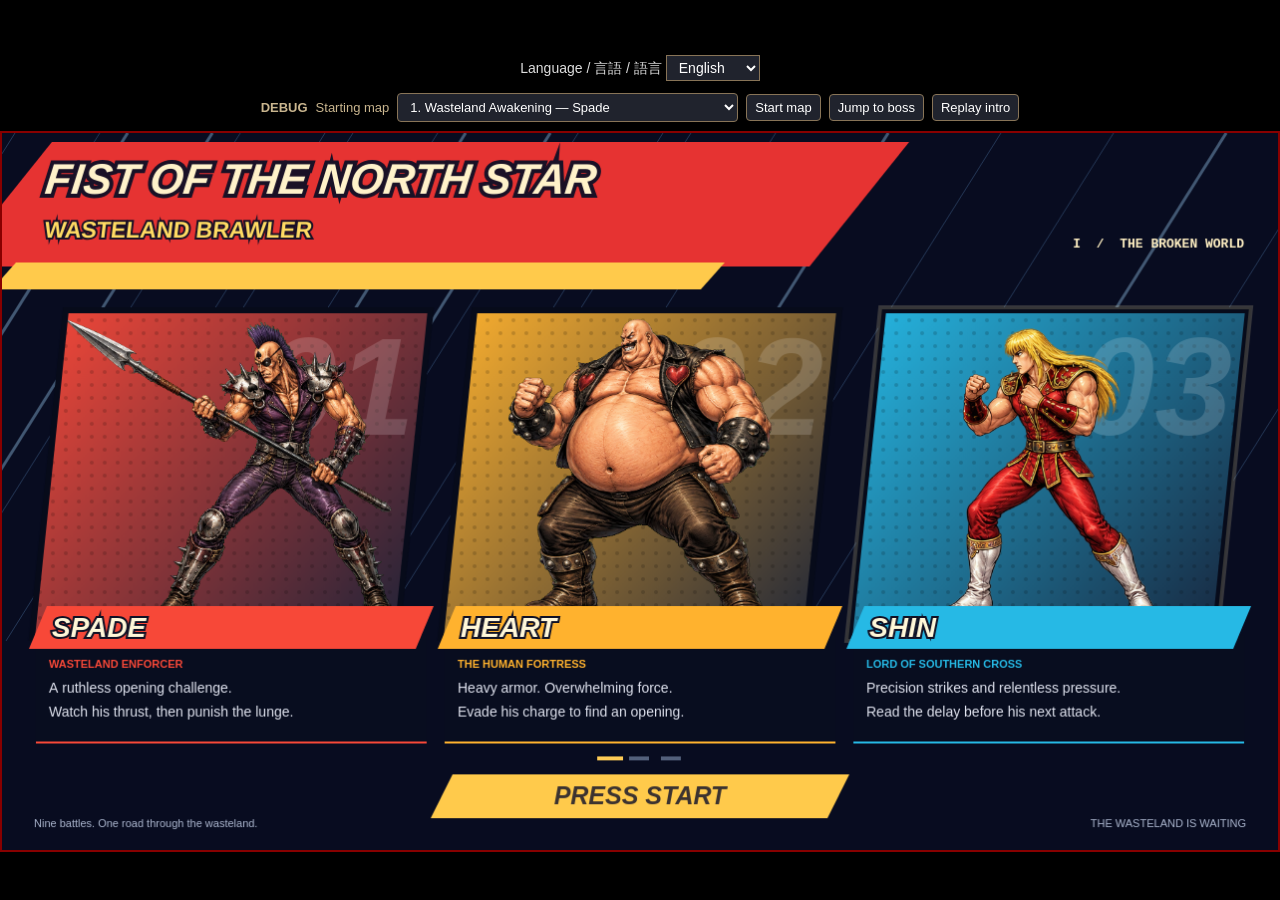
==== index.html @ 825f34eb "Publish private arcade game with illustrated prologue" ====
<!DOCTYPE html>
<html lang="en">
<head>
<meta charset="UTF-8">
<title>北斗の拳 — Fist of the North Star: Wasteland Brawler</title>
<style>
  * { margin: 0; padding: 0; box-sizing: border-box; }
  body {
    background: #000;
    display: flex;
    flex-direction: column;
    align-items: center;
    justify-content: center;
    min-height: 100vh;
    font-family: 'Courier New', monospace;
    overflow: hidden;
  }
  #gameCanvas { border: 2px solid #880000; display: block; width: min(100vw, calc((100vh - 125px) * 16 / 9), 1280px); height: auto; }
  #debugBar { display:flex; flex-wrap:wrap; justify-content:center; gap:8px; align-items:center; color:#c9b58e; font:13px sans-serif; padding:5px 10px 9px; }
  #debugBar select, #debugBar button { background:#20232d; color:#fff; border:1px solid #887457; border-radius:4px; padding:5px 8px; font:inherit; }
  #debugBar button { cursor:pointer; }
  #hint { color: #444; font-size: 10px; margin-top: 5px; letter-spacing: 1px; text-align: center; }
</style>
</head>
<body>
<label id="languagePicker" style="color:#ddd;font:14px sans-serif;padding:7px">Language / 言語 / 語言
<select id="languageSelect" aria-label="Language / 言語 / 語言" style="font:inherit;background:#20232d;color:#fff;border:1px solid #887457;padding:3px 8px">
<option value="en">English</option><option value="ja">日本語</option><option value="zh-Hant">繁體中文</option></select></label>
<div id="debugBar" aria-label="Debug options"><strong>DEBUG</strong><label for="debugMap">Starting map</label><select id="debugMap"></select><button id="debugStart" type="button">Start map</button><button id="debugBoss" type="button">Jump to boss</button><button id="debugIntro" type="button">Replay intro</button></div>
<canvas id="gameCanvas" width="1280" height="720"></canvas>
<div id="hint">
  P1: WASD/↑↓←→ Move · Z Punch · X Kick · C Jump · C→X Jump Kick · X+Z Special 1 · C+X+Z Special 2
  &nbsp;|&nbsp; One keyboard + up to 2 controllers · 2 player slots · P2 keyboard: IJKL / U O P · Controller: ×Punch ○Kick □Jump · T: settings at title
</div>
<script>
// Sprite manifest inlined — no external file loading needed
window.SPRITE_MANIFEST = {"generated":true,"sprites":{"ken_idle":{"sheet":"assets/sprites/ken-v2/actions.png","regions":[[0,0,338,316],[338,0,338,316],[676,0,338,316],[1014,0,338,316],[1352,0,338,316],[1690,0,338,316],[2028,0,338,316],[2366,0,338,316]],"anchors":[169.0,507.0,845.0,1183.0,1521.0,1859.0,2197.0,2535.0],"scale":0.7583333333333333,"dw":256,"dh":182},"ken_walk":{"sheet":"assets/sprites/ken-walk-v4/actions.png","regions":[[0,0,237,259],[237,0,237,259],[474,0,237,259],[711,0,237,259],[948,0,237,259],[1185,0,237,259],[0,259,237,259],[237,259,237,259],[474,259,237,259],[711,259,237,259],[948,259,237,259],[1185,259,237,259]],"anchors":[118.5,355.5,592.5,829.5,1066.5,1303.5,118.5,355.5,592.5,829.5,1066.5,1303.5],"scale":0.7583333333333333,"dw":180,"dh":182},"ken_punch":{"sheet":"assets/sprites/ken-v2/actions.png","regions":[[0,632,338,316],[338,632,338,316],[676,632,338,316],[1014,632,338,316],[1352,632,338,316],[1690,632,338,316],[2028,632,338,316],[2366,632,338,316]],"anchors":[169.0,507.0,845.0,1183.0,1521.0,1859.0,2197.0,2535.0],"scale":0.7583333333333333,"dw":256,"dh":182},"ken_kick":{"sheet":"assets/sprites/ken-v2/actions.png","regions":[[0,948,338,316],[338,948,338,316],[676,948,338,316],[1352,948,338,316],[1352,948,338,316],[1690,948,338,316],[2028,948,338,316],[2366,948,338,316]],"anchors":[169.0,507.0,845.0,1521.0,1521.0,1859.0,2197.0,2535.0],"scale":0.7583333333333333,"dw":256,"dh":182},"ken_special":{"sheet":"assets/sprites/ken-v2/actions.png","regions":[[0,1580,338,316],[338,1580,338,316],[676,1580,338,316],[1014,1580,338,316],[1352,1580,338,316],[1690,1580,338,316],[2028,1580,338,316],[2366,1580,338,316]],"anchors":[169.0,507.0,845.0,1183.0,1521.0,1859.0,2197.0,2535.0],"scale":0.7583333333333333,"dw":256,"dh":182},"ken_jump":{"sheet":"assets/sprites/ken-v2/actions.png","regions":[[0,1264,338,316],[338,1264,338,316],[676,1264,338,316],[1014,1264,338,316],[1352,1264,338,316],[1690,1264,338,316],[2028,1264,338,316],[2366,1264,338,316]],"anchors":[169.0,507.0,845.0,1183.0,1521.0,1859.0,2197.0,2535.0],"scale":0.7583333333333333,"dw":256,"dh":182},"rei_idle":{"sheet":"assets/sprites/rei-v3/actions.png","regions":[[0,0,398,257],[398,0,398,257],[0,0,398,257],[398,0,398,257]],"anchors":[199.0,597.0,199.0,597.0],"scale":0.7333333333333333,"dw":292,"dh":176},"rei_walk":{"sheet":"assets/sprites/rei-v4/actions.png","regions":[[0,0,399,263],[399,0,399,263],[798,0,399,263],[1197,0,399,263],[1596,0,399,263],[1995,0,399,263],[0,263,399,263],[399,263,399,263],[798,263,399,263],[1197,263,399,263],[1596,263,399,263],[1995,263,399,263]],"anchors":[199.5,598.5,997.5,1396.5,1795.5,2194.5,199.5,598.5,997.5,1396.5,1795.5,2194.5],"scale":0.7333333333333333,"dw":293,"dh":176},"rei_punch":{"sheet":"assets/sprites/rei-v3/actions.png","regions":[[0,0,398,257],[0,771,398,257],[398,771,398,257],[398,771,398,257],[796,771,398,257],[0,0,398,257]],"anchors":[199.0,199.0,597.0,597.0,995.0,199.0],"scale":0.7333333333333333,"dw":292,"dh":176},"rei_kick":{"sheet":"assets/sprites/rei-v3/actions.png","regions":[[0,0,398,257],[1194,771,398,257],[0,1028,398,257],[0,1028,398,257],[398,1028,398,257],[0,0,398,257]],"anchors":[199.0,1393.0,199.0,199.0,597.0,199.0],"scale":0.7333333333333333,"dw":292,"dh":176},"rei_special":{"sheet":"assets/sprites/rei-v3/actions.png","regions":[[398,1285,398,257],[398,1285,398,257],[796,1285,398,257],[796,1285,398,257],[1194,1285,398,257],[0,0,398,257]],"anchors":[597.0,597.0,995.0,995.0,1393.0,199.0],"scale":0.7333333333333333,"dw":292,"dh":176},"rei_jump":{"sheet":"assets/sprites/rei-v3/actions.png","regions":[[0,514,398,257],[398,514,398,257],[796,514,398,257],[796,514,398,257],[1194,514,398,257],[0,514,398,257]],"anchors":[199.0,597.0,995.0,995.0,1393.0,199.0],"scale":0.7333333333333333,"dw":292,"dh":176},"toki_idle":{"sheet":"assets/sprites/toki-v3/actions.png","regions":[[0,0,511,263],[511,0,511,263],[0,0,511,263],[511,0,511,263]],"anchors":[255.5,766.5,255.5,766.5],"scale":0.7333333333333333,"dw":375,"dh":176},"toki_walk":{"sheet":"assets/sprites/toki-v4/actions.png","regions":[[0,0,450,260],[450,0,450,260],[900,0,450,260],[1350,0,450,260],[1800,0,450,260],[2250,0,450,260],[0,260,450,260],[450,260,450,260],[900,260,450,260],[1350,260,450,260],[1800,260,450,260],[2250,260,450,260]],"anchors":[225.0,675.0,1125.0,1575.0,2025.0,2475.0,225.0,675.0,1125.0,1575.0,2025.0,2475.0],"scale":0.7333333333333333,"dw":330,"dh":176},"toki_punch":{"sheet":"assets/sprites/toki-v3/actions.png","regions":[[0,0,511,263],[0,789,511,263],[511,789,511,263],[511,789,511,263],[1022,789,511,263],[0,0,511,263]],"anchors":[255.5,255.5,766.5,766.5,1277.5,255.5],"scale":0.7333333333333333,"dw":375,"dh":176},"toki_kick":{"sheet":"assets/sprites/toki-v3/actions.png","regions":[[0,0,511,263],[1533,789,511,263],[0,1052,511,263],[0,1052,511,263],[511,1052,511,263],[0,0,511,263]],"anchors":[255.5,1788.5,255.5,255.5,766.5,255.5],"scale":0.7333333333333333,"dw":375,"dh":176},"toki_special":{"sheet":"assets/sprites/toki-v3/actions.png","regions":[[511,1315,511,263],[511,1315,511,263],[1022,1315,511,263],[1022,1315,511,263],[1533,1315,511,263],[0,0,511,263]],"anchors":[766.5,766.5,1277.5,1277.5,1788.5,255.5],"scale":0.7333333333333333,"dw":375,"dh":176},"toki_jump":{"sheet":"assets/sprites/toki-v3/actions.png","regions":[[0,526,511,263],[511,526,511,263],[1022,526,511,263],[1022,526,511,263],[1533,526,511,263],[0,526,511,263]],"anchors":[255.5,766.5,1277.5,1277.5,1788.5,255.5],"scale":0.7333333333333333,"dw":375,"dh":176},"enemy_idle":{"path":"assets/sprites/enemy_idle.png","dw":99,"dh":144},"enemy_walk":{"path":"assets/sprites/enemy_walk.png","dw":99,"dh":144},"enemy_attack":{"path":"assets/sprites/enemy_attack.png","dw":99,"dh":144},"spade_idle":{"path":"assets/sprites/boss_spade_idle.png","dw":147,"dh":218},"spade_attack":{"path":"assets/sprites/boss_spade_attack.png","dw":147,"dh":218},"heart_idle":{"path":"assets/sprites/boss_heart_idle.png","dw":186,"dh":259},"heart_attack":{"path":"assets/sprites/boss_heart_attack.png","dw":186,"dh":259},"bg_wasteland":{"path":"assets/sprites/bg_wasteland.png","dw":2560,"dh":720},"bg_village":{"path":"assets/sprites/bg_village.png","dw":2560,"dh":720},"toki_stunned":{"sheet":"assets/sprites/toki-v2/toki-actions.png","regions":[[760,275,380,275]],"anchors":[950.0],"scale":0.7333333333333333,"dw":279,"dh":176},"rei_stunned":{"sheet":"assets/sprites/rei-v2/rei-actions.png","regions":[[816,271,408,271]],"anchors":[1020.0],"scale":0.7333333333333333,"dw":299,"dh":176},"rei_jumpkick":{"sheet":"assets/sprites/rei-v3/actions.png","regions":[[398,514,398,257],[796,1028,398,257],[1194,1028,398,257],[1194,1028,398,257],[0,1285,398,257],[1194,514,398,257]],"anchors":[597.0,995.0,1393.0,1393.0,199.0,1393.0],"scale":0.7333333333333333,"dw":292,"dh":176},"ken_jumpkick":{"sheet":"assets/sprites/ken_S2.png","regions":[[337,48,178,263],[338,427,149,225],[541,390,206,168],[778,401,241,230],[775,25,201,247],[1273,156,181,174]],"anchors":[430,420,620,870,865,1360],"scale":0.7109375,"dw":122,"dh":182},"toki_jumpkick":{"sheet":"assets/sprites/toki-v3/actions.png","regions":[[511,526,511,263],[1022,1052,511,263],[1533,1052,511,263],[1533,1052,511,263],[0,1315,511,263],[1533,526,511,263]],"anchors":[766.5,1277.5,1788.5,1788.5,255.5,1788.5],"scale":0.7333333333333333,"dw":375,"dh":176},"ken_stunned":{"sheet":"assets/sprites/ken-v2/actions.png","regions":[[0,1896,338,316],[338,1896,338,316],[676,1896,338,316]],"anchors":[169.0,507.0,845.0],"scale":0.7583333333333333,"dw":256,"dh":182},"ken_knockdown":{"sheet":"assets/sprites/ken-v2/actions.png","regions":[[1014,1896,338,316],[1352,1896,338,316]],"anchors":[1183.0,1521.0],"scale":0.7583333333333333,"dw":256,"dh":182},"ken_getup":{"sheet":"assets/sprites/ken-v2/actions.png","regions":[[1690,1896,338,316],[2028,1896,338,316],[2366,1896,338,316]],"anchors":[1859.0,2197.0,2535.0],"scale":0.7583333333333333,"dw":256,"dh":182},"ken_landing":{"sheet":"assets/sprites/ken-v2/actions.png","regions":[[2028,1264,338,316],[2366,1264,338,316],[0,0,338,316]],"anchors":[2197.0,2535.0,169.0],"scale":0.7583333333333333,"dw":256,"dh":182},"ken_punch_high":{"sheet":"assets/sprites/ken-v3/actions.png","regions":[[0,258,408,258],[408,258,408,258],[816,258,408,258],[1224,258,408,258],[1632,258,408,258],[2040,258,408,258]],"anchors":[204.0,612.0,1020.0,1428.0,1836.0,2244.0],"scale":0.7583333333333333,"dw":309,"dh":182},"ken_punch_low":{"sheet":"assets/sprites/ken-v3/actions.png","regions":[[0,516,408,258],[408,516,408,258],[816,516,408,258],[1224,516,408,258],[1632,516,408,258],[2040,516,408,258]],"anchors":[204.0,612.0,1020.0,1428.0,1836.0,2244.0],"scale":0.7583333333333333,"dw":309,"dh":182},"ken_kick_high":{"sheet":"assets/sprites/ken-v3/actions.png","regions":[[0,774,408,258],[408,774,408,258],[816,774,408,258],[1224,774,408,258],[1632,774,408,258],[2040,774,408,258]],"anchors":[204.0,612.0,1020.0,1428.0,1836.0,2244.0],"scale":0.7583333333333333,"dw":309,"dh":182},"ken_kick_low":{"sheet":"assets/sprites/ken-v3/actions.png","regions":[[0,1032,408,258],[408,1032,408,258],[816,1032,408,258],[1224,1032,408,258],[1632,1032,408,258],[2040,1032,408,258]],"anchors":[204.0,612.0,1020.0,1428.0,1836.0,2244.0],"scale":0.7583333333333333,"dw":309,"dh":182},"rei_punch_high":{"sheet":"assets/sprites/rei-v4/actions.png","regions":[[0,526,399,263],[399,526,399,263],[798,526,399,263],[1197,526,399,263],[1596,526,399,263],[1995,526,399,263]],"anchors":[199.5,598.5,997.5,1396.5,1795.5,2194.5],"scale":0.7333333333333333,"dw":293,"dh":176},"rei_punch_low":{"sheet":"assets/sprites/rei-v4/actions.png","regions":[[0,789,399,263],[399,789,399,263],[798,789,399,263],[1197,789,399,263],[1596,789,399,263],[1995,789,399,263]],"anchors":[199.5,598.5,997.5,1396.5,1795.5,2194.5],"scale":0.7333333333333333,"dw":293,"dh":176},"rei_kick_high":{"sheet":"assets/sprites/rei-v4/actions.png","regions":[[0,1052,399,263],[399,1052,399,263],[798,1052,399,263],[1197,1052,399,263],[1596,1052,399,263],[1995,1052,399,263]],"anchors":[199.5,598.5,997.5,1396.5,1795.5,2194.5],"scale":0.7333333333333333,"dw":293,"dh":176},"rei_kick_low":{"sheet":"assets/sprites/rei-v4/actions.png","regions":[[0,1315,399,263],[399,1315,399,263],[798,1315,399,263],[1197,1315,399,263],[1596,1315,399,263],[1995,1315,399,263]],"anchors":[199.5,598.5,997.5,1396.5,1795.5,2194.5],"scale":0.7333333333333333,"dw":293,"dh":176},"toki_punch_high":{"sheet":"assets/sprites/toki-v4/actions.png","regions":[[0,520,450,260],[450,520,450,260],[900,520,450,260],[1350,520,450,260],[1800,520,450,260],[2250,520,450,260]],"anchors":[225.0,675.0,1125.0,1575.0,2025.0,2475.0],"scale":0.7333333333333333,"dw":330,"dh":176},"toki_punch_low":{"sheet":"assets/sprites/toki-v4/actions.png","regions":[[0,780,450,260],[450,780,450,260],[900,780,450,260],[1350,780,450,260],[1800,780,450,260],[2250,780,450,260]],"anchors":[225.0,675.0,1125.0,1575.0,2025.0,2475.0],"scale":0.7333333333333333,"dw":330,"dh":176},"toki_kick_high":{"sheet":"assets/sprites/toki-v4/actions.png","regions":[[0,1040,450,260],[450,1040,450,260],[900,1040,450,260],[1350,1040,450,260],[1800,1040,450,260],[2250,1040,450,260]],"anchors":[225.0,675.0,1125.0,1575.0,2025.0,2475.0],"scale":0.7333333333333333,"dw":330,"dh":176},"toki_kick_low":{"sheet":"assets/sprites/toki-v4/actions.png","regions":[[0,1300,450,260],[450,1300,450,260],[900,1300,450,260],[1350,1300,450,260],[1800,1300,450,260],[2250,1300,450,260]],"anchors":[225.0,675.0,1125.0,1575.0,2025.0,2475.0],"scale":0.7333333333333333,"dw":330,"dh":176}}};
</script>
<script src="assets/characters/manifest.js?v=boss-portraits-2"></script>
<script src="music.js"></script>
<script src="i18n.js"></script>
<script src="i18n-story.js?v=illustrated-intro-2"></script>
<script src="campaign.js"></script>
<script src="opening.js?v=illustrated-intro-2"></script>
<script src="fighter-select.js?v=ken-portrait-3"></script>
<script>
// ════════════════════════════════════════════════════════════════════
//  FIST OF THE NORTH STAR — WASTELAND BRAWLER  (2-Player + Joypad)
// ════════════════════════════════════════════════════════════════════
const canvas = document.getElementById('gameCanvas');
const ctx    = canvas.getContext('2d');
GAME_I18N.install(ctx);
GAME_I18N.setLanguage(GAME_I18N.language);
const languageSelect=document.getElementById('languageSelect');
languageSelect.value=GAME_I18N.language;
languageSelect.addEventListener('change',()=>{GAME_I18N.setLanguage(languageSelect.value);languageSelect.blur();});
const W = 1280, H = 720;
const GROUND_Y = 590;
const LANE_BACK = 519, LANE_FRONT = 645;
function fighterDepthScale(y) {
  return 1.008 + .252 * Math.max(0,Math.min(1,(y-LANE_BACK)/(LANE_FRONT-LANE_BACK)));
}
const LEVEL_W  = 5120;

// ─── SPRITE SYSTEM ──────────────────────────────────────────────────
// Loads the inline manifest. Kenshiro uses ken_S1.png and ken_S2.png.
const SPR       = {};          // name → { img, dw, dh }
const CHARACTER_IMAGES = {};
for (const [key, info] of Object.entries(window.CHARACTER_ART || {})) {
  const img = new Image();
  CHARACTER_IMAGES[key] = {...info, img};
  img.src = info.path;
}

// Six authored poses: guard, two strides, windup, impact, and hit reaction.
// Attack selection follows the live combat window, never a looping attack GIF.
function characterArtPose(r) {
  if (['stunned','knockdown','dying','getup'].includes(r.state)) return 5;
  if (r.attack) {
    const a=r.attack, t=a.elapsed, active=a.active||4;
    if(t<a.startup) return t<a.startup*.25?0:3;
    if(t<a.startup+active) return 4;
    return (t-a.startup-active)<a.recovery*.35?3:0;
  }
  return ['walk','approach'].includes(r.state)?[1,0,2,0][Math.floor(r.fr/8)%4]:0;
}
function tryDrawCharacterArt(r) {
  const key=(r.name || r.type || '').toLowerCase().replaceAll(' ','-');
  const s=CHARACTER_IMAGES[key];
  if(!s || !s.img.complete || !s.img.naturalWidth) return false;
  if(r.invincible>0 && Math.floor(r.invincible/5)%2) return true;
  const pose=characterArtPose(r), scale=s.height/(s.cellH-8);
  ctx.save();ctx.scale(r.dir<0?-1:1,1);
  // Subtle continuous breathing adds life between hand-drawn poses.
  if(!r.attack && ['idle','intro'].includes(r.state)) ctx.scale(1,1+Math.sin(r.fr*.075)*.004);
  ctx.drawImage(s.img,(pose%3)*s.cellW,Math.floor(pose/3)*s.cellH,s.cellW,s.cellH,
    -s.cellW*scale/2,-(s.cellH-4)*scale,s.cellW*scale,s.cellH*scale);
  ctx.restore();return true;
}
function drawStoryArt(key,x,y,height,dir=1) {
  const s=CHARACTER_IMAGES[key];
  if(!s && SPR[key+'_idle']) {
    const old=SPR[key+'_idle'],scale=height/old.dh;
    ctx.save();ctx.translate(x,y);ctx.scale(scale,scale);
    const drawn=tryDrawSpr(key+'_idle',0,0,dir,0,0);
    ctx.restore();return drawn;
  }
  if(!s || !s.img.complete || !s.img.naturalWidth) return false;
  const scale=height/s.cellH;
  ctx.save();ctx.translate(x,y);ctx.scale(dir,1);
  ctx.drawImage(s.img,0,0,s.cellW,s.cellH,-s.cellW*scale/2,-height,s.cellW*scale,height);
  ctx.restore();return true;
}
let   sprReady  = false;       // true once load attempt is complete
let   sprCount  = 0, sprDone = 0;

// These illustrated sheets have uneven pose spacing, not a regular grid.
// Bounds exclude captions; anchors keep feet steady without stretching poses.
const KEN_REGIONS = {
  ken_idle: [[90,56,150,256],[315,56,154,256],[540,56,163,256],[776,56,157,256],[1000,56,174,256]],
  ken_walk: [[85,389,154,260],[307,389,159,260],[548,389,157,260],[779,389,155,260],[997,389,163,260]],
  ken_punch: [[85,732,161,246],[315,732,174,246],[545,732,219,246],[769,732,249,246],[1027,732,183,246],[1271,732,156,246]],
  ken_jump: [[68,135,161,193],[337,48,178,263],[580,25,133,207],[775,25,201,247],[1056,80,167,248],[1273,156,181,174]],
  ken_kick: [[67,461,159,200],[338,427,149,225],[541,390,206,168],[778,401,241,230],[1074,426,144,230],[1272,491,167,170]],
  ken_special: [[50,729,161,268],[275,733,193,264],[512,720,214,277],[761,719,256,278],[1053,719,188,278],[1305,731,182,266]],
};

const KEN_ANCHORS = {
  ken_idle: [165,390,620,850,1080],
  ken_walk: [165,390,620,850,1080],
  ken_punch: [165,390,620,880,1110,1350],
  ken_jump: [150,430,645,865,1140,1360],
  ken_kick: [150,420,620,870,1140,1360],
  ken_special: [130,365,620,890,1140,1390],
};
function prepareSheetFrames(img, regions, anchors) {
  return regions.map(([x, y, w, h], index) => {
    const frame = document.createElement('canvas');
    frame.width = w; frame.height = h;
    frame.anchorX = anchors[index] - x;
    const c = frame.getContext('2d');
    c.drawImage(img, x, y, w, h, 0, 0, w, h);
    // PNG sheets already contain transparency; retain their original alpha.
    return frame;
  });
}

async function loadSprites() {
  // Manifest is inlined in the HTML — always available immediately
  const manifest = window.SPRITE_MANIFEST;
  if (!manifest) { sprReady = true; return; }

  const entries = Object.entries(manifest.sprites || {});
  // Selection uses the original detailed portrait, independently of gameplay art.
  entries.push(['ken_portrait', {
    sheet:'assets/sprites/ken_S1.png', regions:KEN_REGIONS.ken_idle,
    anchors:KEN_ANCHORS.ken_idle, scale:182/256,
  }]);
  if (entries.length === 0) { sprReady = true; return; }

  // Count total images (multi-frame sprites have several)
  entries.forEach(([, info]) => {
    sprCount += Array.isArray(info.frames) ? info.frames.length : 1;
  });

  await Promise.all(entries.map(([name, info]) => new Promise(async res => {
    const dw = info.dw || null, dh = info.dh || null;
    if (Array.isArray(info.frames)) {
      // Animated sprite — load every frame image
      const imgs = await Promise.all(info.frames.map(p => new Promise(r => {
        const img = new Image();
        img.onload  = () => { sprDone++; r(img); };
        img.onerror = () => { sprDone++; r(null); };
        img.src = p;
      })));
      const valid = imgs.filter(Boolean);
      if (valid.length) SPR[name] = { frames: valid, dw, dh };
    } else if (info.sheet) {
      // Sprite sheet — single image, frames sliced at render time
      const img = new Image();
      img.onload  = () => {
        if (info.regions) {
          SPR[name] = { poses: prepareSheetFrames(img, info.regions, info.anchors), scale: info.scale, dh };
        } else if (KEN_REGIONS[name]) {
          try {
            SPR[name] = { poses: prepareSheetFrames(img, KEN_REGIONS[name], KEN_ANCHORS[name]), scale: 182/256 };
          } catch (error) { console.warn('Sprite processing unavailable:', name, error); }
        } else SPR[name] = { sheetImg: img, frameW: info.frameW, sy: info.sy,
                      frameH: info.frameH, cols: info.cols, dw, dh };
        sprDone++; res();
      };
      img.onerror = () => { sprDone++; res(); };
      img.src = info.sheet;
      return;
    } else {
      // Single image (background, or old-format sprite)
      const path = typeof info === 'string' ? info : info.path;
      const img  = new Image();
      img.onload  = () => { SPR[name] = { img, dw, dh }; sprDone++; res(); };
      img.onerror = () => { sprDone++; res(); };
      img.src = path;
      return; // res() called inside callbacks
    }
    res();
  })));

  sprReady = true;
  console.log(`Sprites loaded: ${Object.keys(SPR).length} / ${sprCount} (${sprDone} images)`);
}

// ── Per-state animation timing (game runs at 60fps) ─────────────────
const ANIM_STEP = 20;   // legacy default (3fps) — used by intro/title
// How many game frames each animation frame is held (per action state)
const ANIM_STEPS = {
  idle:    18,  // ~3.3fps — slow breathing cycle
  walk:     6,  // 10fps — complete authored stride cycle
  punch:    3,  // ~20fps  — snap punch through 6 frames in 18 ticks
  kick:     3,  // ~20fps  — kick through 6 frames in 18 ticks
  jumpkick: 3,
  special:  8,  // ~7.5fps — power-up continuous
  jump:     8,  // ~7.5fps — jump arc
  attack:   4,  // ~15fps  — enemy/boss attack
  approach: 10,
  stunned:  10,
  dying:    10,
};
function aStep(state) { return ANIM_STEPS[state] || ANIM_STEPS[state.replace(/_(high|low)$/,'')] || ANIM_STEP; }
// af() kept for scenes (intro/title) that still want global 3fps quantising
function af(fr) { return Math.floor(fr / ANIM_STEP) * ANIM_STEP; }

// Draw a sprite centred on (sx, bottom=sy), flipped when dir<0
// Falls back to calling fallbackFn if sprite not ready
function drawSpr(key, sx, sy, dir, invincible, fallbackFn, ...fbArgs) {
  if (invincible > 0 && Math.floor(invincible/5) % 2 === 1) return;
  const s = SPR[key];
  if (s && s.img && s.img.complete && s.img.naturalWidth > 0) {
    const dw = s.dw || 64, dh = s.dh || 96;
    ctx.save();
    ctx.translate(sx, sy);
    if (dir < 0) ctx.scale(-1, 1);
    ctx.drawImage(s.img, -dw/2, -dh, dw, dh);
    ctx.restore();
    return;
  }
  // canvas fallback
  fallbackFn(sx, sy, dir, ...fbArgs);
}

// Map state string → sprite key suffix
function stateKey(state) {
  if (state === 'jumpkick') return 'jumpkick';
  if (state === 'walk')    return 'walk';
  if (state === 'punch')   return 'punch';
  if (state === 'kick')    return 'kick';
  if (state === 'special') return 'special';
  if (state === 'jump')    return 'jump';
  if (state === 'attack')  return 'attack';   // boss / enemy attack state
  if (state === 'approach')return 'walk';     // enemy approaching = walking pose
  if (state === 'stunned') return 'idle';
  if (state === 'dying')   return 'idle';
  return 'idle';
}

// Try to draw a sprite; fr = raw p.fr counter, step = ticks-per-frame.
// Returns true if sprite handled rendering (draw or flicker-skip).
// Returns false when no sprite loaded → caller does canvas fallback.
function tryDrawSpr(key, sx, y, dir, invincible, fr, step) {
  const s = SPR[key];
  if (!s) return false;

  if (s.poses) {
    if (invincible > 0 && Math.floor(invincible / 5) % 2 === 1) return true;
    const count = s.poses.length;
    const tick = Math.floor(Math.max(0, fr || 0) / (step || ANIM_STEP));
    const once = /_(punch|kick|jumpkick|jump|special|stunned|knockdown|getup|landing|punch_high|punch_low|kick_high|kick_low)$/.test(key);
    // Idle returns through its poses instead of snapping from the last to first.
    const idleTick=key==='ken_idle'?Math.floor(Math.max(0,fr||0)/12)%(count*2-2):0;
    const pose = s.poses[key==='ken_idle'?(idleTick<count?idleTick:count*2-2-idleTick):once ? Math.min(tick, count-1) : tick % count];
    ctx.save(); ctx.translate(sx, y);
    if (dir < 0) ctx.scale(-1, 1);
    if (key.endsWith('_idle')) ctx.scale(1,1+Math.sin((fr||0)*.075)*.004);
    ctx.drawImage(pose, -(pose.anchorX ?? pose.width/2)*s.scale, -pose.height*s.scale,
                  pose.width*s.scale, pose.height*s.scale);
    ctx.restore();
    return true;
  }

  // Sprite sheet — slice frame at render time
  if (s.sheetImg) {
    if (!s.sheetImg.complete || !s.sheetImg.naturalWidth) return false;
    if (invincible > 0 && Math.floor(invincible / 5) % 2 === 1) return true;
    const st = step || ANIM_STEP;
    const frameIdx = Math.floor((fr || 0) / st) % s.cols;
    const dw = s.dw || 64, dh = s.dh || 96;
    ctx.save();
    ctx.translate(sx, y);
    if (dir < 0) ctx.scale(-1, 1);
    ctx.drawImage(s.sheetImg, frameIdx * s.frameW, s.sy, s.frameW, s.frameH, -dw / 2, -dh, dw, dh);
    ctx.restore();
    return true;
  }

  // Pick the right image (animated vs single)
  let img;
  if (s.frames && s.frames.length > 0) {
    const st = step || ANIM_STEP;
    const frameIdx = Math.floor((fr || 0) / st) % s.frames.length;
    img = s.frames[frameIdx];
  } else {
    img = s.img;
  }
  if (!img || !img.complete || !img.naturalWidth) return false;

  // Invincibility flicker — skip draw but report "handled"
  if (invincible > 0 && Math.floor(invincible / 5) % 2 === 1) return true;

  const dw = s.dw || 64, dh = s.dh || 96;
  ctx.save();
  ctx.translate(sx, y);
  if (dir < 0) ctx.scale(-1, 1);
  ctx.drawImage(img, -dw / 2, -dh, dw, dh);
  ctx.restore();
  return true;
}

// Loading progress bar (shown before game starts if sprites are loading)
function drawLoadingBar() {
  if (sprReady || sprCount === 0) return;
  const pct = sprCount > 0 ? sprDone / sprCount : 0;
  ctx.fillStyle = 'rgba(0,0,0,0.7)';
  ctx.fillRect(W/2-155, H-32, 310, 18);
  ctx.fillStyle = '#4488ff';
  ctx.fillRect(W/2-153, H-30, 306*pct, 14);
  ctx.fillStyle = '#aaa'; ctx.font = '10px Courier New'; ctx.textAlign = 'center';
  ctx.fillText(`Loading sprites… ${sprDone}/${sprCount}`, W/2, H-19);
  ctx.textAlign = 'left';
}

// ─── WEB AUDIO ──────────────────────────────────────────────────────
let audioCtx = null;
function audio() {
  if (!audioCtx) audioCtx = new (window.AudioContext || window.webkitAudioContext)();
  return audioCtx;
}
function beep(freq, dur, vol = 0.2, type = 'sawtooth', freqEnd) {
  try {
    const a = audio(), o = a.createOscillator(), g = a.createGain();
    o.type = type; o.frequency.setValueAtTime(freq, a.currentTime);
    if (freqEnd) o.frequency.exponentialRampToValueAtTime(freqEnd, a.currentTime + dur);
    g.gain.setValueAtTime(vol, a.currentTime);
    g.gain.exponentialRampToValueAtTime(0.001, a.currentTime + dur);
    o.connect(g); g.connect(a.destination);
    o.start(); o.stop(a.currentTime + dur);
  } catch(e) {}
}
function sndHit()     { beep(180, 0.08, 0.22, 'sawtooth', 55); }
function sndHitHard() { beep(90,  0.15, 0.35, 'sawtooth', 28); }
function sndDeath()   { beep(260, 0.35, 0.20, 'sawtooth', 30); }
function sndSpecialKen() {
  for (let i = 0; i < 9; i++) setTimeout(() => beep(280+i*90, 0.09, 0.14, 'square'), i*42);
}
function sndSpecialRei() {
  beep(600, 0.4, 0.2, 'sine', 200);
  setTimeout(() => beep(800, 0.25, 0.12, 'triangle', 400), 100);
}
function sndJoin()        { beep(440, 0.1, 0.2, 'square'); setTimeout(() => beep(660, 0.15, 0.2, 'square'), 120); }
function sndSpecialToki() { beep(900, 0.6, 0.15, 'sine', 400); setTimeout(() => beep(700, 0.4, 0.1, 'sine', 300), 200); }
function sndCursor()      { beep(500, 0.05, 0.1, 'square'); }
function sndConfirm()     { beep(440,0.08,0.15,'square'); setTimeout(()=>beep(660,0.1,0.15,'square'),90); setTimeout(()=>beep(880,0.15,0.18,'square'),180); }

// ─── KEYBOARD INPUT ─────────────────────────────────────────────────
const keys = {}, jp = {};
window.addEventListener('keydown', e => {
  if(e.target?.id==='languageSelect'||e.target?.id?.startsWith('debug'))return;
  if (!keys[e.code]) jp[e.code] = true;
  keys[e.code] = true;
  if (['Space','ArrowLeft','ArrowRight','ArrowUp','ArrowDown',
       'BracketLeft','Quote','Semicolon','Escape'].includes(e.code)) e.preventDefault();
});
window.addEventListener('keyup',   e => { keys[e.code] = false; });
const held  = (...c) => c.some(k => keys[k]);
const press = (...c) => c.some(k => jp[k]);
function clearKeys() { for (let k in jp) delete jp[k]; }

// ─── GAMEPAD SUPPORT ────────────────────────────────────────────────
// We store previous button states to detect "just pressed"
const gpPrev = [[], []];   // gpPrev[player][buttonIndex] = bool
const INPUT_SETTINGS = {
  joystick: true,
  deadzone: 0.28,
  invertY: false,
  p1Pad: -1,
  p2Pad: -1,
};
const SETTINGS_ITEMS = ['joystick','deadzone','invertY','p1Pad','p2Pad'];
let settingsCursor = 0;

// Connected controller slots are independent of sparse browser hardware indices.
function connectedPads() {
 return Array.from(navigator.getGamepads?navigator.getGamepads():[]).filter(p=>p?.connected).slice(0,2);
}
function playerPad(player) {
 if (JOIN.enabled) { const source=JOIN.sources[player]; return source?.type==='pad'?connectedPads().findIndex(p=>p.index===source.id):-1; }
 const choice=player===0?INPUT_SETTINGS.p1Pad:INPUT_SETTINGS.p2Pad;
 if(choice>=0)return choice===2?-1:choice;
 const other=player===0?INPUT_SETTINGS.p2Pad:INPUT_SETTINGS.p1Pad;
 const count=connectedPads().length;
 if(other>=0&&other<2)return count>1?1-other:-1;
 if(count===1&&GS.mode==='2p')return player===1?0:-1;
 return player<count?player:-1;
}
// A keyboard control bank or physical controller belongs to its first joining slot.
const JOIN={enabled:false,sources:[null,null],selecting:[false,false]};
function beginJoining() {
 JOIN.enabled=true;JOIN.sources=[null,null];JOIN.selecting=[false,false];
 GS.mode='1p';resetCS();
}
function pollJoins(midgame=false) {
 const candidates=[{type:'keyboard',id:0,pressed:press('KeyZ','KeyX')},
 {type:'keyboard',id:1,pressed:press('KeyU','KeyO')},
 ...connectedPads().map((p,i)=>({type:'pad',id:p.index,pressed:gpJustPressed(i,0)||gpJustPressed(i,1)}))];
 for(const source of candidates) {
  if(!source.pressed||JOIN.sources.some(s=>s&&s.type===source.type&&s.id===source.id))continue;
  const pi=JOIN.sources.indexOf(null);if(pi<0)break;
  JOIN.sources[pi]={type:source.type,id:source.id};
  CS.confirmed[pi]=false;CS.readyTimer=0;CS.inputDelay[pi]=14;
  CS.cursors[pi]=CHAR_DEFS.findIndex((c,i)=>!JOIN.sources.some((s,j)=>s&&j!==pi&&(midgame?PLAYERS[j].charIdx:CS.cursors[j])===i));
  if(midgame){JOIN.selecting[pi]=true;PLAYERS[pi].inactive=true;}
  else GS.mode=JOIN.sources[1]?'2p':'1p';
  sndJoin();
 }
}
function selectJoinedPlayer(pi,midgame=false) {
 if(CS.inputDelay[pi]>0){CS.inputDelay[pi]--;return;}
 const inp=getInput(pi);
 const available=i=>!JOIN.sources.some((s,j)=>s&&j!==pi&&(midgame?PLAYERS[j].charIdx:CS.cursors[j])===i);
 if(inp.left||inp.right){
  const dir=inp.right?1:-1;
  do {CS.cursors[pi]=(CS.cursors[pi]+dir+CHAR_DEFS.length)%CHAR_DEFS.length;} while(!available(CS.cursors[pi]));
  CS.inputDelay[pi]=14;sndCursor();
 }
 if((inp.punchP||inp.kickP)&&available(CS.cursors[pi])) {
  const p=PLAYERS[pi],cd=CHAR_DEFS[CS.cursors[pi]];
  p.charIdx=CS.cursors[pi];p.name=cd.name;p.clr=cd.hudClr;CS.confirmed[pi]=true;
  if(midgame){const other=PLAYERS[1-pi];resetPlayer(p,clmp(other.x+60,cam.x+30,Math.min(cam.x+W-30,GS.arena?.right||LEVEL_W)));p.y=other.y;p.hp=p.maxHp;p.lives=3;p.score=0;p.special=0;p.inactive=false;JOIN.selecting[pi]=false;GS.mode='2p';}
  sndConfirm();
 }
}
function changePadSetting(item,dir) {
 INPUT_SETTINGS[item]=((INPUT_SETTINGS[item]+1+dir+4)%4)-1;
 const other=item==='p1Pad'?'p2Pad':'p1Pad';
 if(INPUT_SETTINGS[item]>=0&&INPUT_SETTINGS[item]<2&&INPUT_SETTINGS[other]===INPUT_SETTINGS[item])INPUT_SETTINGS[other]=2;
}
function gpJustPressed(gpIdx, btnIdx) {
  if (!INPUT_SETTINGS.joystick) return false;
  const gps = navigator.getGamepads ? navigator.getGamepads() : [];
  const gp  = connectedPads()[gpIdx];
  if (!gp || !gp.connected) return false;
  const now  = gp.buttons[btnIdx]?.pressed || false;
  const prev = gpPrev[gp.index]?.[btnIdx] || false;
  return now && !prev;
}
function gpHeld(gpIdx, btnIdx) {
  if (!INPUT_SETTINGS.joystick) return false;
  const gps = navigator.getGamepads ? navigator.getGamepads() : [];
  const gp  = connectedPads()[gpIdx];
  return gp?.connected && gp.buttons[btnIdx]?.pressed;
}
function gpAxis(gpIdx, axisIdx) {
  if (!INPUT_SETTINGS.joystick) return 0;
  const gps = navigator.getGamepads ? navigator.getGamepads() : [];
  const gp  = connectedPads()[gpIdx];
  if (!gp?.connected) return 0;
  return gp.axes[axisIdx] || 0;
}
function updateGpPrev() {
 const gps=navigator.getGamepads?navigator.getGamepads():[];
 for(let i=0;i<gpPrev.length;i++)if(!gps[i]?.connected)gpPrev[i]=[];
 for(const gp of connectedPads())gpPrev[gp.index]=gp.buttons.map(b=>b.pressed);
}
function anyGamepad() {
  if (!INPUT_SETTINGS.joystick) return false;
  const gps = navigator.getGamepads ? navigator.getGamepads() : [];
  return Array.from(gps).some(g => g?.connected);
}

// Detect gamepad connect/disconnect
let gpConnected = [false, false];
window.addEventListener('gamepadconnected',    e => { gpConnected[e.gamepad.index] = true;  sndJoin(); });
window.addEventListener('gamepaddisconnected', e => { gpConnected[e.gamepad.index] = false; });

// ─── ABSTRACT INPUT PER PLAYER ──────────────────────────────────────
// Controls:
//   Jump              — C (P1) / P (P2) / Gamepad □ (btn2)
//   Punch             — Z (P1) / U (P2) / Gamepad × (btn0)
//   Kick              — X (P1) / O (P2) / Gamepad ○ (btn1)
//   Jump Kick         — Jump then Kick while airborne
//   Special 1 (40%)   — Kick + Punch simultaneously
//   Special 2 (80%)   — Jump + Kick + Punch simultaneously
function getInput(pIdx) {
  const source=JOIN.enabled?JOIN.sources[pIdx]:null;
  const keyboard=JOIN.enabled?(source?.type==='keyboard'?source.id:-1):pIdx;
  const keyPress=(...codes)=>keyboard>=0&&press(...codes);
  const keyHeld=(...codes)=>keyboard>=0&&held(...codes);
  const DZ = INPUT_SETTINGS.deadzone;
  const pad = playerPad(pIdx);
  const ax  = gpAxis(pad, 0), rawAy = gpAxis(pad, 1);
  const ay  = INPUT_SETTINGS.invertY ? -rawAy : rawAy;
  const dpL = gpHeld(pad, 14), dpR = gpHeld(pad, 15);
  const dpU = gpHeld(pad, 12), dpD = gpHeld(pad, 13);

  const gpLeft  = ax < -DZ || dpL;
  const gpRight = ax >  DZ || dpR;
  const gpUp    = ay < -DZ || dpU;
  const gpDown  = ay >  DZ || dpD;

  // Raw "just pressed" and "held" per button
  let punchP, kickP, jumpP, punchH, kickH, jumpH;

  if (keyboard === 0) {
    punchP = keyPress('KeyZ') || gpJustPressed(pad,0);
    kickP  = keyPress('KeyX') || gpJustPressed(pad,1);
    jumpP  = keyPress('KeyC') || gpJustPressed(pad,2);
    punchH = keyHeld('KeyZ')  || gpHeld(pad,0);
    kickH  = keyHeld('KeyX')  || gpHeld(pad,1);
    jumpH  = keyHeld('KeyC')  || gpHeld(pad,2);
  } else {
    punchP = keyPress('KeyU')        || gpJustPressed(pad,0);
    kickP  = keyPress('KeyO')        || gpJustPressed(pad,1);
    jumpP  = keyPress('KeyP')        || gpJustPressed(pad,2);
    punchH = keyHeld('KeyU')         || gpHeld(pad,0);
    kickH  = keyHeld('KeyO')         || gpHeld(pad,1);
    jumpH  = keyHeld('KeyP')         || gpHeld(pad,2);
  }

  // ── Combo detection (priority: sp2 > sp1 > individual) ──────────
  // Special 2: all three — Jump held/pressed AND Punch+Kick overlap
  const sp2 = (jumpH || jumpP) &&
              ((punchP && kickH) || (kickP && punchH) || (punchP && kickP));
  // Special 1: Kick+Punch only (no jump intent)
  const sp1 = !sp2 &&
              ((punchP && kickH) || (kickP && punchH) || (punchP && kickP));

  // Suppress individual events consumed by a combo
  const rawPunchP = sp1||sp2 ? false : punchP;
  const rawKickP  = sp1||sp2 ? false : kickP;
  const rawJumpP  = sp2       ? false : jumpP;

  return {
    left: (keyboard===0?keyHeld('ArrowLeft','KeyA'):keyHeld('KeyJ')) || gpLeft,
    right:(keyboard===0?keyHeld('ArrowRight','KeyD'):keyHeld('KeyL'))|| gpRight,
    up:   (keyboard===0?keyHeld('ArrowUp','KeyW'):keyHeld('KeyI')) || gpUp,
    down: (keyboard===0?keyHeld('ArrowDown','KeyS'):keyHeld('KeyK')) || gpDown,
    punchP: rawPunchP,
    kickP:  rawKickP,
    jumpP:  rawJumpP,
    special1P: sp1,
    special2P: sp2,
  };
}

// ─── MATH UTILS ────────────────────────────────────────────────────
const rnd  = (a, b) => a + Math.random() * (b - a);
const rndI = (a, b) => Math.floor(rnd(a, b + 1));
const clmp = (v, lo, hi) => Math.max(lo, Math.min(hi, v));
const lerp = (a, b, t)   => a + (b - a) * t;

// ─── SCREEN FX ─────────────────────────────────────────────────────
let shakeAmt = 0, flashClr = null, flashA = 0;
const addShake = a  => { shakeAmt = Math.max(shakeAmt, a); };
const addFlash = (c, a) => { flashClr = c; flashA = a; };
function updateFX() { shakeAmt *= 0.74; flashA *= 0.80; }

// ─── PARTICLES ─────────────────────────────────────────────────────
const PARTS = [];
function spawnParts(x, y, clr, n = 8, sp = 5) {
  for (let i = 0; i < n; i++) {
    const a = rnd(0, Math.PI*2), s = rnd(1, sp);
    PARTS.push({ x, y, vx: Math.cos(a)*s, vy: Math.sin(a)*s - 2,
                 life: rndI(18,32), maxLife: 32, clr, r: rnd(2, 4.5) });
  }
}
function spawnBlood(x, y) { spawnParts(x, y-25, '#c00', 14, 6); spawnParts(x, y-10, '#f44', 6, 3); }
function spawnFeather(x, y) { spawnParts(x, y-30, '#88ccff', 12, 7); spawnParts(x, y-15, '#fff', 6, 4); }
function updateParts() {
  for (let i = PARTS.length - 1; i >= 0; i--) {
    const p = PARTS[i];
    p.x += p.vx; p.y += p.vy; p.vy += 0.28; p.life--;
    if (p.life <= 0) PARTS.splice(i, 1);
  }
}
function drawParts(camX) {
  PARTS.forEach(p => {
    ctx.save(); ctx.globalAlpha = p.life / p.maxLife;
    ctx.fillStyle = p.clr;
    ctx.beginPath(); ctx.arc(p.x - camX, p.y, p.r, 0, Math.PI*2); ctx.fill();
    ctx.restore();
  });
}

// ─── FLOATING TEXT ─────────────────────────────────────────────────
const FTEXTS = [];
function spawnTxt(x, y, txt, clr = '#fff', size = 16) {
  FTEXTS.push({ x, y, txt, clr, size, life: 55, vy: -1.4 });
}
function updateFTexts() {
  for (let i = FTEXTS.length - 1; i >= 0; i--) {
    const t = FTEXTS[i]; t.y += t.vy; t.life--;
    if (t.life <= 0) FTEXTS.splice(i, 1);
  }
}
function drawFTexts(camX) {
  FTEXTS.forEach(t => {
    ctx.save(); ctx.globalAlpha = Math.min(1, t.life / 20);
    ctx.font = `bold ${t.size}px Courier New`;
    ctx.strokeStyle = '#000'; ctx.lineWidth = 3;
    ctx.strokeText(t.txt, t.x - camX, t.y);
    ctx.fillStyle = t.clr; ctx.fillText(t.txt, t.x - camX, t.y);
    ctx.restore();
  });
}

// ─── CAMERA ─────────────────────────────────────────────────────────
const cam = { x: 0, tx: 0, maxX: LEVEL_W - W };

function updateCam(players, advLimit) {
  const active = players.filter(p => !p.inactive);
  let midX = active.length > 0 ? active.reduce((s, p) => s + p.x, 0) / active.length : W/2;
  // Don't let players drift too far apart (clamp spread to ~480px)
  if (active.length === 2) {
    const spread = Math.abs(active[0].x - active[1].x);
    if (spread > 480) {
      // nudge midpoint toward screen center (handled by player movement limit below)
    }
    midX = (active[0].x + active[1].x) / 2;
  }
  const minCam=GS.arena?.left||0;
  cam.tx = clmp(midX - W * 0.5, minCam, Math.max(minCam,Math.min(cam.maxX, advLimit - W)));
  cam.x  = lerp(cam.x, cam.tx, 0.11);
}

// ════════════════════════════════════════════════════════════════════
//  CHARACTER DRAWING
// ════════════════════════════════════════════════════════════════════

// ── Kenshiro (P1) ───────────────────────────────────────────────────
// ════════════════════════════════════════════════════════════════════
//  CHARACTER DRAWING — Multi-frame animated canvas sprites
//  fr = quantised animation counter (steps of ANIM_STEP=20 at 3fps)
//  aF = Math.floor(fr/20) % numFrames  →  discrete frame index
// ════════════════════════════════════════════════════════════════════

// ── Shared helpers ───────────────────────────────────────────────────
function _shadow(rx,ry){ ctx.fillStyle='rgba(0,0,0,0.32)'; ctx.beginPath(); ctx.ellipse(0,0,rx,ry,0,0,Math.PI*2); ctx.fill(); }

function _kenHead(by, angry) {
  // Face
  ctx.fillStyle='#c09060'; ctx.beginPath(); ctx.ellipse(0,-68+by,13,15,0,0,Math.PI*2); ctx.fill();
  // Hair block
  ctx.fillStyle='#111'; ctx.fillRect(-13,-83+by,26,18);
  // Spiky hair tufts
  [[-11,-83],[-5,-87],[2,-86],[9,-82]].forEach(([hx,hy])=>{
    ctx.beginPath(); ctx.moveTo(hx,hy+by); ctx.lineTo(hx+3,hy-8+by); ctx.lineTo(hx+7,hy+by); ctx.fill();
  });
  // Whites of eyes
  ctx.fillStyle='#fff'; ctx.fillRect(-8,-74+by,6,4); ctx.fillRect(2,-74+by,6,4);
  // Pupils — angry = narrow
  ctx.fillStyle='#111';
  if(angry){ ctx.fillRect(-6,-73+by,2,3); ctx.fillRect(4,-73+by,2,3); }
  else      { ctx.fillRect(-6,-73+by,4,3); ctx.fillRect(2,-73+by,4,3); }
  // Two vertical scars
  ctx.strokeStyle='#7a3020'; ctx.lineWidth=1.5;
  ctx.beginPath(); ctx.moveTo(-4,-78+by); ctx.lineTo(-2,-70+by); ctx.stroke();
  ctx.beginPath(); ctx.moveTo(3,-78+by); ctx.lineTo(5,-70+by); ctx.stroke();
  // Mouth — grit teeth when angry
  if(angry){ ctx.strokeStyle='#6a3010'; ctx.lineWidth=1.5; ctx.beginPath(); ctx.moveTo(-4,-62+by); ctx.lineTo(4,-62+by); ctx.stroke(); }
}

function _kenTorso(by) {
  ctx.fillStyle='#1a3a8f'; ctx.fillRect(-15,-56+by,30,33);
  ctx.fillStyle='#122870'; ctx.fillRect(-15,-56+by,7,33); ctx.fillRect(8,-56+by,7,33);
  ctx.fillStyle='#0d1f5e'; // torn jacket edges
  ctx.beginPath(); ctx.moveTo(-15,-24+by); ctx.lineTo(-9,-30+by); ctx.lineTo(-5,-24+by); ctx.fill();
  ctx.beginPath(); ctx.moveTo(15,-32+by); ctx.lineTo(11,-37+by); ctx.lineTo(6,-32+by); ctx.fill();
  // Big Dipper 7 stars
  ctx.fillStyle='#ffffffdd';
  [[-5,-48],[1,-46],[5,-42],[-1,-39],[1,-34],[5,-31],[8,-27]].forEach(([sx2,sy2])=>{
    ctx.beginPath(); ctx.arc(sx2,sy2+by,2.2,0,Math.PI*2); ctx.fill();
  });
  // Belt
  ctx.fillStyle='#8B5A00'; ctx.fillRect(-15,-24+by,30,6);
}

function _kenLeg(tx,ty,angle,len){ ctx.save(); ctx.translate(tx,ty); ctx.rotate(angle); ctx.fillStyle='#1e3d9a'; ctx.fillRect(-5,0,10,len); ctx.fillStyle='#111'; ctx.fillRect(-6,len-1,13,6); ctx.restore(); }

// ── Kenshiro ─────────────────────────────────────────────────────────
function drawKen(sx, y, dir, state, fr, invincible) {
  const SKIN='#c09060', DENIM='#1e3d9a', BOOT='#111', HAIR='#111';
  const step = aStep(state);
  const poseState=SPR['ken_'+state]?state:stateKey(state);
  if (tryDrawSpr('ken_' + poseState, sx, y, dir, invincible, fr, step)) return;
  if (invincible > 0 && Math.floor(invincible/5) % 2 === 1) return;
  ctx.save(); ctx.translate(sx, y);
  if (dir < 0) ctx.scale(-1, 1);

  const aF = Math.floor(fr / step);  // frame index with per-state timing
  _shadow(22, 6);

  if (state === 'idle') {
    // 6 frames guard-stance breathing cycle
    const f = aF % 6;
    const bobs  = [0,-1,-2,-3,-2,-1];
    const lA    = [0.05,0.07,0.08,0.05,-0.02,0][f];
    const rA    = [-0.05,-0.07,-0.08,-0.05,0.02,0][f];
    const by = -1.5+Math.cos(fr*.065)*1.5;
    _kenLeg(-7,-24,lA,26); _kenLeg(7,-24,rA,26);
    _kenTorso(by);
    const lArmY = [-53,-54,-55,-56,-55,-54][f];
    const rArmX = [14,13,13,12,13,14][f];
    ctx.fillStyle=SKIN; ctx.fillRect(-25,lArmY+by,11,9); ctx.fillRect(rArmX,-53+by,11,9);
    ctx.fillStyle='#9a7040'; ctx.fillRect(-27,lArmY+by-2,10,11); ctx.fillRect(rArmX+1,-55+by,10,11);
    _kenHead(by, false);

  } else if (state === 'walk') {
    // 6 frames full stride cycle
    const f = aF % 6;
    const phase=fr/(step*5)*Math.PI*2;
    const la=Math.cos(phase)*.43,ra=-la;
    const by=-(Math.sin(phase*2)**2)*2;
    _kenLeg(-7,-24,la,26); _kenLeg(7,-24,ra,26);
    _kenTorso(by);
    const aa = [-la*0.45,0,la*0.3,-la*0.45,0,la*0.3][f];
    ctx.save(); ctx.translate(-14,-52+by); ctx.rotate(-aa); ctx.fillStyle=SKIN; ctx.fillRect(-4,0,11,9); ctx.restore();
    ctx.save(); ctx.translate(14,-52+by);  ctx.rotate( aa); ctx.fillStyle=SKIN; ctx.fillRect(-7,0,11,9); ctx.restore();
    _kenHead(by, false);

  } else if (state === 'punch') {
    // 6 frames: guard → windup → half-extend → full-impact → follow-through → retract
    const f = aF % 6;
    const bys=[0,0,-2,-3,-2,-1][f];
    _kenLeg(-8,-24,-0.1,26); _kenLeg(8,-24,0.1,26);
    _kenTorso(bys);
    ctx.fillStyle=SKIN;
    if(f===0){
      ctx.fillRect(-24,-53+bys,11,9); ctx.fillRect(13,-53+bys,11,9);
      ctx.fillStyle='#9a7040'; ctx.fillRect(-27,-55+bys,10,11); ctx.fillRect(14,-55+bys,10,11);
    } else if(f===1){
      ctx.fillRect(-22,-54+bys,11,9); ctx.fillRect(-3,-51+bys,9,9);
      ctx.fillStyle='#9a7040'; ctx.fillRect(-25,-56+bys,10,11); ctx.fillRect(-5,-53+bys,10,11);
    } else if(f===2){
      ctx.fillRect(-24,-53+bys,11,9); ctx.fillRect(13,-52+bys,20,9);
      ctx.fillStyle='#9a7040'; ctx.fillRect(-27,-55+bys,10,11); ctx.fillRect(30,-54+bys,11,12);
      ctx.fillStyle='rgba(200,150,80,0.3)'; ctx.fillRect(13,-54+bys,22,12);
    } else if(f===3){
      ctx.fillRect(-24,-53+bys,11,9); ctx.fillRect(13,-52+bys,36,9);
      ctx.fillStyle='#9a7040'; ctx.fillRect(-27,-55+bys,10,11); ctx.fillRect(47,-56+bys,13,13);
      ctx.fillStyle='rgba(200,150,80,0.4)'; ctx.fillRect(13,-54+bys,38,12);
      ctx.fillStyle='rgba(255,230,80,0.85)'; ctx.beginPath(); ctx.arc(58,-52+bys,13,0,Math.PI*2); ctx.fill();
      ctx.fillStyle='rgba(255,255,255,0.95)'; ctx.beginPath(); ctx.arc(58,-52+bys,6,0,Math.PI*2); ctx.fill();
      ctx.strokeStyle='#ffcc00'; ctx.lineWidth=2;
      for(let i=0;i<8;i++){ const a=i/8*Math.PI*2; ctx.beginPath(); ctx.moveTo(58+Math.cos(a)*8,-52+bys+Math.sin(a)*8); ctx.lineTo(58+Math.cos(a)*18,-52+bys+Math.sin(a)*18); ctx.stroke(); }
    } else if(f===4){
      ctx.fillRect(-24,-53+bys,11,9); ctx.fillRect(13,-52+bys,30,9);
      ctx.fillStyle='#9a7040'; ctx.fillRect(-27,-55+bys,10,11); ctx.fillRect(40,-55+bys,12,12);
    } else {
      ctx.fillRect(-24,-53+bys,11,9); ctx.fillRect(13,-52+bys,16,9);
      ctx.fillStyle='#9a7040'; ctx.fillRect(-27,-55+bys,10,11); ctx.fillRect(26,-55+bys,11,11);
    }
    _kenHead(bys, f>=2);

  } else if (state === 'kick') {
    // 6 frames jump kick: crouch-ready → lift-off → knee-chamber → full-extend → retract → land
    const f = aF % 6;
    if(f===0){
      _kenLeg(-7,-20,-0.15,22); _kenLeg(7,-20,0.2,22);
      _kenTorso(-2);
      ctx.fillStyle=SKIN; ctx.fillRect(-24,-50,11,9); ctx.fillRect(13,-50,11,9);
      _kenHead(-2,true);
    } else if(f===1){
      _kenLeg(-7,-22,-0.05,24); _kenLeg(7,-22,0.05,24);
      _kenTorso(-4);
      ctx.fillStyle=SKIN; ctx.fillRect(-26,-54,11,9); ctx.fillRect(13,-54,11,9);
      _kenHead(-4,true);
    } else if(f===2){
      _kenLeg(-7,-24,-0.08,26);
      ctx.save(); ctx.translate(8,-26); ctx.rotate(-0.75);
      ctx.fillStyle=DENIM; ctx.fillRect(-5,0,10,20); ctx.fillStyle=BOOT; ctx.fillRect(-6,19,13,6); ctx.restore();
      _kenTorso(-5);
      ctx.fillStyle=SKIN; ctx.fillRect(-28,-56,11,9); ctx.fillRect(14,-52,11,9);
      _kenHead(-5,true);
    } else if(f===3){
      _kenLeg(-7,-26,-0.08,26);
      ctx.save(); ctx.translate(8,-30); ctx.rotate(-1.42);
      ctx.fillStyle=DENIM; ctx.fillRect(-5,0,10,32); ctx.fillStyle=BOOT; ctx.fillRect(-6,31,13,7); ctx.restore();
      _kenTorso(-6);
      ctx.fillStyle=SKIN; ctx.fillRect(-30,-59,11,9); ctx.fillRect(14,-52,11,9);
      ctx.fillStyle='rgba(255,210,50,0.65)'; ctx.beginPath(); ctx.arc(30,-54,16,0,Math.PI*2); ctx.fill();
      ctx.fillStyle='rgba(255,255,200,0.85)'; ctx.beginPath(); ctx.arc(30,-54,8,0,Math.PI*2); ctx.fill();
      ctx.strokeStyle='#ffaa00'; ctx.lineWidth=2;
      for(let i=0;i<6;i++){ const a=i/6*Math.PI*2; ctx.beginPath(); ctx.moveTo(30+Math.cos(a)*9,-54+Math.sin(a)*9); ctx.lineTo(30+Math.cos(a)*20,-54+Math.sin(a)*20); ctx.stroke(); }
      _kenHead(-6,true);
    } else if(f===4){
      ctx.save(); ctx.translate(8,-26); ctx.rotate(-0.7);
      ctx.fillStyle=DENIM; ctx.fillRect(-5,0,10,24); ctx.fillStyle=BOOT; ctx.fillRect(-6,23,13,6); ctx.restore();
      _kenLeg(-7,-24,-0.06,26);
      _kenTorso(-3);
      ctx.fillStyle=SKIN; ctx.fillRect(-26,-55,11,9); ctx.fillRect(13,-52,11,9);
      _kenHead(-3,true);
    } else {
      _kenLeg(-8,-22,-0.12,24); _kenLeg(8,-22,0.12,24);
      _kenTorso(-1);
      ctx.fillStyle=SKIN; ctx.fillRect(-24,-52,11,9); ctx.fillRect(13,-52,11,9);
      _kenHead(-1,false);
    }

  } else if (state === 'special') {
    // 6 frames JACKET BLOW-OFF: tense → rips → bursting → bare chest+stars → arms-spread energy → power stance
    const f = aF % 6;
    const by=[0,-2,-4,-5,-4,-2][f];
    _kenLeg(-10,-26,[-0.12,-0.15,-0.18,-0.2,-0.18,-0.12][f],28);
    _kenLeg( 10,-26,[ 0.12, 0.15, 0.18, 0.2, 0.18, 0.12][f],28);
    if(f<=2){
      _kenTorso(by);
      if(f>=1){
        ctx.strokeStyle='rgba(255,200,100,'+(f*0.35)+')'; ctx.lineWidth=1.5;
        ctx.beginPath(); ctx.moveTo(-8,-52+by); ctx.lineTo(-4,-38+by); ctx.stroke();
        ctx.beginPath(); ctx.moveTo(5,-50+by); ctx.lineTo(2,-35+by); ctx.stroke();
      }
      if(f===2){
        ctx.fillStyle='rgba(30,60,150,0.7)';
        ctx.fillRect(-20,-60+by,8,6); ctx.fillRect(16,-55+by,7,5);
        ctx.strokeStyle='rgba(255,180,50,0.6)'; ctx.lineWidth=2;
        ctx.beginPath(); ctx.moveTo(-12,-54+by); ctx.lineTo(-18,-62+by); ctx.stroke();
        ctx.beginPath(); ctx.moveTo(10,-52+by); ctx.lineTo(18,-60+by); ctx.stroke();
      }
    } else {
      ctx.fillStyle=SKIN;
      ctx.beginPath(); ctx.moveTo(-17,-58+by); ctx.lineTo(17,-58+by); ctx.lineTo(16,-22+by); ctx.lineTo(-16,-22+by); ctx.closePath(); ctx.fill();
      ctx.fillStyle='#b07848';
      ctx.beginPath(); ctx.arc(-7,-44+by,8,0.2,Math.PI-0.2); ctx.fill();
      ctx.beginPath(); ctx.arc( 7,-44+by,8,0.2,Math.PI-0.2); ctx.fill();
      const sg=f===4?0.9:0.7;
      ctx.fillStyle='rgba(255,240,100,'+sg+')';
      [[-5,-54],[1,-52],[5,-48],[-1,-45],[1,-40],[5,-37],[8,-33]].forEach(([sx2,sy2])=>{
        ctx.beginPath(); ctx.arc(sx2,sy2+by,3,0,Math.PI*2); ctx.fill();
        ctx.strokeStyle='rgba(255,200,50,0.5)'; ctx.lineWidth=1.5;
        ctx.beginPath(); ctx.arc(sx2,sy2+by,5,0,Math.PI*2); ctx.stroke();
      });
      ctx.fillStyle='#8B5A00'; ctx.fillRect(-16,-24+by,32,6);
    }
    if(f===4){
      ctx.fillStyle=SKIN; ctx.fillRect(-36,-55+by,13,9); ctx.fillRect(23,-55+by,13,9);
      ctx.fillStyle='rgba(100,180,255,0.7)'; ctx.beginPath(); ctx.arc(-36,-52+by,8,0,Math.PI*2); ctx.fill();
      ctx.beginPath(); ctx.arc(30,-52+by,8,0,Math.PI*2); ctx.fill();
      ctx.strokeStyle='rgba(150,220,255,0.8)'; ctx.lineWidth=2;
      ctx.beginPath(); ctx.moveTo(-28,-62+by); ctx.lineTo(-36,-54+by); ctx.lineTo(-30,-50+by); ctx.stroke();
      ctx.beginPath(); ctx.moveTo(28,-62+by); ctx.lineTo(36,-54+by); ctx.lineTo(30,-50+by); ctx.stroke();
      ctx.fillStyle='rgba(100,150,255,0.12)'; ctx.beginPath(); ctx.arc(0,-40+by,36,0,Math.PI*2); ctx.fill();
    } else if(f===5){
      ctx.fillStyle=SKIN; ctx.fillRect(-26,-55+by,12,9); ctx.fillRect(14,-55+by,12,9);
      ctx.fillStyle='#9a7040'; ctx.fillRect(-28,-57+by,11,12); ctx.fillRect(14,-57+by,11,12);
    } else if(f<3){
      ctx.fillStyle=SKIN; ctx.fillRect(-24,-53+by,11,9); ctx.fillRect(13,-53+by,11,9);
    }
    _kenHead(by, f>=2);

  } else if (state === 'jump') {
    // 6 frames: crouch → push-off → ascend-tuck → peak → descend → land-absorb
    const f = aF % 6;
    const by = [0,-4,-8,-12,-8,-3][f];
    const lA = [-0.15,-0.5,-0.6,-0.55,-0.3,-0.15][f];
    const rA = [ 0.15, 0.4, 0.5, 0.45, 0.25, 0.12][f];
    ctx.save(); ctx.translate(-7,-20+by); ctx.rotate(lA);
    ctx.fillStyle=DENIM; ctx.fillRect(-5,0,10,22); ctx.fillStyle=BOOT; ctx.fillRect(-6,21,13,5); ctx.restore();
    ctx.save(); ctx.translate(7,-20+by); ctx.rotate(rA);
    ctx.fillStyle=DENIM; ctx.fillRect(-5,0,10,22); ctx.fillStyle=BOOT; ctx.fillRect(-6,21,13,5); ctx.restore();
    _kenTorso(by);
    const armX=[14,18,22,24,20,14][f];
    ctx.fillStyle=SKIN; ctx.fillRect(-armX-11,-53+by,11,9); ctx.fillRect(armX,-53+by,11,9);
    _kenHead(by, f>=1&&f<=4);

  } else {
    _kenLeg(-7,-24,0,26); _kenLeg(7,-24,0,26);
    _kenTorso(0);
    ctx.fillStyle=SKIN; ctx.fillRect(-24,-53,11,9); ctx.fillRect(13,-53,11,9);
    _kenHead(0,false);
  }
  ctx.restore();
}

// ── Rei (P2) — Nanto Suichōken ──────────────────────────────────────
function _reiHead(by, expr) {
  ctx.fillStyle='#c8b890'; ctx.beginPath(); ctx.ellipse(0,-66+by,12,14,0,0,Math.PI*2); ctx.fill();
  // Long flowing blue hair
  ctx.fillStyle='#1a3ab8';
  ctx.fillRect(-11,-80+by,22,17);
  // Hair flowing behind dramatically
  ctx.beginPath();
  ctx.moveTo(-11,-76+by); ctx.quadraticCurveTo(-26,-64+by,-24,-48+by);
  ctx.lineTo(-17,-48+by); ctx.quadraticCurveTo(-19,-64+by,-8,-75+by); ctx.fill();
  // Front bang
  ctx.beginPath(); ctx.moveTo(-11,-80+by); ctx.lineTo(-15,-88+by); ctx.lineTo(-4,-80+by); ctx.fill();
  // Side locks
  ctx.beginPath(); ctx.moveTo(9,-80+by); ctx.lineTo(13,-87+by); ctx.lineTo(11,-80+by); ctx.fill();
  // Eyes
  ctx.fillStyle='#fff'; ctx.fillRect(-6,-71+by,5,3); ctx.fillRect(1,-71+by,5,3);
  ctx.fillStyle='#224'; ctx.fillRect(-5,-70+by,3,3); ctx.fillRect(2,-70+by,3,3);
  if(expr==='fierce'){ ctx.strokeStyle='#334'; ctx.lineWidth=1.5; ctx.beginPath(); ctx.moveTo(-6,-74+by); ctx.lineTo(-2,-73+by); ctx.stroke(); ctx.beginPath(); ctx.moveTo(1,-74+by); ctx.lineTo(5,-73+by); ctx.stroke(); }
  ctx.strokeStyle='#8a6a50'; ctx.lineWidth=1;
  ctx.beginPath(); ctx.moveTo(-3,-61+by); ctx.lineTo(3,-61+by); ctx.stroke();
}

function _reiTorso(by) {
  ctx.fillStyle='#e8f0ff'; ctx.fillRect(-13,-54+by,26,32);
  ctx.fillStyle='#5577cc'; ctx.fillRect(-13,-54+by,5,32); ctx.fillRect(8,-54+by,5,32);
  ctx.fillRect(-13,-54+by,26,4); // top trim
  // Nanto 6-star bird emblem on chest
  ctx.fillStyle='#6688ff';
  for(let i=0;i<6;i++){ const a=i/6*Math.PI*2-Math.PI/2; ctx.beginPath(); ctx.arc(Math.cos(a)*7,(-42+by)+Math.sin(a)*7,2,0,Math.PI*2); ctx.fill(); }
  ctx.beginPath(); ctx.arc(0,-42+by,2.5,0,Math.PI*2); ctx.fill();
  // Sash belt
  ctx.fillStyle='#3355aa'; ctx.fillRect(-13,-24+by,26,6);
}

function drawRei(sx, y, dir, state, fr, invincible) {
  const poseState = SPR['rei_'+state] ? state : stateKey(state);
  if (tryDrawSpr('rei_' + poseState, sx, y, dir, invincible, fr, aStep(state))) return;
  if (invincible > 0 && Math.floor(invincible/5) % 2 === 1) return;
  ctx.save(); ctx.translate(sx, y);
  if (dir < 0) ctx.scale(-1, 1);

  const aF = Math.floor(fr / aStep(state));
  _shadow(20, 5);

  function reiLeg(tx,ty,angle,len){
    ctx.save(); ctx.translate(tx,ty); ctx.rotate(angle);
    ctx.fillStyle='#dde8ff'; ctx.fillRect(-4,0,9,len);
    ctx.fillStyle='#6677aa'; ctx.fillRect(-5,len-1,11,5); ctx.restore();
  }

  if (state === 'idle') {
    const f=aF%2, by=f===0?0:-2;
    // Elegant crane stance — weight on back foot
    reiLeg(-6,-22,f===0?0.12:0.06,24); reiLeg(6,-22,f===0?-0.12:-0.06,24);
    _reiTorso(by);
    ctx.fillStyle='#c8b890'; ctx.fillRect(-22,-50+by,11,8); ctx.fillRect(11,-50+by,11,8);
    _reiHead(by,'calm');

  } else if (state === 'walk') {
    const f=aF%4;
    const la=[0.4,0.08,-0.4,-0.08][f], ra=[-0.4,-0.08,0.4,0.08][f];
    const by=[0,-2,0,-2][f];
    reiLeg(-6,-22,la,24); reiLeg(6,-22,ra,24);
    _reiTorso(by);
    // Graceful arm movement — one arm extended forward, crane-style
    const aa=[-la*0.4,0,la*0.4,0][f];
    ctx.save(); ctx.translate(-13,-50+by); ctx.rotate(-aa); ctx.fillStyle='#c8b890'; ctx.fillRect(-4,0,10,8); ctx.restore();
    ctx.save(); ctx.translate(13,-50+by);  ctx.rotate( aa); ctx.fillStyle='#c8b890'; ctx.fillRect(-6,0,10,8); ctx.restore();
    _reiHead(by,'calm');

  } else if (state === 'punch') {
    // Nanto Suichōken SLASH — fingertip strikes, not fists
    const f=aF%3;
    const by=[0,-3,-2][f];
    reiLeg(-6,-22,0.1,24); reiLeg(6,-22,-0.1,24);
    _reiTorso(by);
    ctx.fillStyle='#c8b890';
    if(f===0){
      // COIL — both arms drawn in, body twisting
      ctx.fillRect(-20,-52+by,10,8); ctx.fillRect(-2,-50+by,9,8);
    } else if(f===1){
      // SLASH FORWARD — right arm extending in blade strike
      ctx.fillRect(-22,-52+by,10,8);
      ctx.fillRect(11,-49+by,30,8); // arm extended
      // Finger blade tips (Nanto)
      ctx.fillStyle='#aaccff';
      for(let i=0;i<4;i++) ctx.fillRect(39+i*3,-53+by,2,10);
      ctx.fillStyle='rgba(150,200,255,0.5)'; ctx.fillRect(11,-54+by,32,14);
    } else {
      // FULL SLASH — arm fully extended, energy slash effect
      ctx.fillRect(-22,-52+by,10,8);
      ctx.fillRect(11,-49+by,36,8);
      ctx.fillStyle='#88ccff';
      for(let i=0;i<4;i++) ctx.fillRect(45+i*3,-54+by,2,12);
      // Slash energy arc
      ctx.strokeStyle='rgba(100,180,255,0.8)'; ctx.lineWidth=3;
      ctx.beginPath(); ctx.arc(50,-47+by,15,-0.6,0.6); ctx.stroke();
      ctx.strokeStyle='rgba(200,230,255,0.6)'; ctx.lineWidth=1.5;
      ctx.beginPath(); ctx.arc(50,-47+by,20,-0.5,0.5); ctx.stroke();
    }
    _reiHead(by,'fierce');

  } else if (state === 'kick') {
    const f=aF%3;
    reiLeg(-6,-22,-0.08,24);
    if(f===0){
      // Crane kick CHAMBER — knee high, elegant
      ctx.save(); ctx.translate(6,-24); ctx.rotate(-0.7);
      ctx.fillStyle='#dde8ff'; ctx.fillRect(-4,0,9,18); ctx.fillStyle='#6677aa'; ctx.fillRect(-5,17,11,5); ctx.restore();
      _reiTorso(0);
      ctx.fillStyle='#c8b890'; ctx.fillRect(-22,-50,10,8); ctx.fillRect(11,-50,10,8);
      _reiHead(0,'fierce');
    } else if(f===1){
      // CRANE KICK — straight leg full extension, very high
      ctx.save(); ctx.translate(6,-26); ctx.rotate(-1.45);
      ctx.fillStyle='#dde8ff'; ctx.fillRect(-4,0,9,30); ctx.fillStyle='#6677aa'; ctx.fillRect(-5,29,11,6); ctx.restore();
      _reiTorso(-5);
      // Arms spread wide for balance
      ctx.fillStyle='#c8b890'; ctx.fillRect(-28,-52,10,8); ctx.fillRect(14,-52,10,8);
      // Energy burst at kick point
      ctx.fillStyle='rgba(100,180,255,0.6)'; ctx.beginPath(); ctx.arc(26,-56,14,0,Math.PI*2); ctx.fill();
      ctx.strokeStyle='#88ccff'; ctx.lineWidth=2;
      for(let i=0;i<6;i++){ const a=i/6*Math.PI*2; ctx.beginPath(); ctx.moveTo(26+Math.cos(a)*7,-56+Math.sin(a)*7); ctx.lineTo(26+Math.cos(a)*18,-56+Math.sin(a)*18); ctx.stroke(); }
      _reiHead(-5,'fierce');
    } else {
      ctx.save(); ctx.translate(6,-22); ctx.rotate(-0.2);
      ctx.fillStyle='#dde8ff'; ctx.fillRect(-4,0,9,22); ctx.fillStyle='#6677aa'; ctx.fillRect(-5,21,11,5); ctx.restore();
      _reiTorso(-1);
      ctx.fillStyle='#c8b890'; ctx.fillRect(-22,-50,10,8); ctx.fillRect(11,-50,10,8);
      _reiHead(-1,'calm');
    }

  } else if (state === 'special') {
    // SUICHŌ ZAN — Nanto Haja Ken storm, 4 frames
    const f=aF%4;
    const by=[0,-5,-3,-6][f];
    reiLeg(-8,-24,-0.2,26); reiLeg(8,-24,0.2,26);
    _reiTorso(by);
    // Rapid slash arms — different angles each frame
    ctx.fillStyle='#c8b890';
    const slashFrames=[
      {lx:-22,ly:-53,lw:10,rx:11,ry:-49,rw:32},
      {lx:11,ly:-53,lw:28,rx:-22,ry:-49,rw:10},
      {lx:-26,ly:-57,lw:10,rx:11,ry:-50,rw:24},
      {lx:11,ly:-57,lw:24,rx:-26,ry:-50,rw:10},
    ][f];
    ctx.fillRect(slashFrames.lx,slashFrames.ly+by,slashFrames.lw,8);
    ctx.fillRect(slashFrames.rx,slashFrames.ry+by,slashFrames.rw,8);
    // Finger blades
    ctx.fillStyle='#aaddff';
    for(let i=0;i<4;i++){
      ctx.fillRect(slashFrames.rx+slashFrames.rw+i*3-2,slashFrames.ry+by-4,2,11);
    }
    // Cross-slash energy lines
    ctx.strokeStyle=`rgba(100,200,255,${0.5+f*0.1})`; ctx.lineWidth=2.5;
    ctx.beginPath(); ctx.moveTo(-30,-65+by); ctx.lineTo(40,-40+by); ctx.stroke();
    ctx.beginPath(); ctx.moveTo(-20,-40+by); ctx.lineTo(50,-68+by); ctx.stroke();
    if(f%2===0){
      ctx.fillStyle='#88ddff'; ctx.font='bold 11px "Arial Black",sans-serif';
      ctx.fillText('NANTO!',10,-72+by);
    }
    _reiHead(by,'fierce');

  } else if (state === 'jump') {
    const f=aF%2, by=f===0?-11:-5;
    ctx.save(); ctx.translate(-6,-20+by); ctx.rotate(-0.5);
    ctx.fillStyle='#dde8ff'; ctx.fillRect(-4,0,9,18); ctx.fillStyle='#6677aa'; ctx.fillRect(-5,17,11,5); ctx.restore();
    ctx.save(); ctx.translate(6,-20+by); ctx.rotate(0.35);
    ctx.fillStyle='#dde8ff'; ctx.fillRect(-4,0,9,18); ctx.fillStyle='#6677aa'; ctx.fillRect(-5,17,11,5); ctx.restore();
    _reiTorso(by);
    ctx.fillStyle='#c8b890'; ctx.fillRect(-22,-50+by,10,8); ctx.fillRect(11,-50+by,10,8);
    _reiHead(by,'calm');

  } else {
    reiLeg(-6,-22,0,24); reiLeg(6,-22,0,24);
    _reiTorso(0);
    ctx.fillStyle='#c8b890'; ctx.fillRect(-22,-50,10,8); ctx.fillRect(11,-50,10,8);
    _reiHead(0,'calm');
  }
  ctx.restore();
}

// ── Toki (P1/P2 selectable) — Hokuto Shinken · gentle fist ─────────
function _tokiHead(by, expr) {
  ctx.fillStyle='#d4c0a0'; ctx.beginPath(); ctx.ellipse(0,-68+by,12,14,0,0,Math.PI*2); ctx.fill();
  ctx.fillStyle='#111';
  ctx.fillRect(-11,-81+by,22,15);
  // Ponytail
  ctx.beginPath();
  ctx.moveTo(-11,-77+by); ctx.quadraticCurveTo(-25,-66+by,-23,-46+by);
  ctx.lineTo(-16,-46+by); ctx.quadraticCurveTo(-18,-66+by,-8,-76+by); ctx.fill();
  ctx.beginPath(); ctx.moveTo(9,-81+by); ctx.lineTo(12,-88+by); ctx.lineTo(10,-81+by); ctx.fill();
  ctx.fillStyle='#fff'; ctx.fillRect(-6,-73+by,5,3); ctx.fillRect(1,-73+by,5,3);
  ctx.fillStyle='#445'; ctx.fillRect(-5,-72+by,3,3); ctx.fillRect(2,-72+by,3,3);
  if(expr==='serene'){
    ctx.strokeStyle='#8a6a50'; ctx.lineWidth=1;
    ctx.beginPath(); ctx.arc(0,-63+by,4,0.2,Math.PI-0.2); ctx.stroke();
  } else {
    ctx.strokeStyle='#6a4a30'; ctx.lineWidth=1.5;
    ctx.beginPath(); ctx.moveTo(-5,-63+by); ctx.quadraticCurveTo(0,-60+by,5,-63+by); ctx.stroke();
  }
}

function _tokiRobe(by) {
  // Wide flowing robe
  ctx.fillStyle='#eef4ff';
  ctx.beginPath();
  ctx.moveTo(-20,-58+by); ctx.lineTo(-17,-60+by); ctx.lineTo(17,-60+by); ctx.lineTo(20,-58+by);
  ctx.lineTo(18,-22+by); ctx.lineTo(-18,-22+by); ctx.closePath(); ctx.fill();
  // Lapel folds
  ctx.fillStyle='#ccddf0';
  ctx.beginPath(); ctx.moveTo(0,-60+by); ctx.lineTo(8,-57+by); ctx.lineTo(5,-24+by); ctx.lineTo(0,-24+by); ctx.fill();
  ctx.beginPath(); ctx.moveTo(0,-60+by); ctx.lineTo(-8,-57+by); ctx.lineTo(-5,-24+by); ctx.lineTo(0,-24+by); ctx.fill();
  // Inner robe details
  ctx.fillStyle='#b8c8e8'; ctx.fillRect(-17,-24+by,34,4); // hem
  ctx.fillStyle='#d4c040'; ctx.fillRect(-18,-26+by,36,5); // gold sash
  // Faint Hokuto stars on robe
  ctx.fillStyle='rgba(160,180,220,0.5)';
  [[-4,-48],[2,-46],[6,-42],[-1,-40],[1,-36]].forEach(([sx2,sy2])=>{
    ctx.beginPath(); ctx.arc(sx2,sy2+by,1.8,0,Math.PI*2); ctx.fill();
  });
}

function drawToki(sx, y, dir, state, fr, invincible) {
  const poseState = SPR['toki_'+state] ? state : stateKey(state);
  if (tryDrawSpr('toki_' + poseState, sx, y, dir, invincible, fr, aStep(state))) return;
  if (invincible > 0 && Math.floor(invincible/5) % 2 === 1) return;
  ctx.save(); ctx.translate(sx, y);
  if (dir < 0) ctx.scale(-1, 1);

  const aF = Math.floor(fr / aStep(state));
  _shadow(21, 6);

  function tokiLeg(tx,ty,angle,len){
    ctx.save(); ctx.translate(tx,ty); ctx.rotate(angle);
    ctx.fillStyle='#ddeeff'; ctx.fillRect(-6,0,12,len);
    ctx.fillStyle='#c8a870'; ctx.fillRect(-5,len-1,11,5); ctx.restore();
  }

  if (state === 'idle') {
    const f=aF%2, by=f===0?0:-2;
    tokiLeg(-8,-24,f===0?0.06:-0.06,26); tokiLeg(8,-24,f===0?-0.06:0.06,26);
    _tokiRobe(by);
    // Gentle hands resting at sides, slight glow
    ctx.fillStyle='#d0c0a0'; ctx.fillRect(-23,-52+by,11,9); ctx.fillRect(12,-52+by,11,9);
    if(f===1){ ctx.fillStyle='rgba(160,210,255,0.25)'; ctx.beginPath(); ctx.arc(-17,-49+by,7,0,Math.PI*2); ctx.fill(); ctx.beginPath(); ctx.arc(17,-49+by,7,0,Math.PI*2); ctx.fill(); }
    _tokiHead(by,'serene');

  } else if (state === 'walk') {
    const f=aF%4;
    const la=[0.38,0.07,-0.38,-0.07][f], ra=[-0.38,-0.07,0.38,0.07][f];
    const by=[0,-2,0,-2][f];
    tokiLeg(-8,-24,la,26); tokiLeg(8,-24,ra,26);
    _tokiRobe(by);
    // Flowing robe arms — wide sleeves wave gently
    const sleeveY=[-52,-50,-52,-50][f];
    ctx.save(); ctx.translate(-16,sleeveY+by); ctx.rotate(-la*0.4);
    ctx.fillStyle='#ddeeff'; ctx.fillRect(-5,0,14,10); ctx.restore();
    ctx.save(); ctx.translate(16,sleeveY+by); ctx.rotate(la*0.4);
    ctx.fillStyle='#ddeeff'; ctx.fillRect(-9,0,14,10); ctx.restore();
    _tokiHead(by,'serene');

  } else if (state === 'punch') {
    // Hokuto PRESSURE POINT strike — precise finger jab
    const f=aF%3;
    const by=[0,-3,-2][f];
    tokiLeg(-8,-24,-0.08,26); tokiLeg(8,-24,0.08,26);
    _tokiRobe(by);
    ctx.fillStyle='#d0c0a0';
    if(f===0){
      // Preparation — both hands raised at chest, focus
      ctx.fillRect(-18,-56+by,11,9); ctx.fillRect(7,-56+by,11,9);
      ctx.fillStyle='rgba(180,220,255,0.4)'; ctx.beginPath(); ctx.arc(0,-52+by,14,0,Math.PI*2); ctx.fill();
    } else if(f===1){
      // EXTEND — right arm shooting out in precise jab
      ctx.fillRect(-22,-53+by,11,9);
      ctx.fillRect(11,-52+by,28,9);
      ctx.fillStyle='#aaccff'; ctx.fillRect(37,-55+by,5,13); // glowing fingertip
      ctx.fillStyle='rgba(160,210,255,0.5)'; ctx.fillRect(11,-56+by,30,15);
    } else {
      // FULL REACH — finger at vital point, energy burst
      ctx.fillRect(-22,-53+by,11,9);
      ctx.fillRect(11,-52+by,34,9);
      ctx.fillStyle='#aaccff'; ctx.fillRect(43,-55+by,6,13);
      // Pressure point explosion
      ctx.fillStyle='rgba(180,230,255,0.7)'; ctx.beginPath(); ctx.arc(52,-50+by,13,0,Math.PI*2); ctx.fill();
      ctx.fillStyle='rgba(255,255,255,0.9)'; ctx.beginPath(); ctx.arc(52,-50+by,6,0,Math.PI*2); ctx.fill();
      ctx.strokeStyle='#aaccff'; ctx.lineWidth=2;
      for(let i=0;i<8;i++){ const a=i/8*Math.PI*2; ctx.beginPath(); ctx.moveTo(52+Math.cos(a)*7,-50+by+Math.sin(a)*7); ctx.lineTo(52+Math.cos(a)*16,-50+by+Math.sin(a)*16); ctx.stroke(); }
      // Small text "TOKI" pressure point style
      ctx.fillStyle='#cceeff'; ctx.font='9px sans-serif'; ctx.fillText('経穴',46,-36+by);
    }
    _tokiHead(by, f>0?'focus':'serene');

  } else if (state === 'kick') {
    // Even Toki kicks — robe splits, powerful sweep
    const f=aF%3;
    tokiLeg(-8,-24,-0.06,26);
    if(f===0){
      ctx.save(); ctx.translate(8,-26); ctx.rotate(-0.6);
      ctx.fillStyle='#ddeeff'; ctx.fillRect(-5,0,11,20); ctx.fillStyle='#c8a870'; ctx.fillRect(-5,19,12,5); ctx.restore();
      _tokiRobe(0);
      ctx.fillStyle='#d0c0a0'; ctx.fillRect(-22,-52,11,9); ctx.fillRect(11,-52,11,9);
      _tokiHead(0,'serene');
    } else if(f===1){
      ctx.save(); ctx.translate(8,-28); ctx.rotate(-1.3);
      ctx.fillStyle='#ddeeff'; ctx.fillRect(-5,0,11,30); ctx.fillStyle='#c8a870'; ctx.fillRect(-5,29,12,6); ctx.restore();
      _tokiRobe(-4);
      ctx.fillStyle='#d0c0a0'; ctx.fillRect(-26,-56,11,9); ctx.fillRect(11,-52,11,9);
      // Gentle energy at kick
      ctx.fillStyle='rgba(160,220,255,0.55)'; ctx.beginPath(); ctx.arc(24,-52,13,0,Math.PI*2); ctx.fill();
      ctx.strokeStyle='#aaddff'; ctx.lineWidth=1.5;
      for(let i=0;i<5;i++){ const a=i/5*Math.PI*2; ctx.beginPath(); ctx.moveTo(24+Math.cos(a)*6,-52+Math.sin(a)*6); ctx.lineTo(24+Math.cos(a)*16,-52+Math.sin(a)*16); ctx.stroke(); }
      _tokiHead(-4,'focus');
    } else {
      ctx.save(); ctx.translate(8,-24); ctx.rotate(-0.2);
      ctx.fillStyle='#ddeeff'; ctx.fillRect(-5,0,11,24); ctx.fillStyle='#c8a870'; ctx.fillRect(-5,23,12,5); ctx.restore();
      _tokiRobe(-1);
      ctx.fillStyle='#d0c0a0'; ctx.fillRect(-22,-52,11,9); ctx.fillRect(11,-52,11,9);
      _tokiHead(-1,'serene');
    }

  } else if (state === 'special') {
    // MUSOU TENSEI / Sōkō Mōko — 4 frames of ethereal energy
    const f=aF%4;
    const by=[0,-4,-2,-5][f];
    tokiLeg(-10,-26,-0.18,28); tokiLeg(10,-26,0.18,28);
    _tokiRobe(by);
    // Arms spread wide, glowing
    ctx.fillStyle='#d0c0a0';
    const spread=[12,16,20,18][f];
    ctx.fillRect(-12-spread,-54+by,14,9); ctx.fillRect(spread-2,-54+by,14,9);
    // Glowing hands
    ctx.fillStyle=`rgba(160,220,255,${0.6+f*0.1})`;
    ctx.beginPath(); ctx.arc(-15-spread,-50+by,8,0,Math.PI*2); ctx.fill();
    ctx.beginPath(); ctx.arc(spread+7,-50+by,8,0,Math.PI*2); ctx.fill();
    // Central aura pulse
    const auraR=[24,28,30,26][f];
    ctx.fillStyle=`rgba(180,230,255,${0.15+f*0.05})`; ctx.beginPath(); ctx.arc(0,-42+by,auraR,0,Math.PI*2); ctx.fill();
    ctx.strokeStyle=`rgba(160,220,255,0.5)`; ctx.lineWidth=2;
    ctx.beginPath(); ctx.arc(0,-42+by,auraR+4,0,Math.PI*2); ctx.stroke();
    // Energy rings
    for(let r=10;r<=auraR;r+=8){
      ctx.strokeStyle=`rgba(200,230,255,${0.2+(r/auraR)*0.3})`; ctx.lineWidth=1;
      ctx.beginPath(); ctx.arc(0,-42+by,r,0,Math.PI*2); ctx.stroke();
    }
    if(f===0||f===2){
      ctx.fillStyle='#ddeeff'; ctx.font='bold 10px sans-serif';
      ctx.fillText('\u5317\u6597',-12,-72+by);
    }
    _tokiHead(by,'serene');

  } else if (state === 'jump') {
    const f=aF%2, by=f===0?-11:-5;
    ctx.save(); ctx.translate(-8,-20+by); ctx.rotate(-0.48);
    ctx.fillStyle='#ddeeff'; ctx.fillRect(-5,0,11,20); ctx.fillStyle='#c8a870'; ctx.fillRect(-5,19,12,5); ctx.restore();
    ctx.save(); ctx.translate(8,-20+by); ctx.rotate(0.35);
    ctx.fillStyle='#ddeeff'; ctx.fillRect(-5,0,11,20); ctx.fillStyle='#c8a870'; ctx.fillRect(-5,19,12,5); ctx.restore();
    _tokiRobe(by);
    ctx.fillStyle='#d0c0a0'; ctx.fillRect(-22,-52+by,11,9); ctx.fillRect(11,-52+by,11,9);
    _tokiHead(by,'serene');

  } else {
    tokiLeg(-8,-24,0,26); tokiLeg(8,-24,0,26);
    _tokiRobe(0);
    ctx.fillStyle='#d0c0a0'; ctx.fillRect(-22,-52,11,9); ctx.fillRect(11,-52,11,9);
    _tokiHead(0,'serene');
  }
  ctx.restore();
}

// ── CHAR_DEFS — metadata + draw dispatch ────────────────────────────
const CHAR_DEFS = [
  {
    id:0, name:'KENSHIRO', shortName:'Ken', style:'Hokuto Shinken',
    // Special 1 — Kick + Punch (40% meter)
    sp1Name:'HYAKURETSU KEN!', sp1Clr:'#ffaa00', sp1Cost:40,
    sp1Snd: sndSpecialKen, sp1Range:80, sp1Dmg:14, sp1Dur:60,
    // Special 2 — Jump + Kick + Punch (80% meter)
    sp2Name:'ATATATAT!!!', sp2Clr:'#ff0', sp2Cost:80,
    sp2Snd: sndSpecialKen, sp2Range:108, sp2Dmg:20, sp2Dur:110,
    flashClr:'#ffaa00', partFn:spawnBlood,
    punchClr:'#fff', kickClr:'#ffaa00',
    drawFn:drawKen,
    desc:['K+P: Hyakuretsu Ken (40%)','J+K+P: ATATATAT (80%)'],
    hudClr:'#4488ff',
  },
  {
    id:1, name:'REI', shortName:'Rei', style:'Nanto Suichōken',
    sp1Name:'SUICHŌ ZAN!', sp1Clr:'#88ccff', sp1Cost:40,
    sp1Snd: sndSpecialRei, sp1Range:115, sp1Dmg:16, sp1Dur:55,
    sp2Name:'NANTO HAJA KEN!!', sp2Clr:'#88ffff', sp2Cost:80,
    sp2Snd: sndSpecialRei, sp2Range:140, sp2Dmg:22, sp2Dur:100,
    flashClr:'#88ddff', partFn:spawnFeather,
    punchClr:'#88ccff', kickClr:'#44ffcc',
    drawFn:drawRei,
    desc:['K+P: Suichō Slash (40%)','J+K+P: Haja Ken Storm (80%)'],
    hudClr:'#44ddbb',
  },
  {
    id:2, name:'TOKI', shortName:'Toki', style:'Hokuto Gentle Fist',
    sp1Name:'MŌSHO PRESSURE!', sp1Clr:'#ccffff', sp1Cost:40,
    sp1Snd: sndSpecialToki, sp1Range:125, sp1Dmg:12, sp1Dur:65,
    sp2Name:'SŌKŌ MŌKO HA!!', sp2Clr:'#ffffff', sp2Cost:80,
    sp2Snd: sndSpecialToki, sp2Range:155, sp2Dmg:18, sp2Dur:120,
    flashClr:'#aaddff',
    partFn:(x,y)=>{ spawnParts(x,y-30,'#aaccff',12,7); spawnParts(x,y-15,'#fff',6,4); },
    punchClr:'#aaccff', kickClr:'#ffffff',
    drawFn:drawToki,
    desc:['K+P: Mōshō Pressure (40%)','J+K+P: Sōkō Mōko Burst (80%)'],
    hudClr:'#aaccff',
  },
];

// ── CHAR SELECT STATE ────────────────────────────────────────────────
const CS = {
  cursors:   [0, 0],      // hovering index per player
  confirmed: [false, false],
  inputDelay:[0, 0],
  readyTimer: 0,          // counts up after both confirm
};

function resetCS() {
  CS.cursors   = [0, 0];
  CS.confirmed = [false, false];
  CS.inputDelay= [0, 0];
  CS.readyTimer= 0;
}

// ── Generic Enemy ───────────────────────────────────────────────────
function drawEnemy(sx, y, dir, state, fr, def, hp, maxHp, proceduralOnly=false) {
  const eKey = 'enemy_' + stateKey(state);
  if (!proceduralOnly && tryDrawSpr(eKey, sx, y, dir, 0, fr)) return;
  if (!proceduralOnly && eKey !== 'enemy_idle' && tryDrawSpr('enemy_idle', sx, y, dir, 0, fr)) return;
  ctx.save();
  ctx.translate(sx, y);
  if (dir < 0) ctx.scale(-1, 1);

  const aF = Math.floor(fr / aStep(state));
  const sc  = def.scale || 1;
  ctx.scale(sc, sc);
  if (state === 'stunned') {
    // Stunned: reeling/wobbling back
    const wobble = [0.18,-0.18,0.12,-0.12][aF%4];
    ctx.rotate(wobble);
    ctx.translate(0, [-2,2,-1,1][aF%4]);
  }

  ctx.fillStyle = 'rgba(0,0,0,0.25)';
  ctx.beginPath(); ctx.ellipse(0, 0, 16, 4, 0, 0, Math.PI*2); ctx.fill();

  function eLeg(tx,ty,ang,len){
    ctx.save(); ctx.translate(tx,ty); ctx.rotate(ang);
    ctx.fillStyle=def.legClr; ctx.fillRect(-5,0,10,len);
    ctx.fillStyle='#222'; ctx.fillRect(-6,len-1,13,5); ctx.restore();
  }

  if (state === 'walk') {
    // 4-frame walk — clear stride
    const f=aF%4;
    const la=[0.38,0.07,-0.38,-0.07][f], ra=[-0.38,-0.07,0.38,0.07][f];
    const by=[0,-2,0,-2][f];
    eLeg(-7,-20,la,22); eLeg(7,-20,ra,22);
    ctx.fillStyle=def.torsoClr; ctx.fillRect(-13,-50,26,32);
    if(def.stripe){ ctx.fillStyle=def.stripe; ctx.fillRect(-13,-50,5,32); ctx.fillRect(8,-50,5,32); }
    // Arms swing with stride
    const aa=[-la*0.4,0,la*0.4,0][f];
    ctx.fillStyle=def.skinClr;
    ctx.save(); ctx.translate(-13,-48+by); ctx.rotate(-aa); ctx.fillRect(-4,0,10,9); ctx.restore();
    ctx.save(); ctx.translate(13,-48+by);  ctx.rotate( aa); ctx.fillRect(-6,0,10,9); ctx.restore();
    // Head
    ctx.fillStyle=def.skinClr; ctx.beginPath(); ctx.ellipse(0,-62+by,12,13,0,0,Math.PI*2); ctx.fill();
    ctx.fillStyle=def.hairClr;
    if(def.mohawk){ ctx.fillRect(-3,-75+by,6,14); } else { ctx.fillRect(-11,-74+by,22,14); }
    ctx.fillStyle='#c00'; ctx.fillRect(-5,-65+by,3,2); ctx.fillRect(2,-65+by,3,2);

  } else if (state === 'attack') {
    // 3-frame attack: RAISE fist, SWING forward, RECOVER
    const f=aF%3;
    eLeg(-7,-20,-0.15,22); eLeg(7,-20,0.15,22);
    ctx.fillStyle=def.torsoClr; ctx.fillRect(-13,-50,26,32);
    if(def.stripe){ ctx.fillStyle=def.stripe; ctx.fillRect(-13,-50,5,32); ctx.fillRect(8,-50,5,32); }
    ctx.fillStyle=def.skinClr;
    if(f===0){
      // RAISING fist — arm cocked way back, body leaning
      ctx.fillRect(-18,-52,10,9);    // left arm forward for balance
      ctx.fillRect(-4,-56,10,9);     // right arm coiling up
      ctx.fillStyle='#666'; ctx.fillRect(-6,-58,10,9); // knuckle guard
    } else if(f===1){
      // SWINGING — right arm lunging forward aggressively
      ctx.fillRect(-22,-48,10,9);
      ctx.fillRect(13,-47,26,10);    // arm lunging
      ctx.fillStyle='#666'; ctx.fillRect(36,-50,11,13); // fist
      // aggression flash
      ctx.fillStyle='rgba(255,100,50,0.5)'; ctx.beginPath(); ctx.arc(46,-46,10,0,Math.PI*2); ctx.fill();
    } else {
      // RECOVER — arm pulling back
      ctx.fillRect(-20,-48,10,9); ctx.fillRect(8,-48,18,9);
    }
    // Head
    ctx.fillStyle=def.skinClr; ctx.beginPath(); ctx.ellipse(0,-62,12,13,0,0,Math.PI*2); ctx.fill();
    ctx.fillStyle=def.hairClr;
    if(def.mohawk){ ctx.fillRect(-3,-75,6,14); } else { ctx.fillRect(-11,-74,22,14); }
    ctx.fillStyle='#c00'; ctx.fillRect(-5,-65,3,2); ctx.fillRect(2,-65,3,2);
    // Angry brow line
    ctx.strokeStyle='#800'; ctx.lineWidth=2;
    ctx.beginPath(); ctx.moveTo(-6,-68); ctx.lineTo(-2,-66); ctx.stroke();
    ctx.beginPath(); ctx.moveTo(2,-68); ctx.lineTo(6,-66); ctx.stroke();

  } else {
    // idle / approach — 2 frame menacing stance
    const f=aF%2, by=f===0?0:-1;
    eLeg(-7,-20,f===0?0.05:-0.05,22); eLeg(7,-20,f===0?-0.05:0.05,22);
    ctx.fillStyle=def.torsoClr; ctx.fillRect(-13,-50,26,32);
    if(def.stripe){ ctx.fillStyle=def.stripe; ctx.fillRect(-13,-50,5,32); ctx.fillRect(8,-50,5,32); }
    ctx.fillStyle=def.skinClr;
    ctx.fillRect(-22,-49+by,11,9); ctx.fillRect(11,-49+by,11,9); // arms at sides
    // Head
    ctx.fillStyle=def.skinClr; ctx.beginPath(); ctx.ellipse(0,-62+by,12,13,0,0,Math.PI*2); ctx.fill();
    ctx.fillStyle=def.hairClr;
    if(def.mohawk){ ctx.fillRect(-3,-75+by,6,14); } else { ctx.fillRect(-11,-74+by,22,14); }
    ctx.fillStyle='#c00'; ctx.fillRect(-5,-65+by,3,2); ctx.fillRect(2,-65+by,3,2);
  }

  if (hp < maxHp) {
    ctx.fillStyle='#500'; ctx.fillRect(-16,-84,32,5);
    ctx.fillStyle='#f22'; ctx.fillRect(-16,-84,32*(hp/maxHp),5);
    ctx.strokeStyle='#300'; ctx.lineWidth=0.5;
    ctx.strokeRect(-16,-84,32,5);
  }
  ctx.restore();
}

// ── Spade Boss — Colonel Jagi (armored rival with shotgun arm) ───────
function drawSpade(sx, y, dir, state, fr) {
  const sKey = 'spade_' + stateKey(state);
  if (tryDrawSpr(sKey, sx, y, dir, 0, fr)) return;
  if (sKey !== 'spade_idle' && tryDrawSpr('spade_idle', sx, y, dir, 0, fr)) return;
  ctx.save(); ctx.translate(sx, y);
  if (dir < 0) ctx.scale(-1,1);

  const aF = Math.floor(fr / aStep(state));
  _shadow(28, 7);

  // Legs — armored dark greaves
  function spadeLeg(tx,ty,ang,len){
    ctx.save(); ctx.translate(tx,ty); ctx.rotate(ang);
    ctx.fillStyle='#0a0a0a'; ctx.fillRect(-6,0,12,len);
    ctx.fillStyle='#2a2a2a'; ctx.fillRect(-7,len-2,15,7); ctx.restore();
  }

  if(state==='attack'){
    // 3-frame shotgun attack: RAISE arm, AIM+FIRE, RECOIL
    const f=aF%3;
    spadeLeg(-7,-24,-0.12,28); spadeLeg(7,-24,0.12,28);
    // Torso — heavy black armor
    ctx.fillStyle='#111'; ctx.fillRect(-21,-82,42,58);
    ctx.fillStyle='#8B0000'; ctx.fillRect(-21,-82,6,58); ctx.fillRect(15,-82,6,58);
    // Chest vents
    ctx.fillStyle='#555';
    for(let i=0;i<4;i++) ctx.fillRect(-12,-74+i*10,24,4);
    if(f===0){
      // RAISING shotgun arm
      ctx.fillStyle='#1a1a1a';
      ctx.save(); ctx.translate(18,-76); ctx.rotate(-0.3);
      ctx.fillRect(-5,0,12,18); ctx.restore(); // gun arm raising
      ctx.fillStyle='#333'; ctx.fillRect(-28,-76,13,14);
    } else if(f===1){
      // AIMING — gun arm extended forward
      ctx.fillStyle='#1a1a1a';
      ctx.fillRect(18,-75,38,14); // gun arm horizontal
      ctx.fillStyle='#333'; ctx.fillRect(54,-77,12,18); // barrel
      ctx.fillStyle='#2a2a2a'; ctx.fillRect(-28,-76,13,14);
      // MUZZLE FLASH
      ctx.fillStyle='rgba(255,200,50,0.9)'; ctx.beginPath(); ctx.arc(70,-70,14,0,Math.PI*2); ctx.fill();
      ctx.fillStyle='rgba(255,255,150,1)'; ctx.beginPath(); ctx.arc(70,-70,7,0,Math.PI*2); ctx.fill();
      ctx.strokeStyle='#ffcc00'; ctx.lineWidth=2.5;
      for(let i=0;i<8;i++){ const a=i/8*Math.PI*2; ctx.beginPath(); ctx.moveTo(70+Math.cos(a)*9,-70+Math.sin(a)*9); ctx.lineTo(70+Math.cos(a)*20,-70+Math.sin(a)*20); ctx.stroke(); }
      // FIRE label
      ctx.fillStyle='#ff4400'; ctx.font='bold 12px "Arial Black",sans-serif';
      ctx.fillText('BANG!',50,-52);
    } else {
      // RECOIL — arm pushed back
      ctx.fillStyle='#1a1a1a';
      ctx.fillRect(10,-74,26,14); // arm recoiled
      ctx.fillStyle='#333'; ctx.fillRect(34,-76,10,18);
      ctx.fillStyle='rgba(100,80,40,0.4)'; ctx.fillRect(34,-80,20,10); // smoke
    }
  } else {
    // IDLE — 2 frames menacing pacing
    const f=aF%2, by=f===0?0:-2;
    spadeLeg(-7,-24,f===0?0.06:-0.06,28); spadeLeg(7,-24,f===0?-0.06:0.06,28);
    ctx.fillStyle='#111'; ctx.fillRect(-21,-82+by,42,58);
    ctx.fillStyle='#8B0000'; ctx.fillRect(-21,-82+by,6,58); ctx.fillRect(15,-82+by,6,58);
    ctx.fillStyle='#555'; for(let i=0;i<4;i++) ctx.fillRect(-12,-74+by+i*10,24,4);
    // Arms — one is gun arm
    ctx.fillStyle='#1a1a1a';
    ctx.fillRect(-30,-76+by,13,14); // left arm
    ctx.fillRect(18,-76+by,13,14); // gun arm (compact)
    ctx.fillStyle='#333'; ctx.fillRect(30,-78+by,8,18); // gun barrel end
  }

  // Mask/head — ALWAYS drawn on top
  ctx.fillStyle='#555';
  const by2=(state==='idle'&&aF%2===1)?-2:0;
  ctx.beginPath(); ctx.arc(-6,-92+by2,10,Math.PI,0); ctx.fill();
  ctx.beginPath(); ctx.arc( 6,-92+by2,10,Math.PI,0); ctx.fill();
  ctx.fillRect(-4,-84+by2,8,12);
  // Mask details — eye slits
  ctx.fillStyle='#f00'; ctx.fillRect(-9,-93+by2,5,3); ctx.fillRect(4,-93+by2,5,3);
  // Helmet
  ctx.fillStyle='#111'; ctx.fillRect(-15,-110+by2,30,22);
  ctx.beginPath(); ctx.moveTo(-15,-110+by2); ctx.lineTo(-15,-114+by2); ctx.lineTo(12,-110+by2); ctx.fill();
  ctx.fillStyle='#333'; ctx.fillRect(-14,-108+by2,6,12); ctx.fillRect(8,-108+by2,6,12);
  // Scar visible below mask
  ctx.strokeStyle='#8a3020'; ctx.lineWidth=2;
  ctx.beginPath(); ctx.moveTo(5,-96+by2); ctx.lineTo(12,-82+by2); ctx.stroke();

  ctx.restore();
}

// ── Heart Boss — Raoh's general (huge sumo-sized brutish fighter) ────
function drawHeart(sx, y, dir, state, fr) {
  const hKey = 'heart_' + stateKey(state);
  if (tryDrawSpr(hKey, sx, y, dir, 0, fr)) return;
  if (hKey !== 'heart_idle' && tryDrawSpr('heart_idle', sx, y, dir, 0, fr)) return;
  ctx.save(); ctx.translate(sx, y);
  if (dir < 0) ctx.scale(-1,1);

  const aF = Math.floor(fr / aStep(state));
  _shadow(40, 10);

  if(state==='attack'){
    // 3-frame GRAB+SLAM attack
    const f=aF%3;
    // Legs — thick pillars
    ctx.fillStyle='#7B1010'; ctx.fillRect(-26,-42,22,44); ctx.fillRect(4,-42,22,44);
    ctx.fillStyle='#500'; ctx.fillRect(-28,-6,24,8); ctx.fillRect(4,-6,24,8);
    // Massive torso
    ctx.fillStyle='#c82020'; ctx.beginPath(); ctx.ellipse(0,-82,38,48,0,0,Math.PI*2); ctx.fill();
    ctx.fillStyle='#e02828'; ctx.beginPath(); ctx.ellipse(-4,-68,28,34,-0.1,0,Math.PI*2); ctx.fill();
    // Heart tattoo on chest
    const htx=0,hty=-80;
    ctx.fillStyle='#ff6060';
    ctx.beginPath(); ctx.arc(htx-8,hty,9,Math.PI,0); ctx.arc(htx+8,hty,9,Math.PI,0); ctx.lineTo(htx,hty+20); ctx.closePath(); ctx.fill();
    if(f===0){
      // REACH — arms spreading wide, telegraphing grab
      ctx.fillStyle='#a81818';
      ctx.beginPath(); ctx.ellipse(-42,-80,20,14,0.5,0,Math.PI*2); ctx.fill();
      ctx.beginPath(); ctx.ellipse( 42,-80,20,14,-0.5,0,Math.PI*2); ctx.fill();
      // Hands open, massive
      ctx.fillStyle='#d49060'; ctx.beginPath(); ctx.arc(-54,-77,12,0,Math.PI*2); ctx.fill();
      ctx.beginPath(); ctx.arc(54,-77,12,0,Math.PI*2); ctx.fill();
      ctx.fillStyle='#ffaa44'; ctx.font='bold 11px sans-serif'; ctx.fillText('GRAB!',-16,-54);
    } else if(f===1){
      // SLAM — both arms slamming DOWN
      ctx.fillStyle='#a81818';
      ctx.beginPath(); ctx.ellipse(-28,-60,20,14,1.0,0,Math.PI*2); ctx.fill();
      ctx.beginPath(); ctx.ellipse( 28,-60,20,14,-1.0,0,Math.PI*2); ctx.fill();
      ctx.fillStyle='#d49060'; ctx.beginPath(); ctx.arc(-36,-50,12,0,Math.PI*2); ctx.fill();
      ctx.beginPath(); ctx.arc(36,-50,12,0,Math.PI*2); ctx.fill();
      // SLAM SHOCKWAVE
      ctx.strokeStyle='rgba(255,100,50,0.8)'; ctx.lineWidth=3;
      for(let r=15;r<=35;r+=10){ ctx.beginPath(); ctx.arc(0,-10,r,0,Math.PI*2); ctx.stroke(); }
      ctx.fillStyle='rgba(255,80,30,0.4)'; ctx.beginPath(); ctx.arc(0,-10,14,0,Math.PI*2); ctx.fill();
    } else {
      // RECOVER — arms pulling back
      ctx.fillStyle='#a81818';
      ctx.beginPath(); ctx.ellipse(-34,-78,18,13,0.6,0,Math.PI*2); ctx.fill();
      ctx.beginPath(); ctx.ellipse( 34,-78,18,13,-0.6,0,Math.PI*2); ctx.fill();
    }
  } else {
    // IDLE — 2 frames heavy breathing jiggle
    const f=aF%2, by=f===0?0:-3, jiggle=f===0?1:-1;
    ctx.fillStyle='#7B1010'; ctx.fillRect(-26,-42,22,44); ctx.fillRect(4,-42,22,44);
    ctx.fillStyle='#500'; ctx.fillRect(-28,-6,24,8); ctx.fillRect(4,-6,24,8);
    ctx.fillStyle='#c82020';
    ctx.beginPath(); ctx.ellipse(jiggle,-82+by,38+Math.abs(jiggle),48-Math.abs(jiggle)*0.5,0,0,Math.PI*2); ctx.fill();
    ctx.fillStyle='#e02828'; ctx.beginPath(); ctx.ellipse(-4+jiggle*0.5,-68+by,28,34,-0.1,0,Math.PI*2); ctx.fill();
    // Heart tattoo
    const htx=0,hty=-80+by;
    ctx.fillStyle='#ff6060';
    ctx.beginPath(); ctx.arc(htx-8,hty,9,Math.PI,0); ctx.arc(htx+8,hty,9,Math.PI,0); ctx.lineTo(htx,hty+20); ctx.closePath(); ctx.fill();
    // Arms hanging at sides — massive
    ctx.fillStyle='#a81818';
    ctx.beginPath(); ctx.ellipse(-38,-78+by,18,13,0.55,0,Math.PI*2); ctx.fill();
    ctx.beginPath(); ctx.ellipse( 38,-78+by,18,13,-0.55,0,Math.PI*2); ctx.fill();
  }

  // Head — tiny head on huge body (always on top)
  const hby=(state==='idle'&&aF%2===1)?-3:0;
  ctx.fillStyle='#d49060'; ctx.beginPath(); ctx.ellipse(0,-122+hby,25,27,0,0,Math.PI*2); ctx.fill();
  // Puffy cheeks / fat face
  ctx.fillStyle='#e0a07890';
  ctx.beginPath(); ctx.arc(-17,-122+hby,10,0,Math.PI*2); ctx.fill();
  ctx.beginPath(); ctx.arc( 17,-122+hby,10,0,Math.PI*2); ctx.fill();
  // Eyes — tiny, mean
  ctx.fillStyle='#111'; ctx.beginPath(); ctx.arc(-8,-126+hby,4.5,0,Math.PI*2); ctx.fill(); ctx.beginPath(); ctx.arc(8,-126+hby,4.5,0,Math.PI*2); ctx.fill();
  ctx.fillStyle='#f00'; ctx.beginPath(); ctx.arc(-7,-127+hby,1.5,0,Math.PI*2); ctx.fill(); ctx.beginPath(); ctx.arc(9,-127+hby,1.5,0,Math.PI*2); ctx.fill();
  // Topknot
  ctx.fillStyle='#1a1a1a'; ctx.beginPath(); ctx.ellipse(0,-146+hby,9,13,0,0,Math.PI*2); ctx.fill();
  ctx.fillRect(-4,-144+hby,8,26);
  // Mean grin
  ctx.strokeStyle='#111'; ctx.lineWidth=2.5;
  ctx.beginPath(); ctx.arc(0,-114+hby,14,0.2,Math.PI-0.2); ctx.stroke();

  ctx.restore();
}

// ════════════════════════════════════════════════════════════════════
//  BACKGROUNDS
// ════════════════════════════════════════════════════════════════════
// Cached, half-resolution scenery gives the hard edges of arcade background art.
// Each transparent plane scrolls independently; no flattened image hides layers.
// Painted scenery uses independent panorama, road, roadside and near-debris planes.
const COMIC_ART = {};
function loadComicScenery() {
  for (const [key,file] of Object.entries({wasteland:'wasteland-comic.png',village:'settlement-comic.png',props:'wreckage-comic.png'})) {
    const img=new Image();
    img.onload=()=>{ COMIC_ART[key]=img; };
    img.onerror=()=>console.warn('Using canvas scenery until artwork is available:',file);
    img.src='assets/backgrounds/'+file;
  }
}
// Reflect alternate tiles so arbitrary painted edges join without a hard seam.
function drawComicStrip(img,sourceY,sourceH,y,height,camX,speed,period) {
  const scroll=camX*speed, first=Math.floor(scroll/period);
  for(let tile=first;tile*period-scroll<W;tile++) {
    const x=tile*period-scroll;
    ctx.save();ctx.translate(x,y);
    if(Math.abs(tile%2)===1){ctx.translate(period,0);ctx.scale(-1,1);}
    ctx.drawImage(img,0,sourceY,img.naturalWidth,sourceH,0,0,period,height);
    ctx.restore();
  }
}
const COMIC_PROP_REGIONS = [
  [14,202,536,236], [563,68,416,380], [1025,184,494,273],
  [14,634,481,316], [539,632,450,304], [1038,690,485,244],
];
function drawComicProp(index,x,bottom,width,flip=false) {
  const img=COMIC_ART.props;if(!img)return;
  const [sx,sy,sw,sh]=COMIC_PROP_REGIONS[index];
  ctx.save();ctx.translate(x,bottom);
  if(flip)ctx.scale(-1,1);
  ctx.drawImage(img,sx,sy,sw,sh,-width/2,-width*sh/sw,width,width*sh/sw);
  ctx.restore();
}
// All scenery resting on the road shares the scroll speed at its contact depth.
function groundScrollSpeed(y) {
  const laneBack=LANE_BACK-10,laneFront=LANE_FRONT+10;
  if(y<laneBack)return lerp(.22,1,clmp((y-450)/(laneBack-450),0,1));
  if(y<=laneFront)return 1;
  return lerp(1,1.25,clmp((y-laneFront)/(H-laneFront),0,1));
}
function drawComicRoadside(camX,village) {
  // Behind fighters: scenery remains outside the walkable lane.
  const period=2450,scroll=camX*groundScrollSpeed(474);
  for(let tile=Math.floor(scroll/period)-1;tile*period-scroll<W+350;tile++) {
    for(const [index,px,width] of [[0,350,275],[1,1080,118],[2,1750,205],[5,2280,155]]) {
      const x=tile*period+px-scroll;
      if(x < -350 || x>W+350)continue;
      ctx.save();
      ctx.fillStyle='rgba(28,22,20,.22)';ctx.beginPath();
      ctx.ellipse(x,469,width*.43,6,0,0,Math.PI*2);ctx.fill();
      if(village)ctx.filter='brightness(.78) saturate(.8)';
      drawComicProp(index,x,474,width,Boolean(village));
      ctx.restore();
    }
  }
}
function drawComicBackground(camX,village) {
  const img=COMIC_ART[village?'village':'wasteland'];if(!img)return false;
  ctx.save();ctx.imageSmoothingEnabled=true;ctx.imageSmoothingQuality='high';
  // Natural panorama proportions: buildings sit behind the expanded fighting ground.
  const scale=586/img.naturalHeight,period=img.naturalWidth*scale;
  drawComicStrip(img,0,img.naturalHeight,0,586,camX,.22,period);
  // Raster-style road perspective, using the actual painted gravel texture.
  // A soft upper edge blends into the distant road without a horizontal cut.
  const top=450,bottom=720,sourceTop=img.naturalHeight*.79;
  for(let y=top;y<bottom;y+=2) {
    const depth=(y-top)/(bottom-top),sy=sourceTop+depth*(img.naturalHeight-sourceTop-2);
    ctx.globalAlpha=Math.min(1,(y-top)/28);
    drawComicStrip(img,sy,2,y,2,camX,groundScrollSpeed(y),period*(.88+depth*.34));
  }
  ctx.globalAlpha=1;
  drawComicRoadside(camX,village);
  // Thin moving dust veils: transparent, low-contrast and below the characters.
  const time=performance.now()*.012;
  for(let i=0;i<5;i++) {
    const x=((i*347-camX*.48+time)%(W+440)+W+440)%(W+440)-220;
    const y=456+(i%3)*18;
    const haze=ctx.createRadialGradient(x,y,0,x,y,150);
    haze.addColorStop(0,village?'rgba(156,151,173,.045)':'rgba(237,198,142,.07)');
    haze.addColorStop(1,'rgba(180,145,100,0)');
    ctx.fillStyle=haze;ctx.fillRect(x-150,y-35,300,70);
  }
  ctx.restore();return true;
}
function drawComicForeground(camX,village) {
  if(!COMIC_ART[village?'village':'wasteland'])return false;
  ctx.save();ctx.imageSmoothingEnabled=true;
  const period=1700,scroll=camX*groundScrollSpeed(720);
  for(let tile=Math.floor(scroll/period)-1;tile*period-scroll<W+300;tile++) {
    for(const [index,px,width] of [[3,170,240],[4,880,215],[5,1400,190]]) {
      const x=tile*period+px-scroll;
      if(x < -300 || x>W+300)continue;
      drawComicProp(index,x,758,width);
    }
  }
  ctx.restore();return true;
}

const SCENERY = {};
const SCENERY_SPEED = { sky: 0.04, mountains: 0.14, skyline: 0.34, ruins: groundScrollSpeed(442), foreground: groundScrollSpeed(720) };
function sceneryRandom(seed) {
  return () => { seed = (Math.imul(seed, 1664525) + 1013904223) >>> 0; return seed / 4294967296; };
}
function buildScenery(village) {
  const width=1024, height=360, layers={};
  const palette=village ? {
    sky:['#101924','#354451','#b58c73'], haze:'#c79c78', mountain:'#59636a', ridge:'#737877',
    far:'#38484e', face:'#4c4943', side:'#292e31', light:'#8f7d61', soil:['#70634f','#342f2d']
  } : {
    sky:['#242333','#85534d','#e9ac70'], haze:'#e4b084', mountain:'#987b77', ridge:'#ba9280',
    far:'#655c60', face:'#786657', side:'#413e40', light:'#c79e71', soil:['#b28d60','#514334']
  };
  function plane(name,paint) {
    const c=document.createElement('canvas'); c.width=width; c.height=height;
    const g=c.getContext('2d'); paint(g); layers[name]=c;
  }
  function poly(g,points,color) {
    g.fillStyle=color; g.beginPath(); points.forEach(([x,y],i)=>i?g.lineTo(x,y):g.moveTo(x,y)); g.closePath(); g.fill();
  }
  plane('sky',g=>{
    const grad=g.createLinearGradient(0,0,0,210);
    palette.sky.forEach((c,i)=>grad.addColorStop(i/2,c)); g.fillStyle=grad;g.fillRect(0,0,width,height);
    g.fillStyle=village?'#e4d8b4':'#f8d398';g.beginPath();g.arc(330,86,village?16:30,0,Math.PI*2);g.fill();
    const rand=sceneryRandom(40);
    for(let i=0;i<55;i++) {
      const x=rand()*width,y=25+rand()*112,w=30+rand()*125;
      g.fillStyle=i%2?'#443b4930':'#e6b38b20';g.fillRect(x,y,w,2+rand()*5);
    }
  });
  plane('mountains',g=>{
    const rand=sceneryRandom(82);const points=[[0,207],[0,163]];
    for(let x=0;x<=width;x+=32) points.push([x,x===0||x===width?163:115+rand()*67]);
    points.push([width,207]);poly(g,points,palette.mountain);
    for(let i=2;i<points.length-2;i++) {
      const [x,y]=points[i];poly(g,[[x,y],[x+16,y+37],[x-12,y+24]],palette.ridge);
    }
    g.fillStyle=palette.haze+'40';g.fillRect(0,186,width,25);
  });
  plane('skyline',g=>{
    const rand=sceneryRandom(village?115:97);
    for(let x=12;x<width-40;x+=27+rand()*32) {
      const w=16+rand()*29,h=23+rand()*66,y=211-h;
      g.fillStyle=palette.far;g.fillRect(x,y,w,h);
      poly(g,[[x,y],[x+3,y-7],[x+w*.48,y-3],[x+w*.62,y+5],[x+w,y],[x+w,y+12],[x,y+12]],palette.far);
      g.fillStyle=palette.ridge+'50';g.fillRect(x,y+7,2,h-7);
      for(let yy=y+12;yy<201;yy+=10) for(let xx=x+5;xx<x+w-4;xx+=7) {
        g.fillStyle=rand()>.89?'#d0a06b':'#252e384d';g.fillRect(xx,yy,3,5);
      }
      if(rand()>.7){g.fillStyle=palette.far;g.fillRect(x+w/2,y-19,2,19);}
    }
    g.fillStyle=palette.haze+'22';g.fillRect(0,191,width,24);
  });
  plane('ruins',g=>{
    const rand=sceneryRandom(village?305:204);
    for(let n=0;n<7;n++) {
      const x=25+n*146,w=45+rand()*37,h=35+rand()*(village?70:44),y=223-h;
      // Broken roofline, shaded wall return, masonry courses and empty windows.
      poly(g,[[x,223],[x,y],[x+w*.3,y+3],[x+w*.42,y-9],[x+w*.55,y+5],[x+w,y+9],[x+w,223]],palette.face);
      poly(g,[[x+w,y+9],[x+w+13,y+18],[x+w+13,223],[x+w,223]],palette.side);
      g.fillStyle=palette.light;g.fillRect(x,y+5,2,218-y);
      for(let yy=y+15;yy<220;yy+=9) {
        g.fillStyle=palette.side+'70';g.fillRect(x+2,yy,w-3,1);
        for(let xx=x+6+(Math.floor(yy/9)%2)*8;xx<x+w-3;xx+=16)g.fillRect(xx,yy-8,1,8);
      }
      for(let xx=x+9;xx<x+w-9;xx+=19) {
        g.fillStyle='#252a2c';g.fillRect(xx,y+20,10,16);g.fillStyle=palette.light;g.fillRect(xx,y+36,11,2);
      }
      g.strokeStyle=palette.side;g.lineWidth=2;g.beginPath();g.moveTo(x+w*.6,y+9);g.lineTo(x+w*.5,y+42);g.lineTo(x+w*.68,y+53);g.stroke();
      for(let k=0;k<9;k++) {
        const rx=x-12+rand()*(w+35),ry=220+rand()*8;
        poly(g,[[rx,ry],[rx+3,ry-4-rand()*5],[rx+10,ry-2],[rx+12,ry+3]],k%2?palette.side:palette.face);
      }
    }
    // Broken utility poles and sagging wires establish scale in the middle plane.
    g.strokeStyle=palette.side;g.lineWidth=2;
    for(let x=95;x<width-100;x+=340) {
      g.fillStyle=palette.side;g.fillRect(x,140,3,85);g.fillRect(x-12,148,28,3);
      g.beginPath();g.moveTo(x,149);g.quadraticCurveTo(x+140,185,x+340,149);g.stroke();
    }
  });
  plane('foreground',g=>{
    const rand=sceneryRandom(917);
    for(let i=0;i<36;i++) {
      const x=rand()*width,y=337+rand()*23,w=7+rand()*28;
      poly(g,[[x,y],[x+4,y-5-rand()*10],[x+w*.7,y-7],[x+w,y+6]],'#24272a');
      poly(g,[[x+4,y-7],[x+w*.7,y-7],[x+w*.5,y-2]],'#63574b');
    }
    for(const x of [120,740]) {
      g.strokeStyle='#29282a';g.lineWidth=3;g.beginPath();g.moveTo(x,360);g.lineTo(x-9,319);g.lineTo(x+3,310);g.stroke();
      g.lineWidth=1;g.beginPath();g.moveTo(x-7,326);g.lineTo(x+15,322);g.stroke();
    }
  });
  layers.palette=palette;return layers;
}
function drawSceneryPlane(layer,camX,speed) {
  const period=layer.width*2,offset=-((camX*speed)%period+period)%period;
  for(let x=offset;x<W;x+=period)ctx.drawImage(layer,x,0,period,H);
}
function drawArcadeGround(camX,palette,village) {
  const horizon=426;
  const grad=ctx.createLinearGradient(0,horizon,0,H);
  grad.addColorStop(0,palette.soil[0]);grad.addColorStop(1,palette.soil[1]);
  ctx.fillStyle=grad;ctx.fillRect(0,horizon,W,H-horizon);
  // Rows enlarge and scroll faster toward the viewer: arcade raster perspective.
  for(let row=0;row<15;row++) {
    const depth=row/14,y=horizon+8+depth*depth*284;
    const speed=groundScrollSpeed(y), spacing=48+depth*155;
    const offset=((camX*speed)%spacing+spacing)%spacing;
    ctx.strokeStyle=depth<.3?'#332e2926':'#211f244a';ctx.lineWidth=1+depth;
    for(let x=-spacing-offset;x<W;x+=spacing) {
      const xx=x+(row%2)*spacing*.46;
      ctx.beginPath();ctx.moveTo(xx,y);ctx.lineTo(xx+spacing*.5,y+2+depth*4);
      if(village){ctx.lineTo(xx+spacing*.57,y+8+depth*10);}else{ctx.lineTo(xx+spacing*.35,y+5+depth*6);}
      ctx.stroke();
      ctx.fillStyle=palette.light+'65';ctx.fillRect(xx+15,y+6,2+depth*5,1+depth*2);
    }
  }
  ctx.fillStyle=palette.light+'70';ctx.fillRect(0,horizon,W,2);
}
function drawArcadeBackground(camX,village) {
  if(drawComicBackground(camX,village))return;
  const s=SCENERY[village]||(SCENERY[village]=buildScenery(village));
  ctx.save();ctx.imageSmoothingEnabled=false;
  ctx.save();ctx.translate(0,-4);
  for(const name of ['sky','mountains','skyline'])drawSceneryPlane(s[name],camX,SCENERY_SPEED[name]);
  ctx.restore();
  drawArcadeGround(camX,s.palette,village);
  ctx.save();ctx.translate(0,-4);drawSceneryPlane(s.ruins,camX,SCENERY_SPEED.ruins);ctx.restore();
  ctx.restore();
  if(village)drawVillageProps(camX);else drawWastelandProps(camX);
}
function drawArcadeForeground(camX,village) {
  if(drawComicForeground(camX,village))return;
  const s=SCENERY[village]||(SCENERY[village]=buildScenery(village));
  ctx.save();ctx.imageSmoothingEnabled=false;
  drawSceneryPlane(s.foreground,camX,SCENERY_SPEED.foreground);
  ctx.restore();
}
function drawBG_Wasteland(camX,fr) {drawArcadeBackground(camX,false);}
function drawBG_Village(camX,fr) {drawArcadeBackground(camX,true);}

const WASTE_PROPS=[
  {t:'rock',x:380,s:28},{t:'skull',x:640,s:16},{t:'rock',x:900,s:42},
  {t:'tree',x:1200,h:90},{t:'skull',x:1480,s:22},{t:'rock',x:1750,s:30},
  {t:'tree',x:2050,h:110},{t:'skull',x:2350,s:14},{t:'rock',x:2600,s:36},{t:'tree',x:2900,h:75},
];
const VILLAGE_PROPS=[
  {t:'ruin',x:320,h:130,w:44},{t:'barrel',x:580,s:22},{t:'ruin',x:820,h:85,w:36},
  {t:'barrel',x:1050,s:18},{t:'ruin',x:1380,h:160,w:52},{t:'barrel',x:1700,s:24},
  {t:'ruin',x:2000,h:95,w:40},{t:'barrel',x:2280,s:20},{t:'ruin',x:2550,h:120,w:46},
];
function drawWastelandProps(camX) {
  WASTE_PROPS.forEach(p => {
    const sx=p.x-camX; if (sx<-120||sx>W+120) return;
    ctx.save(); ctx.translate(sx,GROUND_Y);
    if (p.t==='rock') {
      ctx.fillStyle='#6a6050'; ctx.beginPath(); ctx.ellipse(0,-p.s*0.5,p.s*0.9,p.s*0.55,0,0,Math.PI*2); ctx.fill();
      ctx.fillStyle='#888070'; ctx.beginPath(); ctx.ellipse(-p.s*0.25,-p.s*0.45,p.s*0.3,p.s*0.28,0,0,Math.PI*2); ctx.fill();
    } else if (p.t==='skull') {
      ctx.fillStyle='#d0c8b8'; ctx.beginPath(); ctx.arc(0,-p.s*1.1,p.s,0,Math.PI*2); ctx.fill();
      ctx.fillStyle='#111'; ctx.fillRect(-p.s*0.45,-p.s*0.9,p.s*0.35,p.s*0.28);
      ctx.fillRect(p.s*0.1,-p.s*0.9,p.s*0.35,p.s*0.28); ctx.fillRect(-p.s*0.18,-p.s*0.55,p.s*0.36,p.s*0.18);
    } else if (p.t==='tree') {
      ctx.strokeStyle='#3a2200'; ctx.lineWidth=9;
      ctx.beginPath(); ctx.moveTo(0,0); ctx.lineTo(0,-p.h); ctx.stroke();
      ctx.lineWidth=4;
      ctx.beginPath(); ctx.moveTo(0,-p.h*0.65); ctx.lineTo(p.h*0.3,-p.h*0.8); ctx.stroke();
      ctx.beginPath(); ctx.moveTo(0,-p.h*0.45); ctx.lineTo(-p.h*0.22,-p.h*0.58); ctx.stroke();
    }
    ctx.restore();
  });
}
function drawVillageProps(camX) {
  VILLAGE_PROPS.forEach(p => {
    const sx=p.x-camX; if (sx<-120||sx>W+120) return;
    ctx.save(); ctx.translate(sx,GROUND_Y);
    if (p.t==='ruin') {
      ctx.fillStyle='#454040'; ctx.fillRect(-p.w/2,-p.h,p.w,p.h);
      ctx.fillStyle='#2c2828'; ctx.fillRect(-p.w/2,-p.h,8,p.h); ctx.fillRect(p.w/2-8,-p.h,8,p.h);
      ctx.fillStyle='#0a0a18'; ctx.fillRect(-p.w*0.2,-p.h*0.7,p.w*0.35,14); ctx.fillRect(-p.w*0.2,-p.h*0.4,p.w*0.35,14);
      ctx.fillStyle='#454040';
      ctx.beginPath(); ctx.moveTo(-p.w/2,-p.h); ctx.lineTo(-p.w*0.2,-p.h-18); ctx.lineTo(p.w*0.1,-p.h-8); ctx.lineTo(p.w/2,-p.h-22); ctx.lineTo(p.w/2,-p.h); ctx.fill();
    } else if (p.t==='barrel') {
      ctx.fillStyle='#6B4C1A'; ctx.beginPath(); ctx.ellipse(0,-p.s*2,p.s,p.s*2,0,0,Math.PI*2); ctx.fill();
      ctx.strokeStyle='#444'; ctx.lineWidth=2;
      [-p.s*1.2,-p.s*2,-p.s*2.8].forEach(by => { ctx.beginPath(); ctx.ellipse(0,by,p.s+2,p.s*0.35,0,0,Math.PI*2); ctx.stroke(); });
    }
    ctx.restore();
  });
}

// ════════════════════════════════════════════════════════════════════
//  ENEMY DEFINITIONS
// ════════════════════════════════════════════════════════════════════
const EDEFS = {
  thug:      { hp:45, dmg:8,  spd:1.6, scale:1,    legClr:'#2a2a50', torsoClr:'#3a3a70', skinClr:'#c09060', hairClr:'#333', stripe:null,    mohawk:true  },
  scavenger: { hp:32, dmg:6,  spd:2.4, scale:0.88, legClr:'#3a2a10', torsoClr:'#5a3a18', skinClr:'#b07840', hairClr:'#664422', stripe:null, mohawk:false },
  gang:      { hp:60, dmg:13, spd:1.9, scale:1,    legClr:'#2a0808', torsoClr:'#8B0000', skinClr:'#c09060', hairClr:'#111', stripe:'#5a0000', mohawk:false },
  heavy:     { hp:90, dmg:20, spd:0.9, scale:1.28, legClr:'#0a1a0a', torsoClr:'#1a401a', skinClr:'#a06030', hairClr:'#111', stripe:'#0f300f', mohawk:false },
};
function mkEnemy(type, x, y) {
  const d = EDEFS[type];
  return { type, def:d, x, y: y||GROUND_Y, z:0, vz:0, vx:0, vy:0, onGround:true,
           dir:-1, hp:d.hp, maxHp:d.hp, state:'approach', fr:rndI(0,60),
           stun:0, downT:0, riseT:0, invincible:0, attack:null, cooldown:0, atk:0, dead:false, dying:0 };
}

// ════════════════════════════════════════════════════════════════════
//  PLAYER OBJECT FACTORY
// ════════════════════════════════════════════════════════════════════
function mkPlayer(name, clr, startX) {
  return {
    name, clr,
    charIdx: 0,             // index into CHAR_DEFS
    x: startX, y: GROUND_Y,
    vx:0, vy:0, z:0, vz:0, dir:1, onGround:true,
    hp:100, maxHp:100, lives:3, score:0,
    special:0, maxSpecial:100,
    state:'idle', fr:0,
    atkTimer:0, attack:null, buffer:null, stun:0, downT:0, riseT:0, landT:0, invincible:0,
    comboN:0, comboT:0,
    specialActive:false, specialT:0, specialTier:0,
    jumpCD:0,
    inactive:false,   // true = no more lives
  };
}

const PLAYERS = [
  mkPlayer('KENSHIRO', '#4488ff', 100),
  mkPlayer('REI',      '#88ddff', 200),
];
const [P1, P2] = PLAYERS;

function resetPlayer(p, startX) {
  p.moveX=0;p.moveY=0;p.stride=0;p.motionFr=0;p.landingVisual=0;p.attackVariants={punch:0,kick:0};p.walkBlend=0;
  p.x=startX; p.y=GROUND_Y; p.vx=0; p.vy=0; p.dir=1; p.onGround=true;
  p.state='idle'; p.fr=0; p.atkTimer=0; p.invincible=90;
  p.z=0;p.vz=0;p.stun=0;p.downT=0;p.riseT=0;p.landT=0;p.attack=null;p.buffer=null;
  p.comboN=0; p.comboT=0; p.specialActive=false; p.specialT=0; p.specialTier=0; p.jumpCD=0;
}

// ════════════════════════════════════════════════════════════════════
//  PLAYER UPDATE  (shared logic, called for each player)
// ════════════════════════════════════════════════════════════════════
// Original arcade-inspired tuning, in 60 Hz simulation ticks (not ROM timings).
const COMBAT = {
  walkX:2.5, walkY:1.35, lane:24, buffer:6, gravity:.5, jumpSpeed:9,
  stun:18, enemyStun:23, down:34, rise:16,
  punch:{startup:6,active:4,recovery:14,damage:12,range:70},
  kick:{startup:9,active:5,recovery:20,damage:20,range:84},
  jumpkick:{startup:5,active:8,recovery:15,damage:28,range:88},
};
// Shared player movement follows the tuned Ken reference; attacks retain character-specific styles.
const KEN_MOTION={walkX:3.1,walkY:1.65,accel:.8,gravity:.48,jumpSpeed:12,landing:5,strideDistance:120/.7};
const PLAYER_ART_KEYS=['ken','rei','toki'];
function motionFor(p){return PLAYER_ART_KEYS[p.charIdx]?KEN_MOTION:COMBAT;}
function approachSpeed(value,target,amount){return value<target?Math.min(target,value+amount):Math.max(target,value-amount);}
let hitStop=0;
const groundLane=e=>e.y;
function setFighterState(e,state) { if(e.state!==state){e.state=state;e.fr=0;} }
function impact(ticks) { hitStop=Math.max(hitStop,ticks); }
function requestedAction(inp) {
  return inp.special2P?'special2':inp.special1P?'special1':inp.kickP?'kick':inp.punchP?'punch':inp.jumpP?'jump':null;
}
function bufferAction(p,inp) {
  if(p.inactive || p.stun>0 || p.downT>0 || p.riseT>0)return;
  const action=requestedAction(inp);
  const remaining=p.attack?p.atkTimer:p.specialActive?p.specialT:p.landT;
  if(action && remaining<=COMBAT.buffer)p.buffer={action,ttl:COMBAT.buffer+1};
}
function clearPlayerAction(p) {
  p.attack=null;p.atkTimer=0;p.buffer=null;p.specialActive=false;p.specialT=0;
  p.specialTier=0;p.comboN=0;p.comboT=0;p.landT=0;
}
function tickAir(e,minX=22,maxX=LEVEL_W-22) {
  if(e.onGround)return;
  e.x=clmp(e.x+e.vx,minX,maxX);
  e.z+=e.vz;e.vz-=PLAYERS.includes(e)?motionFor(e).gravity:COMBAT.gravity;
  if(e.z<=0){e.z=0;e.vz=0;e.vx=0;e.onGround=true;e.landT=PLAYER_ART_KEYS[e.charIdx]?KEN_MOTION.landing:6;if(PLAYER_ART_KEYS[e.charIdx])e.landingVisual=10;}
}
function startPlayerAttack(p,kind) {
  const def=COMBAT[kind],finisher=p.comboN>=2 && p.comboT>0;
  const variant=PLAYER_ART_KEYS[p.charIdx]&&kind!=='jumpkick'?['middle','high','low'][(p.attackVariants??={punch:0,kick:0})[kind]++%3]:'middle';
  p.attack={...def,kind,variant,elapsed:0,hits:new Set(),connected:false,finisher,
    damage:def.damage+(finisher?10:0)};
  p.atkTimer=def.startup+def.active+def.recovery;
  p.buffer=null;p.fr=0;p.state=kind==='punch'?'punch':'kick';
}
function updatePlayer(p,pIdx,inp,camX,advLimit) {
  if(p.inactive)return;
  p.fr++;p.motionFr=(p.motionFr||0)+1;p.landingVisual=Math.max(0,(p.landingVisual||0)-1);
  const motion=motionFor(p);
  const walking=p.onGround&&!p.attack&&!p.specialActive&&!p.stun&&!p.downT&&!p.riseT&&!p.landT&&(inp.left||inp.right||inp.up||inp.down);
  p.walkBlend=approachSpeed(p.walkBlend||0,walking?1:0,.16);
  if(p.attack||p.specialActive||p.stun||p.downT||p.riseT||p.landT){p.moveX=0;p.moveY=0;}
  p.invincible=Math.max(0,p.invincible-1);
  p.comboT=Math.max(0,p.comboT-1);if(!p.comboT)p.comboN=0;
  if(p.buffer && --p.buffer.ttl<=0)p.buffer=null;
  const minX=Math.max(camX+22,(GS.arena?.left||0)+22);
  const right=Math.max(minX,Math.min(advLimit-30,LEVEL_W-30));
  tickAir(p,minX,right);
  if(p.downT>0) {
    setFighterState(p,'knockdown');if(p.onGround)p.x=clmp(p.x+p.vx,camX+22,right);p.vx*=.82;
    if(p.onGround && --p.downT<=0){p.riseT=COMBAT.rise;setFighterState(p,'getup');}
    return;
  }
  if(p.riseT>0) {
    if(--p.riseT<=0){p.invincible=Math.max(p.invincible,30);setFighterState(p,'idle');}
    return;
  }
  if(p.stun>0) {
    setFighterState(p,'stunned');p.x=clmp(p.x+p.vx,camX+22,right);p.vx*=.72;
    if(--p.stun<=0){p.vx=0;setFighterState(p,p.onGround?'idle':'jump');}
    return;
  }
  bufferAction(p,inp);
  const cd=CHAR_DEFS[p.charIdx];
  if(p.specialActive) {
    p.specialT--;setFighterState(p,'special');
    const tier=p.specialTier;
    if(p.specialT%(tier===2?6:8)===0) {
      if(doAreaDmg(p,tier===2?cd.sp2Range:cd.sp1Range,tier===2?cd.sp2Dmg:cd.sp1Dmg,cd.flashClr)) {
        addShake(2);cd.partFn(p.x,p.y);impact(2);
      }
    }
    if(p.specialT<=0){p.specialActive=false;p.landT=10;setFighterState(p,'idle');}
    return;
  }
  if(p.attack) {
    const a=p.attack;a.elapsed++;p.atkTimer--;
    if(a.elapsed>=a.startup && a.elapsed<a.startup+a.active)doSwingAtk(p,a.damage,a.range, a.kind==='punch'?cd.punchClr:cd.kickClr);
    if(p.atkTimer<=0) {
      if(!a.connected){p.comboN=0;p.comboT=0;}
      p.attack=null;setFighterState(p,p.onGround?'idle':'jump');
    }
    return;
  }
  if(p.landT>0){p.landT--;setFighterState(p,'idle');return;}
  const action=requestedAction(inp)||p.buffer?.action;p.buffer=null;
  const mx=inp.right?1:inp.left?-1:0,my=inp.down?1:inp.up?-1:0;
  if(p.onGround && mx)p.dir=mx;
  if(action==='special1'||action==='special2') {
    const tier=action==='special2'?2:1,cost=tier===2?cd.sp2Cost:cd.sp1Cost;
    if(p.onGround && p.special>=cost) {
      p.special-=cost;p.specialActive=true;p.specialTier=tier;p.specialT=tier===2?cd.sp2Dur:cd.sp1Dur;
      setFighterState(p,'special');p.fr=0;
      addFlash(cd.flashClr,.45);addShake(6);
      spawnTxt(p.x,p.y-110,tier===2?cd.sp2Name:cd.sp1Name,cd.sp1Clr,20);
      (tier===2?cd.sp2Snd:cd.sp1Snd)();return;
    }
  }
  if(action==='jump' && p.onGround) {
    p.z=1;p.vz=motion.jumpSpeed;p.vx=mx*motion.walkX;p.onGround=false;p.moveX=0;p.moveY=0;
    setFighterState(p,'jump');return;
  }
  if(action==='kick'||action==='punch') {
    startPlayerAttack(p,!p.onGround?'jumpkick':action);return;
  }
  if(p.onGround) {
    const diagonal=mx&&my?Math.SQRT1_2:1;
    // Brief acceleration smooths starts; release remains precise with no skating.
    p.moveX=mx?(PLAYER_ART_KEYS[p.charIdx]?approachSpeed(Math.sign(p.moveX)===mx?p.moveX:0,mx*motion.walkX*diagonal,motion.accel):mx*motion.walkX*diagonal):0;
    p.moveY=my?(PLAYER_ART_KEYS[p.charIdx]?approachSpeed(Math.sign(p.moveY)===my?p.moveY:0,my*motion.walkY*diagonal,motion.accel):my*motion.walkY*diagonal):0;
    const oldX=p.x,oldY=p.y;
    let nx=p.x+p.moveX;
    const other=PLAYERS.find(o=>o!==p&&!o.inactive);
    if(other)nx=clmp(nx,other.x-480,other.x+480);
    p.x=clmp(nx,minX,right);
    p.y=clmp(p.y+p.moveY,LANE_BACK,LANE_FRONT);
    p.stride=(p.stride||0)+Math.hypot(p.x-oldX,(p.y-oldY)*motion.walkX/motion.walkY);
    setFighterState(p,mx||my?'walk':'idle');
  } else setFighterState(p,'jump');
  p.special=Math.min(p.maxSpecial,p.special+.04);
}

function canReceiveHit(e) {return !e.dead&&!e.inactive&&e.state!=='intro'&&!e.dying&&!e.downT&&!e.riseT&&!(e.invincible>0);}
function inStrikeLane(attacker,target,range,lane=COMBAT.lane) {
  const dx=(target.x-attacker.x)*attacker.dir;
  return dx>=-8&&dx<=range&&Math.abs(groundLane(target)-groundLane(attacker))<=lane;
}
function doSwingAtk(p,dmg,range,clr) {
  const a=p.attack;if(!a || p.z>100)return false;
  let hit=false;
  for(const e of [...GS.enemies,...(GS.boss?[GS.boss]:[])]) {
    if(!canReceiveHit(e)||a.hits.has(e)||!inStrikeLane(p,e,range+(e===GS.boss?15:0)))continue;
    a.hits.add(e);
    if(e===GS.boss)hitBoss(p,e,dmg);else hitEnemy(p,e,dmg,clr,a.finisher||a.kind==='jumpkick');
    hit=true;
  }
  if(hit) {
    if(!a.connected){p.comboN=a.finisher?0:p.comboN+1;p.comboT=60;a.connected=true;}
    impact(a.finisher||a.kind!=='punch'?6:4);addShake(a.finisher?4:2);sndHit();
    if(a.finisher)spawnTxt(p.x,p.y-95,'FINISHER!','#ffd080',16);
  }
  return hit;
}
function doAreaDmg(p,range,dmg,clr) {
  let hit=false;
  for(const e of GS.enemies) {
    if(canReceiveHit(e)&&Math.hypot(e.x-p.x,e.y-p.y)<range+(e.def.scale||1)*20){hitEnemy(p,e,dmg,clr,false);hit=true;}
  }
  if(GS.boss&&canReceiveHit(GS.boss)&&Math.hypot(GS.boss.x-p.x,GS.boss.y-p.y)<range+40){hitBoss(p,GS.boss,dmg);hit=true;}
  return hit;
}
function hitEnemy(shooter,e,dmg,clr,knockdown=false) {
  if(!canReceiveHit(e))return;
  e.hp-=dmg;e.atk=0;e.attack=null;e.cooldown=20;e.fr=0;
  spawnBlood(e.x,e.y-25);spawnTxt(e.x,e.y-55,String(dmg),clr,18);
  shooter.special=Math.min(shooter.maxSpecial,shooter.special+7);
  const away=e.x>=shooter.x?1:-1;
  if(e.hp<=0) {
    e.state='dying';e.dying=40;e.z=8;e.vz=4;e.onGround=false;e.vx=away*3.2;
    shooter.score+=100;sndDeath();
  } else if(knockdown) {
    e.stun=0;e.state='knockdown';e.downT=COMBAT.down;e.z=1;e.vz=5;e.onGround=false;e.vx=away*3;
  } else {
    e.state='stunned';e.stun=COMBAT.enemyStun;e.vx=away*2.1;
  }
}
function hitBoss(shooter,b,dmg) {
  if(!canReceiveHit(b))return;
  const guarded=b.profile?.guard&&!bossOpening(b)&&(shooter.x-b.x)*b.dir>0;
  if(guarded){dmg=Math.max(1,Math.round(dmg*.55));spawnTxt(b.x,b.y-160,'GUARDED — BAIT THE ATTACK','#ddd',11);}
  b.hp-=dmg;
  if(!guarded){b.attack=null;b.atk=0;b.cooldown=22;b.fr=0;}
  spawnBlood(b.x,b.y-50);spawnTxt(b.x,b.y-115,String(dmg),'#f88',22);
  shooter.special=Math.min(shooter.maxSpecial,shooter.special+10);
  if(b.hp<=0) {
    b.hp=0;b.state='dying';b.dyingT=150;b.dead=true;
    addFlash('#ff0000',.7);addShake(12);shooter.score+=2000;sndDeath();
  } else {
    if(!guarded){b.state='stunned';b.stun=14;b.vx=(b.x>=shooter.x?1:-1)*1.3;}
    if(b.hp<b.maxHp*.5&&b.phase===1){b.phase=2;spawnTxt(b.x,b.y-160,'ENRAGED!','#f00',18);}
  }
}
function damagePlayer(p,dmg,attacker=null) {
  if(!canReceiveHit(p))return false;
  const airborne=!p.onGround;
  clearPlayerAction(p);p.hp-=dmg;p.fr=0;
  p.dir=attacker?(attacker.x>=p.x?1:-1):p.dir;
  p.vx=-p.dir*(dmg>=20?3.5:2.4);
  p.invincible=28;impact(dmg>=20?6:4);addShake(3);sndHit();
  if(dmg>=20||airborne||p.hp<=0) {
    p.state='knockdown';p.downT=COMBAT.down;p.stun=0;
    p.z=Math.max(1,p.z);p.vz=4;p.onGround=false;
  } else {p.state='stunned';p.stun=COMBAT.stun;}
  if(p.hp<=0) {
    p.lives--;p.hp=0;
    if(p.lives<=0) {
      p.inactive=true;
      const active=GS.mode==='1p'?[P1]:PLAYERS;
      if(active.every(pl=>pl.inactive))GS.state='gameover';
    } else {p.hp=p.maxHp;p.invincible=100;}
  }
  return true;
}

function nearestPlayer(ex,ey) {
  return PLAYERS.filter(p=>!p.inactive).sort((a,b)=>Math.hypot(a.x-ex,a.y-ey)-Math.hypot(b.x-ex,b.y-ey))[0]||null;
}
function tickEnemyReaction(e) {
  e.invincible=Math.max(0,(e.invincible||0)-1);
  tickAir(e);
  if(e.downT>0) {
    if(e.onGround)e.x=clmp(e.x+e.vx,22,LEVEL_W-22);e.vx*=.82;
    if(e.onGround&&--e.downT<=0){e.riseT=COMBAT.rise;setFighterState(e,'getup');}
    return true;
  }
  if(e.riseT>0){if(--e.riseT<=0){e.invincible=18;e.cooldown=24;setFighterState(e,'approach');}return true;}
  if(e.stun>0) {
    e.x=clmp(e.x+e.vx,22,LEVEL_W-22);e.vx*=.72;
    if(--e.stun<=0)setFighterState(e,'approach');return true;
  }
  return false;
}
function updateHostile(e,boss=false) {
  if(tickEnemyReaction(e))return;
  e.cooldown=Math.max(0,(e.cooldown||0)-1);
  if(e.attack) {
    const a=e.attack;a.elapsed++;
    // Fixed facing and planted feet: wind-up can be dodged by changing lanes.
    if(a.elapsed>=a.startup && a.elapsed<a.startup+(a.active||4) && !a.connected) {
      const target=a.target;
      const within=a.ground?Math.abs(target.x-a.markX)<a.range*.5&&Math.abs(target.y-a.markY)<a.lane:inStrikeLane(e,target,a.range,a.lane||COMBAT.lane);
      if(canReceiveHit(target)&&target.z<42&&within) {
        a.connected=damagePlayer(target,a.damage,e);
        if(a.connected)spawnTxt(e.x,e.y-85,boss?'CRUSH!':'HIT!','#f88',14);
      }
    }
    if(a.elapsed>=a.startup+(a.active||4)+a.recovery){e.attack=null;e.cooldown=boss?22:18;setFighterState(e,'approach');}
    return;
  }
  const target=nearestPlayer(e.x,e.y);if(!target)return;
  const dx=target.x-e.x,dy=target.y-e.y;
  e.dir=dx>=0?1:-1;
  const roleMove=e.def?.roleMove?MOVE_LIBRARY[e.def.roleMove]:null;
  const range=roleMove?(roleMove.ground?270:roleMove.range):56*(e.def.scale||1);
  if(Math.abs(dx)<=range && Math.abs(dy)<=COMBAT.lane) {
    setFighterState(e,'idle');
    const busy=GS.enemies.some(other=>other!==e&&other.attack?.target===target);
    const visible=e.x>=cam.x+10&&e.x<=cam.x+W-10;
    if(!e.cooldown&&!target.downT&&!target.riseT&&!busy&&visible) {
      e.attack={elapsed:0,startup:boss?(e.phase===2?18:24):17,recovery:boss?28:24,
        damage:boss?Math.round(e.dmg*(e.phase===2?1.2:1)):e.def.dmg,range,target,connected:false};
      if(roleMove)Object.assign(e.attack,roleMove,{markX:target.x,markY:target.y});
      e.fr=0;setFighterState(e,'attack');
    }
    return;
  }
  const speed=boss?e.spd*.65*(e.phase===2?1.15:1):e.def.spd*.72;
  if(Math.abs(dx)>range*.85)e.x+=Math.sign(dx)*speed;
  if(Math.abs(dy)>5)e.y+=Math.sign(dy)*Math.min(Math.abs(dy),speed*.65);
  e.y=clmp(e.y,LANE_BACK,LANE_FRONT);
  setFighterState(e,'walk');
}
function updateEnemy(e) {
  if(e.dead)return;e.fr++;
  if(e.dying>0) {
    tickAir(e);e.vx*=.92;e.dying--;if(e.dying<=0)e.dead=true;return;
  }
  updateHostile(e);
}
function mkBoss(name,x) {
  const d=BOSS_PROFILES[name]||BOSS_PROFILES.Captain;
  return {name,x,y:GROUND_Y,z:0,vz:0,vx:0,onGround:true,hp:d.hp,maxHp:d.hp,dmg:d.dmg,spd:d.spd,
    profile:d,moveIndex:0,dir:-1,state:'intro',fr:0,introT:100,stun:0,atk:0,attack:null,cooldown:0,phase:1,dyingT:0,dead:false};
}
function updateBoss(b) {
  b.fr++;
  if(b.dead) {
    if(b.dyingT>0&&--b.dyingT<=0) {
      if(b.mini){GS.boss=null;completeEncounter();}
      else finishCampaignLevel();
    }return;
  }
  if(b.state==='intro'){if(--b.introT<=0)setFighterState(b,'approach');return;}
  updateCampaignBoss(b);
}
function separateFighters() {
  const fighters=[...PLAYERS.filter(p=>!p.inactive),...GS.enemies.filter(e=>!e.dead&&!e.dying),...(GS.boss&&!GS.boss.dead?[GS.boss]:[])];
  for(let i=0;i<fighters.length;i++)for(let j=i+1;j<fighters.length;j++) {
    const a=fighters[i],b=fighters[j],dx=b.x-a.x;
    if(a.z>15||b.z>15||a.downT||b.downT||Math.abs(a.y-b.y)>16||Math.abs(dx)>=30)continue;
    const push=(30-Math.abs(dx))*.2,dir=dx>=0?1:-1;
    a.x=clmp(a.x-dir*push,cam.x+22,LEVEL_W-22);b.x=clmp(b.x+dir*push,cam.x+22,LEVEL_W-22);
  }
}
// Keep visual phases tied to the simulation, including late aerial attacks.
function playerVisual(r,state,fr) {
  const hero=PLAYER_ART_KEYS[r.charIdx];
  if(hero&&r.attack&&r.attack.kind!=='jumpkick'&&!['stunned','knockdown','dying','getup'].includes(r.state)) {
    const a=r.attack,t=a.elapsed,variantState=a.kind+'_'+a.variant;
    if(a.variant!=='middle'&&SPR[hero+'_'+variantState]?.poses){
      const i=t<a.startup?Math.min(1,Math.floor(t/a.startup*2)):
        t<a.startup+a.active?2+Math.min(1,Math.floor((t-a.startup)/a.active*2)):
        4+Math.min(1,Math.floor((t-a.startup-a.active)/a.recovery*2));
      return {state:variantState,fr:i*aStep(variantState)};
    }
  }
  const expanded=r.charIdx===0&&SPR.ken_idle?.poses?.length===8;
  if(expanded) {
    const pose=(state,i)=>({state,fr:i*aStep(state)});
    if(r.state==='stunned')return pose('stunned',Math.min(2,Math.floor(r.fr/6)));
    if(r.state==='knockdown'||r.state==='dying')return pose('knockdown',r.fr<8?0:1);
    if(r.state==='getup')return pose('getup',Math.min(2,Math.floor((1-r.riseT/COMBAT.rise)*3)));
    if(r.attack&&r.attack.kind!=='jumpkick') {
      const a=r.attack,t=a.elapsed;
      const i=t<a.startup?Math.min(2,Math.floor(t/a.startup*3)):
        t<a.startup+a.active?3+Math.min(1,Math.floor((t-a.startup)/a.active*2)):
        5+Math.min(2,Math.floor((t-a.startup-a.active)/a.recovery*3));
      return pose(a.kind,i);
    }
    if(!r.attack&&!r.specialActive&&r.onGround&&r.landingVisual>0)return pose('landing',Math.min(2,Math.floor((10-r.landingVisual)/4)));
    if(state==='jump'&&!r.onGround)return pose('jump',1+Math.min(4,Math.floor(clmp((KEN_MOTION.jumpSpeed-r.vz)/(KEN_MOTION.jumpSpeed*2),0,1)*5)));
    if(state==='special'&&r.specialActive)return pose('special',r.specialT<=3?7:Math.floor((r.fr||0)/2)%8);
  }

  if(r.attack) {
    const a=r.attack,t=a.elapsed;
    state=a.kind==='jumpkick'?'jumpkick':state;
    const active=a.active||4;
    const pose=t<a.startup?Math.min(1,Math.floor(t/a.startup*2)):
      t<a.startup+active?2+Math.min(1,Math.floor((t-a.startup)/active*2)):
      4+Math.min(1,Math.floor((t-a.startup-active)/a.recovery*2));
    return {state,fr:pose*aStep(state)};
  }
  if(state==='jump'&&!r.onGround) {
    const speed=motionFor(r).jumpSpeed;
    const progress=clmp((speed-r.vz)/(speed*2),0,1);
    return {state,fr:Math.min(5,Math.floor(progress*6))*aStep('jump')};
  }
  if(state==='special'&&r.specialActive) {
    const period=r.specialTier===2?6:8;
    const untilHit=r.specialT%period;
    // Repeat strike/retract through the entire move; recover only at its end.
    const pose=r.specialT<=3?5:untilHit===0?3:untilHit<=2?4:untilHit<=4?2:1;
    return {state,fr:pose*aStep('special')};
  }
  if(hero&&state==='walk')fr=(r.stride||0)/motionFor(r).strideDistance*(SPR[hero+'_walk']?.poses?.length||6)*aStep('walk');
  if(hero&&state==='idle')fr=r.motionFr||fr;
  return {state,fr};
}
// Continuous body motion between authored poses, anchored at the feet.
function playerBodyMotion(r,state) {
  if(r.state==='stunned'||r.downT||r.riseT)return;
  if(state==='walk') {
    const phase=(r.stride||0)/KEN_MOTION.strideDistance*Math.PI*2;
    // One rise per passing foot; fade the posture in rather than snapping to a lean.
    const weight=r.walkBlend||0;
    ctx.translate(0,-(1-Math.cos(phase*2))*.55*weight);
    ctx.transform(1,0,r.dir*-.008*weight,1,0,0);
  } else if(!r.onGround) {
    const stretch=clmp(r.vz/KEN_MOTION.jumpSpeed,-1,1)*.025;
    ctx.scale(1-stretch*.5,1+stretch);
  }
  if(state==='special'&&r.specialActive){const period=r.specialTier===2?6:8;ctx.translate(r.dir*Math.sin(r.specialT/period*Math.PI*2)*1.5,0);}
  if(r.landingVisual>0){const squash=Math.sin(r.landingVisual/10*Math.PI)*.045;ctx.scale(1+squash*.5,1-squash);}
  if(r.attack){const a=r.attack;const pulse=Math.sin(clmp((a.elapsed-a.startup+2)/(a.active+4),0,1)*Math.PI);ctx.translate(r.dir*pulse*3,0);}
}
function drawFighter(r,camX) {
  const sx=r.x-camX,z=r.z||0,depthScale=fighterDepthScale(r.y);
  ctx.save();ctx.fillStyle='rgba(15,12,15,.28)';ctx.beginPath();
  ctx.ellipse(sx,r.y+2,Math.max(10,24*depthScale-z*.08),6*depthScale,0,0,Math.PI*2);ctx.fill();ctx.restore();
  ctx.save();ctx.translate(sx,r.y-z);ctx.scale(depthScale,depthScale);
  let state=r.state,fr=r.fr;
  const authoredReaction=PLAYERS.includes(r)&&r.charIdx===0&&SPR['ken_'+(r.state==='dying'?'knockdown':r.state)]?.poses;
  if(!authoredReaction&&(r.state==='knockdown'||r.state==='dying')) {ctx.translate(0,-16);ctx.rotate(-r.dir*1.35);state='idle';}
  else if(!authoredReaction&&r.state==='getup'){const t=r.riseT/COMBAT.rise;ctx.rotate(-r.dir*1.35*(r.charIdx===0?t*t*(3-2*t):t));state='idle';}
  else if(!authoredReaction&&r.state==='stunned'){ctx.rotate(-r.dir*.18);ctx.translate(-r.dir*5,0);state='idle';}
  if(r.attack) {
    const a=r.attack,t=a.elapsed;
    const pose=t<a.startup?Math.min(1,Math.floor(t/a.startup*2)):t<a.startup+(a.active||4)?2+Math.min(1,Math.floor((t-a.startup)/(a.active||4)*2)):4+Math.min(1,Math.floor((t-a.startup-(a.active||4))/a.recovery*2));
    fr=pose*aStep(state);
  }
  if(PLAYERS.includes(r))({state,fr}=playerVisual(r,state,fr));
  if(PLAYERS.includes(r))playerBodyMotion(r,state);
  if(tryDrawCharacterArt(r)) { /* The new roster uses its own authored poses. */ }
  else if(PLAYERS.includes(r))CHAR_DEFS[r.charIdx].drawFn(0,0,r.dir,r.charIdx>0&&r.state==='stunned'?'stunned':state,fr,r.invincible);
  else if(r===GS.boss)drawCampaignBoss(r,state,fr);
  else drawEnemy(0,0,r.dir,state,fr,r.def,r.hp,r.maxHp);
  ctx.restore();
}

// ════════════════════════════════════════════════════════════════════
//  LEVEL DATA
// ════════════════════════════════════════════════════════════════════
const LEVELS=CAMPAIGN_LEVELS;
initCampaignEnemies();

// ════════════════════════════════════════════════════════════════════
//  GAME STATE
// ════════════════════════════════════════════════════════════════════
const GS={
  state:'title', lvlIdx:0,
  enemies:[], boss:null, bossActive:false,
  spawnedWaves:new Set(), midMsgShown:false,
  dialog:null, resultFr:0,
  mode:'2p',           // '1p' or '2p' — set on mode-select screen
  modeCursor:0,        // 0=1P, 1=2P
  modeFr:0,            // frame counter for mode-select screen
};

function startLevel(idx,options={}) {
  const lvl=LEVELS[idx];
  if(!GS.story)resetCampaign();
  hitStop=0;
  GS.lvlIdx=idx; GS.enemies=[]; GS.boss=null; GS.bossActive=false;
  GS.spawnedWaves=new Set(); GS.midMsgShown=false; GS.state='playing';
  cam.x=0; cam.tx=0; cam.maxX=LEVEL_W-W;
  PARTS.length=0; FTEXTS.length=0;
  resetPlayer(P1, 100);
  resetPlayer(P2, 210);
  GS.nodeIndex=0;GS.encounterActive=false;GS.arena=null;GS.routeDelay=0;GS.pickups=[];
  GS.resultFr=0;
  const cp=options.checkpoint;
  if(cp) {
    GS.nodeIndex=cp.nodeIndex;
    PLAYERS.forEach((p,i)=>{p.inactive=i===1&&GS.mode==='1p';p.lives=3;p.hp=p.maxHp;p.special=40;p.charIdx=cp.players[i].charIdx;p.score=cp.players[i].score;resetPlayer(p,cp.x+i*70);});
    cam.x=clmp(cp.x-W/2,0,LEVEL_W-W);cam.tx=cam.x;
  }
  // 1-player mode: P2 sits out
  if (GS.mode==='1p') { P2.inactive=true; P2.lives=0; }
  if(!cp)captureCheckpoint(0,100);
  showDialog([lvl.title, lvl.subtitle], 200);
}

// Debug destinations share normal encounter setup so boss defeat advances the route.
const DEBUG_START={map:0};
function debugWarp(toBoss=false) {
  const idx=DEBUG_START.map;
  if(!Number.isInteger(idx)||!LEVELS[idx])return;
  if(!JOIN.enabled||!JOIN.sources[0]) {
    beginJoining();JOIN.sources[0]={type:'keyboard',id:0};GS.mode='1p';
  }
  JOIN.selecting=[false,false];
  GS.mode=JOIN.sources[1]?'2p':'1p';
  PLAYERS.forEach(p=>{p.inactive=false;p.lives=3;p.hp=p.maxHp;p.special=40;});
  resetCampaign();startLevel(idx);
  if(toBoss) {
    const nodeIndex=LEVELS[idx].route.findIndex(n=>n.kind==='boss');
    if(nodeIndex>=0) {
      GS.nodeIndex=nodeIndex;const node=LEVELS[idx].route[nodeIndex];
      PLAYERS.forEach((p,i)=>{p.x=node.x-180+i*70;});
      cam.x=clmp(node.x-430,0,LEVEL_W-W);cam.tx=cam.x;
      beginEncounter(node);
    }
  }
  clearKeys();for(const key in keys)delete keys[key];updateGpPrev();
}
function initDebugBar() {
  const picker=document.getElementById('debugMap');
  picker.innerHTML=LEVELS.map((lvl,i)=>`<option value="${i}">${i+1}. ${GAME_I18N.translate(lvl.name)} — ${GAME_I18N.translate(lvl.bossName)}</option>`).join('');
  picker.value=String(DEBUG_START.map);
  const replay=document.getElementById('debugIntro');
  replay.addEventListener('click',()=>{debugWarp(false);startOpening();replay.blur();});
  picker.addEventListener('change',()=>{DEBUG_START.map=Number(picker.value);picker.blur();});
  for(const [id,boss] of [['debugStart',false],['debugBoss',true]]) {
    const button=document.getElementById(id);
    button.addEventListener('click',()=>{debugWarp(boss);button.blur();});
  }
}

function showDialog(lines, dur) { GS.dialog={lines,timer:dur}; }

// ════════════════════════════════════════════════════════════════════
//  MAIN UPDATE
// ════════════════════════════════════════════════════════════════════
function update() {
  if (GS.state!=='playing' && GS.state!=='boss') return;

  if(JOIN.enabled){pollJoins(true);JOIN.selecting.forEach((selecting,i)=>{if(selecting)selectJoinedPlayer(i,true);});}

  if(hitStop>0) {
    PLAYERS.forEach((p,i)=>bufferAction(p,getInput(i)));
    hitStop--;updateGpPrev();return;
  }
  GS.enemies=GS.enemies.filter(e=>!e.dead);
  updateCampaignRoute();
  const advLimit=GS.arena?.right||LEVEL_W;

  // Read inputs & update players
  const inp0=getInput(0), inp1=getInput(1);
  updatePlayer(P1, 0, inp0, cam.x, advLimit);
  updatePlayer(P2, 1, inp1, cam.x, advLimit);

  updateCam(PLAYERS, advLimit);
  GS.enemies.forEach(e=>updateEnemy(e));
  if (GS.boss) updateBoss(GS.boss);
  separateFighters();
  updateParts(); updateFTexts(); updateFX();
  if (GS.dialog) { GS.dialog.timer--; if (GS.dialog.timer<=0) GS.dialog=null; }

  updateGpPrev();
}

// ════════════════════════════════════════════════════════════════════
//  RENDER
// ════════════════════════════════════════════════════════════════════
let glFr=0;

function resetToTitle() {
  JOIN.enabled=false;JOIN.sources=[null,null];JOIN.selecting=[false,false];
  hitStop=0;
  GS.state='title'; glFr=0;
  GS.resultFr=0; GS.modeCursor=0;
  GS.enemies=[]; GS.boss=null; GS.bossActive=false;
  GS.spawnedWaves=new Set(); GS.midMsgShown=false; GS.dialog=null;
  PARTS.length=0; FTEXTS.length=0;
  shakeAmt=0; flashA=0;
  PLAYERS.forEach(p=>{ p.score=0; p.lives=3; p.hp=p.maxHp; p.special=0; p.inactive=false; });
  resetCS();
}

function render() {
  const hint=document.getElementById('hint');
  if(!hint.originalText)hint.originalText=hint.textContent;
  if(hint.originalText)hint.textContent=GAME_I18N.language==='en'?hint.originalText:GAME_I18N.language==='ja'?'P1: WASD／矢印 移動・Z パンチ・X キック・C ジャンプ ｜ P2: IJKL／U O P ｜ X+Z 必殺技・C+X+Z 超必殺技':'P1: WASD／方向鍵 移動・Z 拳擊・X 踢擊・C 跳躍 ｜ P2: IJKL／U O P ｜ X+Z 必殺技・C+X+Z 超必殺技';
  document.getElementById('hint').style.display=GS.state==='title'?'none':'';
  ctx.clearRect(0,0,W,H);
  const shx=shakeAmt>0.5?rnd(-shakeAmt,shakeAmt):0;
  const shy=shakeAmt>0.5?rnd(-shakeAmt,shakeAmt):0;
  ctx.save(); ctx.translate(shx,shy);

  // ESC always returns to title from any screen except title itself
  if (GS.state !== 'title' && press('Escape')) {
    resetToTitle();
    ctx.restore(); return;
  }

  if (GS.state==='title') {
    glFr++;
    drawTitle(glFr);
    if (press('KeyR')&&loadCampaignSave()) {
      sndConfirm();
    } else if (press('KeyT')) {
      GS.state='settings'; settingsCursor=0; sndCursor();
    } else if (press('Enter','Space','KeyZ','KeyX','KeyU','KeyO') || anyGpPress()) {
      resetCampaign();beginJoining();pollJoins();GS.state='charselect';
      sndCursor();
    }

  } else if (GS.state==='modeselect') {
    glFr++; GS.modeFr++;
    updateModeSelect();
    drawModeSelect(glFr);

  } else if (GS.state==='settings') {
    glFr++;
    updateSettings();
    drawSettings(glFr);

  } else if (GS.state==='charselect') {
    glFr++;
    updateCharSelect();
    drawCharSelect(glFr);

  } else if (GS.state==='intro') {
    glFr++;
    updateOpening();
    if (GS.state==='intro') drawOpening();

  } else if (GS.state==='playing'||GS.state==='boss') {
    const camX=Math.round(cam.x);
    drawCampaignScenery(camX);
    drawCampaignMarkers(camX);
    drawBossTelegraph(GS.boss,camX);
    GS.enemies.forEach(e=>{if(e.def.roleMove)drawBossTelegraph(e,camX);});

    const renderList=[
      ...GS.enemies.filter(e=>!e.dead),
      ...(GS.boss&&!GS.boss.dead?[GS.boss]:[]),
      ...PLAYERS.filter(p=>!p.inactive),
    ].sort((a,b)=>a.y-b.y);

    renderList.forEach(r=>drawFighter(r,camX));

    drawParts(camX);
    drawArcadeForeground(camX,['village','city','prison','cult','capital'].includes(LEVELS[GS.lvlIdx].theme));
    drawFTexts(camX);
    drawHUD(); drawDialogBox();
    drawGamepadIcons();

  } else if (GS.state==='levelclear') {
    glFr++; GS.resultFr++;
    drawResultScreen('levelclear');
    if (GS.resultFr>60 && (press('Enter','Space','KeyZ','KeyU')||anyGpPress())) {
      if (GS.lvlIdx<LEVELS.length-1) {
        GS.resultFr=0;
        // Revive P1; only revive P2 in 2P mode
        if (P1.inactive) { P1.inactive=false; P1.hp=P1.maxHp; P1.lives=1; P1.invincible=90; }
        if (GS.mode==='2p' && P2.inactive) { P2.inactive=false; P2.hp=P2.maxHp; P2.lives=1; P2.invincible=90; }
        startLevel(GS.lvlIdx+1);
      } else { GS.state='victory'; GS.resultFr=0; }
    }

  } else if (GS.state==='victory') {
    glFr++; GS.resultFr++;
    drawResultScreen('victory');
    if (GS.resultFr>80 && (press('Enter','Space','KeyZ','KeyU')||anyGpPress())) {
      hitStop=0;
  GS.state='title'; glFr=0;
    }

  } else if (GS.state==='gameover') {
    glFr++; GS.resultFr++;
    drawResultScreen('gameover');
    if (GS.resultFr>60 && (press('Enter','Space','KeyZ','KeyU')||anyGpPress())) {
      if(restoreCheckpoint()){ctx.restore();return;}
      PLAYERS.forEach(p=>{p.score=0;p.lives=3;p.hp=p.maxHp;p.special=0;p.inactive=false;});
      hitStop=0;
  GS.state='title'; glFr=0; GS.modeCursor=0;
    }
  }

  if (flashA>0.01) {
    ctx.fillStyle=flashClr; ctx.globalAlpha=flashA;
    ctx.fillRect(0,0,W,H); ctx.globalAlpha=1;
  }
  ctx.restore();
}

// helper: any gamepad button just pressed
function anyGpPress() {
 return INPUT_SETTINGS.joystick&&connectedPads().some(gp=>gp.buttons.some((b,i)=>b.pressed&&!gpPrev[gp.index]?.[i]));
}

// ─── HUD ────────────────────────────────────────────────────────────
function drawHUD() {
  drawPlayerHUD(P1, 0, 8);
  if (!P2.inactive) drawPlayerHUD(P2, 1, W - 214);

  if(JOIN.enabled&&(!JOIN.sources[1]||JOIN.selecting[1])) {
    ctx.save();ctx.fillStyle='rgba(0,0,0,.85)';ctx.fillRect(W-340,8,332,76);
    ctx.textAlign='center';ctx.fillStyle='#74e5be';ctx.font='bold 15px sans-serif';
    ctx.fillText(JOIN.selecting[1]?`P2  ◀ ${CHAR_DEFS[CS.cursors[1]].name} ▶`:'P2 · PUNCH / KICK TO JOIN',W-174,34);
    ctx.font='12px sans-serif';ctx.fillStyle='#eee';ctx.fillText(JOIN.selecting[1]?'Move to choose · Punch / kick to confirm':'Unused keyboard controls or controller',W-174,62);ctx.restore();
  }

  // Boss HP
  if (GS.boss && !GS.boss.dead && GS.state==='boss') {
    const b=GS.boss;
    ctx.fillStyle='rgba(0,0,0,0.82)'; ctx.fillRect(W/2-155,H-48,310,34);
    const bGrad=ctx.createLinearGradient(W/2-153,0,W/2+153,0);
    bGrad.addColorStop(0,'#800000'); bGrad.addColorStop(1,'#f00');
    ctx.fillStyle=bGrad; ctx.fillRect(W/2-153,H-46,306*(b.hp/b.maxHp),30);
    ctx.fillStyle='#fff'; ctx.font='bold 13px Courier New'; ctx.textAlign='center';
    ctx.fillText(`${b.name.toUpperCase()}  ${b.hp} / ${b.maxHp}`, W/2, H-25);
    ctx.textAlign='left';
    if (b.phase>=2) {
      ctx.fillStyle=`hsl(${glFr*8%360},100%,60%)`;
      ctx.font='bold 10px Courier New'; ctx.textAlign='center';
      ctx.fillText(`PHASE ${b.phase} — ${bossOpening(b)?'OPENING':'WATCH THE TELL'}`, W/2, H-50);
      ctx.textAlign='left';
    }
  }

  // Combined score center
  const total=PLAYERS.reduce((s,p)=>s+p.score,0);
  ctx.fillStyle='#fff'; ctx.font='bold 13px Courier New'; ctx.textAlign='center';
  ctx.fillText(`SCORE  ${total.toString().padStart(8,'0')}`, W/2, 20);
  ctx.textAlign='left';

  // Level tag
  ctx.fillStyle='#777'; ctx.font='10px Courier New'; ctx.textAlign='center';
  ctx.fillText(LEVELS[GS.lvlIdx].title.split('—')[0].trim(), W/2, 34);
  ctx.textAlign='left';
}

function drawPlayerHUD(p, pIdx, bx) {
  const cd  = CHAR_DEFS[p.charIdx];
  const clr = cd.hudClr;
  const label=`P${pIdx+1} ${cd.shortName}`;

  ctx.fillStyle='rgba(0,0,0,0.72)'; ctx.fillRect(bx,8,206,50);
  // HP
  const hpG=ctx.createLinearGradient(bx+2,0,bx+202,0);
  hpG.addColorStop(0,'#22ee22'); hpG.addColorStop(0.5,'#ffaa00'); hpG.addColorStop(1,'#ff2222');
  ctx.fillStyle=hpG; ctx.fillRect(bx+2,10,202*(p.hp/p.maxHp),18);
  ctx.fillStyle='#fff'; ctx.font='bold 10px Courier New';
  ctx.fillText(`${label}  ♥${p.hp}`, bx+5, 23);

  // Lives
  ctx.fillStyle='#ff0'; ctx.font='bold 12px Courier New';
  ctx.fillText(`★${p.lives}`, bx+2, 37);

  // Special bar
  const cd2 = CHAR_DEFS[p.charIdx];
  ctx.fillStyle='rgba(0,0,0,0.5)'; ctx.fillRect(bx+2,40,202,12);
  const spG=ctx.createLinearGradient(bx+2,0,bx+202,0);
  spG.addColorStop(0,clr); spG.addColorStop(1,'#ffaa00');
  ctx.fillStyle=spG; ctx.fillRect(bx+2,41,202*(p.special/p.maxSpecial),10);
  // Threshold tick at sp1Cost%
  const t1x = bx+2 + 202*(cd2.sp1Cost/p.maxSpecial);
  const t2x = bx+2 + 202*(cd2.sp2Cost/p.maxSpecial);
  ctx.fillStyle='rgba(255,255,255,0.6)'; ctx.fillRect(t1x,40,2,12);
  ctx.fillStyle='rgba(255,220,0,0.9)';   ctx.fillRect(t2x,40,2,12);
  // Label
  if (p.special>=cd2.sp2Cost) {
    ctx.fillStyle=`hsl(${glFr*6%360},100%,70%)`;
    ctx.font='bold 9px Courier New';
    ctx.fillText('◆ SP2 READY (J+K+P) ◆', bx+5, 50);
  } else if (p.special>=cd2.sp1Cost) {
    ctx.fillStyle='#ffcc44'; ctx.font='bold 9px Courier New';
    ctx.fillText('◆ SP1 READY (K+P)', bx+5, 50);
  } else {
    ctx.fillStyle='#8899bb'; ctx.font='9px Courier New';
    ctx.fillText(`METER ${Math.floor(p.special)}%  K+P·J+K+P`, bx+5, 50);
  }

  // Inactive overlay
  if (p.inactive) {
    ctx.fillStyle='rgba(0,0,0,0.6)'; ctx.fillRect(bx,8,206,50);
    ctx.fillStyle='#f00'; ctx.font='bold 12px Courier New'; ctx.textAlign='center';
    ctx.fillText('K.O.', bx+103, 36); ctx.textAlign='left';
  }

  // Combo
  if (p.comboN>=3 && p.comboT>0) {
    const cx=pIdx===0 ? 160 : W-180;
    ctx.fillStyle=`hsl(${p.comboN*22%360},100%,60%)`;
    ctx.font=`bold ${17+p.comboN}px Courier New`; ctx.textAlign='center';
    ctx.globalAlpha=Math.min(1,p.comboT/20);
    ctx.fillText(`${p.comboN}× COMBO!`, cx, H/2-38);
    ctx.globalAlpha=1; ctx.textAlign='left';
  }
}

// ─── Gamepad icons ──────────────────────────────────────────────────
function drawGamepadIcons() {
  const gps=connectedPads();
  for (let gi=0;gi<2;gi++) {
    const gp=gps[playerPad(gi)];
    if (!gp?.connected) continue;
    const ix=gi===0?8:W-60;
    ctx.fillStyle='rgba(0,255,0,0.8)';
    ctx.font='10px Courier New';
    ctx.fillText(`🎮P${gi+1}`,ix,H-10);
  }
}

function drawDialogBox() {
  if (!GS.dialog) return;
  const {lines,timer}=GS.dialog;
  const alpha=Math.min(1,timer/15);
  ctx.save(); ctx.globalAlpha=alpha;
  const bw=480,bh=lines.length>1?72:50;
  const bx=W/2-bw/2, by=H*0.42-bh/2;
  const storyNames=Object.keys(window.CHARACTER_ART||{}).filter(key=>window.CHARACTER_ART[key].poses===1);
  const text=lines.join(' ').toLowerCase();
  const cast=storyNames.filter(key=>new RegExp('\\b'+key+'\\b').test(text)).slice(0,2);
  cast.forEach((key,i)=>drawStoryArt(key,i===0?bx-58:bx+bw+58,by+bh,132,i===0?1:-1));
  ctx.fillStyle='rgba(0,0,0,0.86)'; ctx.fillRect(bx,by,bw,bh);
  ctx.strokeStyle='#cc0000'; ctx.lineWidth=2; ctx.strokeRect(bx,by,bw,bh);
  ctx.textAlign='center';
  ctx.fillStyle='#ff0'; ctx.font='bold 15px Courier New'; ctx.fillText(lines[0],W/2,by+24,bw-28);
  if (lines[1]) { ctx.fillStyle='#eee'; ctx.font='13px Courier New'; ctx.fillText(lines[1],W/2,by+50,bw-28); }
  ctx.textAlign='left'; ctx.restore();
}

// ─── Mode Select (1P / 2P) ──────────────────────────────────────────
function updateModeSelect() {
  // Navigate with left/right/up/down or gamepad
  const mvR = press('ArrowRight','KeyD','ArrowDown','KeyS') || gpJustPressed(0,15)||gpJustPressed(0,13);
  const mvL = press('ArrowLeft','KeyA','ArrowUp','KeyW')    || gpJustPressed(0,14)||gpJustPressed(0,12);
  if (mvR && GS.modeCursor===0) { GS.modeCursor=1; sndCursor(); }
  if (mvL && GS.modeCursor===1) { GS.modeCursor=0; sndCursor(); }

  // Confirm with any action button
  if (press('Enter','Space','KeyZ','KeyX','KeyC','KeyU','KeyO','KeyP') || [0,1].some(p=>[0,1,2,9].some(b=>gpJustPressed(p,b)))) {
    GS.mode = GS.modeCursor===0 ? '1p' : '2p';
    GS.state='charselect'; resetCS();
    sndConfirm();
  }
  updateGpPrev();
}

function updateSettings() {
  const up=press('ArrowUp','KeyW')||gpJustPressed(0,12);
  const down=press('ArrowDown','KeyS')||gpJustPressed(0,13);
  const left=press('ArrowLeft','KeyA')||gpJustPressed(0,14);
  const right=press('ArrowRight','KeyD')||gpJustPressed(0,15);
  if (up) { settingsCursor=(settingsCursor+SETTINGS_ITEMS.length-1)%SETTINGS_ITEMS.length; sndCursor(); }
  if (down) { settingsCursor=(settingsCursor+1)%SETTINGS_ITEMS.length; sndCursor(); }
  const item=SETTINGS_ITEMS[settingsCursor];
  if (left||right) {
    const dir=right?1:-1;
    if (item==='joystick'||item==='invertY') INPUT_SETTINGS[item]=!INPUT_SETTINGS[item];
    if (item==='deadzone') INPUT_SETTINGS.deadzone=clmp(INPUT_SETTINGS.deadzone+dir*.04,.08,.5);
    if (item==='p1Pad') changePadSetting('p1Pad',dir);
    if (item==='p2Pad') changePadSetting('p2Pad',dir);
    sndCursor();
  }
  if (press('Enter','Space','KeyZ','KeyX','KeyC')||gpJustPressed(0,0)) {
    if (item==='joystick'||item==='invertY') INPUT_SETTINGS[item]=!INPUT_SETTINGS[item];
    else if (item==='deadzone') INPUT_SETTINGS.deadzone=INPUT_SETTINGS.deadzone>=.5?.08:INPUT_SETTINGS.deadzone+.04;
    else if (item==='p1Pad') changePadSetting('p1Pad',1);
    else if (item==='p2Pad') changePadSetting('p2Pad',1);
    sndConfirm();
  }
  if (press('Escape','Backspace')) { GS.state='title'; sndCursor(); }
  updateGpPrev();
}

function drawSettings(fr) {
  const bg=ctx.createLinearGradient(0,0,0,H);
  bg.addColorStop(0,'#060000'); bg.addColorStop(.65,'#200800'); bg.addColorStop(1,'#1a0a00');
  ctx.fillStyle=bg;ctx.fillRect(0,0,W,H);ctx.textAlign='center';
  ctx.fillStyle='#cc0000';ctx.font='bold 28px Courier New';ctx.fillText('CONTROLLER SETTINGS',W/2,64);
  ctx.fillStyle='#aa8855';ctx.font='12px Courier New';ctx.fillText('ARROWS / D-PAD TO MOVE · LEFT / RIGHT TO CHANGE · ENTER TO TOGGLE',W/2,92);
  const labels=[['joystick','JOYSTICK INPUT'],['deadzone','STICK DEADZONE'],['invertY','INVERT Y AXIS'],['p1Pad','P1 CONTROLLER'],['p2Pad','P2 CONTROLLER']];
  labels.forEach(([key,label],i)=>{
    const y=155+i*62,sel=i===settingsCursor;
    ctx.fillStyle=sel?'#2a1800':'#100800';ctx.fillRect(W/2-245,y-25,490,46);
    ctx.strokeStyle=sel?'#ffaa00':'#553300';ctx.lineWidth=sel?3:1;ctx.strokeRect(W/2-245,y-25,490,46);
    ctx.textAlign='left';ctx.fillStyle=sel?'#fff':'#aa8855';ctx.font='bold 14px Courier New';ctx.fillText(label,W/2-220,y+5);
    let value='';
    if(key==='joystick')value=INPUT_SETTINGS.joystick?'ON':'OFF';
    if(key==='deadzone')value=Math.round(INPUT_SETTINGS.deadzone*100)+'%';
    if(key==='invertY')value=INPUT_SETTINGS.invertY?'ON':'OFF';
    if(key==='p1Pad')value=INPUT_SETTINGS.p1Pad===-1?'AUTO':INPUT_SETTINGS.p1Pad===2?'NONE':'PAD '+(INPUT_SETTINGS.p1Pad+1);
    if(key==='p2Pad')value=INPUT_SETTINGS.p2Pad===-1?'AUTO':INPUT_SETTINGS.p2Pad===2?'NONE':'PAD '+(INPUT_SETTINGS.p2Pad+1);
    ctx.textAlign='right';ctx.fillStyle=sel?'#ffcc66':'#776644';ctx.fillText(value,W/2+220,y+5);
  });
  ctx.textAlign='center';ctx.fillStyle='#ff0';ctx.font='bold 13px Courier New';
  if(Math.floor(fr/20)%2===0)ctx.fillText('T = SETTINGS FROM TITLE · ESC = BACK',W/2,H*.88);
  ctx.textAlign='left';
}

function drawModeSelect(fr) {
  // Background — match title palette
  const bg=ctx.createLinearGradient(0,0,0,H);
  bg.addColorStop(0,'#060000'); bg.addColorStop(0.6,'#200800'); bg.addColorStop(1,'#1a0a00');
  ctx.fillStyle=bg; ctx.fillRect(0,0,W,H);

  // Title echo
  ctx.textAlign='center';
  ctx.fillStyle='#cc0000'; ctx.font='bold 28px Courier New';
  ctx.strokeStyle='#000'; ctx.lineWidth=4;
  ctx.strokeText('北斗の拳',W/2,52); ctx.fillText('北斗の拳',W/2,52);
  ctx.fillStyle='#ff6600'; ctx.font='bold 14px Courier New';
  ctx.fillText('FIST OF THE NORTH STAR — WASTELAND BRAWLER',W/2,76);

  ctx.fillStyle='#ffaa00'; ctx.font='bold 18px Courier New';
  ctx.fillText('SELECT NUMBER OF PLAYERS',W/2,H*0.38);

  // Option cards
  const opts=[{label:'1 PLAYER',sub:'Solo warrior',key:'1p'},{label:'2 PLAYERS',sub:'Side by side',key:'2p'}];
  const cw=180, ch=110, gap=40;
  const totalW=opts.length*cw+(opts.length-1)*gap;
  const startX=(W-totalW)/2;

  opts.forEach((opt,i)=>{
    const cx=startX+i*(cw+gap);
    const cy=H*0.44;
    const sel=GS.modeCursor===i;

    // Glow on selected
    if (sel) { ctx.shadowColor='#ff8800'; ctx.shadowBlur=22; }
    ctx.fillStyle=sel?'#2a1800':'#100800';
    ctx.fillRect(cx,cy,cw,ch);
    ctx.strokeStyle=sel?'#ffaa00':'#553300';
    ctx.lineWidth=sel?3:1.5; ctx.strokeRect(cx,cy,cw,ch);
    ctx.shadowBlur=0;

    // Icon — crude silhouette
    ctx.fillStyle=sel?'#ffaa00':'#664400';
    if (i===0) {
      // single figure
      ctx.fillRect(cx+cw/2-8,cy+18,16,22);
      ctx.beginPath(); ctx.arc(cx+cw/2,cy+14,10,0,Math.PI*2); ctx.fill();
    } else {
      // two figures
      [cx+cw/2-22, cx+cw/2+6].forEach(fx=>{
        ctx.fillRect(fx,cy+18,13,20);
        ctx.beginPath(); ctx.arc(fx+6.5,cy+14,8,0,Math.PI*2); ctx.fill();
      });
    }

    ctx.fillStyle=sel?'#fff':'#aa8855'; ctx.font=`bold 16px Courier New`;
    ctx.fillText(opt.label, cx+cw/2, cy+ch-34);
    ctx.fillStyle=sel?'#ffcc88':'#665533'; ctx.font='10px Courier New';
    ctx.fillText(opt.sub, cx+cw/2, cy+ch-16);

    if (sel) {
      ctx.fillStyle='#ffaa00'; ctx.font='bold 11px Courier New';
      ctx.fillText('▶ SELECT ◀', cx+cw/2, cy+ch+16);
    }
  });

  // Pulse prompt
  if (Math.floor(fr/22)%2===0) {
    ctx.fillStyle='#ff0'; ctx.font='bold 14px Courier New';
    ctx.fillText('PRESS ANY BUTTON TO CONFIRM',W/2,H*0.84);
  }

  // Navigation hint
  ctx.fillStyle='#554433'; ctx.font='10px Courier New';
  ctx.fillText('← / → to switch   ·   Enter / Z / Space to confirm',W/2,H*0.92);
  ctx.textAlign='left';
}

// ─── Character Select ────────────────────────────────────────────────
function updateCharSelect() {
 pollJoins();
 for(let pi=0;pi<2;pi++) {
  if(!JOIN.sources[pi])continue;
  const inp=getInput(pi);
  if(CS.confirmed[pi]&&(inp.special1P||inp.special2P)){CS.confirmed[pi]=false;CS.inputDelay[pi]=14;}
  if(!CS.confirmed[pi])selectJoinedPlayer(pi);
 }
 if(JOIN.sources[0]&&JOIN.sources.every((s,i)=>!s||CS.confirmed[i])) {
  if(++CS.readyTimer>=60){PLAYERS.forEach(p=>{p.hp=p.maxHp;p.lives=3;p.score=0;p.special=0;p.inactive=false;});if(DEBUG_START.map===0)startOpening();else startLevel(DEBUG_START.map);}
 }else CS.readyTimer=0;
 updateGpPrev();
}

function drawLegacyCharSelect(fr) {
  // Background
  const bg=ctx.createLinearGradient(0,0,0,H);
  bg.addColorStop(0,'#080010'); bg.addColorStop(1,'#200030');
  ctx.fillStyle=bg; ctx.fillRect(0,0,W,H);

  // Title
  ctx.textAlign='center';
  ctx.fillStyle='#ff0'; ctx.font='bold 22px Courier New';
  ctx.fillText('SELECT YOUR FIGHTER',W/2,36);
  ctx.fillStyle='#888'; ctx.font='12px Courier New';
  if (GS.mode==='1p') {
    ctx.fillText('P1: ←/→ to browse  ·  Z / X / C to confirm',W/2,56);
  } else {
    ctx.fillText('P1: ←/→ + Z to confirm   |   P2: J/L + U to confirm',W/2,56);
  }

  const cardW=180, cardH=240, gap=28;
  const totalW = CHAR_DEFS.length*cardW + (CHAR_DEFS.length-1)*gap;
  const startX = (W-totalW)/2;

  CHAR_DEFS.forEach((cd, i) => {
    const cx = startX + i*(cardW+gap);
    const cy = 75;

    // Which players have this selected or hovering?
    const p1here = CS.cursors[0]===i;
    const p2here = CS.cursors[1]===i;
    const p1conf = CS.confirmed[0] && CS.cursors[0]===i;
    const p2conf = CS.confirmed[1] && CS.cursors[1]===i;

    // Card glow
    if (p1here||p2here) {
      ctx.shadowColor = p1here ? '#4488ff' : '#44ddbb';
      ctx.shadowBlur  = 18;
    }

    // Card background
    ctx.fillStyle = (p1here||p2here) ? '#1a1a3a' : '#0a0a1a';
    ctx.fillRect(cx,cy,cardW,cardH);
    ctx.strokeStyle = p1conf||p2conf ? '#ff0' : (p1here||p2here)?'#6688ff':'#333';
    ctx.lineWidth=2; ctx.strokeRect(cx,cy,cardW,cardH);
    ctx.shadowBlur=0;

    // Character mini-portrait drawn at card center
    const portraitX = cx + cardW/2;
    const portraitY = cy + 170;
    ctx.save();
    ctx.beginPath(); ctx.rect(cx+4,cy+4,cardW-8,cardH-8); ctx.clip();
    ctx.translate(portraitX, portraitY); ctx.scale(.72, .72);
    cd.drawFn(0, 0, 1, 'idle', af(fr + i*20), 0);
    ctx.restore();

    // Character name
    ctx.fillStyle = cd.hudClr; ctx.font='bold 14px Courier New'; ctx.textAlign='center';
    ctx.fillText(cd.name, cx+cardW/2, cy+18);

    // Style
    ctx.fillStyle='#aaa'; ctx.font='10px Courier New';
    ctx.fillText(cd.style, cx+cardW/2, cy+32);

    // Desc lines
    ctx.fillStyle='#888'; ctx.font='9px Courier New';
    cd.desc.forEach((line,li)=>ctx.fillText(line, cx+cardW/2, cy+cardH-22+li*12));

    // P1 cursor badge
    if (p1here) {
      ctx.fillStyle=p1conf?'#ff0':'#4488ff';
      ctx.font='bold 10px Courier New';
      ctx.fillText(p1conf?'P1 READY':'◀ P1 ▶', cx+cardW/2, cy+cardH-46);
    }
    // P2 cursor badge (offset if same card)
    if (p2here) {
      const yoff = p1here ? cy+cardH-58 : cy+cardH-46;
      ctx.fillStyle=p2conf?'#ff0':'#44ddbb';
      ctx.font='bold 10px Courier New';
      ctx.fillText(p2conf?'P2 READY':'◀ P2 ▶', cx+cardW/2, yoff);
    }
  });

  // Bottom status
  ctx.textAlign='center';
  const p1cd = CHAR_DEFS[CS.cursors[0]], p2cd = CHAR_DEFS[CS.cursors[1]];
  if (GS.mode==='1p') {
    ctx.fillStyle=CS.confirmed[0]?'#ff0':'#4488ff';
    ctx.font='bold 12px Courier New';
    ctx.fillText(`P1: ${p1cd.name}${CS.confirmed[0]?' ✓':''}`, W/2, H-24);
    if (CS.confirmed[0]) {
      ctx.fillStyle=`hsl(${fr*8%360},100%,65%)`; ctx.font='bold 16px Courier New';
      ctx.fillText(`FIGHT! (${Math.ceil((60-CS.readyTimer)/60*3+0.5)}...)`,W/2,H-24);
    } else {
      ctx.fillStyle='#555'; ctx.font='11px Courier New';
      ctx.fillText('Z / X / C to confirm',W/2,H-8);
    }
  } else {
    ctx.fillStyle=CS.confirmed[0]?'#ff0':'#4488ff';
    ctx.font='bold 12px Courier New';
    ctx.fillText(`P1: ${p1cd.name}${CS.confirmed[0]?' ✓':''}`, W/2-120, H-24);
    ctx.fillStyle=CS.confirmed[1]?'#ff0':'#44ddbb';
    ctx.fillText(`P2: ${p2cd.name}${CS.confirmed[1]?' ✓':''}`, W/2+120, H-24);
    if (CS.confirmed[0]&&CS.confirmed[1]) {
      ctx.fillStyle=`hsl(${fr*8%360},100%,65%)`; ctx.font='bold 16px Courier New';
      ctx.fillText(`FIGHT! (${Math.ceil((60-CS.readyTimer)/60*3+0.5)}...)`,W/2,H-24);
    } else {
      ctx.fillStyle='#555'; ctx.font='11px Courier New';
      ctx.fillText('Z (P1) or U (P2) to confirm · any attack to change mind',W/2,H-8);
    }
  }
  ctx.textAlign='left';
}

// ════════════════════════════════════════════════════════════════════
//  INTRO CINEMATIC  (Street Fighter Zero / Alpha style)
// ════════════════════════════════════════════════════════════════════
const INTRO = { scene:0, t:0 };
// ── "Burning Road to Raoh"  opening cinematic ─────────────────────
// Scene 0 : Ruined wasteland + narrator         (110 fr ≈ 1.8 s)
// Scene 1 : Kenshiro appears from the desert    (120 fr ≈ 2.0 s)
// Scene 2 : Flashback — Yuria taken by Shin     (125 fr ≈ 2.1 s)
// Scene 3 : Boss parade — 6 × ~36 fr            (220 fr ≈ 3.7 s)
// Scene 4 : Narrator "Hokuto Shinken…"          (130 fr ≈ 2.2 s)
// Scene 5 : Ken walks forward, enemies close in (140 fr ≈ 2.3 s)
// Scene 6 : Jacket tear — "You are already dead"(110 fr ≈ 1.8 s)
// Scene 7 : Title explosion → game              ( 90 fr ≈ 1.5 s)
// Total ≈ 17 s, skippable at any time with any button
const INTRO_DUR = [110, 120, 125, 220, 130, 140, 110, 90];

// ── Helpers ──────────────────────────────────────────────────────────
function iSpeedLines(cx, cy, minR, maxR, clr, n, alpha) {
  ctx.save(); ctx.globalAlpha = alpha; ctx.strokeStyle = clr;
  const wPat = [2.6,0.7,1.5,0.6,1.8,0.7,2.2,0.6];
  for (let i = 0; i < n; i++) {
    const a = (i / n) * Math.PI * 2;
    ctx.lineWidth = wPat[i % 8];
    ctx.beginPath();
    ctx.moveTo(cx + Math.cos(a)*minR, cy + Math.sin(a)*minR);
    ctx.lineTo(cx + Math.cos(a)*maxR, cy + Math.sin(a)*maxR);
    ctx.stroke();
  }
  ctx.restore();
}

function iTypeStr(str, t, speed) {
  return str.substring(0, Math.min(str.length, Math.floor(Math.max(0, t) / speed)));
}

// Draw typewriter captions, second line waits for first to finish
function iCaptions(lines, baseY, clr, t, speed) {
  speed = speed || 2;
  ctx.textAlign = 'center';
  let ty = baseY, rem = t;
  lines.forEach(line => {
    const shown = iTypeStr(line, rem, speed);
    rem -= line.length * speed + 18;
    if (shown.length === 0) { ty += 30; return; }
    ctx.font = 'bold 15px Courier New';
    ctx.strokeStyle = '#000'; ctx.lineWidth = 5; ctx.strokeText(shown, W/2, ty);
    ctx.fillStyle = clr; ctx.fillText(shown, W/2, ty);
    ty += 30;
  });
  ctx.textAlign = 'left';
}

// Large centred text with outline
function iBigTxt(txt, x, y, clr, size) {
  ctx.textAlign = 'center';
  ctx.font = `bold ${size}px Courier New`;
  ctx.strokeStyle = '#000'; ctx.lineWidth = 8; ctx.strokeText(txt, x, y);
  ctx.fillStyle = clr; ctx.fillText(txt, x, y);
  ctx.textAlign = 'left';
}

// ── Boss silhouette helpers ───────────────────────────────────────────
function _silShin(cx, cy, s) {
  const f = s / 100;
  ctx.save(); ctx.translate(cx, cy);
  ctx.fillRect(-14*f,-74*f,28*f,52*f);
  ctx.beginPath(); ctx.moveTo(-14*f,-30*f); ctx.lineTo(-26*f,22*f); ctx.lineTo(-14*f,22*f); ctx.closePath(); ctx.fill();
  ctx.beginPath(); ctx.moveTo( 14*f,-30*f); ctx.lineTo( 26*f,22*f); ctx.lineTo( 14*f,22*f); ctx.closePath(); ctx.fill();
  ctx.fillRect(-12*f,22*f,10*f,32*f); ctx.fillRect(2*f,22*f,10*f,32*f);
  ctx.beginPath(); ctx.arc(0,-87*f,13*f,0,Math.PI*2); ctx.fill();
  ctx.beginPath(); ctx.moveTo(-7*f,-100*f); ctx.lineTo(-24*f,-120*f); ctx.lineTo(-3*f,-102*f); ctx.closePath(); ctx.fill();
  ctx.beginPath(); ctx.moveTo( 7*f,-100*f); ctx.lineTo( 24*f,-118*f); ctx.lineTo(  3*f,-102*f); ctx.closePath(); ctx.fill();
  ctx.fillRect(14*f,-68*f,12*f,10*f); ctx.fillRect(24*f,-75*f,10*f,14*f);
  ctx.restore();
}
function _silJagi(cx, cy, s) {
  const f = s / 100;
  ctx.save(); ctx.translate(cx, cy);
  ctx.save(); ctx.rotate(-0.1); ctx.fillRect(-16*f,-58*f,32*f,44*f); ctx.restore();
  ctx.beginPath(); ctx.moveTo(-18*f,-28*f); ctx.lineTo(-32*f,24*f); ctx.lineTo(-8*f,24*f); ctx.closePath(); ctx.fill();
  ctx.beginPath(); ctx.moveTo( 18*f,-28*f); ctx.lineTo( 34*f,20*f); ctx.lineTo(  8*f,24*f); ctx.closePath(); ctx.fill();
  ctx.fillRect(-14*f,16*f,11*f,28*f); ctx.fillRect(3*f,16*f,11*f,28*f);
  ctx.beginPath(); ctx.arc(0,-72*f,16*f,0,Math.PI*2); ctx.fill();
  for (let i=-2;i<=2;i++) {
    const hx=i*8*f, base=-87*f, tip=base-(12+Math.abs(i)*4)*f;
    ctx.beginPath(); ctx.moveTo(hx-3*f,base); ctx.lineTo(hx,tip); ctx.lineTo(hx+3*f,base); ctx.closePath(); ctx.fill();
  }
  ctx.fillRect(14*f,-50*f,38*f,8*f); ctx.fillRect(46*f,-54*f,8*f,14*f);
  ctx.restore();
}
function _silSouther(cx, cy, s) {
  const f = s / 100;
  ctx.save(); ctx.translate(cx, cy);
  ctx.fillRect(-18*f,-68*f,36*f,50*f);
  ctx.fillRect(-44*f,-62*f,28*f,12*f); ctx.fillRect(16*f,-62*f,28*f,12*f);
  ctx.fillRect(-16*f,14*f,12*f,32*f);
  ctx.save(); ctx.translate(16*f,14*f); ctx.rotate(0.12); ctx.fillRect(-4*f,0,12*f,32*f); ctx.restore();
  ctx.beginPath(); ctx.arc(0,-80*f,12*f,0,Math.PI*2); ctx.fill();
  ctx.fillRect(-16*f,-90*f,32*f,7*f); ctx.fillRect(-4*f,-98*f,8*f,10*f);
  ctx.restore();
}
function _silRaoh(cx, cy, s) {
  const f = s / 100;
  ctx.save(); ctx.translate(cx, cy);
  ctx.fillRect(-24*f,-95*f,48*f,66*f);
  ctx.fillRect(-44*f,-95*f,22*f,26*f); ctx.fillRect(22*f,-95*f,22*f,26*f);
  ctx.fillRect(-18*f,-10*f,14*f,36*f); ctx.fillRect(4*f,-10*f,14*f,36*f);
  ctx.beginPath(); ctx.arc(0,-108*f,18*f,0,Math.PI*2); ctx.fill();
  ctx.beginPath(); ctx.moveTo(-14*f,-120*f); ctx.lineTo(-38*f,-146*f); ctx.lineTo(-6*f,-124*f); ctx.closePath(); ctx.fill();
  ctx.beginPath(); ctx.moveTo( 14*f,-120*f); ctx.lineTo( 38*f,-146*f); ctx.lineTo(  6*f,-124*f); ctx.closePath(); ctx.fill();
  ctx.fillRect(-4*f,-132*f,8*f,26*f);
  ctx.fillRect(20*f,-78*f,16*f,14*f); ctx.fillRect(34*f,-86*f,12*f,16*f);
  ctx.fillRect(-26*f,26*f,52*f,16*f);
  ctx.beginPath(); ctx.arc(-24*f,34*f,10*f,0,Math.PI*2); ctx.fill();
  ctx.beginPath(); ctx.arc( 24*f,34*f,10*f,0,Math.PI*2); ctx.fill();
  ctx.fillRect(-8*f,40*f,6*f,24*f); ctx.fillRect(2*f,40*f,6*f,24*f);
  ctx.restore();
}

// ── Update ───────────────────────────────────────────────────────────
function updateIntro() {
  INTRO.t++;
  const dur = INTRO_DUR[INTRO.scene] || 120;

  if (INTRO.t >= dur) {
    INTRO.scene++;
    INTRO.t = 0;
    if (INTRO.scene === 1) { beep(200,0.55,0.16,'sawtooth',70); }
    if (INTRO.scene === 2) { addFlash('#cc0000',0.65); addShake(5); beep(100,0.5,0.20,'sawtooth',44); }
    if (INTRO.scene === 3) { beep(120,0.4,0.15,'sawtooth',60); }
    if (INTRO.scene === 4) { addFlash('#ffffff',0.5); addShake(8); beep(80,0.8,0.22,'sawtooth',38); }
    if (INTRO.scene === 5) { addFlash('#cc0000',0.55); }
    if (INTRO.scene === 6) { addFlash('#ffffff',0.75); addShake(12); beep(60,1.0,0.28,'sawtooth',25); }
    if (INTRO.scene === 7) { addFlash('#cc0000',0.95); addShake(18);
                              beep(440,0.1,0.22,'square'); setTimeout(()=>beep(660,0.15,0.2,'square'),110); }
    if (INTRO.scene >= INTRO_DUR.length) { startLevel(0); return; }
  }

  if (INTRO.t > 20 &&
     (press('Enter','Space','KeyZ','KeyX','KeyC','KeyU','KeyO','KeyP','Escape') ||
      anyGpPress())) {
    startLevel(0); return;
  }
  updateGpPrev();
}

// ── Draw ─────────────────────────────────────────────────────────────
function drawIntro(fr) {
  const sc  = INTRO.scene;
  const t   = INTRO.t;
  if (sc >= INTRO_DUR.length) return;
  const dur   = INTRO_DUR[sc];
  const fadeI = Math.min(1, t / 20);
  const fadeO = Math.max(0, 1 - (t - (dur - 20)) / 20);
  const vis   = Math.min(fadeI, fadeO);

  ctx.save();
  ctx.globalAlpha = vis;

  // ══ Scene 0 : Ruined wasteland + narrator ══════════════════════════
  if (sc === 0) {
    const sky = ctx.createLinearGradient(0,0,0,H);
    sky.addColorStop(0,'#0a0000'); sky.addColorStop(0.5,'#2a0800'); sky.addColorStop(1,'#1a0500');
    ctx.fillStyle=sky; ctx.fillRect(0,0,W,H);
    // Embers
    for (let i=0;i<28;i++) {
      const ex=((i*173+t*(0.3+i*0.025))%(W+40));
      const ey=((i*47+t*(0.8+i*0.04))%H+H*4)%H;
      ctx.globalAlpha=vis*(0.35+Math.sin(t*0.07+i)*0.3);
      ctx.fillStyle=i%3===0?'#ff7700':'#ff2200';
      ctx.beginPath(); ctx.arc(ex,ey,1.5,0,Math.PI*2); ctx.fill();
    }
    ctx.globalAlpha=vis;
    // Broken city pan
    const pan=(t/dur)*200;
    ctx.fillStyle='#060100';
    [[0.04,88,48],[0.13,142,32],[0.25,70,54],[0.38,162,28],[0.51,102,44],
     [0.64,130,36],[0.78,66,58],[0.90,112,30]].forEach(([p,h,w])=>{
      const rx=((p*W*2.4-pan)%(W+300)+W+300)%(W+300)-80;
      ctx.fillRect(rx,H*0.52-h,w,h);
      ctx.beginPath();
      ctx.moveTo(rx-4,H*0.52-h); ctx.lineTo(rx+w*0.3,H*0.52-h-20);
      ctx.lineTo(rx+w*0.6,H*0.52-h-8); ctx.lineTo(rx+w+4,H*0.52-h-24);
      ctx.lineTo(rx+w+4,H*0.52-h); ctx.fill();
    });
    const grd=ctx.createLinearGradient(0,H*0.52,0,H);
    grd.addColorStop(0,'#3a1200'); grd.addColorStop(1,'#160600');
    ctx.fillStyle=grd; ctx.fillRect(0,H*0.52,W,H);
    // Blood sun
    const sg=ctx.createRadialGradient(W*0.76,H*0.18,0,W*0.76,H*0.18,62);
    sg.addColorStop(0,'#ff7700cc'); sg.addColorStop(0.5,'#cc330055'); sg.addColorStop(1,'transparent');
    ctx.fillStyle=sg; ctx.fillRect(0,0,W,H);
    // Skulls
    [60,200,340,490,640,790].forEach((bx,i)=>{
      const sx=((bx-pan*0.45)%(W+120)+W+120)%(W+120)-40;
      ctx.fillStyle='#c0b898';
      ctx.beginPath(); ctx.arc(sx,H*0.57+i%3*5,10,0,Math.PI*2); ctx.fill();
      ctx.fillStyle='#111';
      ctx.fillRect(sx-4,H*0.565+i%3*5,3,3); ctx.fillRect(sx+1,H*0.565+i%3*5,3,3);
      ctx.fillRect(sx-1.5,H*0.595+i%3*5,3,2);
    });
    if (t>28) iCaptions(['IN THE AGE OF VIOLENCE,','ONLY THE STRONGEST SURVIVE.'],H*0.76,'#ffaa66',Math.max(0,t-28),1.8);
    if (t>78) iCaptions(['BUT ONE MAN WALKS THE WASTELAND —','CARRYING THE FATE OF HUMANITY ON HIS FISTS.'],H*0.86,'#ffcc88',Math.max(0,t-78),1.5);

  // ══ Scene 1 : Kenshiro appears from the desert ════════════════════
  } else if (sc===1) {
    const sky=ctx.createLinearGradient(0,0,0,H);
    sky.addColorStop(0,'#120400'); sky.addColorStop(0.6,'#3a1000'); sky.addColorStop(1,'#2a0a00');
    ctx.fillStyle=sky; ctx.fillRect(0,0,W,H);
    const grd=ctx.createLinearGradient(0,H*0.6,0,H);
    grd.addColorStop(0,'#4a2000'); grd.addColorStop(1,'#1a0800');
    ctx.fillStyle=grd; ctx.fillRect(0,H*0.6,W,H);
    // Dust heat shimmer
    const haze=ctx.createLinearGradient(0,H*0.54,0,H*0.68);
    haze.addColorStop(0,'transparent'); haze.addColorStop(0.5,'rgba(136,68,34,0.12)'); haze.addColorStop(1,'transparent');
    ctx.fillStyle=haze; ctx.fillRect(0,0,W,H);
    // Ken approaches — starts tiny, grows
    const apT=Math.min(1,t/(dur*0.88));
    const kenScl=0.07+apT*1.55;
    const kenX=W*0.5, kenY=H*0.88;
    ctx.save();
    ctx.translate(kenX,kenY); ctx.scale(kenScl*2.2,kenScl*2.2);
    drawKen(0,0,1,af(fr)%24<12?'walk':'idle',af(fr),0);
    ctx.restore();
    // Seven stars glow when close
    if (t>52 && kenScl>0.7) {
      const ga=Math.min(1,(t-52)/18)*(0.45+Math.sin(t*0.18)*0.3);
      [[-20,-162],[0,-165],[17,-159],[-9,-152],[9,-147],[0,-137],[-5,-129]].forEach(([dx,dy])=>{
        const sx2=kenX+dx*kenScl*2.2, sy2=kenY+dy*kenScl*2.2;
        const g2=ctx.createRadialGradient(sx2,sy2,0,sx2,sy2,9*kenScl);
        g2.addColorStop(0,`rgba(255,200,0,${ga})`); g2.addColorStop(1,'transparent');
        ctx.fillStyle=g2; ctx.fillRect(sx2-16,sy2-16,32,32);
      });
    }
    // Dust swirls
    for (let i=0;i<6;i++) {
      const da=((i*60+t*1.3)%360)*Math.PI/180;
      const dr=16+kenScl*28+Math.sin(t*0.1+i)*7;
      ctx.save(); ctx.globalAlpha=vis*0.28*kenScl;
      ctx.fillStyle='#884422';
      ctx.beginPath(); ctx.arc(kenX+Math.cos(da)*dr,kenY+Math.sin(da)*dr*0.3,3+i*0.5,0,Math.PI*2); ctx.fill();
      ctx.restore();
    }
    if (t>65) {
      const na=Math.min(1,(t-65)/18);
      ctx.save(); ctx.globalAlpha=vis*na; ctx.textAlign='center';
      ctx.font='bold 24px Courier New';
      ctx.shadowColor='#ff4400'; ctx.shadowBlur=16;
      ctx.strokeStyle='#000'; ctx.lineWidth=7;
      ctx.strokeText('KENSHIRO',W/2,H*0.22);
      ctx.fillStyle='#ff8800'; ctx.fillText('KENSHIRO',W/2,H*0.22);
      ctx.shadowBlur=0; ctx.font='13px Courier New'; ctx.fillStyle='#ffaa44';
      ctx.fillText('北斗神拳  —  HOKUTO SHINKEN',W/2,H*0.22+26);
      ctx.restore();
    }
    if (t>88) iCaptions(['HIS SEVEN SCARS GLOW BENEATH THE RED SUN.'],H*0.93,'#ffcc88',Math.max(0,t-88),1.5);

  // ══ Scene 2 : Flashback — Yuria taken by Shin ════════════════════
  } else if (sc===2) {
    ctx.fillStyle='#0e0000'; ctx.fillRect(0,0,W,H);
    const hw=W/2-12;
    // Left — Yuria
    ctx.save();
    ctx.beginPath(); ctx.rect(10,10,hw,H-20); ctx.clip();
    ctx.fillStyle='#0a0004'; ctx.fillRect(10,10,hw,H-20);
    iSpeedLines(10+hw/2,H*0.44,0,220,'#1a0008',40,0.4);
    const yx=10+hw/2, yy=H*0.76;
    ctx.fillStyle='#111118';
    ctx.beginPath(); ctx.moveTo(yx-18,yy); ctx.lineTo(yx-16,yy-70); ctx.lineTo(yx,yy-78); ctx.lineTo(yx+16,yy-70); ctx.lineTo(yx+18,yy); ctx.closePath(); ctx.fill();
    ctx.beginPath(); ctx.moveTo(yx-18,yy); ctx.bezierCurveTo(yx-34,yy-22,yx-28,yy-42,yx-16,yy-70); ctx.lineTo(yx-18,yy); ctx.fill();
    ctx.beginPath(); ctx.moveTo(yx+18,yy); ctx.bezierCurveTo(yx+34,yy-22,yx+28,yy-42,yx+16,yy-70); ctx.lineTo(yx+18,yy); ctx.fill();
    ctx.beginPath(); ctx.arc(yx,yy-90,13,0,Math.PI*2); ctx.fill();
    ctx.beginPath(); ctx.moveTo(yx-9,yy-86); ctx.bezierCurveTo(yx-22,yy-76,yx-26,yy-48,yx-20,yy-18); ctx.lineTo(yx-16,yy-18); ctx.bezierCurveTo(yx-20,yy-48,yx-14,yy-76,yx-5,yy-86); ctx.fill();
    ctx.fillRect(yx+10,yy-76,8,10);
    ctx.save(); ctx.translate(yx+17,yy-66); ctx.rotate(-0.5); ctx.fillRect(0,-6,22,8); ctx.restore();
    drawStoryArt('julia',yx,yy,360);
    ctx.restore();
    ctx.strokeStyle='#440011'; ctx.lineWidth=2; ctx.strokeRect(10,10,hw,H-20);
    if (t>28) {
      ctx.save(); ctx.globalAlpha=vis*Math.min(1,(t-28)/18); ctx.textAlign='center';
      ctx.font='italic 12px Courier New'; ctx.fillStyle='#ffaabb';
      ctx.fillText('JULIA — WOMAN OF THE STARS',10+hw/2,H*0.88);
      ctx.restore();
    }
    // Right — Shin
    const rx=W/2+2;
    ctx.save();
    ctx.beginPath(); ctx.rect(rx,10,hw,H-20); ctx.clip();
    ctx.fillStyle='#0e0000'; ctx.fillRect(rx,10,hw,H-20);
    iSpeedLines(rx+hw/2,H*0.44,0,260,'#2a0000',50,0.5);
    if(!drawStoryArt('shin',rx+hw/2,H*0.74,380)) {ctx.fillStyle='#111'; _silShin(rx+hw/2,H*0.74,118);}
    drawStoryArt('villain-a',rx+95,H*.78,170);
    drawStoryArt('villain-b',rx+hw-95,H*.78,185,-1);
    ctx.restore();
    ctx.strokeStyle='#660000'; ctx.lineWidth=2; ctx.strokeRect(rx,10,hw,H-20);
    if (t>40) {
      ctx.save(); ctx.globalAlpha=vis*Math.min(1,(t-40)/18); ctx.textAlign='center';
      ctx.font='bold 20px Courier New'; ctx.strokeStyle='#000'; ctx.lineWidth=5;
      ctx.strokeText('SHIN',rx+hw/2,H*0.87); ctx.fillStyle='#cc0000'; ctx.fillText('SHIN',rx+hw/2,H*0.87);
      ctx.font='11px Courier New'; ctx.fillStyle='#aa4444';
      ctx.fillText('NANTO SEIKEN — SOUTHERN CROSS',rx+hw/2,H*0.87+18);
      ctx.restore();
    }
    if (t>55) iCaptions(['"LOVE BELONGS ONLY TO THOSE STRONG ENOUGH TO SEIZE IT."'],H*0.10,'#ff6666',Math.max(0,t-55),1.4);
    if (t>96) iCaptions(['KENSHIRO WAS DEFEATED.','LEFT FOR DEAD IN THE WASTELAND.'],H*0.93,'#ffaa88',Math.max(0,t-96),1.6);

  // ══ Scene 3 : Boss parade ══════════════════════════════════════════
  } else if (sc===3) {
    const BOSS_FR=Math.floor(220/6); // 36 frames per card
    const bossIdx=Math.min(5,Math.floor(t/BOSS_FR));
    const bossT=t%BOSS_FR;
    const bEnt=Math.min(1,1-Math.pow(1-Math.min(1,bossT/18),3));
    const BOSSES=[
      {name:'SHIN',    sub:'NANTO SEIKEN',          kanji:'南斗聖拳',   clr:'#cc0022',bg:'#180000',
       fn:(cx,cy)=>{if(!drawStoryArt('shin',cx,cy,350)){ctx.fillStyle='#111';_silShin(cx,cy,118);}}},
      {name:'REI',     sub:'NANTO SUICHO KEN',       kanji:'南斗水鳥拳', clr:'#0055cc',bg:'#000818',
       fn:(cx,cy)=>{drawRei(cx,cy,1,'idle',af(bossT*3),0);}},
      {name:'JAGI',    sub:'FOUL STAR OF NANTO',     kanji:'邪鬼',      clr:'#884400',bg:'#080400',
       fn:(cx,cy)=>{if(!drawStoryArt('jagi',cx,cy,350)){ctx.fillStyle='#111';_silJagi(cx,cy,118);}}},
      {name:'SOUTHER', sub:'HOLY EMPEROR',           kanji:'聖帝南斗',   clr:'#cc8800',bg:'#100800',
       fn:(cx,cy)=>{if(!drawStoryArt('souther',cx,cy,350)){ctx.fillStyle='#111';_silSouther(cx,cy,118);}}},
      {name:'TOKI',    sub:'GENTLE FIST — HOKUTO',   kanji:'北斗神拳・柔',clr:'#8844cc',bg:'#060010',
       fn:(cx,cy)=>{drawToki(cx,cy,1,'idle',af(bossT*3),0);}},
      {name:'RAOH',    sub:'KEN-OH  THE CONQUEROR',  kanji:'拳王',      clr:'#cc4400',bg:'#100000',
       fn:(cx,cy)=>{if(!drawStoryArt('raoh',cx,cy,380)){ctx.fillStyle='#111';_silRaoh(cx,cy,108);}}},
    ];
    const B=BOSSES[bossIdx];
    ctx.fillStyle=B.bg; ctx.fillRect(0,0,W,H);
    // Speed-line burst on entry
    iSpeedLines(W/2,H*0.5,0,720,B.clr,80,Math.max(0,1-bossT/18)*0.72);
    iSpeedLines(W/2,H*0.5,60,660,B.clr+'33',40,0.32);
    // Entry flash
    if (bossT<6) { ctx.save(); ctx.globalAlpha=(6-bossT)/6*0.7; ctx.fillStyle=B.clr; ctx.fillRect(0,0,W,H); ctx.restore(); }
    // Diagonal slash panel
    const sDir=bossIdx%2===0?1:-1;
    const charX=W/2+(1-bEnt)*sDir*(W*0.72);
    ctx.save(); ctx.globalAlpha=bEnt*0.3; ctx.fillStyle=B.clr;
    ctx.beginPath();
    if (sDir>0){ctx.moveTo(charX-200,0);ctx.lineTo(charX+80,0);ctx.lineTo(charX-30,H);ctx.lineTo(charX-310,H);}
    else       {ctx.moveTo(charX+200,0);ctx.lineTo(charX-80,0);ctx.lineTo(charX+30,H);ctx.lineTo(charX+310,H);}
    ctx.closePath(); ctx.fill(); ctx.restore();
    // Character
    ctx.save(); ctx.translate(charX,H*0.78); ctx.scale(2.4,2.4); B.fn(0,0); ctx.restore();
    // Name banner
    if (bossT>20) {
      const na=Math.min(1,(bossT-20)/16);
      ctx.save(); ctx.globalAlpha=vis*na; ctx.textAlign='center';
      const bx=W/2, by=H*0.12;
      ctx.fillStyle='rgba(0,0,0,0.68)'; ctx.fillRect(bx-250,by-34,500,76);
      ctx.strokeStyle=B.clr; ctx.lineWidth=2; ctx.strokeRect(bx-250,by-34,500,76);
      ctx.font='bold 38px Courier New';
      ctx.shadowColor=B.clr; ctx.shadowBlur=20;
      ctx.strokeStyle='#000'; ctx.lineWidth=9;
      ctx.strokeText(B.name,bx,by+8); ctx.fillStyle=B.clr; ctx.fillText(B.name,bx,by+8);
      ctx.shadowBlur=0;
      ctx.font='13px Courier New'; ctx.fillStyle='#cccccc'; ctx.fillText(B.sub,bx,by+28);
      ctx.font='11px Courier New'; ctx.fillStyle=B.clr+'99'; ctx.fillText(B.kanji,bx,by+44);
      ctx.restore();
    }
    // Progress dots
    for (let i=0;i<6;i++) {
      ctx.fillStyle=i===bossIdx?B.clr:'#333';
      ctx.beginPath(); ctx.arc(W/2+(i-2.5)*20,H*0.955,5,0,Math.PI*2); ctx.fill();
    }

  // ══ Scene 4 : Narrator "Hokuto Shinken…" ══════════════════════════
  } else if (sc===4) {
    ctx.fillStyle='#000'; ctx.fillRect(0,0,W,H);
    // Star field
    for (let i=0;i<90;i++) {
      const sx=(i*137.5)%(W-20)+10, sy=(i*87.3)%(H-20)+10;
      ctx.globalAlpha=vis*(0.25+Math.sin(t*0.06+i)*0.22);
      ctx.fillStyle='#ffffff';
      ctx.beginPath(); ctx.arc(sx,sy,0.7+(i%3)*0.35,0,Math.PI*2); ctx.fill();
    }
    ctx.globalAlpha=vis;
    // Big Dipper silhouette
    const s7=[[W*0.12,H*0.21],[W*0.22,H*0.17],[W*0.32,H*0.13],[W*0.41,H*0.18],
              [W*0.50,H*0.23],[W*0.60,H*0.19],[W*0.72,H*0.14]];
    ctx.strokeStyle='#cc000033'; ctx.lineWidth=1;
    ctx.beginPath(); s7.forEach((p,i)=>i===0?ctx.moveTo(p[0],p[1]):ctx.lineTo(p[0],p[1])); ctx.stroke();
    s7.forEach(p=>{
      ctx.globalAlpha=vis*(0.4+Math.sin(t*0.1)*0.2); ctx.fillStyle='#cc4400';
      ctx.beginPath(); ctx.arc(p[0],p[1],3,0,Math.PI*2); ctx.fill();
    });
    ctx.globalAlpha=vis;
    if (t>16) iCaptions(['HOKUTO SHINKEN HAS NO EQUAL.'],H*0.42,'#ffaa44',Math.max(0,t-16),2);
    if (t>56) iCaptions(['BUT WHEN BROTHERS TURN THEIR FISTS','AGAINST DESTINY—'],H*0.56,'#ffcc88',Math.max(0,t-56),1.8);
    if (t>100) iCaptions(['THE WORLD ITSELF WILL TREMBLE.'],H*0.76,'#ff6600',Math.max(0,t-100),2);

  // ══ Scene 5 : Ken walks forward — enemies close in ════════════════
  } else if (sc===5) {
    const sky=ctx.createLinearGradient(0,0,0,H);
    sky.addColorStop(0,'#0a0000'); sky.addColorStop(1,'#1e0800');
    ctx.fillStyle=sky; ctx.fillRect(0,0,W,H);
    ctx.fillStyle='#1c0d00'; ctx.fillRect(0,H*0.72,W,H);
    // Enemy silhouettes closing in (8 figures, 4 from each side)
    [[-260,0.79,1,1.0],[-175,0.82,1,0.84],[-95,0.77,1,0.70],[-28,0.80,1,0.56],
     [W+260,0.79,-1,1.0],[W+175,0.82,-1,0.84],[W+95,0.77,-1,0.70],[W+28,0.80,-1,0.56]
    ].forEach(([sx,yf,dir,sp])=>{
      const ent=Math.min(1,t/(100*sp));
      const ex=dir>0?sx+ent*(W*0.22-sx):sx+ent*(W*0.78-sx);
      ctx.save(); ctx.globalAlpha=vis*0.72;
      ctx.translate(ex,H*yf); ctx.scale(dir<0?-1.5:1.5,1.5);
      ctx.fillStyle='#0c0c0c';
      ctx.fillRect(-8,-44,16,36); ctx.beginPath(); ctx.arc(0,-54,10,0,Math.PI*2); ctx.fill();
      ctx.fillRect(-16,-40,10,8); ctx.fillRect(6,-40,10,8);
      ctx.fillRect(-8,12,6,22); ctx.fillRect(2,12,6,22);
      ctx.restore();
    });
    // Ken grows as he approaches
    const kenScl=0.55+Math.min(1,t/110)*1.9;
    ctx.save(); ctx.translate(W*0.5,H*0.88); ctx.scale(kenScl*2.0,kenScl*2.0);
    drawKen(0,0,1,af(fr)%28<14?'walk':'idle',af(fr),0);
    ctx.restore();
    if (t>88) iCaptions(['...THE WORLD ITSELF WILL TREMBLE.'],H*0.13,'#ff8800',Math.max(0,t-88),1.5);

  // ══ Scene 6 : Jacket tear — "You are already dead." ═══════════════
  } else if (sc===6) {
    const rg=ctx.createRadialGradient(W/2,H/2,0,W/2,H/2,H);
    rg.addColorStop(0,'#300000'); rg.addColorStop(1,'#000');
    ctx.fillStyle=rg; ctx.fillRect(0,0,W,H);
    iSpeedLines(W/2,H/2,0,720,'#5a0000',96,Math.min(1,t/16)*0.78);
    iSpeedLines(W/2,H/2,0,720,'#aa0000',48,Math.min(1,t/24)*0.5);
    // Ken — large, special pose
    ctx.save(); ctx.translate(W/2,H*0.87); ctx.scale(2.9,2.9);
    drawKen(0,0,1,t>38?'special':'punch',af(fr),0);
    ctx.restore();
    // Fabric-tear particle burst (t 38–68)
    if (t>38&&t<70) {
      const pt=t-38;
      for (let i=0;i<14;i++) {
        const pa=(i/14)*Math.PI*2+Math.PI*0.5;
        const pr=38+pt*4.5+i*7;
        ctx.globalAlpha=vis*Math.max(0,1-pt/28);
        ctx.fillStyle=i%3===0?'#cc6600':'#553300';
        ctx.beginPath(); ctx.arc(W/2+Math.cos(pa)*pr,H*0.58+Math.sin(pa)*pr*0.48,2+i%3,0,Math.PI*2); ctx.fill();
      }
      ctx.globalAlpha=vis;
    }
    // "You are already dead."
    if (t>30) {
      const ta=Math.min(1,(t-30)/18);
      const pulse=1+Math.sin(t*0.18)*0.042;
      ctx.save(); ctx.globalAlpha=vis*ta;
      ctx.translate(W/2,H*0.32); ctx.scale(pulse,pulse); ctx.textAlign='center';
      ctx.font='bold 48px Courier New';
      ctx.shadowColor='#ff0000'; ctx.shadowBlur=32;
      ctx.strokeStyle='#000'; ctx.lineWidth=11;
      ctx.strokeText('YOU ARE ALREADY DEAD.',0,0);
      ctx.fillStyle='#cc0000'; ctx.fillText('YOU ARE ALREADY DEAD.',0,0);
      ctx.shadowBlur=0;
      ctx.font='19px Courier New'; ctx.fillStyle='#ff6600';
      ctx.strokeStyle='#000'; ctx.lineWidth=5;
      ctx.strokeText('お前はもう死んでいる',0,38); ctx.fillText('お前はもう死んでいる',0,38);
      ctx.restore(); ctx.textAlign='left';
    }
    if (t>66) {
      const na=Math.min(1,(t-66)/14), hue=(fr*18)%360;
      ctx.save(); ctx.globalAlpha=vis*na; ctx.textAlign='center';
      ctx.font='bold 46px Courier New';
      ctx.fillStyle=`hsl(${hue},100%,62%)`;
      ctx.strokeStyle='#000'; ctx.lineWidth=9;
      const np=1+Math.sin(t*0.24)*0.065;
      ctx.save(); ctx.translate(W/2,H*0.56); ctx.scale(np,np);
      ctx.strokeText('NANI?!',0,0); ctx.fillText('NANI?!',0,0);
      ctx.restore(); ctx.restore(); ctx.textAlign='left';
    }

  // ══ Scene 7 : Title explosion ══════════════════════════════════════
  } else if (sc===7) {
    ctx.fillStyle='#000'; ctx.fillRect(0,0,W,H);
    iSpeedLines(W/2,H/2,0,730,'#880000',120,Math.min(1,t/12)*0.92);
    iSpeedLines(W/2,H/2,0,730,'#cc4400', 80,Math.min(1,t/18)*0.72);
    iSpeedLines(W/2,H/2,0,730,'#ffaa00', 40,Math.min(1,t/24)*0.42);
    if (t<16) { ctx.fillStyle=`rgba(255,200,100,${(1-t/16)*0.85})`; ctx.fillRect(0,0,W,H); }
    const tScl=1+Math.max(0,1-t/18)*0.65;
    ctx.save(); ctx.translate(W/2,H*0.38); ctx.scale(tScl,tScl); ctx.textAlign='center';
    ctx.shadowColor='#cc0000'; ctx.shadowBlur=60;
    ctx.strokeStyle='#000'; ctx.lineWidth=13;
    ctx.fillStyle='#cc0000'; ctx.font='bold 90px Courier New';
    ctx.strokeText('北斗の拳',0,0); ctx.fillText('北斗の拳',0,0);
    ctx.shadowBlur=28;
    ctx.strokeStyle='#000'; ctx.lineWidth=8;
    ctx.fillStyle='#ff6600'; ctx.font='bold 34px Courier New';
    ctx.strokeText('FIST OF THE NORTH STAR',0,58); ctx.fillText('FIST OF THE NORTH STAR',0,58);
    ctx.shadowBlur=0;
    ctx.fillStyle='#ffcc00'; ctx.font='bold 24px Courier New';
    ctx.strokeStyle='#000'; ctx.lineWidth=6;
    ctx.strokeText('BURNING ROAD TO RAOH',0,94); ctx.fillText('BURNING ROAD TO RAOH',0,94);
    ctx.restore(); ctx.textAlign='left';
    if (t>44&&Math.floor(t/22)%2===0) {
      ctx.save(); ctx.globalAlpha=Math.min(1,(t-44)/22); ctx.textAlign='center';
      ctx.font='bold 22px Courier New'; ctx.strokeStyle='#000'; ctx.lineWidth=5;
      ctx.strokeText('PRESS ANY BUTTON TO BEGIN',W/2,H*0.77);
      ctx.fillStyle='#ffff00'; ctx.fillText('PRESS ANY BUTTON TO BEGIN',W/2,H*0.77);
      ctx.restore();
    }
  }

  ctx.restore(); // end vis alpha

  // Skip hint — always visible
  ctx.fillStyle='rgba(255,255,255,0.18)';
  ctx.font='9px Courier New'; ctx.textAlign='right';
  ctx.fillText('ANY BUTTON TO SKIP',W-10,H-8);
  ctx.textAlign='left';
}

// ─── Title screen ───────────────────────────────────────────────────
// ── Title screen timing ──────────────────────────────────────────────
// fr  0– 35 : black  →  logo crashes down
// fr 35– 90 : Kenshiro charges in from left
// fr 90–145 : Rei charges in from right
// fr145–200 : Toki rises from centre
// fr200+    : all posed; controls + "PRESS START" visible
const T_KEN = 35, T_REI = 90, T_TOKI = 145, T_SETTLE = 200;

function _titleEase(t, dur) {
  // cubic ease-out over dur frames, clamped 0→1
  return Math.min(1, 1 - Math.pow(1 - Math.min(t, dur) / dur, 3));
}

function _charSlam(cx, cy, t, color) {
  // Radial speed-line burst + white flash on entry
  const age = Math.max(0, t);
  if (age > 22) return;
  const alpha = Math.max(0, 1 - age / 22);
  ctx.save();
  ctx.globalAlpha = alpha * 0.75;
  iSpeedLines(cx, cy - 80, 30, 480, color, 64, 1);
  ctx.globalAlpha = 1;
  ctx.restore();
  if (age < 6) {
    ctx.fillStyle = `rgba(255,255,255,${(6 - age) / 6 * 0.55})`;
    ctx.fillRect(0, 0, W, H);
  }
}

function drawKenPortrait(x,y,dir,state,fr,invincible) {
  if(!tryDrawSpr('ken_portrait',x,y,dir,invincible,fr,aStep('idle')))
    drawKen(x,y,dir,'idle',fr,invincible);
}

function _bigChar(drawFn, cx, cy, scl, dir, state, fr) {
  ctx.save();
  ctx.translate(cx, cy);
  ctx.scale(dir < 0 ? -scl : scl, scl);
  drawFn(0, 0, 1, state, af(fr), 0);
  ctx.restore();
}

function _charLabel(name, sub, x, y, color, subColor, align) {
  ctx.save();
  ctx.textAlign = align;
  ctx.font = 'bold 18px Courier New';
  ctx.strokeStyle = '#000'; ctx.lineWidth = 5;
  ctx.strokeText(name, x, y); ctx.fillStyle = color; ctx.fillText(name, x, y);
  ctx.font = '12px Courier New';
  ctx.strokeText(sub, x, y + 20); ctx.fillStyle = subColor; ctx.fillText(sub, x, y + 20);
  ctx.restore();
}

// Three rotating chapters introduce all nine campaign bosses.
const TITLE_BOSSES=[
 ['Spade','WASTELAND ENFORCER','A ruthless opening challenge.','Watch his thrust, then punish the lunge.'],
 ['Heart','THE HUMAN FORTRESS','Heavy armor. Overwhelming force.','Evade his charge to find an opening.'],
 ['Shin','LORD OF SOUTHERN CROSS','Precision strikes and relentless pressure.','Read the delay before his next attack.'],
 ['Jagi','THE FALSE SUCCESSOR','A masked rival who fights without honor.','Close the distance while he reloads.'],
 ['Uighur','WARDEN OF CASSANDRA','The prison gates answer to his whip.','Escape the sweep. Sidestep the charge.'],
 ['Devil Rebirth','THE AWAKENED GIANT','A towering threat from the depths.','Keep clear of his crushing hands.'],
 ['Souther','THE HOLY EMPEROR','An iron guard and deadly aerial strikes.','Survive his assault to expose a gap.'],
 ['Ryuga','THE LONE WOLF','Swift lunges cut through the battlefield.','Do not commit before his delayed strike.'],
 ['Raoh','THE CONQUEROR','The final road leads to the strongest foe.','Face his charge, crushing blows and aura.'],
];
// Arcade attract screen: staggered entrances, diagonal color fields and inked type.
const TITLE_REDUCED_MOTION=window.matchMedia?.('(prefers-reduced-motion: reduce)').matches||false;
function titleSlash(x,y,w,h,slant=38){
 ctx.beginPath();ctx.moveTo(x+slant,y);ctx.lineTo(x+w,y);ctx.lineTo(x+w-slant,y+h);ctx.lineTo(x,y+h);ctx.closePath();
}
function drawTitle(fr) {
 const page=Math.floor(fr/540)%3,t=fr%540,motion=!TITLE_REDUCED_MOTION;
 const colors=[['#f74838','#ffb22e','#26b9e5'],['#a879e5','#3ba4e7','#ed543c'],['#ffc443','#72c6e8','#ed443c']][page];
 ctx.save();ctx.fillStyle='#080c20';ctx.fillRect(0,0,W,H);
 // Moving speed lines remain behind the stationary readable descriptions.
 ctx.save();ctx.beginPath();ctx.rect(0,0,W,510);ctx.clip();
 for(let i=0;i<24;i++){
  const x=((i*113+(motion?fr*2:0))%(W+500))-250;
  ctx.strokeStyle=i%3?'#263958':'#425873';ctx.lineWidth=i%3?1:3;
  ctx.beginPath();ctx.moveTo(x,0);ctx.lineTo(x-320,510);ctx.stroke();
 }
 ctx.restore();
 ctx.fillStyle='#e63332';titleSlash(-50,9,960,125,100);ctx.fill();
 ctx.fillStyle='#ffca4b';titleSlash(-10,130,735,27,24);ctx.fill();
 ctx.save();ctx.translate(42,61);ctx.transform(1,0,-.12,1,0,0);
 ctx.textAlign='left';ctx.font='italic 900 43px sans-serif';ctx.lineWidth=8;ctx.strokeStyle='#1a1126';ctx.fillStyle='#fff2ca';
 ctx.strokeText('FIST OF THE NORTH STAR',0,0,910);ctx.fillText('FIST OF THE NORTH STAR',0,0,910);
 ctx.font='bold 23px sans-serif';ctx.lineWidth=4;ctx.fillStyle='#ffdb63';ctx.strokeText('WASTELAND BRAWLER',5,44,650);ctx.fillText('WASTELAND BRAWLER',5,44,650);ctx.restore();
 ctx.textAlign='right';ctx.fillStyle='#fff0c3';ctx.font='bold 13px Courier New';
 ctx.fillText(['I  /  THE BROKEN WORLD','II  /  PRISONS & TYRANTS','III  /  THE ROAD TO RAOH'][page],W-34,115,370);
 const exit=motion?Math.min(1,(540-t)/18):1;
 for(let i=0;i<3;i++){
  const idx=page*3+i,[name,title,line1,line2]=TITLE_BOSSES[idx];
  const age=t-i*10,enter=motion?clmp(age/28,0,1):1,ease=1-Math.pow(1-enter,3);
  const x=30+i*410,y=178,cw=400;
  ctx.save();ctx.globalAlpha=exit*enter;ctx.translate((1-ease)*(i===1?0:i===0?-180:180),(1-ease)*75);
  ctx.save();titleSlash(x,y,cw,329,34);ctx.clip();
  const g=ctx.createLinearGradient(x,y,x+cw,y+329);g.addColorStop(0,colors[i]);g.addColorStop(1,'#172138');ctx.fillStyle=g;ctx.fillRect(x,y,cw,329);
  ctx.globalAlpha=exit*enter*.16;ctx.fillStyle='#000';
  for(let yy=y+10;yy<y+329;yy+=13)for(let xx=x+8;xx<x+cw;xx+=13){ctx.beginPath();ctx.arc(xx,yy,2,0,Math.PI*2);ctx.fill();}
  ctx.globalAlpha=exit*enter;ctx.font='italic 900 140px sans-serif';ctx.textAlign='right';ctx.fillStyle='#ffffff29';ctx.fillText(String(idx+1).padStart(2,'0'),x+cw-16,y+125);
  const key=name.toLowerCase().replaceAll(' ','-');
  drawStoryArt((name==='Spade'||name==='Heart')?key+'-showcase':key,x+cw/2,y+319,310+(motion?(1-ease)*25:0),-1);
  ctx.restore();
  ctx.strokeStyle='#070b1a';ctx.lineWidth=6;titleSlash(x,y,cw,329,34);ctx.stroke();
  // A brief border burst gives each arrival weight without a full-screen flash.
  if(motion&&age>=28&&age<44){ctx.globalAlpha=exit*(1-(age-28)/16);ctx.strokeStyle='#fff0b4';ctx.lineWidth=4;titleSlash(x-3,y-3,cw+6,335,34);ctx.stroke();ctx.globalAlpha=exit*enter;}
  ctx.fillStyle='#080d1f';ctx.fillRect(x+4,505,cw-8,108);
  ctx.fillStyle=colors[i];titleSlash(x-3,475,cw+6,43,18);ctx.fill();
  ctx.textAlign='left';ctx.font='italic 900 28px sans-serif';ctx.lineWidth=4;ctx.strokeStyle='#101125';ctx.fillStyle='#fff7d8';
  ctx.strokeText(name.toUpperCase(),x+20,506,cw-43);ctx.fillText(name.toUpperCase(),x+20,506,cw-43);
  ctx.fillStyle=colors[i];ctx.font='bold 11px sans-serif';ctx.fillText(title,x+17,537,cw-34);
  ctx.fillStyle='#e0e3ef';ctx.font='14px sans-serif';ctx.fillText(line1,x+17,562,cw-34);ctx.fillText(line2,x+17,586,cw-34);
  ctx.fillStyle=colors[i];ctx.fillRect(x+4,611,cw-8,2);
  ctx.restore();
 }
 ctx.fillStyle='#ffca4b';titleSlash(W/2-210,644,420,44,22);ctx.fill();
 ctx.fillStyle='#14142b';ctx.textAlign='center';ctx.font='italic 900 25px sans-serif';
 ctx.globalAlpha=motion?.86+Math.sin(fr*.055)*.14:1;ctx.fillText('PRESS START',W/2,674,360);ctx.globalAlpha=1;
 for(let i=0;i<3;i++){ctx.fillStyle=i===page?'#ffcc56':'#53607b';ctx.fillRect(W/2-43+i*32,626,i===page?26:20,4);}
 ctx.fillStyle='#acb7cf';ctx.font='11px sans-serif';ctx.textAlign='left';ctx.fillText('Nine battles. One road through the wasteland.',32,697,450);
 ctx.textAlign='right';ctx.fillText('THE WASTELAND IS WAITING',W-32,697,340);
 ctx.restore();
}

function drawResultScreen(type) {
  ctx.fillStyle=type==='gameover'?'rgba(20,0,0,0.92)':'rgba(0,0,20,0.9)';
  ctx.fillRect(0,0,W,H);
  ctx.textAlign='center';

  if (type==='gameover') {
    ctx.fillStyle='#cc0000'; ctx.font='bold 58px Courier New'; ctx.fillText('GAME OVER',W/2,H/2-30);
    ctx.fillStyle='#888'; ctx.font='16px Courier New';
    ctx.fillText(`P1 ${P1.score}  +  P2 ${P2.score}`,W/2,H/2+18);
    ctx.fillStyle='#555'; ctx.font='13px Courier New';
    ctx.fillText('Continue from the latest checkpoint with restored supplies.',W/2,H/2+46);

  } else if (type==='levelclear') {
    const cast=[['bat','lin'],[],['shin'],['mamiya','airi'],['toki'],[],['shu'],['hyui','shuren','rihaku'],['julia']][GS.lvlIdx];
    cast.forEach((key,i)=>drawStoryArt(key,W/2+(i-(cast.length-1)/2)*165,H/2-95,165));
    ctx.fillStyle='#ff0'; ctx.font='bold 36px Courier New'; ctx.fillText('STAGE CLEAR!',W/2,H/2-50);
    ctx.fillStyle='#fff'; ctx.font='15px Courier New';
    LEVELS[GS.lvlIdx].exit.forEach((line,i)=>ctx.fillText(line,W/2,H/2+i*24,W-100));
    ctx.fillStyle='#aaf'; ctx.font='13px Courier New';
    ctx.fillText(`P1 ${P1.score}  |  P2 ${P2.score}  |  RESCUES ${GS.story.rescues.length}`,W/2,H/2+62);
    if (GS.mode==='2p' && P2.inactive) {
      ctx.fillStyle='#44ffcc'; ctx.font='12px Courier New';
      const p2cd=CHAR_DEFS[P2.charIdx];
      ctx.fillText(`${p2cd.name} REVIVES FOR NEXT LEVEL!`,W/2,H/2+88);
    }

  } else {
    const vg=ctx.createRadialGradient(W/2,H/2,0,W/2,H/2,300);
    vg.addColorStop(0,'#ffaa0022'); vg.addColorStop(1,'transparent');
    ctx.fillStyle=vg; ctx.fillRect(0,0,W,H);
    drawStoryArt('julia',W/2+85,H/2-100,185,-1);
    ctx.save();ctx.translate(W/2-70,H/2-100);ctx.scale(.95,.95);drawKen(0,0,1,'idle',0,0);ctx.restore();
    ctx.fillStyle='#ff0'; ctx.font='bold 36px Courier New'; ctx.fillText('VICTORY!!',W/2,H/2-70);
    ctx.fillStyle='#f88'; ctx.font='18px Courier New'; ctx.fillText('Raoh’s final salute. A new dawn for the wasteland.',W/2,H/2-28);
    ctx.fillStyle='#fff'; ctx.font='bold 22px Courier New'; ctx.fillText('THE NINE-CHAPTER JOURNEY IS COMPLETE',W/2,H/2+12);
    ctx.fillStyle='#888'; ctx.font='13px Courier New';
    ctx.fillText('Kenshiro and Julia leave together. The survivors rebuild.',W/2,H/2+46);
    ctx.fillStyle='#ff0'; ctx.font='14px Courier New';
    ctx.fillText(`P1 ${P1.score}  |  P2 ${P2.score}  |  TOTAL ${P1.score+P2.score}`,W/2,H/2+76);
  }

  if (GS.resultFr>60 && Math.floor(GS.resultFr/28)%2===0) {
    ctx.fillStyle='#ff0'; ctx.font='14px Courier New';
    ctx.fillText('PRESS ENTER TO CONTINUE',W/2,H*0.92);
  }
  ctx.textAlign='left';
}

// ════════════════════════════════════════════════════════════════════
//  GAME LOOP
// ════════════════════════════════════════════════════════════════════
const TICK_MS = 1000 / 60;
let lastTick = null, accumulatedTime = 0;
function loop(now) {
  if (lastTick === null) lastTick = now;
  accumulatedTime += Math.min(now - lastTick, 100);
  lastTick = now;
  let didTick = false;
  while (accumulatedTime + 1e-7 >= TICK_MS) {
    if (didTick) clearKeys();
    update();
    didTick = true;
    accumulatedTime = Math.max(0, accumulatedTime - TICK_MS);
  }
  if (didTick) {
    if(typeof BACKGROUND_MUSIC!=='undefined'&&anyGpPress())BACKGROUND_MUSIC.start();
    render(); clearKeys(); updateGpPrev();
  }
  requestAnimationFrame(loop);
}

// Preload gamepad API
if (navigator.getGamepads) { navigator.getGamepads(); }

// Start loading AI sprites (game runs in canvas-only mode until they're ready)
loadSprites();
loadComicScenery();
loadOpeningArt();
initDebugBar();

requestAnimationFrame(loop);
</script>
</body>
</html>
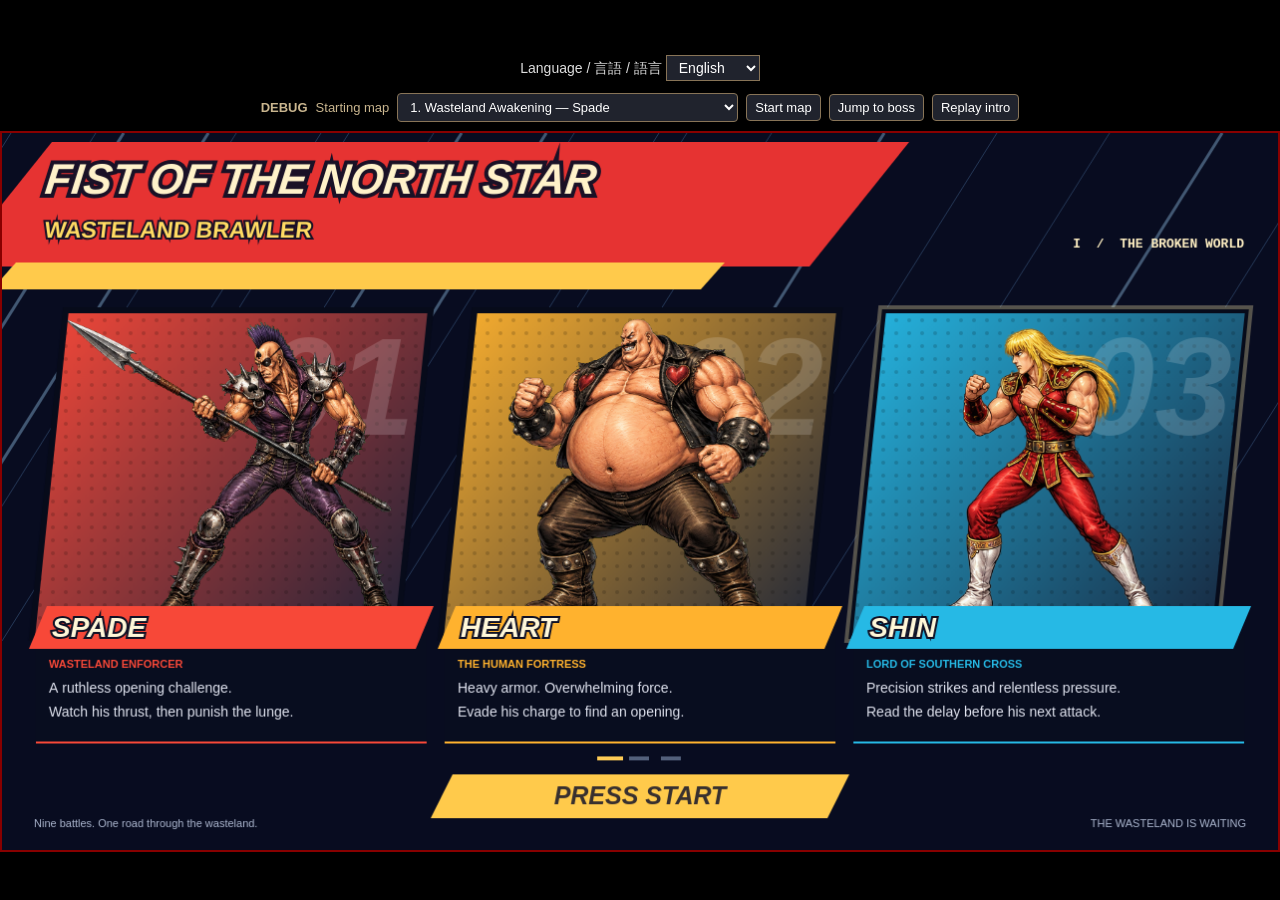
==== commit e330e1d5: "Use WASD and H K U keyboard controls" ====
--- a/index.html
+++ b/index.html
@@ -29,8 +29,8 @@
 <div id="debugBar" aria-label="Debug options"><strong>DEBUG</strong><label for="debugMap">Starting map</label><select id="debugMap"></select><button id="debugStart" type="button">Start map</button><button id="debugBoss" type="button">Jump to boss</button><button id="debugIntro" type="button">Replay intro</button></div>
 <canvas id="gameCanvas" width="1280" height="720"></canvas>
 <div id="hint">
-  P1: WASD/↑↓←→ Move · Z Punch · X Kick · C Jump · C→X Jump Kick · X+Z Special 1 · C+X+Z Special 2
-  &nbsp;|&nbsp; One keyboard + up to 2 controllers · 2 player slots · P2 keyboard: IJKL / U O P · Controller: ×Punch ○Kick □Jump · T: settings at title
+  P1: WASD Move · H Punch · K Kick · U Jump · U→K Jump Kick · K+H Special 1 · U+K+H Special 2
+  &nbsp;|&nbsp; One keyboard + up to 2 controllers · 2 player slots · P2 keyboard: ↑↓←→ / Numpad 1 2 3 · Controller: ×Punch ○Kick □Jump · T: settings at title
 </div>
 <script>
 // Sprite manifest inlined — no external file loading needed
@@ -416,8 +416,8 @@
  GS.mode='1p';resetCS();
 }
 function pollJoins(midgame=false) {
- const candidates=[{type:'keyboard',id:0,pressed:press('KeyZ','KeyX')},
- {type:'keyboard',id:1,pressed:press('KeyU','KeyO')},
+ const candidates=[{type:'keyboard',id:0,pressed:press('KeyH','KeyK')},
+ {type:'keyboard',id:1,pressed:press('Numpad1','Numpad2')},
  ...connectedPads().map((p,i)=>({type:'pad',id:p.index,pressed:gpJustPressed(i,0)||gpJustPressed(i,1)}))];
  for(const source of candidates) {
   if(!source.pressed||JOIN.sources.some(s=>s&&s.type===source.type&&s.id===source.id))continue;
@@ -491,9 +491,9 @@
 
 // ─── ABSTRACT INPUT PER PLAYER ──────────────────────────────────────
 // Controls:
-//   Jump              — C (P1) / P (P2) / Gamepad □ (btn2)
-//   Punch             — Z (P1) / U (P2) / Gamepad × (btn0)
-//   Kick              — X (P1) / O (P2) / Gamepad ○ (btn1)
+//   Jump              — U (P1) / Numpad 3 (P2) / Gamepad □ (btn2)
+//   Punch             — H (P1) / Numpad 1 (P2) / Gamepad × (btn0)
+//   Kick              — K (P1) / Numpad 2 (P2) / Gamepad ○ (btn1)
 //   Jump Kick         — Jump then Kick while airborne
 //   Special 1 (40%)   — Kick + Punch simultaneously
 //   Special 2 (80%)   — Jump + Kick + Punch simultaneously
@@ -518,19 +518,19 @@
   let punchP, kickP, jumpP, punchH, kickH, jumpH;
 
   if (keyboard === 0) {
-    punchP = keyPress('KeyZ') || gpJustPressed(pad,0);
-    kickP  = keyPress('KeyX') || gpJustPressed(pad,1);
-    jumpP  = keyPress('KeyC') || gpJustPressed(pad,2);
-    punchH = keyHeld('KeyZ')  || gpHeld(pad,0);
-    kickH  = keyHeld('KeyX')  || gpHeld(pad,1);
-    jumpH  = keyHeld('KeyC')  || gpHeld(pad,2);
+    punchP = keyPress('KeyH') || gpJustPressed(pad,0);
+    kickP  = keyPress('KeyK') || gpJustPressed(pad,1);
+    jumpP  = keyPress('KeyU') || gpJustPressed(pad,2);
+    punchH = keyHeld('KeyH')  || gpHeld(pad,0);
+    kickH  = keyHeld('KeyK')  || gpHeld(pad,1);
+    jumpH  = keyHeld('KeyU')  || gpHeld(pad,2);
   } else {
-    punchP = keyPress('KeyU')        || gpJustPressed(pad,0);
-    kickP  = keyPress('KeyO')        || gpJustPressed(pad,1);
-    jumpP  = keyPress('KeyP')        || gpJustPressed(pad,2);
-    punchH = keyHeld('KeyU')         || gpHeld(pad,0);
-    kickH  = keyHeld('KeyO')         || gpHeld(pad,1);
-    jumpH  = keyHeld('KeyP')         || gpHeld(pad,2);
+    punchP = keyPress('Numpad1')        || gpJustPressed(pad,0);
+    kickP  = keyPress('Numpad2')        || gpJustPressed(pad,1);
+    jumpP  = keyPress('Numpad3')        || gpJustPressed(pad,2);
+    punchH = keyHeld('Numpad1')         || gpHeld(pad,0);
+    kickH  = keyHeld('Numpad2')         || gpHeld(pad,1);
+    jumpH  = keyHeld('Numpad3')         || gpHeld(pad,2);
   }
 
   // ── Combo detection (priority: sp2 > sp1 > individual) ──────────
@@ -547,10 +547,10 @@
   const rawJumpP  = sp2       ? false : jumpP;
 
   return {
-    left: (keyboard===0?keyHeld('ArrowLeft','KeyA'):keyHeld('KeyJ')) || gpLeft,
-    right:(keyboard===0?keyHeld('ArrowRight','KeyD'):keyHeld('KeyL'))|| gpRight,
-    up:   (keyboard===0?keyHeld('ArrowUp','KeyW'):keyHeld('KeyI')) || gpUp,
-    down: (keyboard===0?keyHeld('ArrowDown','KeyS'):keyHeld('KeyK')) || gpDown,
+    left: (keyboard===0?keyHeld('KeyA'):keyHeld('ArrowLeft')) || gpLeft,
+    right:(keyboard===0?keyHeld('KeyD'):keyHeld('ArrowRight'))|| gpRight,
+    up:   (keyboard===0?keyHeld('KeyW'):keyHeld('ArrowUp')) || gpUp,
+    down: (keyboard===0?keyHeld('KeyS'):keyHeld('ArrowDown')) || gpDown,
     punchP: rawPunchP,
     kickP:  rawKickP,
     jumpP:  rawJumpP,
@@ -2478,7 +2478,7 @@
 function render() {
   const hint=document.getElementById('hint');
   if(!hint.originalText)hint.originalText=hint.textContent;
-  if(hint.originalText)hint.textContent=GAME_I18N.language==='en'?hint.originalText:GAME_I18N.language==='ja'?'P1: WASD／矢印 移動・Z パンチ・X キック・C ジャンプ ｜ P2: IJKL／U O P ｜ X+Z 必殺技・C+X+Z 超必殺技':'P1: WASD／方向鍵 移動・Z 拳擊・X 踢擊・C 跳躍 ｜ P2: IJKL／U O P ｜ X+Z 必殺技・C+X+Z 超必殺技';
+  if(hint.originalText)hint.textContent=GAME_I18N.language==='en'?hint.originalText:GAME_I18N.language==='ja'?'P1: WASD 移動・H パンチ・K キック・U ジャンプ ｜ P2: ↑↓←→／Num 1 2 3 ｜ K+H 必殺技・U+K+H 超必殺技':'P1: WASD 移動・H 拳擊・K 踢擊・U 跳躍 ｜ P2: ↑↓←→／Num 1 2 3 ｜ K+H 必殺技・U+K+H 超必殺技';
   document.getElementById('hint').style.display=GS.state==='title'?'none':'';
   ctx.clearRect(0,0,W,H);
   const shx=shakeAmt>0.5?rnd(-shakeAmt,shakeAmt):0;
@@ -2498,7 +2498,7 @@
       sndConfirm();
     } else if (press('KeyT')) {
       GS.state='settings'; settingsCursor=0; sndCursor();
-    } else if (press('Enter','Space','KeyZ','KeyX','KeyU','KeyO') || anyGpPress()) {
+    } else if (press('Enter','Space','KeyH','KeyK','Numpad1','Numpad2') || anyGpPress()) {
       resetCampaign();beginJoining();pollJoins();GS.state='charselect';
       sndCursor();
     }
@@ -2547,7 +2547,7 @@
   } else if (GS.state==='levelclear') {
     glFr++; GS.resultFr++;
     drawResultScreen('levelclear');
-    if (GS.resultFr>60 && (press('Enter','Space','KeyZ','KeyU')||anyGpPress())) {
+    if (GS.resultFr>60 && (press('Enter','Space','KeyH','Numpad1')||anyGpPress())) {
       if (GS.lvlIdx<LEVELS.length-1) {
         GS.resultFr=0;
         // Revive P1; only revive P2 in 2P mode
@@ -2560,7 +2560,7 @@
   } else if (GS.state==='victory') {
     glFr++; GS.resultFr++;
     drawResultScreen('victory');
-    if (GS.resultFr>80 && (press('Enter','Space','KeyZ','KeyU')||anyGpPress())) {
+    if (GS.resultFr>80 && (press('Enter','Space','KeyH','Numpad1')||anyGpPress())) {
       hitStop=0;
   GS.state='title'; glFr=0;
     }
@@ -2568,7 +2568,7 @@
   } else if (GS.state==='gameover') {
     glFr++; GS.resultFr++;
     drawResultScreen('gameover');
-    if (GS.resultFr>60 && (press('Enter','Space','KeyZ','KeyU')||anyGpPress())) {
+    if (GS.resultFr>60 && (press('Enter','Space','KeyH','Numpad1')||anyGpPress())) {
       if(restoreCheckpoint()){ctx.restore();return;}
       PLAYERS.forEach(p=>{p.score=0;p.lives=3;p.hp=p.maxHp;p.special=0;p.inactive=false;});
       hitStop=0;
@@ -2730,7 +2730,7 @@
   if (mvL && GS.modeCursor===1) { GS.modeCursor=0; sndCursor(); }
 
   // Confirm with any action button
-  if (press('Enter','Space','KeyZ','KeyX','KeyC','KeyU','KeyO','KeyP') || [0,1].some(p=>[0,1,2,9].some(b=>gpJustPressed(p,b)))) {
+  if (press('Enter','Space','KeyH','KeyK','KeyU','Numpad1','Numpad2','Numpad3') || [0,1].some(p=>[0,1,2,9].some(b=>gpJustPressed(p,b)))) {
     GS.mode = GS.modeCursor===0 ? '1p' : '2p';
     GS.state='charselect'; resetCS();
     sndConfirm();
@@ -2754,7 +2754,7 @@
     if (item==='p2Pad') changePadSetting('p2Pad',dir);
     sndCursor();
   }
-  if (press('Enter','Space','KeyZ','KeyX','KeyC')||gpJustPressed(0,0)) {
+  if (press('Enter','Space','KeyH','KeyK','KeyU')||gpJustPressed(0,0)) {
     if (item==='joystick'||item==='invertY') INPUT_SETTINGS[item]=!INPUT_SETTINGS[item];
     else if (item==='deadzone') INPUT_SETTINGS.deadzone=INPUT_SETTINGS.deadzone>=.5?.08:INPUT_SETTINGS.deadzone+.04;
     else if (item==='p1Pad') changePadSetting('p1Pad',1);
@@ -3128,7 +3128,7 @@
   }
 
   if (INTRO.t > 20 &&
-     (press('Enter','Space','KeyZ','KeyX','KeyC','KeyU','KeyO','KeyP','Escape') ||
+     (press('Enter','Space','KeyH','KeyK','KeyU','Numpad1','Numpad2','Numpad3','Escape') ||
       anyGpPress())) {
     startLevel(0); return;
   }
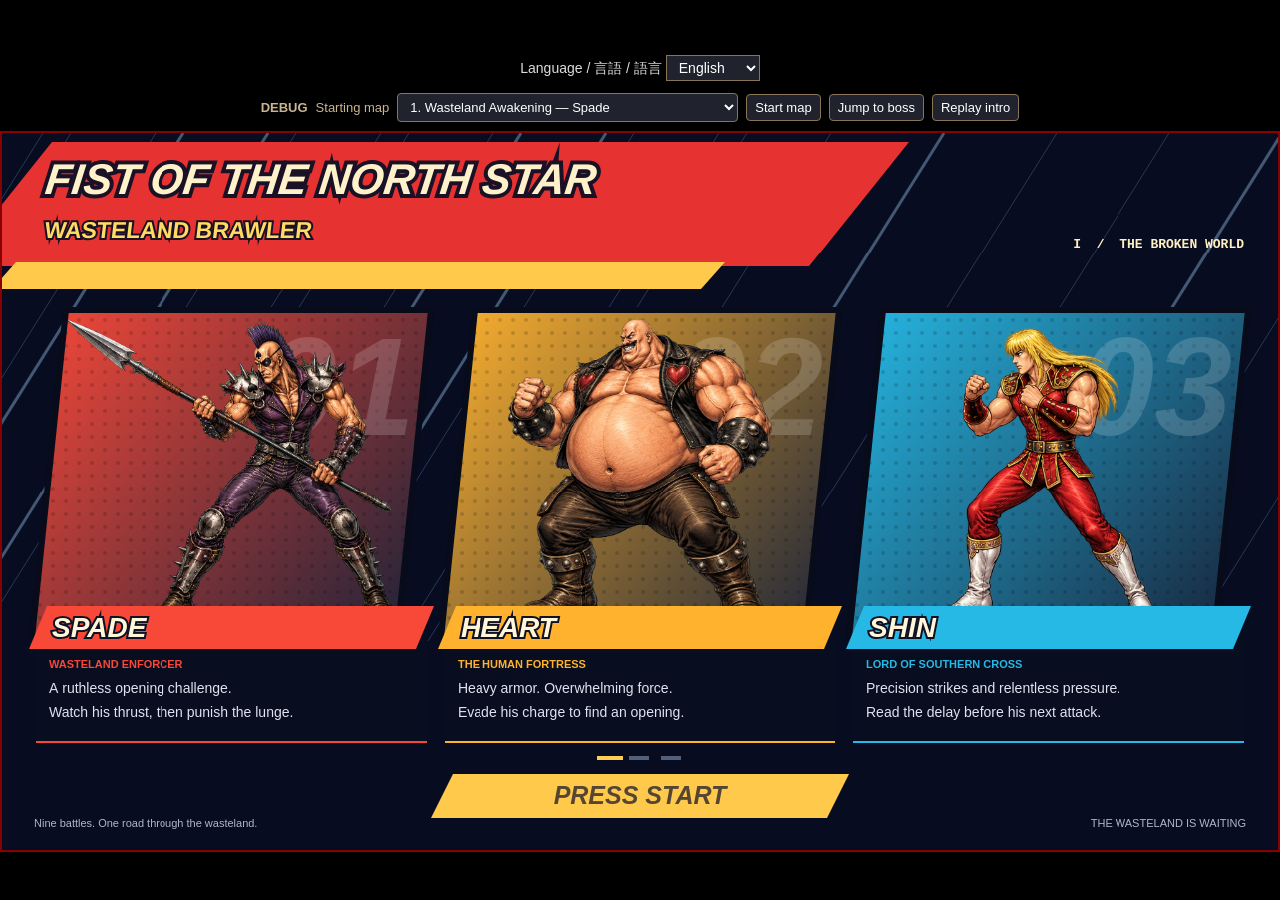
==== commit 7cf28035: "Expand campaign, fighter moves, enemy animations and combat damage zones" ====
--- a/index.html
+++ b/index.html
@@ -2,6 +2,9 @@
 <html lang="en">
 <head>
 <meta charset="UTF-8">
+<meta name="viewport" content="width=device-width, initial-scale=1, viewport-fit=cover">
+<link rel="stylesheet" href="mobile.css">
+<script src="mobile-controls.js" defer></script>
 <title>北斗の拳 — Fist of the North Star: Wasteland Brawler</title>
 <style>
   * { margin: 0; padding: 0; box-sizing: border-box; }
@@ -15,7 +18,7 @@
     font-family: 'Courier New', monospace;
     overflow: hidden;
   }
-  #gameCanvas { border: 2px solid #880000; display: block; width: min(100vw, calc((100vh - 125px) * 16 / 9), 1280px); height: auto; }
+  #gameCanvas { image-rendering: pixelated; border: 2px solid #880000; display: block; width: min(100vw, calc((100vh - 125px) * 16 / 9), 1280px); height: auto; }
   #debugBar { display:flex; flex-wrap:wrap; justify-content:center; gap:8px; align-items:center; color:#c9b58e; font:13px sans-serif; padding:5px 10px 9px; }
   #debugBar select, #debugBar button { background:#20232d; color:#fff; border:1px solid #887457; border-radius:4px; padding:5px 8px; font:inherit; }
   #debugBar button { cursor:pointer; }
@@ -29,18 +32,19 @@
 <div id="debugBar" aria-label="Debug options"><strong>DEBUG</strong><label for="debugMap">Starting map</label><select id="debugMap"></select><button id="debugStart" type="button">Start map</button><button id="debugBoss" type="button">Jump to boss</button><button id="debugIntro" type="button">Replay intro</button></div>
 <canvas id="gameCanvas" width="1280" height="720"></canvas>
 <div id="hint">
-  P1: WASD Move · H Punch · K Kick · U Jump · U→K Jump Kick · K+H Special 1 · U+K+H Special 2
+  P1: WASD Move · H Punch · K Kick · U Jump · U→K Jump Kick · U→H Jump Punch · K+H Special 1 · U+K+H Special 2
   &nbsp;|&nbsp; One keyboard + up to 2 controllers · 2 player slots · P2 keyboard: ↑↓←→ / Numpad 1 2 3 · Controller: ×Punch ○Kick □Jump · T: settings at title
 </div>
 <script>
 // Sprite manifest inlined — no external file loading needed
-window.SPRITE_MANIFEST = {"generated":true,"sprites":{"ken_idle":{"sheet":"assets/sprites/ken-v2/actions.png","regions":[[0,0,338,316],[338,0,338,316],[676,0,338,316],[1014,0,338,316],[1352,0,338,316],[1690,0,338,316],[2028,0,338,316],[2366,0,338,316]],"anchors":[169.0,507.0,845.0,1183.0,1521.0,1859.0,2197.0,2535.0],"scale":0.7583333333333333,"dw":256,"dh":182},"ken_walk":{"sheet":"assets/sprites/ken-walk-v4/actions.png","regions":[[0,0,237,259],[237,0,237,259],[474,0,237,259],[711,0,237,259],[948,0,237,259],[1185,0,237,259],[0,259,237,259],[237,259,237,259],[474,259,237,259],[711,259,237,259],[948,259,237,259],[1185,259,237,259]],"anchors":[118.5,355.5,592.5,829.5,1066.5,1303.5,118.5,355.5,592.5,829.5,1066.5,1303.5],"scale":0.7583333333333333,"dw":180,"dh":182},"ken_punch":{"sheet":"assets/sprites/ken-v2/actions.png","regions":[[0,632,338,316],[338,632,338,316],[676,632,338,316],[1014,632,338,316],[1352,632,338,316],[1690,632,338,316],[2028,632,338,316],[2366,632,338,316]],"anchors":[169.0,507.0,845.0,1183.0,1521.0,1859.0,2197.0,2535.0],"scale":0.7583333333333333,"dw":256,"dh":182},"ken_kick":{"sheet":"assets/sprites/ken-v2/actions.png","regions":[[0,948,338,316],[338,948,338,316],[676,948,338,316],[1352,948,338,316],[1352,948,338,316],[1690,948,338,316],[2028,948,338,316],[2366,948,338,316]],"anchors":[169.0,507.0,845.0,1521.0,1521.0,1859.0,2197.0,2535.0],"scale":0.7583333333333333,"dw":256,"dh":182},"ken_special":{"sheet":"assets/sprites/ken-v2/actions.png","regions":[[0,1580,338,316],[338,1580,338,316],[676,1580,338,316],[1014,1580,338,316],[1352,1580,338,316],[1690,1580,338,316],[2028,1580,338,316],[2366,1580,338,316]],"anchors":[169.0,507.0,845.0,1183.0,1521.0,1859.0,2197.0,2535.0],"scale":0.7583333333333333,"dw":256,"dh":182},"ken_jump":{"sheet":"assets/sprites/ken-v2/actions.png","regions":[[0,1264,338,316],[338,1264,338,316],[676,1264,338,316],[1014,1264,338,316],[1352,1264,338,316],[1690,1264,338,316],[2028,1264,338,316],[2366,1264,338,316]],"anchors":[169.0,507.0,845.0,1183.0,1521.0,1859.0,2197.0,2535.0],"scale":0.7583333333333333,"dw":256,"dh":182},"rei_idle":{"sheet":"assets/sprites/rei-v3/actions.png","regions":[[0,0,398,257],[398,0,398,257],[0,0,398,257],[398,0,398,257]],"anchors":[199.0,597.0,199.0,597.0],"scale":0.7333333333333333,"dw":292,"dh":176},"rei_walk":{"sheet":"assets/sprites/rei-v4/actions.png","regions":[[0,0,399,263],[399,0,399,263],[798,0,399,263],[1197,0,399,263],[1596,0,399,263],[1995,0,399,263],[0,263,399,263],[399,263,399,263],[798,263,399,263],[1197,263,399,263],[1596,263,399,263],[1995,263,399,263]],"anchors":[199.5,598.5,997.5,1396.5,1795.5,2194.5,199.5,598.5,997.5,1396.5,1795.5,2194.5],"scale":0.7333333333333333,"dw":293,"dh":176},"rei_punch":{"sheet":"assets/sprites/rei-v3/actions.png","regions":[[0,0,398,257],[0,771,398,257],[398,771,398,257],[398,771,398,257],[796,771,398,257],[0,0,398,257]],"anchors":[199.0,199.0,597.0,597.0,995.0,199.0],"scale":0.7333333333333333,"dw":292,"dh":176},"rei_kick":{"sheet":"assets/sprites/rei-v3/actions.png","regions":[[0,0,398,257],[1194,771,398,257],[0,1028,398,257],[0,1028,398,257],[398,1028,398,257],[0,0,398,257]],"anchors":[199.0,1393.0,199.0,199.0,597.0,199.0],"scale":0.7333333333333333,"dw":292,"dh":176},"rei_special":{"sheet":"assets/sprites/rei-v3/actions.png","regions":[[398,1285,398,257],[398,1285,398,257],[796,1285,398,257],[796,1285,398,257],[1194,1285,398,257],[0,0,398,257]],"anchors":[597.0,597.0,995.0,995.0,1393.0,199.0],"scale":0.7333333333333333,"dw":292,"dh":176},"rei_jump":{"sheet":"assets/sprites/rei-v3/actions.png","regions":[[0,514,398,257],[398,514,398,257],[796,514,398,257],[796,514,398,257],[1194,514,398,257],[0,514,398,257]],"anchors":[199.0,597.0,995.0,995.0,1393.0,199.0],"scale":0.7333333333333333,"dw":292,"dh":176},"toki_idle":{"sheet":"assets/sprites/toki-v3/actions.png","regions":[[0,0,511,263],[511,0,511,263],[0,0,511,263],[511,0,511,263]],"anchors":[255.5,766.5,255.5,766.5],"scale":0.7333333333333333,"dw":375,"dh":176},"toki_walk":{"sheet":"assets/sprites/toki-v4/actions.png","regions":[[0,0,450,260],[450,0,450,260],[900,0,450,260],[1350,0,450,260],[1800,0,450,260],[2250,0,450,260],[0,260,450,260],[450,260,450,260],[900,260,450,260],[1350,260,450,260],[1800,260,450,260],[2250,260,450,260]],"anchors":[225.0,675.0,1125.0,1575.0,2025.0,2475.0,225.0,675.0,1125.0,1575.0,2025.0,2475.0],"scale":0.7333333333333333,"dw":330,"dh":176},"toki_punch":{"sheet":"assets/sprites/toki-v3/actions.png","regions":[[0,0,511,263],[0,789,511,263],[511,789,511,263],[511,789,511,263],[1022,789,511,263],[0,0,511,263]],"anchors":[255.5,255.5,766.5,766.5,1277.5,255.5],"scale":0.7333333333333333,"dw":375,"dh":176},"toki_kick":{"sheet":"assets/sprites/toki-v3/actions.png","regions":[[0,0,511,263],[1533,789,511,263],[0,1052,511,263],[0,1052,511,263],[511,1052,511,263],[0,0,511,263]],"anchors":[255.5,1788.5,255.5,255.5,766.5,255.5],"scale":0.7333333333333333,"dw":375,"dh":176},"toki_special":{"sheet":"assets/sprites/toki-v3/actions.png","regions":[[511,1315,511,263],[511,1315,511,263],[1022,1315,511,263],[1022,1315,511,263],[1533,1315,511,263],[0,0,511,263]],"anchors":[766.5,766.5,1277.5,1277.5,1788.5,255.5],"scale":0.7333333333333333,"dw":375,"dh":176},"toki_jump":{"sheet":"assets/sprites/toki-v3/actions.png","regions":[[0,526,511,263],[511,526,511,263],[1022,526,511,263],[1022,526,511,263],[1533,526,511,263],[0,526,511,263]],"anchors":[255.5,766.5,1277.5,1277.5,1788.5,255.5],"scale":0.7333333333333333,"dw":375,"dh":176},"enemy_idle":{"path":"assets/sprites/enemy_idle.png","dw":99,"dh":144},"enemy_walk":{"path":"assets/sprites/enemy_walk.png","dw":99,"dh":144},"enemy_attack":{"path":"assets/sprites/enemy_attack.png","dw":99,"dh":144},"spade_idle":{"path":"assets/sprites/boss_spade_idle.png","dw":147,"dh":218},"spade_attack":{"path":"assets/sprites/boss_spade_attack.png","dw":147,"dh":218},"heart_idle":{"path":"assets/sprites/boss_heart_idle.png","dw":186,"dh":259},"heart_attack":{"path":"assets/sprites/boss_heart_attack.png","dw":186,"dh":259},"bg_wasteland":{"path":"assets/sprites/bg_wasteland.png","dw":2560,"dh":720},"bg_village":{"path":"assets/sprites/bg_village.png","dw":2560,"dh":720},"toki_stunned":{"sheet":"assets/sprites/toki-v2/toki-actions.png","regions":[[760,275,380,275]],"anchors":[950.0],"scale":0.7333333333333333,"dw":279,"dh":176},"rei_stunned":{"sheet":"assets/sprites/rei-v2/rei-actions.png","regions":[[816,271,408,271]],"anchors":[1020.0],"scale":0.7333333333333333,"dw":299,"dh":176},"rei_jumpkick":{"sheet":"assets/sprites/rei-v3/actions.png","regions":[[398,514,398,257],[796,1028,398,257],[1194,1028,398,257],[1194,1028,398,257],[0,1285,398,257],[1194,514,398,257]],"anchors":[597.0,995.0,1393.0,1393.0,199.0,1393.0],"scale":0.7333333333333333,"dw":292,"dh":176},"ken_jumpkick":{"sheet":"assets/sprites/ken_S2.png","regions":[[337,48,178,263],[338,427,149,225],[541,390,206,168],[778,401,241,230],[775,25,201,247],[1273,156,181,174]],"anchors":[430,420,620,870,865,1360],"scale":0.7109375,"dw":122,"dh":182},"toki_jumpkick":{"sheet":"assets/sprites/toki-v3/actions.png","regions":[[511,526,511,263],[1022,1052,511,263],[1533,1052,511,263],[1533,1052,511,263],[0,1315,511,263],[1533,526,511,263]],"anchors":[766.5,1277.5,1788.5,1788.5,255.5,1788.5],"scale":0.7333333333333333,"dw":375,"dh":176},"ken_stunned":{"sheet":"assets/sprites/ken-v2/actions.png","regions":[[0,1896,338,316],[338,1896,338,316],[676,1896,338,316]],"anchors":[169.0,507.0,845.0],"scale":0.7583333333333333,"dw":256,"dh":182},"ken_knockdown":{"sheet":"assets/sprites/ken-v2/actions.png","regions":[[1014,1896,338,316],[1352,1896,338,316]],"anchors":[1183.0,1521.0],"scale":0.7583333333333333,"dw":256,"dh":182},"ken_getup":{"sheet":"assets/sprites/ken-v2/actions.png","regions":[[1690,1896,338,316],[2028,1896,338,316],[2366,1896,338,316]],"anchors":[1859.0,2197.0,2535.0],"scale":0.7583333333333333,"dw":256,"dh":182},"ken_landing":{"sheet":"assets/sprites/ken-v2/actions.png","regions":[[2028,1264,338,316],[2366,1264,338,316],[0,0,338,316]],"anchors":[2197.0,2535.0,169.0],"scale":0.7583333333333333,"dw":256,"dh":182},"ken_punch_high":{"sheet":"assets/sprites/ken-v3/actions.png","regions":[[0,258,408,258],[408,258,408,258],[816,258,408,258],[1224,258,408,258],[1632,258,408,258],[2040,258,408,258]],"anchors":[204.0,612.0,1020.0,1428.0,1836.0,2244.0],"scale":0.7583333333333333,"dw":309,"dh":182},"ken_punch_low":{"sheet":"assets/sprites/ken-v3/actions.png","regions":[[0,516,408,258],[408,516,408,258],[816,516,408,258],[1224,516,408,258],[1632,516,408,258],[2040,516,408,258]],"anchors":[204.0,612.0,1020.0,1428.0,1836.0,2244.0],"scale":0.7583333333333333,"dw":309,"dh":182},"ken_kick_high":{"sheet":"assets/sprites/ken-v3/actions.png","regions":[[0,774,408,258],[408,774,408,258],[816,774,408,258],[1224,774,408,258],[1632,774,408,258],[2040,774,408,258]],"anchors":[204.0,612.0,1020.0,1428.0,1836.0,2244.0],"scale":0.7583333333333333,"dw":309,"dh":182},"ken_kick_low":{"sheet":"assets/sprites/ken-v3/actions.png","regions":[[0,1032,408,258],[408,1032,408,258],[816,1032,408,258],[1224,1032,408,258],[1632,1032,408,258],[2040,1032,408,258]],"anchors":[204.0,612.0,1020.0,1428.0,1836.0,2244.0],"scale":0.7583333333333333,"dw":309,"dh":182},"rei_punch_high":{"sheet":"assets/sprites/rei-v4/actions.png","regions":[[0,526,399,263],[399,526,399,263],[798,526,399,263],[1197,526,399,263],[1596,526,399,263],[1995,526,399,263]],"anchors":[199.5,598.5,997.5,1396.5,1795.5,2194.5],"scale":0.7333333333333333,"dw":293,"dh":176},"rei_punch_low":{"sheet":"assets/sprites/rei-v4/actions.png","regions":[[0,789,399,263],[399,789,399,263],[798,789,399,263],[1197,789,399,263],[1596,789,399,263],[1995,789,399,263]],"anchors":[199.5,598.5,997.5,1396.5,1795.5,2194.5],"scale":0.7333333333333333,"dw":293,"dh":176},"rei_kick_high":{"sheet":"assets/sprites/rei-v4/actions.png","regions":[[0,1052,399,263],[399,1052,399,263],[798,1052,399,263],[1197,1052,399,263],[1596,1052,399,263],[1995,1052,399,263]],"anchors":[199.5,598.5,997.5,1396.5,1795.5,2194.5],"scale":0.7333333333333333,"dw":293,"dh":176},"rei_kick_low":{"sheet":"assets/sprites/rei-v4/actions.png","regions":[[0,1315,399,263],[399,1315,399,263],[798,1315,399,263],[1197,1315,399,263],[1596,1315,399,263],[1995,1315,399,263]],"anchors":[199.5,598.5,997.5,1396.5,1795.5,2194.5],"scale":0.7333333333333333,"dw":293,"dh":176},"toki_punch_high":{"sheet":"assets/sprites/toki-v4/actions.png","regions":[[0,520,450,260],[450,520,450,260],[900,520,450,260],[1350,520,450,260],[1800,520,450,260],[2250,520,450,260]],"anchors":[225.0,675.0,1125.0,1575.0,2025.0,2475.0],"scale":0.7333333333333333,"dw":330,"dh":176},"toki_punch_low":{"sheet":"assets/sprites/toki-v4/actions.png","regions":[[0,780,450,260],[450,780,450,260],[900,780,450,260],[1350,780,450,260],[1800,780,450,260],[2250,780,450,260]],"anchors":[225.0,675.0,1125.0,1575.0,2025.0,2475.0],"scale":0.7333333333333333,"dw":330,"dh":176},"toki_kick_high":{"sheet":"assets/sprites/toki-v4/actions.png","regions":[[0,1040,450,260],[450,1040,450,260],[900,1040,450,260],[1350,1040,450,260],[1800,1040,450,260],[2250,1040,450,260]],"anchors":[225.0,675.0,1125.0,1575.0,2025.0,2475.0],"scale":0.7333333333333333,"dw":330,"dh":176},"toki_kick_low":{"sheet":"assets/sprites/toki-v4/actions.png","regions":[[0,1300,450,260],[450,1300,450,260],[900,1300,450,260],[1350,1300,450,260],[1800,1300,450,260],[2250,1300,450,260]],"anchors":[225.0,675.0,1125.0,1575.0,2025.0,2475.0],"scale":0.7333333333333333,"dw":330,"dh":176}}};
+window.SPRITE_MANIFEST = {"generated":true,"sprites":{"ken_idle":{"sheet":"assets/sprites/ken-hd-v1/body.png","regions":[[0,0,634,447],[634,0,634,447],[1268,0,634,447],[1902,0,634,447],[1902,0,634,447],[1268,0,634,447],[634,0,634,447],[0,0,634,447]],"anchors":[317.0,951.0,1585.0,2219.0,2219.0,1585.0,951.0,317.0],"scale":0.4160756501182033,"dh":176,"dw":264},"ken_walk":{"sheet":"assets/sprites/ken-hd-v1/walk.png","regions":[[0,0,276,424],[276,0,276,424],[552,0,276,424],[828,0,276,424],[0,424,276,424],[276,424,276,424],[552,424,276,424],[828,424,276,424],[0,848,276,424],[276,848,276,424],[552,848,276,424],[828,848,276,424]],"anchors":[138.0,414.0,690.0,966.0,138.0,414.0,690.0,966.0,138.0,414.0,690.0,966.0],"scale":0.4433249370277078,"dh":176,"dw":122},"ken_punch":{"sheet":"assets/sprites/ken-hd-v1/punch.png","regions":[[0,0,403,442],[0,0,403,442],[403,0,403,442],[806,0,403,442],[806,0,403,442],[1209,0,403,442],[1209,0,403,442],[0,0,403,442]],"anchors":[201.5,201.5,604.5,1007.5,1007.5,1410.5,1410.5,201.5],"scale":0.44783715012722647,"dh":176,"dw":180},"ken_kick":{"sheet":"assets/sprites/ken-hd-v1/kick.png","regions":[[0,0,594,414],[0,0,594,414],[594,0,594,414],[1188,0,594,414],[1188,0,594,414],[1782,0,594,414],[1782,0,594,414],[0,0,594,414]],"anchors":[297.0,297.0,891.0,1485.0,1485.0,2079.0,2079.0,297.0],"scale":0.4512820512820513,"dh":176,"dw":268},"ken_special":{"sheet":"assets/sprites/ken-hd-v1/punch.png","regions":[[0,0,403,442],[403,0,403,442],[806,0,403,442],[806,0,403,442],[1209,0,403,442],[403,0,403,442],[806,0,403,442],[0,0,403,442]],"anchors":[201.5,604.5,1007.5,1007.5,1410.5,604.5,1007.5,201.5],"scale":0.44783715012722647,"dh":176,"dw":180},"ken_jump":{"sheet":"assets/sprites/ken-hd-v1/body.png","regions":[[0,447,634,447],[634,447,634,447],[634,447,634,447],[1268,447,634,447],[1268,447,634,447],[1902,447,634,447],[1902,447,634,447],[0,0,634,447]],"anchors":[317.0,951.0,951.0,1585.0,1585.0,2219.0,2219.0,317.0],"scale":0.4160756501182033,"dh":176,"dw":264},"rei_idle":{"sheet":"assets/sprites/rei-hd-v1/body.png","regions":[[0,0,777,392],[777,0,777,392],[1554,0,777,392],[2331,0,777,392],[2331,0,777,392],[1554,0,777,392],[777,0,777,392],[0,0,777,392]],"anchors":[388.5,1165.5,1942.5,2719.5,2719.5,1942.5,1165.5,388.5],"scale":0.4782608695652174,"dh":176,"dw":372},"rei_walk":{"sheet":"assets/sprites/rei-hd-v1/walk.png","regions":[[0,0,269,396],[269,0,269,396],[538,0,269,396],[807,0,269,396],[0,396,269,396],[269,396,269,396],[538,396,269,396],[807,396,269,396],[0,792,269,396],[269,792,269,396],[538,792,269,396],[807,792,269,396]],"anchors":[134.5,403.5,672.5,941.5,134.5,403.5,672.5,941.5,134.5,403.5,672.5,941.5],"scale":0.4808743169398907,"dh":176,"dw":129},"rei_punch":{"sheet":"assets/sprites/rei-hd-v1/punch.png","regions":[[0,0,448,408],[0,0,448,408],[448,0,448,408],[896,0,448,408],[896,0,448,408],[1344,0,448,408],[1344,0,448,408],[0,0,448,408]],"anchors":[224.0,224.0,672.0,1120.0,1120.0,1568.0,1568.0,224.0],"scale":0.5,"dh":176,"dw":224},"rei_kick":{"sheet":"assets/sprites/rei-hd-v1/kick.png","regions":[[0,0,662,390],[0,0,662,390],[662,0,662,390],[1324,0,662,390],[1324,0,662,390],[1986,0,662,390],[1986,0,662,390],[0,0,662,390]],"anchors":[331.0,331.0,993.0,1655.0,1655.0,2317.0,2317.0,331.0],"scale":0.4808743169398907,"dh":176,"dw":318},"rei_special":{"sheet":"assets/sprites/rei-hd-v1/punch.png","regions":[[0,0,448,408],[448,0,448,408],[896,0,448,408],[896,0,448,408],[1344,0,448,408],[448,0,448,408],[896,0,448,408],[0,0,448,408]],"anchors":[224.0,672.0,1120.0,1120.0,1568.0,672.0,1120.0,224.0],"scale":0.5,"dh":176,"dw":224},"rei_jump":{"sheet":"assets/sprites/rei-hd-v1/body.png","regions":[[0,392,777,392],[777,392,777,392],[777,392,777,392],[1554,392,777,392],[1554,392,777,392],[2331,392,777,392],[2331,392,777,392],[0,0,777,392]],"anchors":[388.5,1165.5,1165.5,1942.5,1942.5,2719.5,2719.5,388.5],"scale":0.4782608695652174,"dh":176,"dw":372},"toki_idle":{"sheet":"assets/sprites/toki-hd-v1/body.png","regions":[[0,0,435,378],[435,0,435,378],[870,0,435,378],[1305,0,435,378],[1305,0,435,378],[870,0,435,378],[435,0,435,378],[0,0,435,378]],"anchors":[217.5,652.5,1087.5,1522.5,1522.5,1087.5,652.5,217.5],"scale":0.5101449275362319,"dh":176,"dw":222},"toki_walk":{"sheet":"assets/sprites/toki-hd-v1/walk.png","regions":[[0,0,364,386],[364,0,364,386],[728,0,364,386],[1092,0,364,386],[0,386,364,386],[364,386,364,386],[728,386,364,386],[1092,386,364,386],[0,772,364,386],[364,772,364,386],[728,772,364,386],[1092,772,364,386]],"anchors":[182.0,546.0,910.0,1274.0,182.0,546.0,910.0,1274.0,182.0,546.0,910.0,1274.0],"scale":0.5028571428571429,"dh":176,"dw":183},"toki_punch":{"sheet":"assets/sprites/toki-hd-v1/punch.png","regions":[[0,0,353,395],[0,0,353,395],[353,0,353,395],[706,0,353,395],[706,0,353,395],[1059,0,353,395],[1059,0,353,395],[0,0,353,395]],"anchors":[176.5,176.5,529.5,882.5,882.5,1235.5,1235.5,176.5],"scale":0.5176470588235295,"dh":176,"dw":183},"toki_kick":{"sheet":"assets/sprites/toki-hd-v1/kick.png","regions":[[0,0,620,398],[0,0,620,398],[620,0,620,398],[1240,0,620,398],[1240,0,620,398],[1860,0,620,398],[1860,0,620,398],[0,0,620,398]],"anchors":[310.0,310.0,930.0,1550.0,1550.0,2170.0,2170.0,310.0],"scale":0.47058823529411764,"dh":176,"dw":292},"toki_special":{"sheet":"assets/sprites/toki-hd-v1/punch.png","regions":[[0,0,353,395],[353,0,353,395],[706,0,353,395],[706,0,353,395],[1059,0,353,395],[353,0,353,395],[706,0,353,395],[0,0,353,395]],"anchors":[176.5,529.5,882.5,882.5,1235.5,529.5,882.5,176.5],"scale":0.5176470588235295,"dh":176,"dw":183},"toki_jump":{"sheet":"assets/sprites/toki-hd-v1/body.png","regions":[[0,378,435,378],[435,378,435,378],[435,378,435,378],[870,378,435,378],[870,378,435,378],[1305,378,435,378],[1305,378,435,378],[0,0,435,378]],"anchors":[217.5,652.5,652.5,1087.5,1087.5,1522.5,1522.5,217.5],"scale":0.5101449275362319,"dh":176,"dw":222},"enemy_idle":{"path":"assets/sprites/enemy_idle.png","dw":99,"dh":144},"enemy_walk":{"path":"assets/sprites/enemy_walk.png","dw":99,"dh":144},"enemy_attack":{"path":"assets/sprites/enemy_attack.png","dw":99,"dh":144},"spade_idle":{"path":"assets/sprites/boss_spade_idle.png","dw":147,"dh":218},"spade_attack":{"path":"assets/sprites/boss_spade_attack.png","dw":147,"dh":218},"heart_idle":{"path":"assets/sprites/boss_heart_idle.png","dw":186,"dh":259},"heart_attack":{"path":"assets/sprites/boss_heart_attack.png","dw":186,"dh":259},"bg_wasteland":{"path":"assets/sprites/bg_wasteland.png","dw":2560,"dh":720},"bg_village":{"path":"assets/sprites/bg_village.png","dw":2560,"dh":720},"toki_stunned":{"sheet":"assets/sprites/toki-hd-v1/body.png","regions":[[0,756,435,378],[0,756,435,378],[0,756,435,378]],"anchors":[217.5,217.5,217.5],"scale":0.5101449275362319,"dh":176,"dw":222},"rei_stunned":{"sheet":"assets/sprites/rei-hd-v1/body.png","regions":[[0,784,777,392],[0,784,777,392],[0,784,777,392]],"anchors":[388.5,388.5,388.5],"scale":0.4782608695652174,"dh":176,"dw":372},"rei_jumpkick":{"sheet":"assets/sprites/rei-hd-v1/kick.png","regions":[[0,780,662,390],[662,780,662,390],[1324,780,662,390],[1324,780,662,390],[1986,780,662,390],[0,780,662,390]],"anchors":[331.0,993.0,1655.0,1655.0,2317.0,331.0],"scale":0.4808743169398907,"dh":176,"dw":318},"ken_jumpkick":{"sheet":"assets/sprites/ken-hd-v1/kick.png","regions":[[0,828,594,414],[594,828,594,414],[1188,828,594,414],[1188,828,594,414],[1782,828,594,414],[0,828,594,414]],"anchors":[297.0,891.0,1485.0,1485.0,2079.0,297.0],"scale":0.4512820512820513,"dh":176,"dw":268},"toki_jumpkick":{"sheet":"assets/sprites/toki-hd-v1/kick.png","regions":[[0,796,620,398],[620,796,620,398],[1240,796,620,398],[1240,796,620,398],[1860,796,620,398],[0,796,620,398]],"anchors":[310.0,930.0,1550.0,1550.0,2170.0,310.0],"scale":0.47058823529411764,"dh":176,"dw":292},"ken_stunned":{"sheet":"assets/sprites/ken-hd-v1/body.png","regions":[[0,894,634,447],[0,894,634,447],[0,894,634,447]],"anchors":[317.0,317.0,317.0],"scale":0.4160756501182033,"dh":176,"dw":264},"ken_knockdown":{"sheet":"assets/sprites/ken-hd-v1/body.png","regions":[[634,894,634,447],[1268,894,634,447]],"anchors":[951.0,1585.0],"scale":0.4160756501182033,"dh":176,"dw":264},"ken_getup":{"sheet":"assets/sprites/ken-hd-v1/body.png","regions":[[1268,894,634,447],[1902,894,634,447],[0,0,634,447]],"anchors":[1585.0,2219.0,317.0],"scale":0.4160756501182033,"dh":176,"dw":264},"ken_landing":{"sheet":"assets/sprites/ken-hd-v1/body.png","regions":[[1902,447,634,447],[1902,447,634,447],[0,0,634,447]],"anchors":[2219.0,2219.0,317.0],"scale":0.4160756501182033,"dh":176,"dw":264},"ken_punch_high":{"sheet":"assets/sprites/ken-hd-v1/punch.png","regions":[[0,442,403,442],[403,442,403,442],[806,442,403,442],[806,442,403,442],[1209,442,403,442],[0,442,403,442]],"anchors":[201.5,604.5,1007.5,1007.5,1410.5,201.5],"scale":0.44783715012722647,"dh":176,"dw":180},"ken_punch_low":{"sheet":"assets/sprites/ken-hd-v1/punch.png","regions":[[0,884,403,442],[403,884,403,442],[806,884,403,442],[806,884,403,442],[1209,884,403,442],[0,884,403,442]],"anchors":[201.5,604.5,1007.5,1007.5,1410.5,201.5],"scale":0.44783715012722647,"dh":176,"dw":180},"ken_kick_high":{"sheet":"assets/sprites/ken-hd-v1/kick.png","regions":[[0,0,594,414],[594,0,594,414],[1188,0,594,414],[1188,0,594,414],[1782,0,594,414],[0,0,594,414]],"anchors":[297.0,891.0,1485.0,1485.0,2079.0,297.0],"scale":0.4512820512820513,"dh":176,"dw":268},"ken_kick_low":{"sheet":"assets/sprites/ken-hd-v1/kick.png","regions":[[0,414,594,414],[594,414,594,414],[1188,414,594,414],[1188,414,594,414],[1782,414,594,414],[0,414,594,414]],"anchors":[297.0,891.0,1485.0,1485.0,2079.0,297.0],"scale":0.4512820512820513,"dh":176,"dw":268},"rei_punch_high":{"sheet":"assets/sprites/rei-hd-v1/punch.png","regions":[[0,408,448,408],[448,408,448,408],[896,408,448,408],[896,408,448,408],[1344,408,448,408],[0,408,448,408]],"anchors":[224.0,672.0,1120.0,1120.0,1568.0,224.0],"scale":0.5,"dh":176,"dw":224},"rei_punch_low":{"sheet":"assets/sprites/rei-hd-v1/punch.png","regions":[[0,816,448,408],[448,816,448,408],[896,816,448,408],[896,816,448,408],[1344,816,448,408],[0,816,448,408]],"anchors":[224.0,672.0,1120.0,1120.0,1568.0,224.0],"scale":0.5,"dh":176,"dw":224},"rei_kick_high":{"sheet":"assets/sprites/rei-hd-v1/kick.png","regions":[[0,0,662,390],[662,0,662,390],[1324,0,662,390],[1324,0,662,390],[1986,0,662,390],[0,0,662,390]],"anchors":[331.0,993.0,1655.0,1655.0,2317.0,331.0],"scale":0.4808743169398907,"dh":176,"dw":318},"rei_kick_low":{"sheet":"assets/sprites/rei-hd-v1/kick.png","regions":[[0,390,662,390],[662,390,662,390],[1324,390,662,390],[1324,390,662,390],[1986,390,662,390],[0,390,662,390]],"anchors":[331.0,993.0,1655.0,1655.0,2317.0,331.0],"scale":0.4808743169398907,"dh":176,"dw":318},"toki_punch_high":{"sheet":"assets/sprites/toki-hd-v1/punch.png","regions":[[0,395,353,395],[353,395,353,395],[706,395,353,395],[706,395,353,395],[1059,395,353,395],[0,395,353,395]],"anchors":[176.5,529.5,882.5,882.5,1235.5,176.5],"scale":0.5176470588235295,"dh":176,"dw":183},"toki_punch_low":{"sheet":"assets/sprites/toki-hd-v1/punch.png","regions":[[0,790,353,395],[353,790,353,395],[706,790,353,395],[706,790,353,395],[1059,790,353,395],[0,790,353,395]],"anchors":[176.5,529.5,882.5,882.5,1235.5,176.5],"scale":0.5176470588235295,"dh":176,"dw":183},"toki_kick_high":{"sheet":"assets/sprites/toki-hd-v1/kick.png","regions":[[0,0,620,398],[620,0,620,398],[1240,0,620,398],[1240,0,620,398],[1860,0,620,398],[0,0,620,398]],"anchors":[310.0,930.0,1550.0,1550.0,2170.0,310.0],"scale":0.47058823529411764,"dh":176,"dw":292},"toki_kick_low":{"sheet":"assets/sprites/toki-hd-v1/kick.png","regions":[[0,398,620,398],[620,398,620,398],[1240,398,620,398],[1240,398,620,398],[1860,398,620,398],[0,398,620,398]],"anchors":[310.0,930.0,1550.0,1550.0,2170.0,310.0],"scale":0.47058823529411764,"dh":176,"dw":292},"rei_knockdown":{"sheet":"assets/sprites/rei-hd-v1/body.png","regions":[[777,784,777,392],[1554,784,777,392]],"anchors":[1165.5,1942.5],"scale":0.4782608695652174,"dh":176,"dw":372},"rei_getup":{"sheet":"assets/sprites/rei-hd-v1/body.png","regions":[[1554,784,777,392],[2331,784,777,392],[0,0,777,392]],"anchors":[1942.5,2719.5,388.5],"scale":0.4782608695652174,"dh":176,"dw":372},"rei_landing":{"sheet":"assets/sprites/rei-hd-v1/body.png","regions":[[2331,392,777,392],[2331,392,777,392],[0,0,777,392]],"anchors":[2719.5,2719.5,388.5],"scale":0.4782608695652174,"dh":176,"dw":372},"toki_knockdown":{"sheet":"assets/sprites/toki-hd-v1/body.png","regions":[[435,756,435,378],[870,756,435,378]],"anchors":[652.5,1087.5],"scale":0.5101449275362319,"dh":176,"dw":222},"toki_getup":{"sheet":"assets/sprites/toki-hd-v1/body.png","regions":[[870,756,435,378],[1305,756,435,378],[0,0,435,378]],"anchors":[1087.5,1522.5,217.5],"scale":0.5101449275362319,"dh":176,"dw":222},"toki_landing":{"sheet":"assets/sprites/toki-hd-v1/body.png","regions":[[1305,378,435,378],[1305,378,435,378],[0,0,435,378]],"anchors":[1522.5,1522.5,217.5],"scale":0.5101449275362319,"dh":176,"dw":222}}};
 </script>
-<script src="assets/characters/manifest.js?v=boss-portraits-2"></script>
+<script src="assets/characters/manifest.js?v=boss-combat-3"></script>
 <script src="music.js"></script>
 <script src="i18n.js"></script>
 <script src="i18n-story.js?v=illustrated-intro-2"></script>
 <script src="campaign.js"></script>
+<script src="arcade.js"></script>
 <script src="opening.js?v=illustrated-intro-2"></script>
 <script src="fighter-select.js?v=ken-portrait-3"></script>
 <script>
@@ -55,17 +59,35 @@
 languageSelect.value=GAME_I18N.language;
 languageSelect.addEventListener('change',()=>{GAME_I18N.setLanguage(languageSelect.value);languageSelect.blur();});
 const W = 1280, H = 720;
+// Match physical display pixels while keeping gameplay coordinates at 1280×720.
+function resizeGameCanvas() {
+  const rect=canvas.getBoundingClientRect?.();
+  const ratio=Math.min(2,Math.max(1,window.devicePixelRatio||1));
+  const scale=Math.max(.25,(rect?.width||W)/W*ratio);
+  const width=Math.round(W*scale),height=Math.round(H*scale);
+  if(canvas.width!==width||canvas.height!==height){canvas.width=width;canvas.height=height;}
+  ctx.setTransform(width/W,0,0,height/H,0,0);
+  ctx.imageSmoothingEnabled=true;ctx.imageSmoothingQuality='high';
+}
+window.addEventListener('resize',resizeGameCanvas);
+resizeGameCanvas();
+
 const GROUND_Y = 590;
 const LANE_BACK = 519, LANE_FRONT = 645;
 function fighterDepthScale(y) {
   return 1.008 + .252 * Math.max(0,Math.min(1,(y-LANE_BACK)/(LANE_FRONT-LANE_BACK)));
 }
-const LEVEL_W  = 5120;
+const LEVEL_W  = 10240;
 
 // ─── SPRITE SYSTEM ──────────────────────────────────────────────────
 // Loads the inline manifest. Kenshiro uses ken_S1.png and ken_S2.png.
 const SPR       = {};          // name → { img, dw, dh }
 const CHARACTER_IMAGES = {};
+const ENEMY_WALK_IMAGES={};
+for(const name of ['scavenger','thug','gang','heavy','spear','knife','shield','nanto','gunner','whip','bomber','elite']){
+  const image=new Image();image.src=`assets/characters/${name}-walk-v3.png`;ENEMY_WALK_IMAGES[name]=image;
+}
+const SCAVENGER_WALK_IMAGE=ENEMY_WALK_IMAGES.scavenger;
 for (const [key, info] of Object.entries(window.CHARACTER_ART || {})) {
   const img = new Image();
   CHARACTER_IMAGES[key] = {...info, img};
@@ -76,12 +98,18 @@
 // Attack selection follows the live combat window, never a looping attack GIF.
 function characterArtPose(r) {
   if (['stunned','knockdown','dying','getup'].includes(r.state)) return 5;
+  if(r.blockT>0)return 0;
   if (r.attack) {
     const a=r.attack, t=a.elapsed, active=a.active||4;
     if(t<a.startup) return t<a.startup*.25?0:3;
     if(t<a.startup+active) return 4;
     return (t-a.startup-active)<a.recovery*.35?3:0;
   }
+  if((r.def||r.profile) && r.stride!==undefined) {
+    if(!['walk','approach'].includes(r.state)||r.walkBlend<.03)return 0;
+    // Contact, passing, opposite contact, passing. Advance only with travel.
+    return [1,1,0,0,2,2,0,0][Math.floor(r.stride/ENEMY_MOTION.strideDistance*8)%8];
+  }
   return ['walk','approach'].includes(r.state)?[1,0,2,0][Math.floor(r.fr/8)%4]:0;
 }
 function tryDrawCharacterArt(r) {
@@ -89,10 +117,33 @@
   const s=CHARACTER_IMAGES[key];
   if(!s || !s.img.complete || !s.img.naturalWidth) return false;
   if(r.invincible>0 && Math.floor(r.invincible/5)%2) return true;
+  if(!['stunned','knockdown','dying','getup'].includes(r.state)&&drawEnemyWeapon(r,s))return true;
+  const walkImage=ENEMY_WALK_IMAGES[key];
+  if(walkImage&&!r.blockT&&!r.attack&&['walk','approach'].includes(r.state)&&r.walkBlend>.03&&walkImage.complete&&walkImage.naturalWidth){
+    const image=walkImage,w=image.naturalWidth/4,h=image.naturalHeight/2;
+    const frame=Math.floor(visualValue(r,'stride')/ENEMY_MOTION.strideDistance*8)%8;
+    const scale=s.height/(h-16);
+    ctx.save();ctx.scale(r.dir<0?-1:1,1);
+    ctx.drawImage(image,frame%4*w,Math.floor(frame/4)*h,w,h,-w*scale/2,-(h-8)*scale,w*scale,h*scale);
+    ctx.restore();return true;
+  }
   const pose=characterArtPose(r), scale=s.height/(s.cellH-8);
   ctx.save();ctx.scale(r.dir<0?-1:1,1);
+  if((r.def||r.profile) && !r.attack && !['stunned','knockdown','dying','getup'].includes(r.state)) {
+    const weight=r.walkBlend||0,phase=visualValue(r,'stride')/ENEMY_MOTION.strideDistance*Math.PI*2;
+    // Small weight transfers between the authored poses; feet remain grounded.
+    ctx.translate(0,-(1-Math.cos(phase*2))*.7*weight);
+    ctx.transform(1,0,-.012*weight,1,0,0);
+    ctx.scale(1,1+Math.sin(visualValue(r,'motionFr')*.035+(r.idlePhase||0))*.005*(1-weight));
+  }
+  if(r.attack&&!['stunned','knockdown','dying','getup'].includes(r.state)){
+    const a=r.attack,t=a.elapsed+(smoothRender?renderAlpha:0),active=a.active||4;
+    const ease=v=>{v=clmp(v,0,1);return v*v*(3-2*v);};
+    const reach=t<a.startup?-2*ease(t/a.startup):t<a.startup+active?4*ease((t-a.startup)/Math.max(1,active*.35)):4*(1-ease((t-a.startup-active)/a.recovery));
+    ctx.translate(reach,0);ctx.transform(1,0,reach*.002,1,0,0);
+  }
   // Subtle continuous breathing adds life between hand-drawn poses.
-  if(!r.attack && ['idle','intro'].includes(r.state)) ctx.scale(1,1+Math.sin(r.fr*.075)*.004);
+  if(!r.def && !r.profile && !r.attack && ['idle','intro'].includes(r.state)) ctx.scale(1,1+Math.sin(r.fr*.075)*.004);
   ctx.drawImage(s.img,(pose%3)*s.cellW,Math.floor(pose/3)*s.cellH,s.cellW,s.cellH,
     -s.cellW*scale/2,-(s.cellH-4)*scale,s.cellW*scale,s.cellH*scale);
   ctx.restore();return true;
@@ -378,8 +429,9 @@
        'BracketLeft','Quote','Semicolon','Escape'].includes(e.code)) e.preventDefault();
 });
 window.addEventListener('keyup',   e => { keys[e.code] = false; });
-const held  = (...c) => c.some(k => keys[k]);
+const held  = (...c) => c.some(k => keys[k] || window.MOBILE_INPUT?.[k]);
 const press = (...c) => c.some(k => jp[k]);
+window.mobileKeyPress = code => { jp[code] = true; };
 function clearKeys() { for (let k in jp) delete jp[k]; }
 
 // ─── GAMEPAD SUPPORT ────────────────────────────────────────────────
@@ -424,7 +476,7 @@
   const pi=JOIN.sources.indexOf(null);if(pi<0)break;
   JOIN.sources[pi]={type:source.type,id:source.id};
   CS.confirmed[pi]=false;CS.readyTimer=0;CS.inputDelay[pi]=14;
-  CS.cursors[pi]=CHAR_DEFS.findIndex((c,i)=>!JOIN.sources.some((s,j)=>s&&j!==pi&&(midgame?PLAYERS[j].charIdx:CS.cursors[j])===i));
+  CS.cursors[pi]=CHAR_DEFS.findIndex((c,i)=>c.selectable!==false&&!JOIN.sources.some((s,j)=>s&&j!==pi&&(midgame?PLAYERS[j].charIdx:CS.cursors[j])===i));
   if(midgame){JOIN.selecting[pi]=true;PLAYERS[pi].inactive=true;}
   else GS.mode=JOIN.sources[1]?'2p':'1p';
   sndJoin();
@@ -433,7 +485,7 @@
 function selectJoinedPlayer(pi,midgame=false) {
  if(CS.inputDelay[pi]>0){CS.inputDelay[pi]--;return;}
  const inp=getInput(pi);
- const available=i=>!JOIN.sources.some((s,j)=>s&&j!==pi&&(midgame?PLAYERS[j].charIdx:CS.cursors[j])===i);
+ const available=i=>CHAR_DEFS[i].selectable!==false&&!JOIN.sources.some((s,j)=>s&&j!==pi&&(midgame?PLAYERS[j].charIdx:CS.cursors[j])===i);
  if(inp.left||inp.right){
   const dir=inp.right?1:-1;
   do {CS.cursors[pi]=(CS.cursors[pi]+dir+CHAR_DEFS.length)%CHAR_DEFS.length;} while(!available(CS.cursors[pi]));
@@ -442,7 +494,7 @@
  if((inp.punchP||inp.kickP)&&available(CS.cursors[pi])) {
   const p=PLAYERS[pi],cd=CHAR_DEFS[CS.cursors[pi]];
   p.charIdx=CS.cursors[pi];p.name=cd.name;p.clr=cd.hudClr;CS.confirmed[pi]=true;
-  if(midgame){const other=PLAYERS[1-pi];resetPlayer(p,clmp(other.x+60,cam.x+30,Math.min(cam.x+W-30,GS.arena?.right||LEVEL_W)));p.y=other.y;p.hp=p.maxHp;p.lives=3;p.score=0;p.special=0;p.inactive=false;JOIN.selecting[pi]=false;GS.mode='2p';}
+  if(midgame){const other=PLAYERS[1-pi];resetPlayer(p,clmp(other.x+60,cam.x+30,Math.min(cam.x+gameplayViewWidth()-30,GS.arena?.right||LEVEL_W)));p.y=other.y;p.hp=p.maxHp;p.lives=3;p.score=0;p.special=0;p.inactive=false;JOIN.selecting[pi]=false;GS.mode='2p';}
   sndConfirm();
  }
 }
@@ -554,6 +606,7 @@
     punchP: rawPunchP,
     kickP:  rawKickP,
     jumpP:  rawJumpP,
+    spinP: !sp1&&!sp2&&((jumpP&&kickH)||(kickP&&jumpH)||(jumpP&&kickP)),
     special1P: sp1,
     special2P: sp2,
   };
@@ -621,7 +674,11 @@
 }
 
 // ─── CAMERA ─────────────────────────────────────────────────────────
-const cam = { x: 0, tx: 0, maxX: LEVEL_W - W };
+const GAMEPLAY_ZOOM=1/.7;
+const gameplayViewWidth=()=>W/GAMEPLAY_ZOOM;
+// Scenery bounds are expanded only while drawing the gameplay world.
+let sceneWidth=W,sceneTop=0,sceneBottom=H;
+const cam = { x: 0, tx: 0, maxX: LEVEL_W - gameplayViewWidth() };
 
 function updateCam(players, advLimit) {
   const active = players.filter(p => !p.inactive);
@@ -634,8 +691,10 @@
     }
     midX = (active[0].x + active[1].x) / 2;
   }
-  const minCam=GS.arena?.left||0;
-  cam.tx = clmp(midX - W * 0.5, minCam, Math.max(minCam,Math.min(cam.maxX, advLimit - W)));
+  const viewW=gameplayViewWidth();
+  const margin=GS.arena?Math.max(0,(viewW-(GS.arena.right-GS.arena.left))/2):0;
+  const minCam=Math.min(LEVEL_W-viewW,Math.max(0,(GS.arena?.left||0)-margin));
+  cam.tx = clmp(midX-viewW*.5,minCam,Math.max(minCam,Math.min(cam.maxX,advLimit+margin-viewW)));
   cam.x  = lerp(cam.x, cam.tx, 0.11);
 }
 
@@ -1288,7 +1347,7 @@
     hudClr:'#44ddbb',
   },
   {
-    id:2, name:'TOKI', shortName:'Toki', style:'Hokuto Gentle Fist',
+    id:2, selectable:false, name:'TOKI', shortName:'Toki', style:'Hokuto Gentle Fist',
     sp1Name:'MŌSHO PRESSURE!', sp1Clr:'#ccffff', sp1Cost:40,
     sp1Snd: sndSpecialToki, sp1Range:125, sp1Dmg:12, sp1Dur:65,
     sp2Name:'SŌKŌ MŌKO HA!!', sp2Clr:'#ffffff', sp2Cost:80,
@@ -1615,7 +1674,7 @@
 // Reflect alternate tiles so arbitrary painted edges join without a hard seam.
 function drawComicStrip(img,sourceY,sourceH,y,height,camX,speed,period) {
   const scroll=camX*speed, first=Math.floor(scroll/period);
-  for(let tile=first;tile*period-scroll<W;tile++) {
+  for(let tile=first;tile*period-scroll<sceneWidth;tile++) {
     const x=tile*period-scroll;
     ctx.save();ctx.translate(x,y);
     if(Math.abs(tile%2)===1){ctx.translate(period,0);ctx.scale(-1,1);}
@@ -1624,8 +1683,8 @@
   }
 }
 const COMIC_PROP_REGIONS = [
-  [14,202,536,236], [563,68,416,380], [1025,184,494,273],
-  [14,634,481,316], [539,632,450,304], [1038,690,485,244],
+  [16,202,532,234], [563,68,415,380], [1025,184,493,273],
+  [15,634,480,316], [539,632,450,302], [1038,690,485,242],
 ];
 function drawComicProp(index,x,bottom,width,flip=false) {
   const img=COMIC_ART.props;if(!img)return;
@@ -1645,13 +1704,12 @@
 function drawComicRoadside(camX,village) {
   // Behind fighters: scenery remains outside the walkable lane.
   const period=2450,scroll=camX*groundScrollSpeed(474);
-  for(let tile=Math.floor(scroll/period)-1;tile*period-scroll<W+350;tile++) {
+  for(let tile=Math.floor(scroll/period)-1;tile*period-scroll<sceneWidth+350;tile++) {
     for(const [index,px,width] of [[0,350,275],[1,1080,118],[2,1750,205],[5,2280,155]]) {
       const x=tile*period+px-scroll;
-      if(x < -350 || x>W+350)continue;
+      if(x < -350 || x>sceneWidth+350)continue;
       ctx.save();
-      ctx.fillStyle='rgba(28,22,20,.22)';ctx.beginPath();
-      ctx.ellipse(x,469,width*.43,6,0,0,Math.PI*2);ctx.fill();
+      drawGroundShadow(x,474,width*.43);
       if(village)ctx.filter='brightness(.78) saturate(.8)';
       drawComicProp(index,x,474,width,Boolean(village));
       ctx.restore();
@@ -1663,12 +1721,13 @@
   ctx.save();ctx.imageSmoothingEnabled=true;ctx.imageSmoothingQuality='high';
   // Natural panorama proportions: buildings sit behind the expanded fighting ground.
   const scale=586/img.naturalHeight,period=img.naturalWidth*scale;
-  drawComicStrip(img,0,img.naturalHeight,0,586,camX,.22,period);
+  const skyTop=Math.min(0,sceneTop);
+  drawComicStrip(img,0,img.naturalHeight,skyTop,586-skyTop,camX,.22,period);
   // Raster-style road perspective, using the actual painted gravel texture.
   // A soft upper edge blends into the distant road without a horizontal cut.
   const top=450,bottom=720,sourceTop=img.naturalHeight*.79;
-  for(let y=top;y<bottom;y+=2) {
-    const depth=(y-top)/(bottom-top),sy=sourceTop+depth*(img.naturalHeight-sourceTop-2);
+  for(let y=top;y<Math.max(bottom,sceneBottom);y+=2) {
+    const depth=Math.min(1,(y-top)/(bottom-top)),sy=sourceTop+depth*(img.naturalHeight-sourceTop-2);
     ctx.globalAlpha=Math.min(1,(y-top)/28);
     drawComicStrip(img,sy,2,y,2,camX,groundScrollSpeed(y),period*(.88+depth*.34));
   }
@@ -1677,7 +1736,7 @@
   // Thin moving dust veils: transparent, low-contrast and below the characters.
   const time=performance.now()*.012;
   for(let i=0;i<5;i++) {
-    const x=((i*347-camX*.48+time)%(W+440)+W+440)%(W+440)-220;
+    const x=((i*347-camX*.48+time)%(sceneWidth+440)+sceneWidth+440)%(sceneWidth+440)-220;
     const y=456+(i%3)*18;
     const haze=ctx.createRadialGradient(x,y,0,x,y,150);
     haze.addColorStop(0,village?'rgba(156,151,173,.045)':'rgba(237,198,142,.07)');
@@ -1689,12 +1748,14 @@
 function drawComicForeground(camX,village) {
   if(!COMIC_ART[village?'village':'wasteland'])return false;
   ctx.save();ctx.imageSmoothingEnabled=true;
-  const period=1700,scroll=camX*groundScrollSpeed(720);
-  for(let tile=Math.floor(scroll/period)-1;tile*period-scroll<W+300;tile++) {
+  const contactY=LANE_FRONT+16;
+  const period=1700,scroll=camX*groundScrollSpeed(contactY);
+  for(let tile=Math.floor(scroll/period)-1;tile*period-scroll<sceneWidth+300;tile++) {
     for(const [index,px,width] of [[3,170,240],[4,880,215],[5,1400,190]]) {
       const x=tile*period+px-scroll;
-      if(x < -300 || x>W+300)continue;
-      drawComicProp(index,x,758,width);
+      if(x < -300 || x>sceneWidth+300)continue;
+      drawGroundShadow(x,contactY,width*.4);
+      drawComicProp(index,x,contactY,width);
     }
   }
   ctx.restore();return true;
@@ -1798,20 +1859,20 @@
 }
 function drawSceneryPlane(layer,camX,speed) {
   const period=layer.width*2,offset=-((camX*speed)%period+period)%period;
-  for(let x=offset;x<W;x+=period)ctx.drawImage(layer,x,0,period,H);
+  for(let x=offset;x<sceneWidth;x+=period)ctx.drawImage(layer,x,0,period,H);
 }
 function drawArcadeGround(camX,palette,village) {
   const horizon=426;
   const grad=ctx.createLinearGradient(0,horizon,0,H);
   grad.addColorStop(0,palette.soil[0]);grad.addColorStop(1,palette.soil[1]);
-  ctx.fillStyle=grad;ctx.fillRect(0,horizon,W,H-horizon);
+  ctx.fillStyle=grad;ctx.fillRect(0,horizon,sceneWidth,sceneBottom-horizon);
   // Rows enlarge and scroll faster toward the viewer: arcade raster perspective.
   for(let row=0;row<15;row++) {
     const depth=row/14,y=horizon+8+depth*depth*284;
     const speed=groundScrollSpeed(y), spacing=48+depth*155;
     const offset=((camX*speed)%spacing+spacing)%spacing;
     ctx.strokeStyle=depth<.3?'#332e2926':'#211f244a';ctx.lineWidth=1+depth;
-    for(let x=-spacing-offset;x<W;x+=spacing) {
+    for(let x=-spacing-offset;x<sceneWidth;x+=spacing) {
       const xx=x+(row%2)*spacing*.46;
       ctx.beginPath();ctx.moveTo(xx,y);ctx.lineTo(xx+spacing*.5,y+2+depth*4);
       if(village){ctx.lineTo(xx+spacing*.57,y+8+depth*10);}else{ctx.lineTo(xx+spacing*.35,y+5+depth*6);}
@@ -1819,12 +1880,13 @@
       ctx.fillStyle=palette.light+'65';ctx.fillRect(xx+15,y+6,2+depth*5,1+depth*2);
     }
   }
-  ctx.fillStyle=palette.light+'70';ctx.fillRect(0,horizon,W,2);
+  ctx.fillStyle=palette.light+'70';ctx.fillRect(0,horizon,sceneWidth,2);
 }
 function drawArcadeBackground(camX,village) {
   if(drawComicBackground(camX,village))return;
   const s=SCENERY[village]||(SCENERY[village]=buildScenery(village));
   ctx.save();ctx.imageSmoothingEnabled=false;
+  ctx.fillStyle=s.palette.sky[0];ctx.fillRect(0,sceneTop,sceneWidth,sceneBottom-sceneTop);
   ctx.save();ctx.translate(0,-4);
   for(const name of ['sky','mountains','skyline'])drawSceneryPlane(s[name],camX,SCENERY_SPEED[name]);
   ctx.restore();
@@ -1855,7 +1917,8 @@
 ];
 function drawWastelandProps(camX) {
   WASTE_PROPS.forEach(p => {
-    const sx=p.x-camX; if (sx<-120||sx>W+120) return;
+    const sx=p.x-camX; if (sx<-120||sx>sceneWidth+120) return;
+    drawGroundShadow(sx,GROUND_Y,p.s||p.w*.6||18);
     ctx.save(); ctx.translate(sx,GROUND_Y);
     if (p.t==='rock') {
       ctx.fillStyle='#6a6050'; ctx.beginPath(); ctx.ellipse(0,-p.s*0.5,p.s*0.9,p.s*0.55,0,0,Math.PI*2); ctx.fill();
@@ -1876,7 +1939,8 @@
 }
 function drawVillageProps(camX) {
   VILLAGE_PROPS.forEach(p => {
-    const sx=p.x-camX; if (sx<-120||sx>W+120) return;
+    const sx=p.x-camX; if (sx<-120||sx>sceneWidth+120) return;
+    drawGroundShadow(sx,GROUND_Y,p.s||p.w*.6||18);
     ctx.save(); ctx.translate(sx,GROUND_Y);
     if (p.t==='ruin') {
       ctx.fillStyle='#454040'; ctx.fillRect(-p.w/2,-p.h,p.w,p.h);
@@ -1905,7 +1969,8 @@
 function mkEnemy(type, x, y) {
   const d = EDEFS[type];
   return { type, def:d, x, y: y||GROUND_Y, z:0, vz:0, vx:0, vy:0, onGround:true,
-           dir:-1, hp:d.hp, maxHp:d.hp, state:'approach', fr:rndI(0,60),
+           dir:-1, hp:Math.round(d.hp*1.5), maxHp:Math.round(d.hp*1.5), state:'approach', fr:rndI(0,60),
+           stride:0,walkBlend:0,moveX:0,moveY:0,motionFr:0,idlePhase:Math.random()*Math.PI*2,
            stun:0, downT:0, riseT:0, invincible:0, attack:null, cooldown:0, atk:0, dead:false, dying:0 };
 }
 
@@ -1936,6 +2001,7 @@
 const [P1, P2] = PLAYERS;
 
 function resetPlayer(p, startX) {
+  p.kenMove=null;p.reiMove=null;p.forwardTapT=0;p.lastMoveAxis=0;
   p.moveX=0;p.moveY=0;p.stride=0;p.motionFr=0;p.landingVisual=0;p.attackVariants={punch:0,kick:0};p.walkBlend=0;
   p.x=startX; p.y=GROUND_Y; p.vx=0; p.vy=0; p.dir=1; p.onGround=true;
   p.state='idle'; p.fr=0; p.atkTimer=0; p.invincible=90;
@@ -1949,13 +2015,15 @@
 // Original arcade-inspired tuning, in 60 Hz simulation ticks (not ROM timings).
 const COMBAT = {
   walkX:2.5, walkY:1.35, lane:24, buffer:6, gravity:.5, jumpSpeed:9,
-  stun:18, enemyStun:23, down:34, rise:16,
+  stun:18, enemyStun:Math.round(23*1.5), down:34, rise:16,
   punch:{startup:6,active:4,recovery:14,damage:12,range:70},
   kick:{startup:9,active:5,recovery:20,damage:20,range:84},
   jumpkick:{startup:5,active:8,recovery:15,damage:28,range:88},
+  jumppunch:{startup:3,active:6,recovery:12,damage:22,range:70},
 };
 // Shared player movement follows the tuned Ken reference; attacks retain character-specific styles.
-const KEN_MOTION={walkX:3.1,walkY:1.65,accel:.8,gravity:.48,jumpSpeed:12,landing:5,strideDistance:120/.7};
+const KEN_MOTION={walkX:3.72,walkY:1.98,accel:.96,gravity:.48,jumpSpeed:12,landing:5,strideDistance:144/.7};
+const ENEMY_MOTION={strideDistance:96,accel:.18};
 const PLAYER_ART_KEYS=['ken','rei','toki'];
 function motionFor(p){return PLAYER_ART_KEYS[p.charIdx]?KEN_MOTION:COMBAT;}
 function approachSpeed(value,target,amount){return value<target?Math.min(target,value+amount):Math.max(target,value-amount);}
@@ -1973,6 +2041,7 @@
   if(action && remaining<=COMBAT.buffer)p.buffer={action,ttl:COMBAT.buffer+1};
 }
 function clearPlayerAction(p) {
+  p.kenMove=null;p.reiMove=null;p.forwardTapT=0;
   p.attack=null;p.atkTimer=0;p.buffer=null;p.specialActive=false;p.specialT=0;
   p.specialTier=0;p.comboN=0;p.comboT=0;p.landT=0;
 }
@@ -1984,17 +2053,166 @@
 }
 function startPlayerAttack(p,kind) {
   const def=COMBAT[kind],finisher=p.comboN>=2 && p.comboT>0;
-  const variant=PLAYER_ART_KEYS[p.charIdx]&&kind!=='jumpkick'?['middle','high','low'][(p.attackVariants??={punch:0,kick:0})[kind]++%3]:'middle';
+  const variant=PLAYER_ART_KEYS[p.charIdx]&&!kind.startsWith('jump')?['middle','high','low'][(p.attackVariants??={punch:0,kick:0})[kind]++%3]:'middle';
   p.attack={...def,kind,variant,elapsed:0,hits:new Set(),connected:false,finisher,
     damage:def.damage+(finisher?10:0)};
   p.atkTimer=def.startup+def.active+def.recovery;
-  p.buffer=null;p.fr=0;p.state=kind==='punch'?'punch':'kick';
-}
+  p.buffer=null;p.fr=0;p.state=kind==='punch'||kind==='jumppunch'?'punch':'kick';
+}
+// Ken's additional moves. One metre is 80 world pixels (144px fighter ≈ 1.8m).
+const KEN_MOVES={dashDistance:240,dashTicks:32,tapWindow:14,spinCost:40,spinTicks:48,spinRange:170};
+const KEN_MOVE_IMAGE=new Image();KEN_MOVE_IMAGE.src='assets/sprites/ken-moves-v1/moves.png';
+function updateKenMove(p,inp,minX=22,maxX=LEVEL_W-30) {
+ const axis=inp.right?1:inp.left?-1:0;
+ p.forwardTapT=Math.max(0,(p.forwardTapT||0)-1);
+ const tap=axis&&axis!==p.lastMoveAxis;p.lastMoveAxis=axis;
+ if(p.kenMove){
+  const m=p.kenMove;m.t++;
+  if(m.kind==='dash'){
+   p.invincible=Math.max(p.invincible,2);p.x=clmp(m.x+m.dir*KEN_MOVES.dashDistance*Math.min(1,m.t/KEN_MOVES.dashTicks),m.minX,m.maxX);
+   p.z=12*Math.sin(Math.PI*m.t/KEN_MOVES.dashTicks);p.state='special';
+   if(m.t>=KEN_MOVES.dashTicks){p.kenMove=null;p.z=0;p.onGround=true;p.landT=5;}
+  }else{
+   p.z=1+105*Math.sin(Math.PI*m.t/KEN_MOVES.spinTicks);p.state='special';
+   if(m.t===12||m.t===36){
+    for(const e of [...GS.enemies,...(GS.boss?[GS.boss]:[])]){
+     if(!canReceiveHit(e)||Math.hypot(e.x-p.x,e.y-p.y)>KEN_MOVES.spinRange)continue;
+     if(m.t===12){if(e===GS.boss)hitBoss(p,e,28);else hitEnemy(p,e,28,'#ffd58b');}
+     else if(shieldBlocks(p,e)){showShieldBlock(e);}
+     else{beginEnemyFall(e,p,8);e.vx=(e.x>=p.x?1:-1)*8;}
+    }
+    sndHitHard();addShake(4);
+   }
+   if(m.t>=KEN_MOVES.spinTicks){p.kenMove=null;p.z=0;p.onGround=true;p.landT=8;}
+  }
+  return true;
+ }
+ const free=p.onGround&&!p.attack&&!p.specialActive&&!p.stun&&!p.downT&&!p.riseT&&!p.landT;
+ if(!free){p.forwardTapT=0;return false;}
+ if(inp.spinP||(inp.jumpP&&inp.kickP&&!inp.special2P)){
+  if(p.special>=KEN_MOVES.spinCost){p.special-=KEN_MOVES.spinCost;p.kenMove={kind:'spin',t:0};p.onGround=false;p.z=1;p.vz=0;p.vx=0;p.state='special';p.fr=0;sndSpecialKen();return true;}
+ }
+ if(tap&&axis===p.dir){
+  if(p.forwardTapT>0&&p.forwardTapDir===axis){p.kenMove={kind:'dash',t:0,x:p.x,dir:axis,minX,maxX};p.invincible=Math.max(p.invincible,2);p.vx=0;p.vz=0;p.forwardTapT=0;p.state='special';return true;}
+  p.forwardTapT=KEN_MOVES.tapWindow;p.forwardTapDir=axis;
+ }
+ return false;
+}
+function drawKenMove(p){
+ if(p.charIdx!==0||(!p.kenMove&&p.attack?.kind!=='jumppunch')||!KEN_MOVE_IMAGE.complete||!KEN_MOVE_IMAGE.naturalWidth)return false;
+ let frame;
+ if(p.kenMove)frame=p.kenMove.kind==='dash'?4+Math.floor(p.kenMove.t/8)%4:8+Math.floor(p.kenMove.t/6)%4;
+ else {const a=p.attack;frame=a.elapsed<a.startup?0:a.elapsed<a.startup+a.active?1+Math.min(1,Math.floor((a.elapsed-a.startup)/a.active*2)):3;}
+ const w=372,h=368,s=.5057471264367817;
+ ctx.save();ctx.scale(p.dir,1);ctx.drawImage(KEN_MOVE_IMAGE,frame%4*w,Math.floor(frame/4)*h,w,h,-w*s/2,-(h-8)*s,w*s,h*s);ctx.restore();return true;
+}
+
+// Rei: five-metre vacuum net and a rising white-bird dive.
+const REI_MOVES={tapWindow:14,netRange:400,netLane:55,netStartup:8,netTravel:20,netTicks:44,netDamage:24,
+ birdCost:40,birdHeight:240,birdRise:24,birdHover:8,birdDive:8,birdTicks:52,birdRange:400,birdDamage:60};
+const REI_MOVE_IMAGE=new Image();REI_MOVE_IMAGE.src='assets/sprites/rei-moves-v1/moves.png';
+function reiNetReach(m){return REI_MOVES.netRange*clmp((m.t-REI_MOVES.netStartup)/REI_MOVES.netTravel,0,1);}
+function updateReiMove(p,inp,minX,maxX){
+ const c=REI_MOVES,axis=inp.right?1:inp.left?-1:0;
+ p.forwardTapT=Math.max(0,(p.forwardTapT||0)-1);
+ const tap=axis&&axis!==p.lastMoveAxis;p.lastMoveAxis=axis;
+ if(p.reiMove){
+  const m=p.reiMove;m.t++;p.state='special';p.moveX=0;p.moveY=0;
+  if(m.kind==='net'){
+   if(m.t>c.netStartup&&m.t<=c.netStartup+c.netTravel){
+    const reach=reiNetReach(m);
+    for(const e of [...GS.enemies,...(GS.boss?[GS.boss]:[])]){
+     const dx=(e.x-m.x)*m.dir;
+     if(m.hits.has(e)||!canReceiveHit(e)||dx<0||dx>reach||Math.abs(e.y-m.y)>c.netLane)continue;
+     m.hits.add(e);
+     if(e===GS.boss)hitBoss(p,e,c.netDamage);else hitEnemy(p,e,c.netDamage,'#caffff');
+     spawnFeather(e.x,e.y-40);sndHit();
+    }
+    for(const prop of GS.supplies||[]){
+     const dx=(prop.x-m.x)*m.dir;
+     if(prop.broken||m.hits.has(prop)||dx<0||dx>reach||Math.abs(prop.y-m.y)>c.netLane)continue;
+     m.hits.add(prop);prop.hp-=c.netDamage;
+     if(prop.hp<=0)breakSupply(prop);
+    }
+   }
+   if(m.t>=c.netTicks){p.reiMove=null;setFighterState(p,'idle');}
+  }else{
+   const diveStart=c.birdRise+c.birdHover,land=diveStart+c.birdDive;
+   if(m.t<=c.birdRise){const t=m.t/c.birdRise;p.z=c.birdHeight*(1-(1-t)*(1-t));p.vz=2*c.birdHeight/c.birdRise*(1-t);}
+   else if(m.t<=diveStart){p.z=c.birdHeight;p.vz=0;}
+   else if(m.t<=land){
+    const t=(m.t-diveStart)/c.birdDive,ease=t*t;
+    p.x=clmp(m.x+(m.targetX-m.x)*ease,minX,maxX);p.y=m.y+(m.targetY-m.y)*ease;
+    p.z=c.birdHeight*(1-ease);p.vz=-2*c.birdHeight/c.birdDive*t;
+   }
+   if(m.t===land){
+    p.z=0;p.vz=0;p.onGround=true;
+    for(const e of [...GS.enemies,...(GS.boss?[GS.boss]:[])]){
+     if(!canReceiveHit(e)||Math.abs(e.x-p.x)>90||Math.abs(e.y-p.y)>55)continue;
+     m.hits.add(e);if(e===GS.boss)hitBoss(p,e,c.birdDamage);else hitEnemy(p,e,c.birdDamage,'#edffff',true);
+     spawnFeather(e.x,e.y-60);
+    }
+    sndHitHard();addShake(7);impact(5);
+   }
+   if(m.t>=c.birdTicks){p.reiMove=null;p.z=0;p.vz=0;p.onGround=true;setFighterState(p,'idle');}
+  }
+  return true;
+ }
+ const free=p.onGround&&!p.attack&&!p.specialActive&&!p.stun&&!p.downT&&!p.riseT&&!p.landT;
+ if(!free){p.forwardTapT=0;return false;}
+ if((inp.spinP||(inp.jumpP&&inp.kickP&&!inp.special2P))&&p.special>=c.birdCost){
+  const targets=[...GS.enemies,...(GS.boss?[GS.boss]:[])].filter(e=>canReceiveHit(e)&&(e.x-p.x)*p.dir>=0&&(e.x-p.x)*p.dir<=c.birdRange&&Math.abs(e.y-p.y)<=60).sort((a,b)=>Math.abs(a.x-p.x)-Math.abs(b.x-p.x));
+  const target=targets[0];
+  p.special-=c.birdCost;p.reiMove={kind:'bird',t:0,x:p.x,y:p.y,dir:p.dir,hits:new Set(),targetX:clmp(target?target.x:p.x+p.dir*240,minX,maxX),targetY:target?target.y:p.y};
+  p.onGround=false;p.z=1;p.vx=0;p.vz=20;p.buffer=null;p.forwardTapT=0;p.state='special';p.fr=0;sndSpecialRei();return true;
+ }
+ if(tap&&axis===p.dir){
+  if(p.forwardTapT>0&&p.forwardTapDir===axis){
+   p.reiMove={kind:'net',t:0,x:p.x,y:p.y,dir:p.dir,hits:new Set()};p.forwardTapT=0;p.buffer=null;p.vx=0;p.moveX=0;p.moveY=0;p.state='special';p.fr=0;sndSpecialRei();return true;
+  }
+  p.forwardTapT=c.tapWindow;p.forwardTapDir=axis;
+ }
+ return false;
+}
+function reiMoveFrame(m){
+ if(m.kind==='net')return m.t<8?0:m.t<28?1+Math.floor((m.t-8)/2)%3:m.t<36?3:0;
+ if(m.t<5)return 4;if(m.t<14)return 5;if(m.t<24)return 6;if(m.t<32)return 7;
+ if(m.t<35)return 8;if(m.t<38)return 9;if(m.t<40)return 10;return 11;
+}
+function drawReiMove(p){
+ if(p.charIdx!==1||!p.reiMove||!REI_MOVE_IMAGE.complete||!REI_MOVE_IMAGE.naturalWidth)return false;
+ const m=p.reiMove,frame=reiMoveFrame(m),w=389,h=267,s=.7242798353909465;
+ ctx.save();ctx.scale(p.dir,1);
+ if(m.kind==='bird'&&m.t>=14&&m.t<40){
+  ctx.save();ctx.globalAlpha=.24;ctx.strokeStyle='#eaffff';ctx.lineWidth=2;
+  for(let side of [-1,1])for(let i=0;i<6;i++){
+   ctx.beginPath();ctx.moveTo(0,-100);ctx.quadraticCurveTo(side*(55+i*9),-170-i*3,side*(90+i*10),-95+i*8);ctx.stroke();
+  }
+  ctx.restore();
+ }
+ ctx.drawImage(REI_MOVE_IMAGE,frame%4*w,Math.floor(frame/4)*h,w,h,-w*s/2,-(h-8)*s,w*s,h*s);ctx.restore();return true;
+}
+function drawReiMoveEffects(camX){
+ for(const p of PLAYERS){
+  const m=p.reiMove;if(!m||m.kind!=='net'||m.t<=REI_MOVES.netStartup||m.t>36)continue;
+  const reach=reiNetReach(m),tail=Math.max(0,reach-180),fade=m.t>28?(36-m.t)/8:1;
+  ctx.save();ctx.translate(m.x-camX,m.y-65);ctx.scale(m.dir,1);ctx.globalAlpha=fade*.8;
+  ctx.strokeStyle='#dfffff';ctx.lineWidth=2;ctx.shadowColor='#65dce9';ctx.shadowBlur=9;
+  // Interlaced airborne cutting trails, not ground hitbox markers.
+  for(let i=0;i<7;i++){
+   const x=tail+(reach-tail)*i/7;
+   ctx.beginPath();ctx.moveTo(x,-52);ctx.lineTo(Math.min(reach,x+80),52);ctx.stroke();
+   ctx.beginPath();ctx.moveTo(x,52);ctx.lineTo(Math.min(reach,x+80),-52);ctx.stroke();
+  }
+  ctx.restore();
+ }
+}
+
 function updatePlayer(p,pIdx,inp,camX,advLimit) {
   if(p.inactive)return;
   p.fr++;p.motionFr=(p.motionFr||0)+1;p.landingVisual=Math.max(0,(p.landingVisual||0)-1);
   const motion=motionFor(p);
-  const walking=p.onGround&&!p.attack&&!p.specialActive&&!p.stun&&!p.downT&&!p.riseT&&!p.landT&&(inp.left||inp.right||inp.up||inp.down);
+  const walking=p.onGround&&!p.kenMove&&!p.reiMove&&!p.attack&&!p.specialActive&&!p.stun&&!p.downT&&!p.riseT&&!p.landT&&(inp.left||inp.right||inp.up||inp.down);
   p.walkBlend=approachSpeed(p.walkBlend||0,walking?1:0,.16);
   if(p.attack||p.specialActive||p.stun||p.downT||p.riseT||p.landT){p.moveX=0;p.moveY=0;}
   p.invincible=Math.max(0,p.invincible-1);
@@ -2002,6 +2220,8 @@
   if(p.buffer && --p.buffer.ttl<=0)p.buffer=null;
   const minX=Math.max(camX+22,(GS.arena?.left||0)+22);
   const right=Math.max(minX,Math.min(advLimit-30,LEVEL_W-30));
+  if(p.charIdx===0&&updateKenMove(p,inp,minX,right))return;
+  if(p.charIdx===1&&updateReiMove(p,inp,minX,right))return;
   tickAir(p,minX,right);
   if(p.downT>0) {
     setFighterState(p,'knockdown');if(p.onGround)p.x=clmp(p.x+p.vx,camX+22,right);p.vx*=.82;
@@ -2058,7 +2278,7 @@
     setFighterState(p,'jump');return;
   }
   if(action==='kick'||action==='punch') {
-    startPlayerAttack(p,!p.onGround?'jumpkick':action);return;
+    startPlayerAttack(p,!p.onGround?(action==='punch'?'jumppunch':'jumpkick'):action);return;
   }
   if(p.onGround) {
     const diagonal=mx&&my?Math.SQRT1_2:1;
@@ -2077,7 +2297,7 @@
   p.special=Math.min(p.maxSpecial,p.special+.04);
 }
 
-function canReceiveHit(e) {return !e.dead&&!e.inactive&&e.state!=='intro'&&!e.dying&&!e.downT&&!e.riseT&&!(e.invincible>0);}
+function canReceiveHit(e) {return !e.fallen&&!e.dead&&!e.inactive&&e.state!=='intro'&&!e.dying&&!e.downT&&!e.riseT&&!(e.invincible>0);}
 function inStrikeLane(attacker,target,range,lane=COMBAT.lane) {
   const dx=(target.x-attacker.x)*attacker.dir;
   return dx>=-8&&dx<=range&&Math.abs(groundLane(target)-groundLane(attacker))<=lane;
@@ -2085,10 +2305,16 @@
 function doSwingAtk(p,dmg,range,clr) {
   const a=p.attack;if(!a || p.z>100)return false;
   let hit=false;
+  for(const prop of GS.supplies||[]) {
+    if(prop.broken||a.hits.has(prop)||!inStrikeLane(p,prop,range))continue;
+    a.hits.add(prop);prop.hp-=dmg;hit=true;
+    if(prop.hp<=0)breakSupply(prop);
+  }
   for(const e of [...GS.enemies,...(GS.boss?[GS.boss]:[])]) {
     if(!canReceiveHit(e)||a.hits.has(e)||!inStrikeLane(p,e,range+(e===GS.boss?15:0)))continue;
     a.hits.add(e);
-    if(e===GS.boss)hitBoss(p,e,dmg);else hitEnemy(p,e,dmg,clr,a.finisher||a.kind==='jumpkick');
+    const zone=attackHitZone(a);
+    if(e===GS.boss)hitBoss(p,e,dmg,zone);else hitEnemy(p,e,dmg,clr,a.finisher||a.kind==='jumpkick',zone);
     hit=true;
   }
   if(hit) {
@@ -2106,41 +2332,112 @@
   if(GS.boss&&canReceiveHit(GS.boss)&&Math.hypot(GS.boss.x-p.x,GS.boss.y-p.y)<range+40){hitBoss(p,GS.boss,dmg);hit=true;}
   return hit;
 }
-function hitEnemy(shooter,e,dmg,clr,knockdown=false) {
+const HIT_ZONES={head:2,upper:1,lower:.7};
+const HIT_ZONE_COLORS={lower:'#66ef87',upper:'#66b5ff',head:'#ff5757'};
+function damageNumber(target,damage,zone,yOffset=55){
+  spawnTxt(target.x,target.y-yOffset,String(Math.round(damage*100)/100),HIT_ZONE_COLORS[zone]||HIT_ZONE_COLORS.upper,18);
+}
+function hitZoneDamage(base,zone='upper'){
+  return Math.round(base*(HIT_ZONES[zone]??1)*100)/100;
+}
+function attackHitZone(attack){
+  if(attack?.hitZone)return attack.hitZone;
+  if(attack?.variant==='high'||attack?.kind==='jumppunch')return 'head';
+  if(attack?.variant==='low')return 'lower';
+  return 'upper';
+}
+function fighterHitHeight(e){
+  if(PLAYERS.includes(e))return 144*fighterDepthScale(e.y);
+  const key=(e.name||e.type||'').toLowerCase().replaceAll(' ','-');
+  return (CHARACTER_IMAGES[key]?.height||144*(e.def?.scale||1))*fighterDepthScale(e.y);
+}
+function projectileHitZone(projectile,target){
+  const height=(projectile.z-(target.z||0))/fighterHitHeight(target);
+  return height>=.82?'head':height<.45?'lower':'upper';
+}
+function shieldBlocks(shooter,e){
+  return (e.type==='shield'||e.name==='Shield Captain')&&e.onGround&&!e.stun&&!e.downT&&!e.riseT&&
+    (shooter.x-e.x)*e.dir>=0&&(!e.attack||e.attack.elapsed<e.attack.startup);
+}
+function showShieldBlock(e){
+  e.blockT=12;
+  spawnParts(e.x+e.dir*22,e.y-65,'#d9e9ff',6,3);
+  beep(680,.045,.08,'triangle',220);
+}
+const NPC_DOWN_BOUNDS={"shin":[106,23,353,471],"jagi":[148,37,416,456],"uighur":[345,55,277,363],"devil-rebirth":[221,16,442,486],"souther":[163,32,377,448],"ryuga":[121,37,364,474],"raoh":[120,7,433,480],"amiba":[149,28,368,474],"club-enforcer":[134,30,408,465],"shield-captain":[125,23,344,471],"diamond":[306,60,303,452],"club":[278,31,301,458],"fang-chief":[263,28,425,464],"jackal":[376,36,304,457],"yuda":[121,34,403,448],"command-captain":[299,30,331,470],"captain":[180,13,352,457],"thug":[150,37,325,455],"scavenger":[113,17,333,466],"gang":[147,34,336,451],"heavy":[155,93,351,449],"spear":[325,35,370,448],"knife":[221,57,334,420],"shield":[101,50,374,449],"nanto":[71,24,392,460],"gunner":[114,22,440,453],"whip":[362,22,312,476],"bomber":[260,50,313,433],"elite":[103,32,371,464],"spade":[243,53,385,455],"heart":[132,74,376,443]};
+const ENEMY_DOWN_TICKS=180;
+function beginEnemyFall(e,killer,launch=5){
+ if(e.fallen||e.dead)return;
+ e.fallen=true;e.hp=0;e.state='knockdown';e.fr=0;e.attack=null;e.stun=0;e.riseT=0;e.downT=ENEMY_DOWN_TICKS;
+ e.dying=1;e.groundDownT=0;e.z=Math.max(1,e.z||0);e.vz=launch;e.onGround=false;e.vx=(e.x>=(killer?.x??e.x-1)?1:-1)*3.2;e.invincible=0;
+ if(killer)killer.score+=e.profile?2000:100;
+ sndDeath();
+}
+function updateEnemyFall(e){
+ if(!e.fallen)return false;
+ if(!e.onGround){
+  tickAir(e);e.vx*=.94;
+  if(e.onGround){e.vx=0;e.vz=0;e.groundDownT=ENEMY_DOWN_TICKS;e.downT=ENEMY_DOWN_TICKS;spawnParts(e.x,e.y-3,'#a08c71',8,2);}
+ }else{
+  e.groundDownT=Math.max(0,e.groundDownT-1);e.downT=e.groundDownT;
+  if(!e.groundDownT){e.dead=true;e.dying=0;}
+ }
+ return true;
+}
+function drawEnemyFall(e){
+ if(!e.fallen)return false;
+ const key=(e.name||e.type||'').toLowerCase().replaceAll(' ','-'),s=CHARACTER_IMAGES[key],b=NPC_DOWN_BOUNDS[key];
+ if(!s?.img.complete||!s.img.naturalWidth||!b)return false;
+ const scale=s.height/(s.cellH-8),[x,y,w,h]=b,sw=w*scale,sh=h*scale;
+ const t=clmp((e.fr+(smoothRender?renderAlpha:0))/18,0,1),ease=t*t*(3-2*t),angle=-e.dir*Math.PI*.5*ease;
+ const projectedHeight=Math.abs(Math.cos(angle))*sh+Math.abs(Math.sin(angle))*sw;
+ ctx.save();ctx.globalAlpha=e.onGround?Math.min(1,e.groundDownT/24):1;
+ ctx.translate(0,-projectedHeight/2);ctx.rotate(angle);ctx.scale(e.dir,1);
+ ctx.drawImage(s.img,2*s.cellW+x,s.cellH+y,w,h,-sw/2,-sh/2,sw,sh);ctx.restore();return true;
+}
+function hitEnemy(shooter,e,dmg,clr,knockdown=false,zone='upper') {
   if(!canReceiveHit(e))return;
+  dmg=hitZoneDamage(dmg,zone);
+  if(shieldBlocks(shooter,e)){
+    dmg*=.05;showShieldBlock(e);
+    if(e.hp>dmg){e.hp-=dmg;damageNumber(e,dmg,zone);return;}
+  }
   e.hp-=dmg;e.atk=0;e.attack=null;e.cooldown=20;e.fr=0;
-  spawnBlood(e.x,e.y-25);spawnTxt(e.x,e.y-55,String(dmg),clr,18);
+  spawnBlood(e.x,e.y-25);damageNumber(e,dmg,zone);
   shooter.special=Math.min(shooter.maxSpecial,shooter.special+7);
   const away=e.x>=shooter.x?1:-1;
-  if(e.hp<=0) {
-    e.state='dying';e.dying=40;e.z=8;e.vz=4;e.onGround=false;e.vx=away*3.2;
-    shooter.score+=100;sndDeath();
-  } else if(knockdown) {
-    e.stun=0;e.state='knockdown';e.downT=COMBAT.down;e.z=1;e.vz=5;e.onGround=false;e.vx=away*3;
+  if(e.hp<=0||knockdown) {
+    beginEnemyFall(e,shooter,knockdown?5:4);
   } else {
     e.state='stunned';e.stun=COMBAT.enemyStun;e.vx=away*2.1;
   }
 }
-function hitBoss(shooter,b,dmg) {
+function hitBoss(shooter,b,dmg,zone='upper') {
   if(!canReceiveHit(b))return;
-  const guarded=b.profile?.guard&&!bossOpening(b)&&(shooter.x-b.x)*b.dir>0;
-  if(guarded){dmg=Math.max(1,Math.round(dmg*.55));spawnTxt(b.x,b.y-160,'GUARDED — BAIT THE ATTACK','#ddd',11);}
+  dmg=hitZoneDamage(dmg,zone);
+  const shieldGuard=shieldBlocks(shooter,b);
+  const guarded=b.name==='Shield Captain'?shieldGuard:b.profile?.guard&&!bossOpening(b)&&(shooter.x-b.x)*b.dir>0;
+  if(shieldGuard){dmg*=.05;showShieldBlock(b);}
+  else if(guarded){dmg=Math.max(1,Math.round(dmg*.55));spawnTxt(b.x,b.y-160,'GUARDED — BAIT THE ATTACK','#ddd',11);}
   b.hp-=dmg;
   if(!guarded){b.attack=null;b.atk=0;b.cooldown=22;b.fr=0;}
-  spawnBlood(b.x,b.y-50);spawnTxt(b.x,b.y-115,String(dmg),'#f88',22);
+  if(!shieldGuard)spawnBlood(b.x,b.y-50);
+  damageNumber(b,dmg,zone,115);
   shooter.special=Math.min(shooter.maxSpecial,shooter.special+10);
   if(b.hp<=0) {
-    b.hp=0;b.state='dying';b.dyingT=150;b.dead=true;
-    addFlash('#ff0000',.7);addShake(12);shooter.score+=2000;sndDeath();
+    beginEnemyFall(b,shooter,4);
+    addFlash('#ff0000',.35);addShake(8);
   } else {
-    if(!guarded){b.state='stunned';b.stun=14;b.vx=(b.x>=shooter.x?1:-1)*1.3;}
+    if(!guarded){b.state='stunned';b.stun=21;b.vx=(b.x>=shooter.x?1:-1)*1.3;}
     if(b.hp<b.maxHp*.5&&b.phase===1){b.phase=2;spawnTxt(b.x,b.y-160,'ENRAGED!','#f00',18);}
   }
 }
-function damagePlayer(p,dmg,attacker=null) {
+function damagePlayer(p,dmg,attacker=null,zone='upper') {
   if(!canReceiveHit(p))return false;
+  dmg=hitZoneDamage(dmg,zone);
   const airborne=!p.onGround;
   clearPlayerAction(p);p.hp-=dmg;p.fr=0;
+  damageNumber(p,dmg,zone,85);
   p.dir=attacker?(attacker.x>=p.x?1:-1):p.dir;
   p.vx=-p.dir*(dmg>=20?3.5:2.4);
   p.invincible=28;impact(dmg>=20?6:4);addShake(3);sndHit();
@@ -2153,7 +2450,7 @@
     if(p.lives<=0) {
       p.inactive=true;
       const active=GS.mode==='1p'?[P1]:PLAYERS;
-      if(active.every(pl=>pl.inactive))GS.state='gameover';
+      if(active.every(pl=>pl.inactive))startArcadeContinue();
     } else {p.hp=p.maxHp;p.invincible=100;}
   }
   return true;
@@ -2163,6 +2460,7 @@
   return PLAYERS.filter(p=>!p.inactive).sort((a,b)=>Math.hypot(a.x-ex,a.y-ey)-Math.hypot(b.x-ex,b.y-ey))[0]||null;
 }
 function tickEnemyReaction(e) {
+  e.blockT=Math.max(0,(e.blockT||0)-1);
   e.invincible=Math.max(0,(e.invincible||0)-1);
   tickAir(e);
   if(e.downT>0) {
@@ -2177,8 +2475,98 @@
   }
   return false;
 }
+// Weapon timing uses 60 Hz simulation ticks; waiting is separate from hit stun.
+const ENEMY_WEAPONS={
+ gunner:{kind:'shotgun',shots:1,gap:18,startup:42,recovery:48,wait:900,range:520,damage:24},
+ jagi:{kind:'shotgun',shots:3,gap:18,startup:42,recovery:48,wait:900,range:560,damage:24},
+ knife:{kind:'knife',shots:1,gap:1,startup:30,recovery:36,wait:120,range:420,damage:12}
+};
+const WEAPON_IMAGES={};
+for(const name of Object.keys(ENEMY_WEAPONS)){const img=new Image();img.src=`assets/characters/${name}-weapon-v1.png`;WEAPON_IMAGES[name]=img;}
+function enemyWeaponKey(e){return e.name==='Jagi'?'jagi':e.type;}
+function fireEnemyWeapon(e,a){
+ const c=ENEMY_WEAPONS[enemyWeaponKey(e)];
+ const height=c.kind==='knife'?85:105;
+ const origin=e.x+e.dir*24;
+ const volleyHits=new Set();
+ for(const spread of c.kind==='knife'?[-.9,0,.9]:[0]){
+  (GS.projectiles??=[]).push({x:origin,y:e.y,z:height,prevX:origin,prevY:e.y,vx:e.dir*(c.kind==='knife'?12:22),vy:spread,
+   owner:e,kind:c.kind,damage:c.damage,distance:0,range:c.range,life:60,hits:volleyHits,dir:e.dir});
+ }
+ a.fired++;e.weaponWait=c.wait;
+ if(c.kind==='shotgun')beep(85,.14,.2,'sawtooth',35);else beep(520,.08,.09,'triangle',180);
+}
+function updateWeaponEnemy(e){
+ const c=ENEMY_WEAPONS[enemyWeaponKey(e)];if(!c)return false;
+ if(e.attack){
+  const a=e.attack;a.elapsed++;
+  if(a.weapon&&a.fired<c.shots&&a.elapsed>=c.startup+a.fired*c.gap)fireEnemyWeapon(e,a);
+  if(a.elapsed>=a.startup+a.active+a.recovery){e.attack=null;e.weaponWait=c.wait;e.moveX=0;e.moveY=0;setFighterState(e,'idle');}
+  return true;
+ }
+ if(e.weaponWait>0){e.weaponWait--;e.moveX=0;e.moveY=0;setFighterState(e,'idle');return true;}
+ const target=nearestPlayer(e.x,e.y);if(!target)return true;
+ const dx=target.x-e.x,dy=target.y-e.y;e.dir=dx>=0?1:-1;
+ if(Math.abs(dx)<=c.range&&Math.abs(dy)<=COMBAT.lane&&e.x>=cam.x+10&&e.x<=cam.x+gameplayViewWidth()-10){
+  e.attack={weapon:c.kind,fired:0,elapsed:0,startup:c.startup,active:(c.shots-1)*c.gap+3,recovery:c.recovery,range:c.range,lane:23,damage:c.damage,target,hits:new Set()};
+  e.moveX=0;e.moveY=0;e.fr=0;setFighterState(e,'attack');
+ }else{
+  const speed=(e.def?.spd||e.spd)*.72;
+  e.moveX=approachSpeed(e.moveX||0,Math.abs(dx)>c.range*.85?Math.sign(dx)*speed:0,ENEMY_MOTION.accel);
+  e.moveY=approachSpeed(e.moveY||0,Math.abs(dy)>5?Math.sign(dy)*speed*.65:0,ENEMY_MOTION.accel);
+  e.x=clmp(e.x+e.moveX,GS.arena?.left+22||22,(GS.arena?.right||LEVEL_W)-22);e.y=clmp(e.y+e.moveY,LANE_BACK,LANE_FRONT);setFighterState(e,e.moveX||e.moveY?'walk':'idle');
+ }
+ return true;
+}
+function updateEnemyProjectiles(){
+ for(const q of GS.projectiles||[]){
+  q.prevX=q.x;q.prevY=q.y;const step=Math.min(Math.abs(q.vx),q.range-q.distance);q.x+=q.dir*step;q.y+=q.vy*step/Math.abs(q.vx);q.distance+=step;q.life--;
+  for(const p of PLAYERS){
+   if(!canReceiveHit(p)||q.hits.has(p)||q.z<p.z+15||q.z>p.z+fighterHitHeight(p))continue;
+   const t=clmp((p.x-q.prevX)/q.vx,0,1),x=q.prevX+q.vx*t,y=q.prevY+q.vy*t;
+   if(Math.abs(p.x-x)>18||Math.abs(p.y-y)>16)continue;
+   if(damagePlayer(p,q.damage,q.owner,projectileHitZone(q,p))){q.hits.add(p);q.life=0;spawnBlood(p.x,p.y-q.z);sndHit();break;}
+  }
+ }
+ GS.projectiles=(GS.projectiles||[]).filter(q=>q.life>0&&q.distance<q.range&&q.x>0&&q.x<LEVEL_W);
+}
+function drawEnemyProjectiles(camX){
+ for(const q of GS.projectiles||[]){
+  const t=smoothRender?renderAlpha:1,x=lerp(q.prevX,q.x,t)-camX,y=lerp(q.prevY,q.y,t);
+  ctx.save();ctx.translate(x,y-q.z);ctx.scale(q.dir,1);
+  if(q.kind==='knife'){
+   ctx.strokeStyle='#e4eef1';ctx.fillStyle='#aab9bc';ctx.lineWidth=1;ctx.beginPath();ctx.moveTo(13,0);ctx.lineTo(-4,-3);ctx.lineTo(-6,0);ctx.lineTo(-4,3);ctx.closePath();ctx.fill();ctx.stroke();ctx.fillStyle='#5a3b28';ctx.fillRect(-13,-2,8,4);
+  }else{
+   ctx.strokeStyle='#ffe3a2';ctx.lineWidth=2;
+   for(const dy of [-3,0,3]){ctx.beginPath();ctx.moveTo(-20,dy);ctx.lineTo(7,dy*.6);ctx.stroke();}
+  }
+  ctx.restore();
+ }
+}
+function weaponPose(e){
+ const a=e.attack,c=ENEMY_WEAPONS[enemyWeaponKey(e)];
+ if(!a?.weapon)return 7;
+ if(a.elapsed<a.startup)return Math.min(2,Math.floor(a.elapsed/a.startup*3));
+ const since=a.elapsed-a.startup,last=(c.shots-1)*c.gap;
+ if(c.kind==='knife')return since<3?3:since<11?4:since<19?5:since<28?6:7;
+ if(since<=last+10){const phase=since%c.gap;return phase<3?3:phase<8?4:5;}
+ return since<last+22?5:since<last+38?6:7;
+}
+function drawEnemyWeapon(e,s){
+ const key=enemyWeaponKey(e),img=WEAPON_IMAGES[key];
+ if(!img?.complete||!img.naturalWidth||(!e.attack?.weapon&&!(e.weaponWait>0&&e.state==='idle')))return false;
+ const w=img.naturalWidth/4,h=img.naturalHeight/2,scale=s.height/(h-16),frame=weaponPose(e);
+ ctx.save();ctx.scale(e.dir<0?-1:1,1);ctx.drawImage(img,frame%4*w,Math.floor(frame/4)*h,w,h,-w*scale/2,-(h-8)*scale,w*scale,h*scale);
+ const a=e.attack,c=ENEMY_WEAPONS[key];
+ if(a?.weapon==='shotgun'&&a.elapsed>=a.startup&&a.elapsed<=a.startup+(c.shots-1)*c.gap+2&&(a.elapsed-a.startup)%c.gap<3){
+  ctx.fillStyle='#fff2ae';ctx.beginPath();ctx.moveTo(s.height*.6,-s.height*.76);ctx.lineTo(s.height*.88,-s.height*.81);ctx.lineTo(s.height*.73,-s.height*.74);ctx.lineTo(s.height*.85,-s.height*.68);ctx.closePath();ctx.fill();
+ }
+ ctx.restore();return true;
+}
+
 function updateHostile(e,boss=false) {
   if(tickEnemyReaction(e))return;
+  if(updateWeaponEnemy(e))return;
   e.cooldown=Math.max(0,(e.cooldown||0)-1);
   if(e.attack) {
     const a=e.attack;a.elapsed++;
@@ -2187,7 +2575,7 @@
       const target=a.target;
       const within=a.ground?Math.abs(target.x-a.markX)<a.range*.5&&Math.abs(target.y-a.markY)<a.lane:inStrikeLane(e,target,a.range,a.lane||COMBAT.lane);
       if(canReceiveHit(target)&&target.z<42&&within) {
-        a.connected=damagePlayer(target,a.damage,e);
+        a.connected=damagePlayer(target,a.damage,e,attackHitZone(a));
         if(a.connected)spawnTxt(e.x,e.y-85,boss?'CRUSH!':'HIT!','#f88',14);
       }
     }
@@ -2202,7 +2590,7 @@
   if(Math.abs(dx)<=range && Math.abs(dy)<=COMBAT.lane) {
     setFighterState(e,'idle');
     const busy=GS.enemies.some(other=>other!==e&&other.attack?.target===target);
-    const visible=e.x>=cam.x+10&&e.x<=cam.x+W-10;
+    const visible=e.x>=cam.x+10&&e.x<=cam.x+gameplayViewWidth()-10;
     if(!e.cooldown&&!target.downT&&!target.riseT&&!busy&&visible) {
       e.attack={elapsed:0,startup:boss?(e.phase===2?18:24):17,recovery:boss?28:24,
         damage:boss?Math.round(e.dmg*(e.phase===2?1.2:1)):e.def.dmg,range,target,connected:false};
@@ -2212,25 +2600,44 @@
     return;
   }
   const speed=boss?e.spd*.65*(e.phase===2?1.15:1):e.def.spd*.72;
-  if(Math.abs(dx)>range*.85)e.x+=Math.sign(dx)*speed;
-  if(Math.abs(dy)>5)e.y+=Math.sign(dy)*Math.min(Math.abs(dy),speed*.65);
+  const mx=Math.abs(dx)>range*.85?Math.sign(dx)*speed:0;
+  const my=Math.abs(dy)>5?Math.sign(dy)*Math.min(Math.abs(dy),speed*.65):0;
+  const diagonal=mx&&my?Math.SQRT1_2:1;
+  if(!boss){
+    e.moveX=mx?approachSpeed(Math.sign(e.moveX)===Math.sign(mx)?e.moveX:0,mx*diagonal,ENEMY_MOTION.accel):0;
+    e.moveY=my?approachSpeed(e.moveY||0,my*diagonal,ENEMY_MOTION.accel):0;
+    e.x+=e.moveX;e.y+=e.moveY;
+  }else{e.x+=mx;e.y+=my;}
   e.y=clmp(e.y,LANE_BACK,LANE_FRONT);
   setFighterState(e,'walk');
 }
 function updateEnemy(e) {
-  if(e.dead)return;e.fr++;
+  if(e.dead)return;e.fr++;e.motionFr=(e.motionFr||0)+1;
+  if(updateEnemyFall(e))return;
   if(e.dying>0) {
     tickAir(e);e.vx*=.92;e.dying--;if(e.dying<=0)e.dead=true;return;
   }
+  const oldX=e.x,oldY=e.y;
   updateHostile(e);
+  const walking=e.state==='walk'&&!e.attack&&!e.stun&&!e.downT&&!e.riseT;
+  const travel=walking?Math.hypot(e.x-oldX,e.y-oldY):0;
+  e.stride=(e.stride||0)+travel;
+  e.walkBlend=approachSpeed(e.walkBlend||0,travel>.001?1:0,.1);
+  if(!walking){e.moveX=0;e.moveY=0;}
 }
 function mkBoss(name,x) {
   const d=BOSS_PROFILES[name]||BOSS_PROFILES.Captain;
   return {name,x,y:GROUND_Y,z:0,vz:0,vx:0,onGround:true,hp:d.hp,maxHp:d.hp,dmg:d.dmg,spd:d.spd,
+    stride:0,walkBlend:0,motionFr:0,idlePhase:Math.random()*Math.PI*2,
     profile:d,moveIndex:0,dir:-1,state:'intro',fr:0,introT:100,stun:0,atk:0,attack:null,cooldown:0,phase:1,dyingT:0,dead:false};
 }
 function updateBoss(b) {
-  b.fr++;
+  b.fr++;b.motionFr=(b.motionFr||0)+1;
+  if(b.fallen){
+    updateEnemyFall(b);
+    if(b.dead){if(b.mini){GS.boss=null;completeEncounter();}else finishCampaignLevel();}
+    return;
+  }
   if(b.dead) {
     if(b.dyingT>0&&--b.dyingT<=0) {
       if(b.mini){GS.boss=null;completeEncounter();}
@@ -2238,13 +2645,17 @@
     }return;
   }
   if(b.state==='intro'){if(--b.introT<=0)setFighterState(b,'approach');return;}
+  const oldX=b.x,oldY=b.y;
   updateCampaignBoss(b);
+  const travel=!b.attack&&!b.stun&&!b.downT&&!b.riseT?Math.hypot(b.x-oldX,b.y-oldY):0;
+  b.stride=(b.stride||0)+travel;
+  b.walkBlend=approachSpeed(b.walkBlend||0,travel>.001?1:0,.1);
 }
 function separateFighters() {
   const fighters=[...PLAYERS.filter(p=>!p.inactive),...GS.enemies.filter(e=>!e.dead&&!e.dying),...(GS.boss&&!GS.boss.dead?[GS.boss]:[])];
   for(let i=0;i<fighters.length;i++)for(let j=i+1;j<fighters.length;j++) {
     const a=fighters[i],b=fighters[j],dx=b.x-a.x;
-    if(a.z>15||b.z>15||a.downT||b.downT||Math.abs(a.y-b.y)>16||Math.abs(dx)>=30)continue;
+    if(a.kenMove?.kind==='dash'||b.kenMove?.kind==='dash'||a.z>15||b.z>15||a.downT||b.downT||Math.abs(a.y-b.y)>16||Math.abs(dx)>=30)continue;
     const push=(30-Math.abs(dx))*.2,dir=dx>=0?1:-1;
     a.x=clmp(a.x-dir*push,cam.x+22,LEVEL_W-22);b.x=clmp(b.x+dir*push,cam.x+22,LEVEL_W-22);
   }
@@ -2252,6 +2663,12 @@
 // Keep visual phases tied to the simulation, including late aerial attacks.
 function playerVisual(r,state,fr) {
   const hero=PLAYER_ART_KEYS[r.charIdx];
+  if(r.attack?.kind==='jumppunch'&&!['stunned','knockdown','dying','getup'].includes(r.state)) {
+    const a=r.attack,t=a.elapsed;
+    const i=t<a.startup?Math.min(1,Math.floor(t/a.startup*2)):t<a.startup+a.active?2+Math.min(1,Math.floor((t-a.startup)/a.active*2)):4+Math.min(1,Math.floor((t-a.startup-a.active)/a.recovery*2));
+    // Reuse each fighter's downward hand strike at its airborne position.
+    return {state:'punch_low',fr:i*aStep('punch_low')};
+  }
   if(hero&&r.attack&&r.attack.kind!=='jumpkick'&&!['stunned','knockdown','dying','getup'].includes(r.state)) {
     const a=r.attack,t=a.elapsed,variantState=a.kind+'_'+a.variant;
     if(a.variant!=='middle'&&SPR[hero+'_'+variantState]?.poses){
@@ -2261,7 +2678,7 @@
       return {state:variantState,fr:i*aStep(variantState)};
     }
   }
-  const expanded=r.charIdx===0&&SPR.ken_idle?.poses?.length===8;
+  const expanded=hero&&SPR[hero+'_idle']?.poses?.length===8;
   if(expanded) {
     const pose=(state,i)=>({state,fr:i*aStep(state)});
     if(r.state==='stunned')return pose('stunned',Math.min(2,Math.floor(r.fr/6)));
@@ -2275,7 +2692,7 @@
       return pose(a.kind,i);
     }
     if(!r.attack&&!r.specialActive&&r.onGround&&r.landingVisual>0)return pose('landing',Math.min(2,Math.floor((10-r.landingVisual)/4)));
-    if(state==='jump'&&!r.onGround)return pose('jump',1+Math.min(4,Math.floor(clmp((KEN_MOTION.jumpSpeed-r.vz)/(KEN_MOTION.jumpSpeed*2),0,1)*5)));
+    if(state==='jump'&&!r.onGround)return pose('jump',1+Math.min(4,Math.floor(clmp((motionFor(r).jumpSpeed-r.vz)/(motionFor(r).jumpSpeed*2),0,1)*5)));
     if(state==='special'&&r.specialActive)return pose('special',r.specialT<=3?7:Math.floor((r.fr||0)/2)%8);
   }
 
@@ -2322,12 +2739,17 @@
   if(r.attack){const a=r.attack;const pulse=Math.sin(clmp((a.elapsed-a.startup+2)/(a.active+4),0,1)*Math.PI);ctx.translate(r.dir*pulse*3,0);}
 }
 function drawFighter(r,camX) {
-  const sx=r.x-camX,z=r.z||0,depthScale=fighterDepthScale(r.y);
-  ctx.save();ctx.fillStyle='rgba(15,12,15,.28)';ctx.beginPath();
-  ctx.ellipse(sx,r.y+2,Math.max(10,24*depthScale-z*.08),6*depthScale,0,0,Math.PI*2);ctx.fill();ctx.restore();
-  ctx.save();ctx.translate(sx,r.y-z);ctx.scale(depthScale,depthScale);
+  const y=visualValue(r,'y'),sx=visualValue(r,'x')-camX,z=visualValue(r,'z'),depthScale=fighterDepthScale(y);
+  ctx.save();if(r.fallen&&r.onGround)ctx.globalAlpha=Math.min(1,r.groundDownT/24);
+  drawGroundShadow(sx,y,(r.fallen?55:24)*depthScale,z);ctx.restore();
+  ctx.save();
+  // Keep authored fighter pixels crisp when depth and Retina scaling enlarge them.
+  if(PLAYERS.includes(r))ctx.imageSmoothingEnabled=false;
+  ctx.translate(sx,y-z);ctx.scale(depthScale,depthScale);
+  if(PLAYERS.includes(r))ctx.scale(144/176,144/176);
+  if(r.fallen&&drawEnemyFall(r)){ctx.restore();return;}
   let state=r.state,fr=r.fr;
-  const authoredReaction=PLAYERS.includes(r)&&r.charIdx===0&&SPR['ken_'+(r.state==='dying'?'knockdown':r.state)]?.poses;
+  const authoredReaction=PLAYERS.includes(r)&&SPR[PLAYER_ART_KEYS[r.charIdx]+'_'+(r.state==='dying'?'knockdown':r.state)]?.poses;
   if(!authoredReaction&&(r.state==='knockdown'||r.state==='dying')) {ctx.translate(0,-16);ctx.rotate(-r.dir*1.35);state='idle';}
   else if(!authoredReaction&&r.state==='getup'){const t=r.riseT/COMBAT.rise;ctx.rotate(-r.dir*1.35*(r.charIdx===0?t*t*(3-2*t):t));state='idle';}
   else if(!authoredReaction&&r.state==='stunned'){ctx.rotate(-r.dir*.18);ctx.translate(-r.dir*5,0);state='idle';}
@@ -2338,7 +2760,8 @@
   }
   if(PLAYERS.includes(r))({state,fr}=playerVisual(r,state,fr));
   if(PLAYERS.includes(r))playerBodyMotion(r,state);
-  if(tryDrawCharacterArt(r)) { /* The new roster uses its own authored poses. */ }
+  if(PLAYERS.includes(r)&&(drawKenMove(r)||drawReiMove(r))) { /* Authored Ken move poses. */ }
+  else if(tryDrawCharacterArt(r)) { /* The new roster uses its own authored poses. */ }
   else if(PLAYERS.includes(r))CHAR_DEFS[r.charIdx].drawFn(0,0,r.dir,r.charIdx>0&&r.state==='stunned'?'stunned':state,fr,r.invincible);
   else if(r===GS.boss)drawCampaignBoss(r,state,fr);
   else drawEnemy(0,0,r.dir,state,fr,r.def,r.hp,r.maxHp);
@@ -2368,19 +2791,20 @@
   const lvl=LEVELS[idx];
   if(!GS.story)resetCampaign();
   hitStop=0;
-  GS.lvlIdx=idx; GS.enemies=[]; GS.boss=null; GS.bossActive=false;
+  GS.lvlIdx=idx; GS.enemies=[]; GS.projectiles=[]; GS.boss=null; GS.bossActive=false;
   GS.spawnedWaves=new Set(); GS.midMsgShown=false; GS.state='playing';
-  cam.x=0; cam.tx=0; cam.maxX=LEVEL_W-W;
+  cam.x=0; cam.tx=0; cam.maxX=LEVEL_W-gameplayViewWidth();
   PARTS.length=0; FTEXTS.length=0;
   resetPlayer(P1, 100);
   resetPlayer(P2, 210);
   GS.nodeIndex=0;GS.encounterActive=false;GS.arena=null;GS.routeDelay=0;GS.pickups=[];
+  GS.supplies=lvl.route.filter(n=>n.kind!=='boss').map((n,i)=>({x:n.x+120,y:GROUND_Y+(i%2?28:-35),hp:20,broken:false,taken:false,kind:supplyForMap(idx,i),container:containerForMap(idx),revealT:0}));
   GS.resultFr=0;
   const cp=options.checkpoint;
   if(cp) {
     GS.nodeIndex=cp.nodeIndex;
     PLAYERS.forEach((p,i)=>{p.inactive=i===1&&GS.mode==='1p';p.lives=3;p.hp=p.maxHp;p.special=40;p.charIdx=cp.players[i].charIdx;p.score=cp.players[i].score;resetPlayer(p,cp.x+i*70);});
-    cam.x=clmp(cp.x-W/2,0,LEVEL_W-W);cam.tx=cam.x;
+    cam.x=clmp(cp.x-gameplayViewWidth()/2,0,LEVEL_W-gameplayViewWidth());cam.tx=cam.x;
   }
   // 1-player mode: P2 sits out
   if (GS.mode==='1p') { P2.inactive=true; P2.lives=0; }
@@ -2405,7 +2829,7 @@
     if(nodeIndex>=0) {
       GS.nodeIndex=nodeIndex;const node=LEVELS[idx].route[nodeIndex];
       PLAYERS.forEach((p,i)=>{p.x=node.x-180+i*70;});
-      cam.x=clmp(node.x-430,0,LEVEL_W-W);cam.tx=cam.x;
+      cam.x=clmp(node.x-430,0,LEVEL_W-gameplayViewWidth());cam.tx=cam.x;
       beginEncounter(node);
     }
   }
@@ -2430,6 +2854,7 @@
 //  MAIN UPDATE
 // ════════════════════════════════════════════════════════════════════
 function update() {
+  if(['gameover','nameentry','highscores'].includes(GS.state)){updateArcade();return;}
   if (GS.state!=='playing' && GS.state!=='boss') return;
 
   if(JOIN.enabled){pollJoins(true);JOIN.selecting.forEach((selecting,i)=>{if(selecting)selectJoinedPlayer(i,true);});}
@@ -2450,6 +2875,7 @@
   updateCam(PLAYERS, advLimit);
   GS.enemies.forEach(e=>updateEnemy(e));
   if (GS.boss) updateBoss(GS.boss);
+  updateEnemyProjectiles();
   separateFighters();
   updateParts(); updateFTexts(); updateFX();
   if (GS.dialog) { GS.dialog.timer--; if (GS.dialog.timer<=0) GS.dialog=null; }
@@ -2467,7 +2893,7 @@
   hitStop=0;
   GS.state='title'; glFr=0;
   GS.resultFr=0; GS.modeCursor=0;
-  GS.enemies=[]; GS.boss=null; GS.bossActive=false;
+  GS.enemies=[]; GS.projectiles=[]; GS.boss=null; GS.bossActive=false;
   GS.spawnedWaves=new Set(); GS.midMsgShown=false; GS.dialog=null;
   PARTS.length=0; FTEXTS.length=0;
   shakeAmt=0; flashA=0;
@@ -2524,29 +2950,11 @@
     if (GS.state==='intro') drawOpening();
 
   } else if (GS.state==='playing'||GS.state==='boss') {
-    const camX=Math.round(cam.x);
-    drawCampaignScenery(camX);
-    drawCampaignMarkers(camX);
-    drawBossTelegraph(GS.boss,camX);
-    GS.enemies.forEach(e=>{if(e.def.roleMove)drawBossTelegraph(e,camX);});
-
-    const renderList=[
-      ...GS.enemies.filter(e=>!e.dead),
-      ...(GS.boss&&!GS.boss.dead?[GS.boss]:[]),
-      ...PLAYERS.filter(p=>!p.inactive),
-    ].sort((a,b)=>a.y-b.y);
-
-    renderList.forEach(r=>drawFighter(r,camX));
-
-    drawParts(camX);
-    drawArcadeForeground(camX,['village','city','prison','cult','capital'].includes(LEVELS[GS.lvlIdx].theme));
-    drawFTexts(camX);
-    drawHUD(); drawDialogBox();
-    drawGamepadIcons();
+    drawGameplayScene();
 
   } else if (GS.state==='levelclear') {
     glFr++; GS.resultFr++;
-    drawResultScreen('levelclear');
+    drawGameplayScene();drawResultScreen('levelclear');
     if (GS.resultFr>60 && (press('Enter','Space','KeyH','Numpad1')||anyGpPress())) {
       if (GS.lvlIdx<LEVELS.length-1) {
         GS.resultFr=0;
@@ -2559,21 +2967,14 @@
 
   } else if (GS.state==='victory') {
     glFr++; GS.resultFr++;
-    drawResultScreen('victory');
+    drawGameplayScene();drawResultScreen('victory');
     if (GS.resultFr>80 && (press('Enter','Space','KeyH','Numpad1')||anyGpPress())) {
       hitStop=0;
   GS.state='title'; glFr=0;
     }
 
-  } else if (GS.state==='gameover') {
-    glFr++; GS.resultFr++;
-    drawResultScreen('gameover');
-    if (GS.resultFr>60 && (press('Enter','Space','KeyH','Numpad1')||anyGpPress())) {
-      if(restoreCheckpoint()){ctx.restore();return;}
-      PLAYERS.forEach(p=>{p.score=0;p.lives=3;p.hp=p.maxHp;p.special=0;p.inactive=false;});
-      hitStop=0;
-  GS.state='title'; glFr=0; GS.modeCursor=0;
-    }
+  } else if (['gameover','nameentry','highscores'].includes(GS.state)) {
+    drawGameplayScene();drawArcadeOverlay();
   }
 
   if (flashA>0.01) {
@@ -2581,6 +2982,34 @@
     ctx.fillRect(0,0,W,H); ctx.globalAlpha=1;
   }
   ctx.restore();
+}
+
+function drawGameplayScene(){
+    const camX=Math.round(cam.x);
+    ctx.save();ctx.translate(0,GROUND_Y*(1-GAMEPLAY_ZOOM));ctx.scale(GAMEPLAY_ZOOM,GAMEPLAY_ZOOM);
+    sceneWidth=gameplayViewWidth();sceneTop=-GROUND_Y*(1-GAMEPLAY_ZOOM)/GAMEPLAY_ZOOM;
+    sceneBottom=GROUND_Y+(H-GROUND_Y)/GAMEPLAY_ZOOM;
+    drawCampaignScenery(camX);
+    drawCampaignMarkers(camX);
+
+    const renderList=[
+      ...GS.enemies.filter(e=>!e.dead),
+      ...(GS.boss&&!GS.boss.dead?[GS.boss]:[]),
+      ...PLAYERS.filter((p,i)=>!p.inactive||(['gameover','nameentry','highscores'].includes(GS.state)&&(i===0||GS.mode==='2p'))),
+    ].sort((a,b)=>a.y-b.y);
+
+    renderList.forEach(r=>drawFighter(r,camX));
+    drawReiMoveEffects(camX);
+    drawEnemyProjectiles(camX);
+
+    drawParts(camX);
+    drawArcadeForeground(camX,['village','city','prison','cult','capital'].includes(LEVELS[GS.lvlIdx].theme));
+    drawFTexts(camX);
+    ctx.restore();sceneWidth=W;sceneTop=0;sceneBottom=H;
+    drawCampaignObjective();
+    drawHUD(); drawDialogBox();
+    drawGamepadIcons();
+
 }
 
 // helper: any gamepad button just pressed
@@ -2713,8 +3142,8 @@
   const text=lines.join(' ').toLowerCase();
   const cast=storyNames.filter(key=>new RegExp('\\b'+key+'\\b').test(text)).slice(0,2);
   cast.forEach((key,i)=>drawStoryArt(key,i===0?bx-58:bx+bw+58,by+bh,132,i===0?1:-1));
-  ctx.fillStyle='rgba(0,0,0,0.86)'; ctx.fillRect(bx,by,bw,bh);
-  ctx.strokeStyle='#cc0000'; ctx.lineWidth=2; ctx.strokeRect(bx,by,bw,bh);
+  ctx.fillStyle='rgba(14,24,34,.58)'; ctx.fillRect(bx,by,bw,bh);
+  ctx.strokeStyle='rgba(235,191,112,.6)'; ctx.lineWidth=1; ctx.strokeRect(bx,by,bw,bh);
   ctx.textAlign='center';
   ctx.fillStyle='#ff0'; ctx.font='bold 15px Courier New'; ctx.fillText(lines[0],W/2,by+24,bw-28);
   if (lines[1]) { ctx.fillStyle='#eee'; ctx.font='13px Courier New'; ctx.fillText(lines[1],W/2,by+50,bw-28); }
@@ -2896,11 +3325,13 @@
   }
 
   const cardW=180, cardH=240, gap=28;
-  const totalW = CHAR_DEFS.length*cardW + (CHAR_DEFS.length-1)*gap;
+  const roster=CHAR_DEFS.filter(cd=>cd.selectable!==false);
+  const totalW = roster.length*cardW + (roster.length-1)*gap;
   const startX = (W-totalW)/2;
 
-  CHAR_DEFS.forEach((cd, i) => {
-    const cx = startX + i*(cardW+gap);
+  roster.forEach((cd, slot) => {
+    const i=cd.id;
+    const cx = startX + slot*(cardW+gap);
     const cy = 75;
 
     // Which players have this selected or hovering?
@@ -3625,7 +4056,7 @@
 }
 
 function drawResultScreen(type) {
-  ctx.fillStyle=type==='gameover'?'rgba(20,0,0,0.92)':'rgba(0,0,20,0.9)';
+  ctx.fillStyle=type==='gameover'?'rgba(20,0,0,.55)':'rgba(8,16,28,.58)';
   ctx.fillRect(0,0,W,H);
   ctx.textAlign='center';
 
@@ -3676,6 +4107,16 @@
 //  GAME LOOP
 // ════════════════════════════════════════════════════════════════════
 const TICK_MS = 1000 / 60;
+let renderAlpha=1,smoothRender=false;
+function visualValue(entity,key){
+  const current=entity[key]||0,previous=entity.visualPrevious;
+  if(!smoothRender||!previous||previous.state!==entity.state||previous.dir!==entity.dir)return current;
+  return (previous[key]??current)+(current-(previous[key]??current))*renderAlpha;
+}
+function captureVisualPositions(){
+  for(const r of [...PLAYERS,...GS.enemies,...(GS.boss?[GS.boss]:[])])
+    r.visualPrevious={x:r.x,y:r.y,z:r.z||0,stride:r.stride||0,motionFr:r.motionFr||0,state:r.state,dir:r.dir};
+}
 let lastTick = null, accumulatedTime = 0;
 function loop(now) {
   if (lastTick === null) lastTick = now;
@@ -3684,14 +4125,18 @@
   let didTick = false;
   while (accumulatedTime + 1e-7 >= TICK_MS) {
     if (didTick) clearKeys();
-    update();
+    captureVisualPositions();update();
     didTick = true;
     accumulatedTime = Math.max(0, accumulatedTime - TICK_MS);
   }
-  if (didTick) {
+  smoothRender=GS.state==='playing'||GS.state==='boss';
+  renderAlpha=clmp(accumulatedTime/TICK_MS,0,1);
+  if (didTick || smoothRender) {
     if(typeof BACKGROUND_MUSIC!=='undefined'&&anyGpPress())BACKGROUND_MUSIC.start();
-    render(); clearKeys(); updateGpPrev();
-  }
+    render();
+    if(didTick){clearKeys();updateGpPrev();}
+  }
+  smoothRender=false;
   requestAnimationFrame(loop);
 }
 
--- a/mobile.css
+++ b/mobile.css
@@ -0,0 +1,27 @@
+/* Preserve the full game view; portrait reserves a separate thumb area. */
+#touchControls, #mobileSettings { display:none; }
+@media (pointer:coarse), (max-width:900px) {
+  html body { min-height:100dvh; height:100dvh; justify-content:flex-start; padding:env(safe-area-inset-top) env(safe-area-inset-right) env(safe-area-inset-bottom) env(safe-area-inset-left); overscroll-behavior:none; }
+  body #gameCanvas { width:min(100%, calc((100dvh - 220px) * 16 / 9)); border:0; margin:auto 0; }
+  body #hint, body #languagePicker, body #debugBar { display:none; }
+  body.mobile-settings #languagePicker, body.mobile-settings #debugBar { display:flex; position:fixed; z-index:12; background:#15151f; left:8px; right:8px; padding:12px; }
+  body.mobile-settings #languagePicker { top:48px; }
+  body.mobile-settings #debugBar { top:100px; }
+  #mobileSettings { display:block; position:fixed; right:max(10px,env(safe-area-inset-right)); top:max(8px,env(safe-area-inset-top)); z-index:15; background:#191923dd; color:white; border:1px solid #aa8d62; border-radius:8px; padding:9px 12px; }
+  #touchControls { display:block; flex:none; width:100%; height:210px; position:relative; z-index:10; touch-action:none; user-select:none; -webkit-user-select:none; }
+  #touchStick { position:absolute; left:20px; bottom:32px; width:138px; height:138px; border-radius:50%; background:#14152299; border:2px solid #ad9b7977; touch-action:none; }
+  #touchStick::before { content:'✚'; position:absolute; inset:0; display:grid; place-items:center; font:88px sans-serif; color:#c4b59544; }
+  #touchKnob { position:absolute; width:50px; height:50px; left:42px; top:42px; border-radius:50%; background:#d3b57888; pointer-events:none; }
+  #touchActions { position:absolute; right:14px; bottom:20px; display:grid; grid-template-columns:repeat(3,58px); gap:8px; }
+  #touchActions button { min-height:58px; border-radius:50%; border:2px solid #d6b56b99; background:#242536bb; color:#fff; font:bold 11px sans-serif; touch-action:none; }
+  #touchActions button.active { background:#a54827dd; transform:scale(.95); }
+  #touchActions .wide { border-radius:16px; min-height:40px; }
+  @media (orientation:landscape) {
+    body #gameCanvas { width:min(100%, calc(100dvh * 16 / 9)); margin:auto; }
+    #touchControls { position:fixed; inset:0; height:100%; pointer-events:none; }
+    #touchStick, #touchActions { pointer-events:auto; bottom:max(12px,env(safe-area-inset-bottom)); }
+    #touchStick { left:max(14px,env(safe-area-inset-left)); width:120px; height:120px; }
+    #touchKnob { left:33px; top:33px; }
+    #touchActions { right:max(14px,env(safe-area-inset-right)); }
+  }
+}
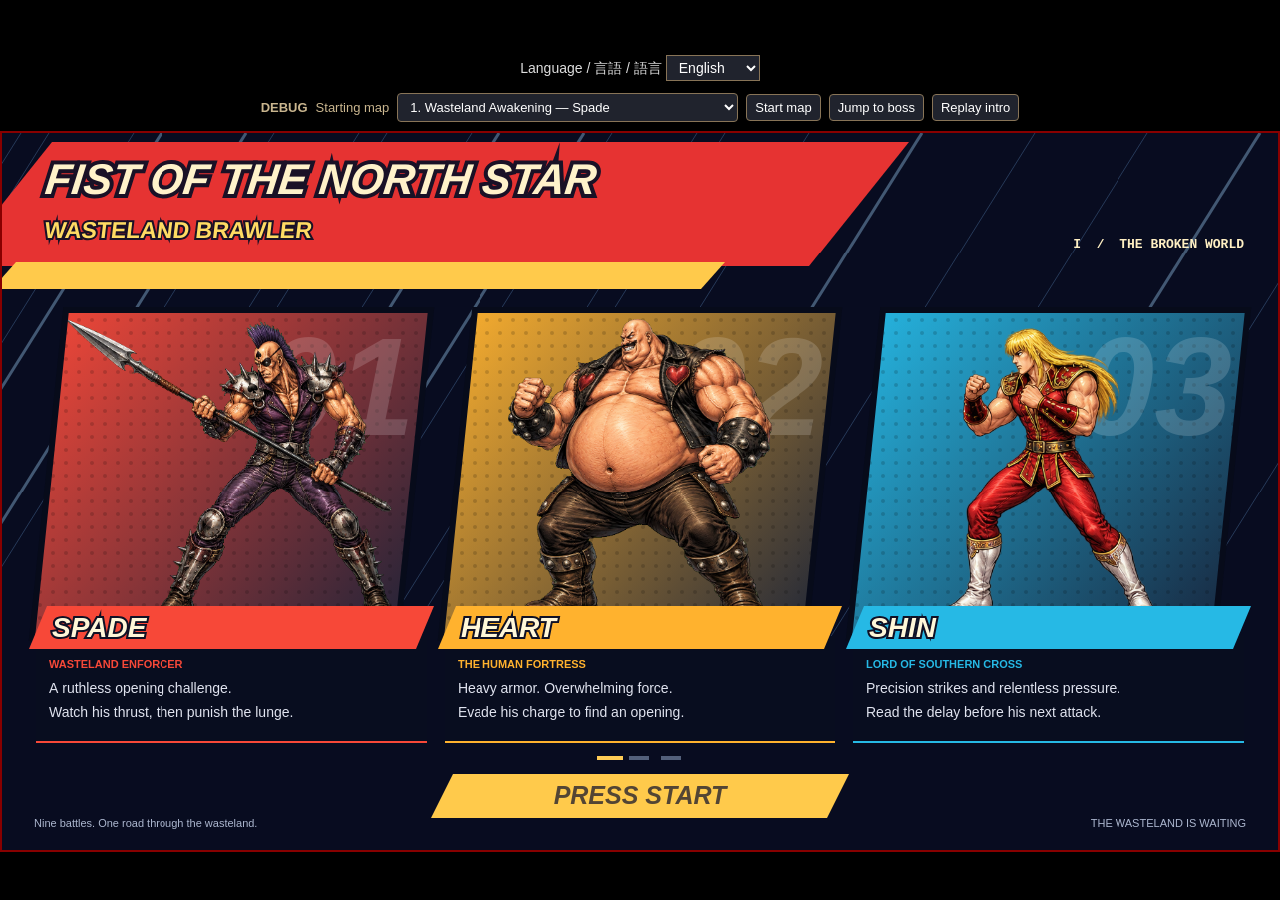
==== commit a5b677a2: "Refine combat and campaign gameplay" ====
--- a/index.html
+++ b/index.html
@@ -2355,6 +2355,7 @@
   const height=(projectile.z-(target.z||0))/fighterHitHeight(target);
   return height>=.82?'head':height<.45?'lower':'upper';
 }
+function blockerStunMultiplier(e){return e.type==='shield'||e.profile?.guard?2:1;}
 function shieldBlocks(shooter,e){
   return (e.type==='shield'||e.name==='Shield Captain')&&e.onGround&&!e.stun&&!e.downT&&!e.riseT&&
     (shooter.x-e.x)*e.dir>=0&&(!e.attack||e.attack.elapsed<e.attack.startup);
@@ -2409,7 +2410,7 @@
   if(e.hp<=0||knockdown) {
     beginEnemyFall(e,shooter,knockdown?5:4);
   } else {
-    e.state='stunned';e.stun=COMBAT.enemyStun;e.vx=away*2.1;
+    e.state='stunned';e.stun=COMBAT.enemyStun*blockerStunMultiplier(e);e.vx=away*2.1;
   }
 }
 function hitBoss(shooter,b,dmg,zone='upper') {
@@ -2428,7 +2429,7 @@
     beginEnemyFall(b,shooter,4);
     addFlash('#ff0000',.35);addShake(8);
   } else {
-    if(!guarded){b.state='stunned';b.stun=21;b.vx=(b.x>=shooter.x?1:-1)*1.3;}
+    if(!guarded){b.state='stunned';b.stun=21*blockerStunMultiplier(b);b.vx=(b.x>=shooter.x?1:-1)*1.3;}
     if(b.hp<b.maxHp*.5&&b.phase===1){b.phase=2;spawnTxt(b.x,b.y-160,'ENRAGED!','#f00',18);}
   }
 }
@@ -2496,6 +2497,31 @@
  a.fired++;e.weaponWait=c.wait;
  if(c.kind==='shotgun')beep(85,.14,.2,'sawtooth',35);else beep(520,.08,.09,'triangle',180);
 }
+// Some squad members take a lane around the player before closing from behind.
+function updateEnemyFlank(e,target){
+ if(!e.flankEnabled)return false;
+ if(e.flankCooldown>0){e.flankCooldown--;return false;}
+ if(!e.flankRoute){
+  const side=e.x>=target.x?1:-1;
+  const lane=target.y<(LANE_BACK+LANE_FRONT)/2?LANE_FRONT-5:LANE_BACK+5;
+  const behind=clmp(target.x-side*110,(GS.arena?.left||0)+45,(GS.arena?.right||LEVEL_W)-45);
+  e.flankRoute={lane,x:behind,phase:0,ticks:0};
+ }
+ const route=e.flankRoute;route.ticks++;
+ if(route.phase===0&&Math.abs(e.y-route.lane)<6)route.phase=1;
+ if(route.ticks>240||(route.phase===1&&Math.abs(e.x-route.x)<12)){
+  e.flankRoute=null;e.flankCooldown=240+Math.floor(Math.random()*180);return false;
+ }
+ const speed=(e.def?.spd||e.spd)*.72;
+ const dx=route.phase===0?0:route.x-e.x,dy=route.lane-e.y;
+ const diagonal=Math.abs(dx)>6&&Math.abs(dy)>5?Math.SQRT1_2:1;
+ e.moveX=approachSpeed(e.moveX||0,Math.abs(dx)>6?Math.sign(dx)*speed*diagonal:0,ENEMY_MOTION.accel);
+ e.moveY=approachSpeed(e.moveY||0,Math.abs(dy)>5?Math.sign(dy)*speed*.8*diagonal:0,ENEMY_MOTION.accel);
+ e.x=clmp(e.x+e.moveX,(GS.arena?.left||0)+22,(GS.arena?.right||LEVEL_W)-22);
+ e.y=clmp(e.y+e.moveY,LANE_BACK,LANE_FRONT);
+ if(Math.abs(e.moveX)>.05)e.dir=Math.sign(e.moveX);
+ setFighterState(e,'walk');return true;
+}
 function updateWeaponEnemy(e){
  const c=ENEMY_WEAPONS[enemyWeaponKey(e)];if(!c)return false;
  if(e.attack){
@@ -2506,6 +2532,7 @@
  }
  if(e.weaponWait>0){e.weaponWait--;e.moveX=0;e.moveY=0;setFighterState(e,'idle');return true;}
  const target=nearestPlayer(e.x,e.y);if(!target)return true;
+ if(updateEnemyFlank(e,target))return true;
  const dx=target.x-e.x,dy=target.y-e.y;e.dir=dx>=0?1:-1;
  if(Math.abs(dx)<=c.range&&Math.abs(dy)<=COMBAT.lane&&e.x>=cam.x+10&&e.x<=cam.x+gameplayViewWidth()-10){
   e.attack={weapon:c.kind,fired:0,elapsed:0,startup:c.startup,active:(c.shots-1)*c.gap+3,recovery:c.recovery,range:c.range,lane:23,damage:c.damage,target,hits:new Set()};
@@ -2583,6 +2610,7 @@
     return;
   }
   const target=nearestPlayer(e.x,e.y);if(!target)return;
+  if(!boss&&updateEnemyFlank(e,target))return;
   const dx=target.x-e.x,dy=target.y-e.y;
   e.dir=dx>=0?1:-1;
   const roleMove=e.def?.roleMove?MOVE_LIBRARY[e.def.roleMove]:null;
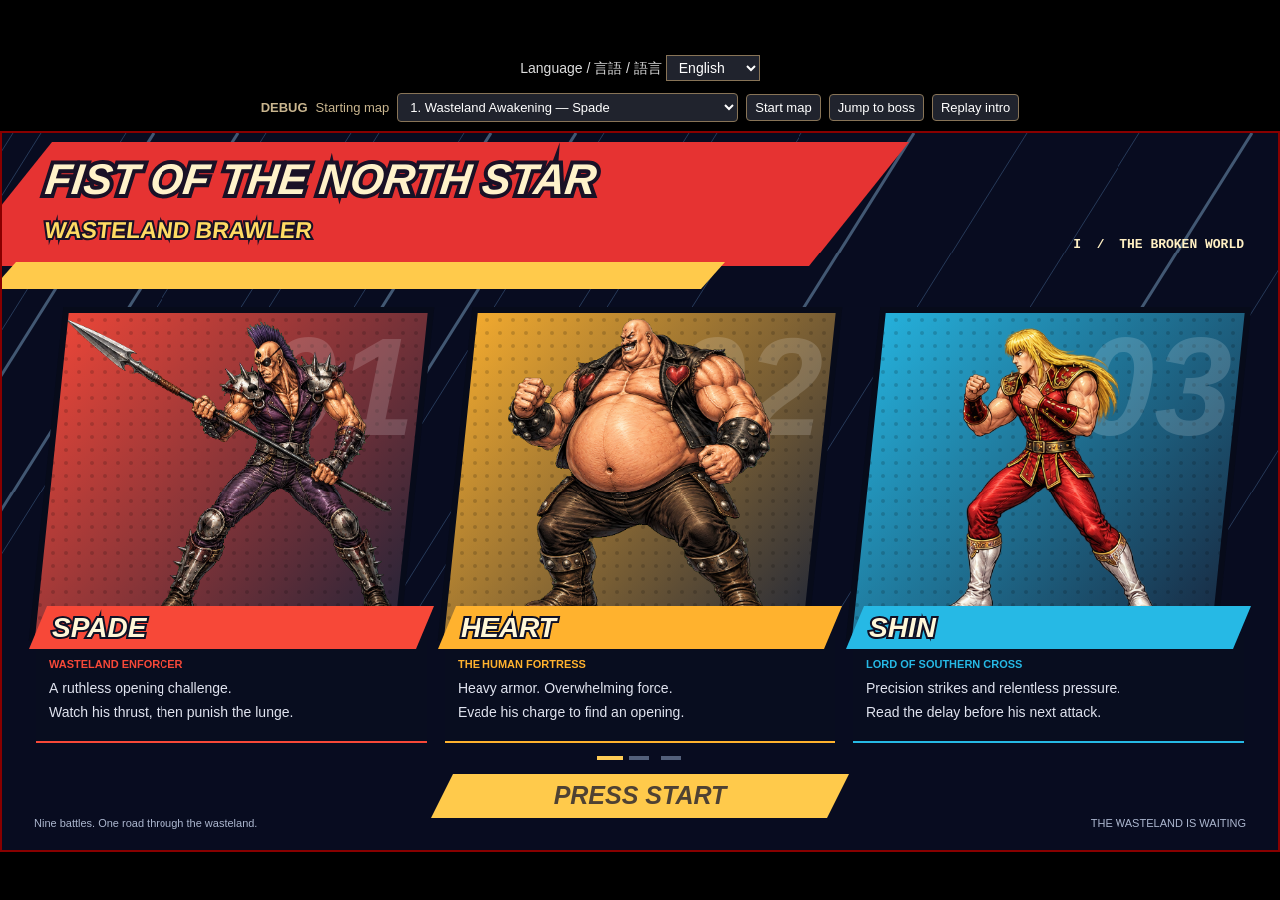
==== commit fda9b8fc: "Add GA4 gameplay analytics" ====
--- a/index.html
+++ b/index.html
@@ -3,6 +3,15 @@
 <head>
 <meta charset="UTF-8">
 <meta name="viewport" content="width=device-width, initial-scale=1, viewport-fit=cover">
+<!-- Google tag (gtag.js): the same GA4 stream is used in every environment. -->
+<script async src="https://www.googletagmanager.com/gtag/js?id=G-8RVNFE3R2G"></script>
+<script>
+  window.dataLayer = window.dataLayer || [];
+  function gtag(){dataLayer.push(arguments);}
+  gtag('js', new Date());
+  gtag('config', 'G-8RVNFE3R2G');
+</script>
+<script src="analytics.js" defer></script>
 <link rel="stylesheet" href="mobile.css">
 <script src="mobile-controls.js" defer></script>
 <title>北斗の拳 — Fist of the North Star: Wasteland Brawler</title>
@@ -4164,6 +4173,12 @@
     render();
     if(didTick){clearKeys();updateGpPrev();}
   }
+  window.GAME_ANALYTICS?.observe(GS.state,{
+    mode:GS.mode,
+    playerCount:GS.mode==='2p'?2:1,
+    levelNumber:GS.lvlIdx+1,
+    fighter:CHAR_DEFS[P1.charIdx]?.name||'Unknown'
+  });
   smoothRender=false;
   requestAnimationFrame(loop);
 }
--- a/mobile.css
+++ b/mobile.css
@@ -12,16 +12,28 @@
   #touchStick { position:absolute; left:20px; bottom:32px; width:138px; height:138px; border-radius:50%; background:#14152299; border:2px solid #ad9b7977; touch-action:none; }
   #touchStick::before { content:'✚'; position:absolute; inset:0; display:grid; place-items:center; font:88px sans-serif; color:#c4b59544; }
   #touchKnob { position:absolute; width:50px; height:50px; left:42px; top:42px; border-radius:50%; background:#d3b57888; pointer-events:none; }
-  #touchActions { position:absolute; right:14px; bottom:20px; display:grid; grid-template-columns:repeat(3,58px); gap:8px; }
-  #touchActions button { min-height:58px; border-radius:50%; border:2px solid #d6b56b99; background:#242536bb; color:#fff; font:bold 11px sans-serif; touch-action:none; }
-  #touchActions button.active { background:#a54827dd; transform:scale(.95); }
-  #touchActions .wide { border-radius:16px; min-height:40px; }
+  #touchStart { position:absolute; z-index:2; left:50%; bottom:8px; width:72px; height:34px; transform:translateX(-50%); border:1px solid #d6b56baa; border-radius:18px; background:linear-gradient(180deg,#3c3d4ecc,#1b1c29ee); box-shadow:inset 0 1px 1px #ffffff33,0 4px 10px #0008; color:#f6e4bd; font:bold 10px sans-serif; letter-spacing:1.4px; touch-action:none; }
+  #touchStart.active { background:#8d3b25ee; transform:translateX(-50%) scale(.94); }
+  #touchActions { position:absolute; right:8px; bottom:20px; width:190px; height:164px; }
+  #touchActions::before { content:''; position:absolute; right:2px; top:25px; width:165px; height:118px; border:2px solid #d6b56b33; border-left-color:transparent; border-bottom-color:transparent; border-radius:50%; transform:rotate(-10deg); pointer-events:none; }
+  #touchActions button { position:absolute; border:2px solid #d6b56baa; background:radial-gradient(circle at 35% 25%,#55586acc 0,#292a3ddd 45%,#171824ee 100%); box-shadow:inset 0 2px 2px #ffffff2b,0 5px 12px #0009; color:#fff; font:bold 10px sans-serif; letter-spacing:.2px; touch-action:none; }
+  #touchActions button.active { background:radial-gradient(circle at 35% 25%,#df7650 0,#a54827 55%,#5f2418 100%); box-shadow:inset 0 2px 3px #ffffff44,0 2px 6px #0008; transform:scale(.93); }
+  #touchActions .action { width:62px; height:62px; border-radius:48% 52% 50% 50% / 56% 56% 44% 44%; }
+  #touchActions .punch { left:0; top:83px; }
+  #touchActions .kick { left:62px; top:38px; }
+  #touchActions .jump { right:0; top:72px; }
+  #touchActions .combo { top:0; width:70px; height:29px; border-radius:15px 15px 20px 20px; border-width:1px; color:#e8d6b2; font-size:9px; }
+  #touchActions .special { left:27px; transform:rotate(-7deg); }
+  #touchActions .super { right:21px; transform:rotate(7deg); }
+  #touchActions .special.active { transform:rotate(-7deg) scale(.93); }
+  #touchActions .super.active { transform:rotate(7deg) scale(.93); }
   @media (orientation:landscape) {
     body #gameCanvas { width:min(100%, calc(100dvh * 16 / 9)); margin:auto; }
     #touchControls { position:fixed; inset:0; height:100%; pointer-events:none; }
-    #touchStick, #touchActions { pointer-events:auto; bottom:max(12px,env(safe-area-inset-bottom)); }
+    #touchStick, #touchActions, #touchStart { pointer-events:auto; bottom:max(12px,env(safe-area-inset-bottom)); }
     #touchStick { left:max(14px,env(safe-area-inset-left)); width:120px; height:120px; }
     #touchKnob { left:33px; top:33px; }
     #touchActions { right:max(14px,env(safe-area-inset-right)); }
+    #touchStart { width:68px; height:31px; }
   }
 }
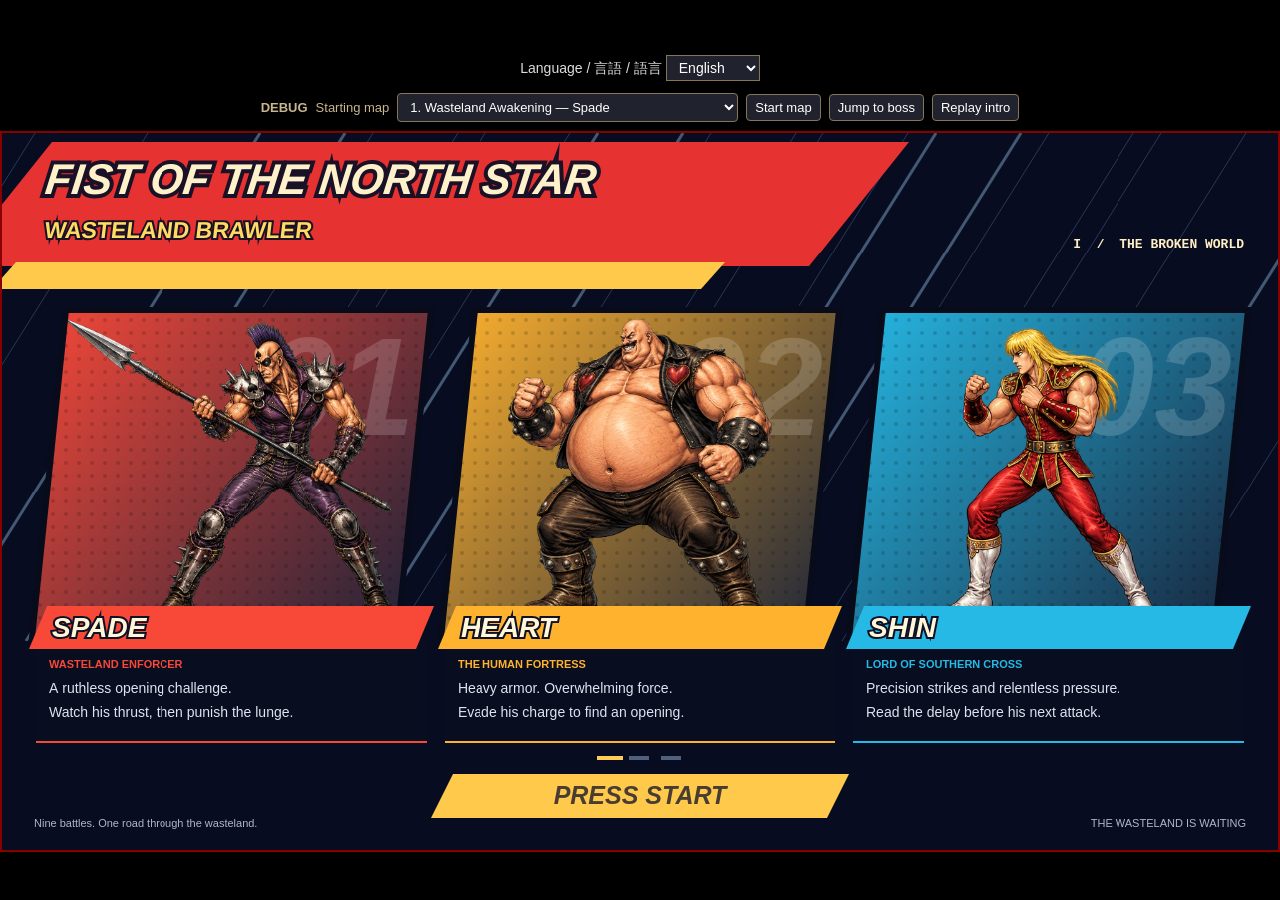
==== commit de503213: "update" ====
--- a/index.html
+++ b/index.html
@@ -49,6 +49,7 @@
 window.SPRITE_MANIFEST = {"generated":true,"sprites":{"ken_idle":{"sheet":"assets/sprites/ken-hd-v1/body.png","regions":[[0,0,634,447],[634,0,634,447],[1268,0,634,447],[1902,0,634,447],[1902,0,634,447],[1268,0,634,447],[634,0,634,447],[0,0,634,447]],"anchors":[317.0,951.0,1585.0,2219.0,2219.0,1585.0,951.0,317.0],"scale":0.4160756501182033,"dh":176,"dw":264},"ken_walk":{"sheet":"assets/sprites/ken-hd-v1/walk.png","regions":[[0,0,276,424],[276,0,276,424],[552,0,276,424],[828,0,276,424],[0,424,276,424],[276,424,276,424],[552,424,276,424],[828,424,276,424],[0,848,276,424],[276,848,276,424],[552,848,276,424],[828,848,276,424]],"anchors":[138.0,414.0,690.0,966.0,138.0,414.0,690.0,966.0,138.0,414.0,690.0,966.0],"scale":0.4433249370277078,"dh":176,"dw":122},"ken_punch":{"sheet":"assets/sprites/ken-hd-v1/punch.png","regions":[[0,0,403,442],[0,0,403,442],[403,0,403,442],[806,0,403,442],[806,0,403,442],[1209,0,403,442],[1209,0,403,442],[0,0,403,442]],"anchors":[201.5,201.5,604.5,1007.5,1007.5,1410.5,1410.5,201.5],"scale":0.44783715012722647,"dh":176,"dw":180},"ken_kick":{"sheet":"assets/sprites/ken-hd-v1/kick.png","regions":[[0,0,594,414],[0,0,594,414],[594,0,594,414],[1188,0,594,414],[1188,0,594,414],[1782,0,594,414],[1782,0,594,414],[0,0,594,414]],"anchors":[297.0,297.0,891.0,1485.0,1485.0,2079.0,2079.0,297.0],"scale":0.4512820512820513,"dh":176,"dw":268},"ken_special":{"sheet":"assets/sprites/ken-hd-v1/punch.png","regions":[[0,0,403,442],[403,0,403,442],[806,0,403,442],[806,0,403,442],[1209,0,403,442],[403,0,403,442],[806,0,403,442],[0,0,403,442]],"anchors":[201.5,604.5,1007.5,1007.5,1410.5,604.5,1007.5,201.5],"scale":0.44783715012722647,"dh":176,"dw":180},"ken_jump":{"sheet":"assets/sprites/ken-hd-v1/body.png","regions":[[0,447,634,447],[634,447,634,447],[634,447,634,447],[1268,447,634,447],[1268,447,634,447],[1902,447,634,447],[1902,447,634,447],[0,0,634,447]],"anchors":[317.0,951.0,951.0,1585.0,1585.0,2219.0,2219.0,317.0],"scale":0.4160756501182033,"dh":176,"dw":264},"rei_idle":{"sheet":"assets/sprites/rei-hd-v1/body.png","regions":[[0,0,777,392],[777,0,777,392],[1554,0,777,392],[2331,0,777,392],[2331,0,777,392],[1554,0,777,392],[777,0,777,392],[0,0,777,392]],"anchors":[388.5,1165.5,1942.5,2719.5,2719.5,1942.5,1165.5,388.5],"scale":0.4782608695652174,"dh":176,"dw":372},"rei_walk":{"sheet":"assets/sprites/rei-hd-v1/walk.png","regions":[[0,0,269,396],[269,0,269,396],[538,0,269,396],[807,0,269,396],[0,396,269,396],[269,396,269,396],[538,396,269,396],[807,396,269,396],[0,792,269,396],[269,792,269,396],[538,792,269,396],[807,792,269,396]],"anchors":[134.5,403.5,672.5,941.5,134.5,403.5,672.5,941.5,134.5,403.5,672.5,941.5],"scale":0.4808743169398907,"dh":176,"dw":129},"rei_punch":{"sheet":"assets/sprites/rei-hd-v1/punch.png","regions":[[0,0,448,408],[0,0,448,408],[448,0,448,408],[896,0,448,408],[896,0,448,408],[1344,0,448,408],[1344,0,448,408],[0,0,448,408]],"anchors":[224.0,224.0,672.0,1120.0,1120.0,1568.0,1568.0,224.0],"scale":0.5,"dh":176,"dw":224},"rei_kick":{"sheet":"assets/sprites/rei-hd-v1/kick.png","regions":[[0,0,662,390],[0,0,662,390],[662,0,662,390],[1324,0,662,390],[1324,0,662,390],[1986,0,662,390],[1986,0,662,390],[0,0,662,390]],"anchors":[331.0,331.0,993.0,1655.0,1655.0,2317.0,2317.0,331.0],"scale":0.4808743169398907,"dh":176,"dw":318},"rei_special":{"sheet":"assets/sprites/rei-hd-v1/punch.png","regions":[[0,0,448,408],[448,0,448,408],[896,0,448,408],[896,0,448,408],[1344,0,448,408],[448,0,448,408],[896,0,448,408],[0,0,448,408]],"anchors":[224.0,672.0,1120.0,1120.0,1568.0,672.0,1120.0,224.0],"scale":0.5,"dh":176,"dw":224},"rei_jump":{"sheet":"assets/sprites/rei-hd-v1/body.png","regions":[[0,392,777,392],[777,392,777,392],[777,392,777,392],[1554,392,777,392],[1554,392,777,392],[2331,392,777,392],[2331,392,777,392],[0,0,777,392]],"anchors":[388.5,1165.5,1165.5,1942.5,1942.5,2719.5,2719.5,388.5],"scale":0.4782608695652174,"dh":176,"dw":372},"toki_idle":{"sheet":"assets/sprites/toki-hd-v1/body.png","regions":[[0,0,435,378],[435,0,435,378],[870,0,435,378],[1305,0,435,378],[1305,0,435,378],[870,0,435,378],[435,0,435,378],[0,0,435,378]],"anchors":[217.5,652.5,1087.5,1522.5,1522.5,1087.5,652.5,217.5],"scale":0.5101449275362319,"dh":176,"dw":222},"toki_walk":{"sheet":"assets/sprites/toki-hd-v1/walk.png","regions":[[0,0,364,386],[364,0,364,386],[728,0,364,386],[1092,0,364,386],[0,386,364,386],[364,386,364,386],[728,386,364,386],[1092,386,364,386],[0,772,364,386],[364,772,364,386],[728,772,364,386],[1092,772,364,386]],"anchors":[182.0,546.0,910.0,1274.0,182.0,546.0,910.0,1274.0,182.0,546.0,910.0,1274.0],"scale":0.5028571428571429,"dh":176,"dw":183},"toki_punch":{"sheet":"assets/sprites/toki-hd-v1/punch.png","regions":[[0,0,353,395],[0,0,353,395],[353,0,353,395],[706,0,353,395],[706,0,353,395],[1059,0,353,395],[1059,0,353,395],[0,0,353,395]],"anchors":[176.5,176.5,529.5,882.5,882.5,1235.5,1235.5,176.5],"scale":0.5176470588235295,"dh":176,"dw":183},"toki_kick":{"sheet":"assets/sprites/toki-hd-v1/kick.png","regions":[[0,0,620,398],[0,0,620,398],[620,0,620,398],[1240,0,620,398],[1240,0,620,398],[1860,0,620,398],[1860,0,620,398],[0,0,620,398]],"anchors":[310.0,310.0,930.0,1550.0,1550.0,2170.0,2170.0,310.0],"scale":0.47058823529411764,"dh":176,"dw":292},"toki_special":{"sheet":"assets/sprites/toki-hd-v1/punch.png","regions":[[0,0,353,395],[353,0,353,395],[706,0,353,395],[706,0,353,395],[1059,0,353,395],[353,0,353,395],[706,0,353,395],[0,0,353,395]],"anchors":[176.5,529.5,882.5,882.5,1235.5,529.5,882.5,176.5],"scale":0.5176470588235295,"dh":176,"dw":183},"toki_jump":{"sheet":"assets/sprites/toki-hd-v1/body.png","regions":[[0,378,435,378],[435,378,435,378],[435,378,435,378],[870,378,435,378],[870,378,435,378],[1305,378,435,378],[1305,378,435,378],[0,0,435,378]],"anchors":[217.5,652.5,652.5,1087.5,1087.5,1522.5,1522.5,217.5],"scale":0.5101449275362319,"dh":176,"dw":222},"enemy_idle":{"path":"assets/sprites/enemy_idle.png","dw":99,"dh":144},"enemy_walk":{"path":"assets/sprites/enemy_walk.png","dw":99,"dh":144},"enemy_attack":{"path":"assets/sprites/enemy_attack.png","dw":99,"dh":144},"spade_idle":{"path":"assets/sprites/boss_spade_idle.png","dw":147,"dh":218},"spade_attack":{"path":"assets/sprites/boss_spade_attack.png","dw":147,"dh":218},"heart_idle":{"path":"assets/sprites/boss_heart_idle.png","dw":186,"dh":259},"heart_attack":{"path":"assets/sprites/boss_heart_attack.png","dw":186,"dh":259},"bg_wasteland":{"path":"assets/sprites/bg_wasteland.png","dw":2560,"dh":720},"bg_village":{"path":"assets/sprites/bg_village.png","dw":2560,"dh":720},"toki_stunned":{"sheet":"assets/sprites/toki-hd-v1/body.png","regions":[[0,756,435,378],[0,756,435,378],[0,756,435,378]],"anchors":[217.5,217.5,217.5],"scale":0.5101449275362319,"dh":176,"dw":222},"rei_stunned":{"sheet":"assets/sprites/rei-hd-v1/body.png","regions":[[0,784,777,392],[0,784,777,392],[0,784,777,392]],"anchors":[388.5,388.5,388.5],"scale":0.4782608695652174,"dh":176,"dw":372},"rei_jumpkick":{"sheet":"assets/sprites/rei-hd-v1/kick.png","regions":[[0,780,662,390],[662,780,662,390],[1324,780,662,390],[1324,780,662,390],[1986,780,662,390],[0,780,662,390]],"anchors":[331.0,993.0,1655.0,1655.0,2317.0,331.0],"scale":0.4808743169398907,"dh":176,"dw":318},"ken_jumpkick":{"sheet":"assets/sprites/ken-hd-v1/kick.png","regions":[[0,828,594,414],[594,828,594,414],[1188,828,594,414],[1188,828,594,414],[1782,828,594,414],[0,828,594,414]],"anchors":[297.0,891.0,1485.0,1485.0,2079.0,297.0],"scale":0.4512820512820513,"dh":176,"dw":268},"toki_jumpkick":{"sheet":"assets/sprites/toki-hd-v1/kick.png","regions":[[0,796,620,398],[620,796,620,398],[1240,796,620,398],[1240,796,620,398],[1860,796,620,398],[0,796,620,398]],"anchors":[310.0,930.0,1550.0,1550.0,2170.0,310.0],"scale":0.47058823529411764,"dh":176,"dw":292},"ken_stunned":{"sheet":"assets/sprites/ken-hd-v1/body.png","regions":[[0,894,634,447],[0,894,634,447],[0,894,634,447]],"anchors":[317.0,317.0,317.0],"scale":0.4160756501182033,"dh":176,"dw":264},"ken_knockdown":{"sheet":"assets/sprites/ken-hd-v1/body.png","regions":[[634,894,634,447],[1268,894,634,447]],"anchors":[951.0,1585.0],"scale":0.4160756501182033,"dh":176,"dw":264},"ken_getup":{"sheet":"assets/sprites/ken-hd-v1/body.png","regions":[[1268,894,634,447],[1902,894,634,447],[0,0,634,447]],"anchors":[1585.0,2219.0,317.0],"scale":0.4160756501182033,"dh":176,"dw":264},"ken_landing":{"sheet":"assets/sprites/ken-hd-v1/body.png","regions":[[1902,447,634,447],[1902,447,634,447],[0,0,634,447]],"anchors":[2219.0,2219.0,317.0],"scale":0.4160756501182033,"dh":176,"dw":264},"ken_punch_high":{"sheet":"assets/sprites/ken-hd-v1/punch.png","regions":[[0,442,403,442],[403,442,403,442],[806,442,403,442],[806,442,403,442],[1209,442,403,442],[0,442,403,442]],"anchors":[201.5,604.5,1007.5,1007.5,1410.5,201.5],"scale":0.44783715012722647,"dh":176,"dw":180},"ken_punch_low":{"sheet":"assets/sprites/ken-hd-v1/punch.png","regions":[[0,884,403,442],[403,884,403,442],[806,884,403,442],[806,884,403,442],[1209,884,403,442],[0,884,403,442]],"anchors":[201.5,604.5,1007.5,1007.5,1410.5,201.5],"scale":0.44783715012722647,"dh":176,"dw":180},"ken_kick_high":{"sheet":"assets/sprites/ken-hd-v1/kick.png","regions":[[0,0,594,414],[594,0,594,414],[1188,0,594,414],[1188,0,594,414],[1782,0,594,414],[0,0,594,414]],"anchors":[297.0,891.0,1485.0,1485.0,2079.0,297.0],"scale":0.4512820512820513,"dh":176,"dw":268},"ken_kick_low":{"sheet":"assets/sprites/ken-hd-v1/kick.png","regions":[[0,414,594,414],[594,414,594,414],[1188,414,594,414],[1188,414,594,414],[1782,414,594,414],[0,414,594,414]],"anchors":[297.0,891.0,1485.0,1485.0,2079.0,297.0],"scale":0.4512820512820513,"dh":176,"dw":268},"rei_punch_high":{"sheet":"assets/sprites/rei-hd-v1/punch.png","regions":[[0,408,448,408],[448,408,448,408],[896,408,448,408],[896,408,448,408],[1344,408,448,408],[0,408,448,408]],"anchors":[224.0,672.0,1120.0,1120.0,1568.0,224.0],"scale":0.5,"dh":176,"dw":224},"rei_punch_low":{"sheet":"assets/sprites/rei-hd-v1/punch.png","regions":[[0,816,448,408],[448,816,448,408],[896,816,448,408],[896,816,448,408],[1344,816,448,408],[0,816,448,408]],"anchors":[224.0,672.0,1120.0,1120.0,1568.0,224.0],"scale":0.5,"dh":176,"dw":224},"rei_kick_high":{"sheet":"assets/sprites/rei-hd-v1/kick.png","regions":[[0,0,662,390],[662,0,662,390],[1324,0,662,390],[1324,0,662,390],[1986,0,662,390],[0,0,662,390]],"anchors":[331.0,993.0,1655.0,1655.0,2317.0,331.0],"scale":0.4808743169398907,"dh":176,"dw":318},"rei_kick_low":{"sheet":"assets/sprites/rei-hd-v1/kick.png","regions":[[0,390,662,390],[662,390,662,390],[1324,390,662,390],[1324,390,662,390],[1986,390,662,390],[0,390,662,390]],"anchors":[331.0,993.0,1655.0,1655.0,2317.0,331.0],"scale":0.4808743169398907,"dh":176,"dw":318},"toki_punch_high":{"sheet":"assets/sprites/toki-hd-v1/punch.png","regions":[[0,395,353,395],[353,395,353,395],[706,395,353,395],[706,395,353,395],[1059,395,353,395],[0,395,353,395]],"anchors":[176.5,529.5,882.5,882.5,1235.5,176.5],"scale":0.5176470588235295,"dh":176,"dw":183},"toki_punch_low":{"sheet":"assets/sprites/toki-hd-v1/punch.png","regions":[[0,790,353,395],[353,790,353,395],[706,790,353,395],[706,790,353,395],[1059,790,353,395],[0,790,353,395]],"anchors":[176.5,529.5,882.5,882.5,1235.5,176.5],"scale":0.5176470588235295,"dh":176,"dw":183},"toki_kick_high":{"sheet":"assets/sprites/toki-hd-v1/kick.png","regions":[[0,0,620,398],[620,0,620,398],[1240,0,620,398],[1240,0,620,398],[1860,0,620,398],[0,0,620,398]],"anchors":[310.0,930.0,1550.0,1550.0,2170.0,310.0],"scale":0.47058823529411764,"dh":176,"dw":292},"toki_kick_low":{"sheet":"assets/sprites/toki-hd-v1/kick.png","regions":[[0,398,620,398],[620,398,620,398],[1240,398,620,398],[1240,398,620,398],[1860,398,620,398],[0,398,620,398]],"anchors":[310.0,930.0,1550.0,1550.0,2170.0,310.0],"scale":0.47058823529411764,"dh":176,"dw":292},"rei_knockdown":{"sheet":"assets/sprites/rei-hd-v1/body.png","regions":[[777,784,777,392],[1554,784,777,392]],"anchors":[1165.5,1942.5],"scale":0.4782608695652174,"dh":176,"dw":372},"rei_getup":{"sheet":"assets/sprites/rei-hd-v1/body.png","regions":[[1554,784,777,392],[2331,784,777,392],[0,0,777,392]],"anchors":[1942.5,2719.5,388.5],"scale":0.4782608695652174,"dh":176,"dw":372},"rei_landing":{"sheet":"assets/sprites/rei-hd-v1/body.png","regions":[[2331,392,777,392],[2331,392,777,392],[0,0,777,392]],"anchors":[2719.5,2719.5,388.5],"scale":0.4782608695652174,"dh":176,"dw":372},"toki_knockdown":{"sheet":"assets/sprites/toki-hd-v1/body.png","regions":[[435,756,435,378],[870,756,435,378]],"anchors":[652.5,1087.5],"scale":0.5101449275362319,"dh":176,"dw":222},"toki_getup":{"sheet":"assets/sprites/toki-hd-v1/body.png","regions":[[870,756,435,378],[1305,756,435,378],[0,0,435,378]],"anchors":[1087.5,1522.5,217.5],"scale":0.5101449275362319,"dh":176,"dw":222},"toki_landing":{"sheet":"assets/sprites/toki-hd-v1/body.png","regions":[[1305,378,435,378],[1305,378,435,378],[0,0,435,378]],"anchors":[1522.5,1522.5,217.5],"scale":0.5101449275362319,"dh":176,"dw":222}}};
 </script>
 <script src="assets/characters/manifest.js?v=boss-combat-3"></script>
+<script src="assets/characters/knockdown-v1/manifest.js"></script>
 <script src="music.js"></script>
 <script src="i18n.js"></script>
 <script src="i18n-story.js?v=illustrated-intro-2"></script>
@@ -93,8 +94,13 @@
 const SPR       = {};          // name → { img, dw, dh }
 const CHARACTER_IMAGES = {};
 const ENEMY_WALK_IMAGES={};
-for(const name of ['scavenger','thug','gang','heavy','spear','knife','shield','nanto','gunner','whip','bomber','elite']){
+const NPC_WALK_KEYS=['scavenger','thug','gang','heavy','spear','knife','shield','nanto','gunner','whip','bomber','elite'];
+for(const name of NPC_WALK_KEYS){
   const image=new Image();image.src=`assets/characters/${name}-walk-v3.png`;ENEMY_WALK_IMAGES[name]=image;
+}
+const KNOCKDOWN_IMAGES={};
+for(const [key,meta] of Object.entries(window.KNOCKDOWN_ART||{})){
+ const img=new Image();img.src=meta.path;KNOCKDOWN_IMAGES[key]={...meta,img};
 }
 const SCAVENGER_WALK_IMAGE=ENEMY_WALK_IMAGES.scavenger;
 for (const [key, info] of Object.entries(window.CHARACTER_ART || {})) {
@@ -133,10 +139,13 @@
     const frame=Math.floor(visualValue(r,'stride')/ENEMY_MOTION.strideDistance*8)%8;
     const scale=s.height/(h-16);
     ctx.save();ctx.scale(r.dir<0?-1:1,1);
+    const phase=visualValue(r,'stride')/ENEMY_MOTION.strideDistance*Math.PI*2;
+    ctx.transform(1,0,-.006*(r.walkBlend||0),1,0,0);
+    ctx.scale(1,1+Math.sin(phase*2)*.002);
     ctx.drawImage(image,frame%4*w,Math.floor(frame/4)*h,w,h,-w*scale/2,-(h-8)*scale,w*scale,h*scale);
     ctx.restore();return true;
   }
-  const pose=characterArtPose(r), scale=s.height/(s.cellH-8);
+  const pose=characterArtPose(r), scale=s.height/(s.referenceHeight||s.cellH-8);
   ctx.save();ctx.scale(r.dir<0?-1:1,1);
   if((r.def||r.profile) && !r.attack && !['stunned','knockdown','dying','getup'].includes(r.state)) {
     const weight=r.walkBlend||0,phase=visualValue(r,'stride')/ENEMY_MOTION.strideDistance*Math.PI*2;
@@ -334,11 +343,12 @@
     const tick = Math.floor(Math.max(0, fr || 0) / (step || ANIM_STEP));
     const once = /_(punch|kick|jumpkick|jump|special|stunned|knockdown|getup|landing|punch_high|punch_low|kick_high|kick_low)$/.test(key);
     // Idle returns through its poses instead of snapping from the last to first.
-    const idleTick=key==='ken_idle'?Math.floor(Math.max(0,fr||0)/12)%(count*2-2):0;
-    const pose = s.poses[key==='ken_idle'?(idleTick<count?idleTick:count*2-2-idleTick):once ? Math.min(tick, count-1) : tick % count];
+    const isIdle=key.endsWith('_idle'),idlePeriod=Math.max(1,count*2-2);
+    const idleTick=Math.floor(Math.max(0,fr||0)/18)%idlePeriod;
+    const pose = s.poses[isIdle?(idleTick<count?idleTick:count*2-2-idleTick):once ? Math.min(tick, count-1) : tick % count];
     ctx.save(); ctx.translate(sx, y);
     if (dir < 0) ctx.scale(-1, 1);
-    if (key.endsWith('_idle')) ctx.scale(1,1+Math.sin((fr||0)*.075)*.004);
+    if (key.endsWith('_idle')) ctx.scale(1,1+Math.sin((fr||0)*.035)*.004);
     ctx.drawImage(pose, -(pose.anchorX ?? pose.width/2)*s.scale, -pose.height*s.scale,
                   pose.width*s.scale, pose.height*s.scale);
     ctx.restore();
@@ -413,18 +423,66 @@
     o.start(); o.stop(a.currentTime + dur);
   } catch(e) {}
 }
-function sndHit()     { beep(180, 0.08, 0.22, 'sawtooth', 55); }
-function sndHitHard() { beep(90,  0.15, 0.35, 'sawtooth', 28); }
+// Layered synthesized Foley. Short per-event limits tame large-group impacts.
+let sfxBus=null,sfxNoise=null;
+const sfxLast=new Map();
+function combatSfx(kind){
+ try{
+  const a=audio();if(a.state==='suspended')a.resume().catch(()=>{});
+  const now=a.currentTime;if(now-(sfxLast.get(kind)??-1)<.035)return;
+  sfxLast.set(kind,now);
+  if(!sfxBus){
+   sfxBus=a.createDynamicsCompressor();sfxBus.threshold.value=-18;sfxBus.ratio.value=6;sfxBus.connect(a.destination);
+   sfxNoise=a.createBuffer(1,a.sampleRate,a.sampleRate);
+   const data=sfxNoise.getChannelData(0);for(let i=0;i<data.length;i++)data[i]=Math.random()*2-1;
+  }
+  const variation=.94+Math.random()*.12;
+  function layer(noise,freq,end,duration,volume,delay=0,type='sine'){
+   const start=now+delay,source=noise?a.createBufferSource():a.createOscillator();
+   const gain=a.createGain(),filter=noise?a.createBiquadFilter():null;
+   if(noise){source.buffer=sfxNoise;filter.type='bandpass';filter.Q.value=.7;filter.frequency.setValueAtTime(freq*variation,start);filter.frequency.exponentialRampToValueAtTime(end*variation,start+duration);source.connect(filter);filter.connect(gain);}
+   else{source.type=type;source.frequency.setValueAtTime(freq*variation,start);source.frequency.exponentialRampToValueAtTime(end*variation,start+duration);source.connect(gain);}
+   gain.gain.setValueAtTime(.001,start);gain.gain.linearRampToValueAtTime(volume,start+.004);gain.gain.exponentialRampToValueAtTime(.001,start+duration);
+   gain.connect(sfxBus);source.onended=()=>{source.disconnect();filter?.disconnect();gain.disconnect();};
+   source.start(start);source.stop(start+duration+.01);
+  }
+  const tone=(...args)=>layer(false,...args),noise=(...args)=>layer(true,...args);
+  switch(kind){
+   case 'punch-swish':noise(1900,700,.09,.12);break;
+   case 'kick-swish':noise(1100,250,.17,.18);break;
+   case 'jump-swish':noise(2500,350,.23,.20);break;
+   case 'punch':noise(2200,600,.07,.25);tone(150,55,.1,.22);break;
+   case 'kick':noise(1200,220,.12,.28);tone(105,32,.18,.32);break;
+   case 'jump':noise(2000,180,.17,.3);tone(140,28,.22,.32);break;
+   case 'block':
+    noise(4500,1300,.05,.18);[780,1210,1870].forEach(f=>tone(f,f*.92,.28,.07));break;
+   case 'down':tone(85,25,.25,.32);noise(600,120,.15,.25);noise(2800,850,.26,.1,.06);break;
+   case 'charge':tone(100,650,.42,.13,0,'triangle');noise(300,2600,.42,.12);break;
+   case 'release':noise(3200,250,.34,.27);tone(230,38,.3,.22);break;
+   case 'wood':
+    noise(1700,220,.13,.28);[0,.04,.09,.16].forEach((d,i)=>tone(210+i*65,70,.08,.12,d,'triangle'));break;
+   case 'metal':
+    noise(2100,450,.18,.2);[190,317,523].forEach(f=>tone(f,f*.8,.48,.12,0,'triangle'));break;
+   case 'glass':
+    noise(6500,2000,.12,.22);[0,.035,.08,.14,.23].forEach((d,i)=>tone(3500+i*610,1700+i*250,.16,.06,d));break;
+  }
+ }catch(e){/* Audio may be unavailable until the first user gesture. */}
+}
+
+function sndHit() { combatSfx('punch'); }
+function sndHitHard() { combatSfx('kick'); }
 function sndDeath()   { beep(260, 0.35, 0.20, 'sawtooth', 30); }
 function sndSpecialKen() {
+  combatSfx('release');
   for (let i = 0; i < 9; i++) setTimeout(() => beep(280+i*90, 0.09, 0.14, 'square'), i*42);
 }
 function sndSpecialRei() {
+  combatSfx('release');
   beep(600, 0.4, 0.2, 'sine', 200);
   setTimeout(() => beep(800, 0.25, 0.12, 'triangle', 400), 100);
 }
 function sndJoin()        { beep(440, 0.1, 0.2, 'square'); setTimeout(() => beep(660, 0.15, 0.2, 'square'), 120); }
-function sndSpecialToki() { beep(900, 0.6, 0.15, 'sine', 400); setTimeout(() => beep(700, 0.4, 0.1, 'sine', 300), 200); }
+function sndSpecialToki() { combatSfx('release');beep(900, 0.6, 0.15, 'sine', 400); setTimeout(() => beep(700, 0.4, 0.1, 'sine', 300), 200); }
 function sndCursor()      { beep(500, 0.05, 0.1, 'square'); }
 function sndConfirm()     { beep(440,0.08,0.15,'square'); setTimeout(()=>beep(660,0.1,0.15,'square'),90); setTimeout(()=>beep(880,0.15,0.18,'square'),180); }
 
@@ -1672,6 +1730,33 @@
 // Each transparent plane scrolls independently; no flattened image hides layers.
 // Painted scenery uses independent panorama, road, roadside and near-debris planes.
 const COMIC_ART = {};
+const ROAD_ART=new Image();
+let roadSurface=null;
+ROAD_ART.onload=()=>{
+  // Cache the horizon blend once; the entire texture then moves as one plane.
+  const surface=document.createElement('canvas');
+  surface.width=ROAD_ART.naturalWidth;surface.height=ROAD_ART.naturalHeight;
+  const g=surface.getContext('2d');g.drawImage(ROAD_ART,0,0);
+  g.globalCompositeOperation='destination-in';
+  const fade=g.createLinearGradient(0,0,0,surface.height*.12);
+  fade.addColorStop(0,'transparent');fade.addColorStop(1,'#fff');
+  g.fillStyle=fade;g.fillRect(0,0,surface.width,surface.height);
+  roadSurface=surface;
+};
+ROAD_ART.src='assets/backgrounds/wasteland-ground-v1.png';
+function drawStableGround(camX,fallback){
+  const top=450,height=Math.max(H,sceneBottom)-top;
+  const img=roadSurface||fallback;
+  const sw=roadSurface?img.width:img.naturalWidth;
+  const sy=roadSurface?0:img.naturalHeight*.79;
+  const sh=roadSurface?img.height:img.naturalHeight-sy;
+  const period=roadSurface?sw/sh*height:1400;
+  const first=Math.floor(camX/period);
+  // Constant width and camera offset across every row prevents texture shearing.
+  for(let tile=first;tile*period-camX<sceneWidth;tile++){
+    ctx.drawImage(img,0,sy,sw,sh,tile*period-camX,top,period,height);
+  }
+}
 function loadComicScenery() {
   for (const [key,file] of Object.entries({wasteland:'wasteland-comic.png',village:'settlement-comic.png',props:'wreckage-comic.png'})) {
     const img=new Image();
@@ -1705,10 +1790,8 @@
 }
 // All scenery resting on the road shares the scroll speed at its contact depth.
 function groundScrollSpeed(y) {
-  const laneBack=LANE_BACK-10,laneFront=LANE_FRONT+10;
-  if(y<laneBack)return lerp(.22,1,clmp((y-450)/(laneBack-450),0,1));
-  if(y<=laneFront)return 1;
-  return lerp(1,1.25,clmp((y-laneFront)/(H-laneFront),0,1));
+  // Ground props and fighters share one world-space plane, including foreground.
+  return 1;
 }
 function drawComicRoadside(camX,village) {
   // Behind fighters: scenery remains outside the walkable lane.
@@ -1732,15 +1815,7 @@
   const scale=586/img.naturalHeight,period=img.naturalWidth*scale;
   const skyTop=Math.min(0,sceneTop);
   drawComicStrip(img,0,img.naturalHeight,skyTop,586-skyTop,camX,.22,period);
-  // Raster-style road perspective, using the actual painted gravel texture.
-  // A soft upper edge blends into the distant road without a horizontal cut.
-  const top=450,bottom=720,sourceTop=img.naturalHeight*.79;
-  for(let y=top;y<Math.max(bottom,sceneBottom);y+=2) {
-    const depth=Math.min(1,(y-top)/(bottom-top)),sy=sourceTop+depth*(img.naturalHeight-sourceTop-2);
-    ctx.globalAlpha=Math.min(1,(y-top)/28);
-    drawComicStrip(img,sy,2,y,2,camX,groundScrollSpeed(y),period*(.88+depth*.34));
-  }
-  ctx.globalAlpha=1;
+  drawStableGround(camX,img);
   drawComicRoadside(camX,village);
   // Thin moving dust veils: transparent, low-contrast and below the characters.
   const time=performance.now()*.012;
@@ -2011,7 +2086,7 @@
 
 function resetPlayer(p, startX) {
   p.kenMove=null;p.reiMove=null;p.forwardTapT=0;p.lastMoveAxis=0;
-  p.moveX=0;p.moveY=0;p.stride=0;p.motionFr=0;p.landingVisual=0;p.attackVariants={punch:0,kick:0};p.walkBlend=0;
+  p.dying=0;p.deathGroundT=0;p.downLandingT=0;p.moveX=0;p.moveY=0;p.stride=0;p.motionFr=0;p.landingVisual=0;p.attackVariants={punch:0,kick:0};p.walkBlend=0;
   p.x=startX; p.y=GROUND_Y; p.vx=0; p.vy=0; p.dir=1; p.onGround=true;
   p.state='idle'; p.fr=0; p.atkTimer=0; p.invincible=90;
   p.z=0;p.vz=0;p.stun=0;p.downT=0;p.riseT=0;p.landT=0;p.attack=null;p.buffer=null;
@@ -2025,18 +2100,80 @@
 const COMBAT = {
   walkX:2.5, walkY:1.35, lane:24, buffer:6, gravity:.5, jumpSpeed:9,
   stun:18, enemyStun:Math.round(23*1.5), down:34, rise:16,
-  punch:{startup:6,active:4,recovery:14,damage:12,range:70},
+  // Including the next input tick: 28 ticks between punches vs 35 between kicks.
+  punch:{startup:6,active:4,recovery:17,damage:12,range:70},
   kick:{startup:9,active:5,recovery:20,damage:20,range:84},
   jumpkick:{startup:5,active:8,recovery:15,damage:28,range:88},
-  jumppunch:{startup:3,active:6,recovery:12,damage:22,range:70},
+  jumppunch:{startup:3,active:6,recovery:13,damage:22,range:70},
 };
 // Shared player movement follows the tuned Ken reference; attacks retain character-specific styles.
-const KEN_MOTION={walkX:3.72,walkY:1.98,accel:.96,gravity:.48,jumpSpeed:12,landing:5,strideDistance:144/.7};
+const KEN_MOTION={walkX:3.72,walkY:1.98,accel:.96,gravity:.48/(1.15*1.15),jumpSpeed:12/1.15,landing:5,strideDistance:144/.7};
 const ENEMY_MOTION={strideDistance:96,accel:.18};
 const PLAYER_ART_KEYS=['ken','rei','toki'];
 function motionFor(p){return PLAYER_ART_KEYS[p.charIdx]?KEN_MOTION:COMBAT;}
 function approachSpeed(value,target,amount){return value<target?Math.min(target,value+amount):Math.max(target,value-amount);}
 let hitStop=0;
+// Presentation advances on real 60 Hz ticks, independently of combat time.
+const SUPER_FX={cards:[],freeze:0,slow:0,credit:0,pending:[{},{}]};
+function resetSuperFX(){
+ SUPER_FX.cards=[];SUPER_FX.freeze=0;SUPER_FX.slow=0;SUPER_FX.credit=0;SUPER_FX.pending=[{},{}];
+ if(typeof BACKGROUND_MUSIC!=='undefined')BACKGROUND_MUSIC.duck?.(false);
+}
+function startSuperFX(p,tier){
+ const cd=CHAR_DEFS[p.charIdx];
+ SUPER_FX.cards.push({p,tier,age:0,duration:tier===2?43:31});
+ SUPER_FX.freeze=Math.max(SUPER_FX.freeze,11);
+ p.superWindup=tier===2?25:18;p.superFirstHit=false;
+ combatSfx('charge');
+}
+function specialImpact(p,final){
+ if(final){impact(6);SUPER_FX.slow=15;SUPER_FX.credit=0;addShake(7);sndHitHard();}
+ else if(!p.superFirstHit){impact(3);addShake(3);p.superFirstHit=true;}
+}
+function superPresentationTick(){
+ if(!['playing','boss'].includes(GS.state)){resetSuperFX();return false;}
+ SUPER_FX.cards=SUPER_FX.cards.filter(c=>!c.p.inactive&&c.p.specialActive&&++c.age<c.duration);
+ if(typeof BACKGROUND_MUSIC!=='undefined')BACKGROUND_MUSIC.duck?.(SUPER_FX.cards.length>0);
+ let paused=false;
+ if(SUPER_FX.freeze>0){SUPER_FX.freeze--;paused=true;}
+ else if(SUPER_FX.slow>0){SUPER_FX.slow--;SUPER_FX.credit+=.35;if(SUPER_FX.credit<1)paused=true;else SUPER_FX.credit--;}
+ if(paused){
+  PLAYERS.forEach((p,i)=>{const input=getInput(i);for(const key of Object.keys(input))if(key.endsWith('P')&&input[key])SUPER_FX.pending[i][key]=true;});
+  updateGpPrev();
+ }
+ return paused;
+}
+function superInput(i){const input={...getInput(i),...SUPER_FX.pending[i]};SUPER_FX.pending[i]={};return input;}
+function drawSuperPresentation(){
+ if(!['playing','boss'].includes(GS.state))return;
+ SUPER_FX.cards.forEach((c,i)=>{
+  const {p,tier,age,duration}=c,rei=p.charIdx===1;
+  const color=rei?'#a6f4ff':'#ffc66b';
+  const fade=Math.min(1,age/4,(duration-age)/8),slide=Math.pow(1-Math.min(1,age/8),3)*W;
+  ctx.save();ctx.globalAlpha=fade;
+  if(i===0){ctx.fillStyle='rgba(4,8,18,.35)';ctx.fillRect(0,100,W,H-100);}
+  ctx.translate(slide,125+i*140);
+  const g=ctx.createLinearGradient(0,0,W,100);g.addColorStop(0,rei?'#123e59':'#581c21');g.addColorStop(1,'rgba(6,10,23,.9)');
+  ctx.fillStyle=g;ctx.beginPath();ctx.moveTo(0,0);ctx.lineTo(W,12);ctx.lineTo(W-50,126);ctx.lineTo(0,110);ctx.closePath();ctx.fill();
+  ctx.strokeStyle=color;ctx.lineWidth=2;ctx.beginPath();ctx.moveTo(0,0);ctx.lineTo(W,12);ctx.stroke();
+  // Clip the existing detailed portrait into the upper strip; keep the floor visible.
+  if(tier===2){ctx.save();ctx.beginPath();ctx.rect(0,2,350,112);ctx.clip();ctx.translate(180,265);ctx.scale(1.8,1.8);
+   if(!rei)drawKenPortrait(0,0,1,'idle',0,0);else CHAR_DEFS[p.charIdx].drawFn(0,0,1,'idle',0,0);ctx.restore();}
+  ctx.strokeStyle=color;ctx.globalAlpha=fade*.4;
+  for(let n=0;n<9;n++){const x=(n*157+age*24)%W;ctx.beginPath();ctx.moveTo(x,20);ctx.lineTo(x-(rei?95:160),95);ctx.stroke();}
+  ctx.globalAlpha=fade;
+  if(!rei){const stars=[[0,20],[25,0],[53,8],[72,31],[105,37],[135,60],[170,48]];
+   ctx.save();ctx.translate(W-235,25);ctx.strokeStyle=color;ctx.beginPath();stars.forEach(([x,y],n)=>n?ctx.lineTo(x,y):ctx.moveTo(x,y));ctx.stroke();
+   stars.forEach(([x,y],n)=>{if(age>=n*2){ctx.fillStyle='#fff2c7';ctx.beginPath();ctx.arc(x,y,3.5,0,Math.PI*2);ctx.fill();}});ctx.restore();}
+  const cd=CHAR_DEFS[p.charIdx],lang=GAME_I18N.language;
+  const names=p.charIdx===0?['北斗百裂拳','北斗百裂拳・奥義']:['南斗水鳥拳','南斗覇者拳'];
+  const name=lang==='en'?(tier===2?cd.sp2Name:cd.sp1Name):names[tier-1];
+  ctx.textAlign='left';ctx.fillStyle=color;ctx.font='bold 15px sans-serif';ctx.fillText(tier===2?'SUPER SPECIAL':'SPECIAL',tier===2?365:55,31);
+  ctx.shadowColor='#000';ctx.shadowBlur=8;ctx.fillStyle='#fff';ctx.font='italic 900 42px sans-serif';ctx.fillText(name,tier===2?365:55,83,W-(tier===2?630:300));
+  ctx.restore();
+ });
+}
+
 const groundLane=e=>e.y;
 function setFighterState(e,state) { if(e.state!==state){e.state=state;e.fr=0;} }
 function impact(ticks) { hitStop=Math.max(hitStop,ticks); }
@@ -2060,13 +2197,16 @@
   e.z+=e.vz;e.vz-=PLAYERS.includes(e)?motionFor(e).gravity:COMBAT.gravity;
   if(e.z<=0){e.z=0;e.vz=0;e.vx=0;e.onGround=true;e.landT=PLAYER_ART_KEYS[e.charIdx]?KEN_MOTION.landing:6;if(PLAYER_ART_KEYS[e.charIdx])e.landingVisual=10;}
 }
+const PLAYER_AURA_REACH={punch:1.10,jumppunch:1.10,kick:1.20,jumpkick:1.30};
+function playerAttackRange(p,kind){return COMBAT[kind].range*(PLAYER_ART_KEYS[p.charIdx]?PLAYER_AURA_REACH[kind]||1:1);}
 function startPlayerAttack(p,kind) {
   const def=COMBAT[kind],finisher=p.comboN>=2 && p.comboT>0;
   const variant=PLAYER_ART_KEYS[p.charIdx]&&!kind.startsWith('jump')?['middle','high','low'][(p.attackVariants??={punch:0,kick:0})[kind]++%3]:'middle';
   p.attack={...def,kind,variant,elapsed:0,hits:new Set(),connected:false,finisher,
-    damage:def.damage+(finisher?10:0)};
+    range:playerAttackRange(p,kind),baseRange:def.range,damage:def.damage+(finisher?10:0)};
   p.atkTimer=def.startup+def.active+def.recovery;
   p.buffer=null;p.fr=0;p.state=kind==='punch'||kind==='jumppunch'?'punch':'kick';
+  combatSfx(kind==='jumppunch'?'jump-swish':kind==='punch'?'punch-swish':'kick-swish');
 }
 // Ken's additional moves. One metre is 80 world pixels (144px fighter ≈ 1.8m).
 const KEN_MOVES={dashDistance:240,dashTicks:32,tapWindow:14,spinCost:40,spinTicks:48,spinRange:170};
@@ -2217,8 +2357,36 @@
  }
 }
 
+function respawnPlayerHere(p){
+ const {x,y,dir}=p;
+ resetPlayer(p,x);p.y=y;p.dir=dir;p.hp=p.maxHp;p.inactive=false;
+ p.riseT=COMBAT.rise;p.state='getup';p.invincible=120;
+}
+function continueCurrentRun(){
+ if(!GS.story||!['gameover','nameentry','highscores'].includes(GS.state))return false;
+ PLAYERS.forEach((p,i)=>{if(i===0||GS.mode==='2p'){p.lives=3;respawnPlayerHere(p);}});
+ hitStop=0;resetSuperFX();GS.state=GS.boss&&!GS.boss.dead?'boss':'playing';
+ return true;
+}
+function updatePlayerDeath(p){
+ p.fr++;p.state='dying';p.downLandingT=Math.max(0,p.downLandingT-1);
+ const airborne=!p.onGround;
+ tickAir(p,GS.arena?.left??22,GS.arena?.right??LEVEL_W-30);p.vx*=.92;
+ if(airborne&&p.onGround){p.downLandingT=10;p.vx=0;combatSfx('down');spawnParts(p.x,p.y-3,'#a08c71',8,2);}
+ if(!p.onGround)return;
+ if(--p.deathGroundT>0)return;
+ if(p.lives>0){respawnPlayerHere(p);return;}
+ p.inactive=true;
+ const party=GS.mode==='1p'?[P1]:PLAYERS;
+ if(party.every(pl=>pl.inactive))startArcadeContinue();
+}
 function updatePlayer(p,pIdx,inp,camX,advLimit) {
   if(p.inactive)return;
+  if(p.dying){updatePlayerDeath(p);return;}
+  if(p.specialActive&&p.superWindup>0){
+    if(--p.superWindup===0){const cd=CHAR_DEFS[p.charIdx];(p.specialTier===2?cd.sp2Snd:cd.sp1Snd)();addFlash(cd.flashClr,.12);addShake(3);}
+    return;
+  }
   p.fr++;p.motionFr=(p.motionFr||0)+1;p.landingVisual=Math.max(0,(p.landingVisual||0)-1);
   const motion=motionFor(p);
   const walking=p.onGround&&!p.kenMove&&!p.reiMove&&!p.attack&&!p.specialActive&&!p.stun&&!p.downT&&!p.riseT&&!p.landT&&(inp.left||inp.right||inp.up||inp.down);
@@ -2231,7 +2399,12 @@
   const right=Math.max(minX,Math.min(advLimit-30,LEVEL_W-30));
   if(p.charIdx===0&&updateKenMove(p,inp,minX,right))return;
   if(p.charIdx===1&&updateReiMove(p,inp,minX,right))return;
+  const wasAirborne=!p.onGround;
   tickAir(p,minX,right);
+  if(p.downLandingT>0)p.downLandingT--;
+  if(wasAirborne&&p.onGround&&p.downT>0){
+   p.downLandingT=10;combatSfx('down');spawnParts(p.x,p.y-3,'#a08c71',8,2);addShake(2);
+  }
   if(p.downT>0) {
     setFighterState(p,'knockdown');if(p.onGround)p.x=clmp(p.x+p.vx,camX+22,right);p.vx*=.82;
     if(p.onGround && --p.downT<=0){p.riseT=COMBAT.rise;setFighterState(p,'getup');}
@@ -2253,7 +2426,7 @@
     const tier=p.specialTier;
     if(p.specialT%(tier===2?6:8)===0) {
       if(doAreaDmg(p,tier===2?cd.sp2Range:cd.sp1Range,tier===2?cd.sp2Dmg:cd.sp1Dmg,cd.flashClr)) {
-        addShake(2);cd.partFn(p.x,p.y);impact(2);
+        cd.partFn(p.x,p.y);specialImpact(p,p.specialT===0);
       }
     }
     if(p.specialT<=0){p.specialActive=false;p.landT=10;setFighterState(p,'idle');}
@@ -2277,9 +2450,8 @@
     if(p.onGround && p.special>=cost) {
       p.special-=cost;p.specialActive=true;p.specialTier=tier;p.specialT=tier===2?cd.sp2Dur:cd.sp1Dur;
       setFighterState(p,'special');p.fr=0;
-      addFlash(cd.flashClr,.45);addShake(6);
-      spawnTxt(p.x,p.y-110,tier===2?cd.sp2Name:cd.sp1Name,cd.sp1Clr,20);
-      (tier===2?cd.sp2Snd:cd.sp1Snd)();return;
+      startSuperFX(p,tier);
+      return;
     }
   }
   if(action==='jump' && p.onGround) {
@@ -2312,23 +2484,25 @@
   return dx>=-8&&dx<=range&&Math.abs(groundLane(target)-groundLane(attacker))<=lane;
 }
 function doSwingAtk(p,dmg,range,clr) {
-  const a=p.attack;if(!a || p.z>100)return false;
+  const a=p.attack;if(!a || (a.kind!=='jumppunch'&&p.z>100))return false;
   let hit=false;
   for(const prop of GS.supplies||[]) {
-    if(prop.broken||a.hits.has(prop)||!inStrikeLane(p,prop,range))continue;
+    if(prop.broken||a.hits.has(prop)||!inStrikeLane(p,prop,range)||(a.kind==='jumppunch'&&p.z>60))continue;
     a.hits.add(prop);prop.hp-=dmg;hit=true;
     if(prop.hp<=0)breakSupply(prop);
   }
   for(const e of [...GS.enemies,...(GS.boss?[GS.boss]:[])]) {
     if(!canReceiveHit(e)||a.hits.has(e)||!inStrikeLane(p,e,range+(e===GS.boss?15:0)))continue;
+    const contact=a.kind==='jumppunch'?jumpPunchContact(p,e):null;
+    if(contact&&!contact.hits)continue;
     a.hits.add(e);
-    const zone=attackHitZone(a);
+    const zone=contact?contact.zone:attackHitZone(a);
     if(e===GS.boss)hitBoss(p,e,dmg,zone);else hitEnemy(p,e,dmg,clr,a.finisher||a.kind==='jumpkick',zone);
     hit=true;
   }
   if(hit) {
     if(!a.connected){p.comboN=a.finisher?0:p.comboN+1;p.comboT=60;a.connected=true;}
-    impact(a.finisher||a.kind!=='punch'?6:4);addShake(a.finisher?4:2);sndHit();
+    impact(a.finisher||a.kind!=='punch'?6:4);addShake(a.finisher?4:2);combatSfx(a.kind==='jumppunch'?'jump':a.kind==='punch'?'punch':'kick');
     if(a.finisher)spawnTxt(p.x,p.y-95,'FINISHER!','#ffd080',16);
   }
   return hit;
@@ -2349,9 +2523,16 @@
 function hitZoneDamage(base,zone='upper'){
   return Math.round(base*(HIT_ZONES[zone]??1)*100)/100;
 }
+// Downward palms strike near the lower torso, relative to the airborne feet.
+const JUMP_PUNCH_HEIGHT=45;
+function jumpPunchContact(p,target){
+ const height=(p.z||0)+JUMP_PUNCH_HEIGHT*fighterDepthScale(p.y)-(target.z||0);
+ const targetHeight=fighterHitHeight(target),ratio=height/targetHeight;
+ return {hits:height>=-12&&height<=targetHeight+12,zone:ratio>=.82?'head':ratio<.45?'lower':'upper'};
+}
 function attackHitZone(attack){
   if(attack?.hitZone)return attack.hitZone;
-  if(attack?.variant==='high'||attack?.kind==='jumppunch')return 'head';
+  if(attack?.variant==='high')return 'head';
   if(attack?.variant==='low')return 'lower';
   return 'upper';
 }
@@ -2372,7 +2553,7 @@
 function showShieldBlock(e){
   e.blockT=12;
   spawnParts(e.x+e.dir*22,e.y-65,'#d9e9ff',6,3);
-  beep(680,.045,.08,'triangle',220);
+  combatSfx('block');
 }
 const NPC_DOWN_BOUNDS={"shin":[106,23,353,471],"jagi":[148,37,416,456],"uighur":[345,55,277,363],"devil-rebirth":[221,16,442,486],"souther":[163,32,377,448],"ryuga":[121,37,364,474],"raoh":[120,7,433,480],"amiba":[149,28,368,474],"club-enforcer":[134,30,408,465],"shield-captain":[125,23,344,471],"diamond":[306,60,303,452],"club":[278,31,301,458],"fang-chief":[263,28,425,464],"jackal":[376,36,304,457],"yuda":[121,34,403,448],"command-captain":[299,30,331,470],"captain":[180,13,352,457],"thug":[150,37,325,455],"scavenger":[113,17,333,466],"gang":[147,34,336,451],"heavy":[155,93,351,449],"spear":[325,35,370,448],"knife":[221,57,334,420],"shield":[101,50,374,449],"nanto":[71,24,392,460],"gunner":[114,22,440,453],"whip":[362,22,312,476],"bomber":[260,50,313,433],"elite":[103,32,371,464],"spade":[243,53,385,455],"heart":[132,74,376,443]};
 const ENEMY_DOWN_TICKS=180;
@@ -2387,18 +2568,46 @@
  if(!e.fallen)return false;
  if(!e.onGround){
   tickAir(e);e.vx*=.94;
-  if(e.onGround){e.vx=0;e.vz=0;e.groundDownT=ENEMY_DOWN_TICKS;e.downT=ENEMY_DOWN_TICKS;spawnParts(e.x,e.y-3,'#a08c71',8,2);}
+  if(e.onGround){e.vx=0;e.vz=0;e.groundDownT=ENEMY_DOWN_TICKS;e.downT=ENEMY_DOWN_TICKS;combatSfx('down');spawnParts(e.x,e.y-3,'#a08c71',8,2);}
  }else{
   e.groundDownT=Math.max(0,e.groundDownT-1);e.downT=e.groundDownT;
   if(!e.groundDownT){e.dead=true;e.dying=0;}
  }
  return true;
 }
+function knockdownPose(e){
+ if(!e.onGround)return e.fr<5?0:1;
+ return ENEMY_DOWN_TICKS-e.groundDownT<7?2:3;
+}
+function drawAuthoredEnemyFall(e){
+ const key=(e.name||e.type||'').toLowerCase().replaceAll(' ','-'),s=KNOCKDOWN_IMAGES[key];
+ if(!s?.img.complete||!s.img.naturalWidth)return false;
+ const height=CHARACTER_IMAGES[key]?.height||176,k=height/s.referenceHeight,frame=knockdownPose(e);
+ const landed=e.onGround?ENEMY_DOWN_TICKS-e.groundDownT:0;
+ const settle=e.onGround&&landed<10?Math.sin(landed/10*Math.PI)*.06:0;
+ ctx.save();ctx.globalAlpha=e.onGround?Math.min(1,e.groundDownT/24):1;
+ ctx.scale(e.dir,1);ctx.scale(1+settle*.3,1-settle);
+ ctx.drawImage(s.img,frame*s.cellW,0,s.cellW,s.cellH,-s.cellW*k/2,-(s.cellH-8)*k,s.cellW*k,s.cellH*k);
+ ctx.restore();return true;
+}
+function drawPlayerFall(p){
+ if(!PLAYERS.includes(p)||!['knockdown','dying','getup'].includes(p.state))return false;
+ const hero=PLAYER_ART_KEYS[p.charIdx];if(!SPR[hero+'_knockdown']?.poses)return false;
+ let key=hero+'_knockdown',frame=p.onGround?1:0;
+ if(p.state==='getup'){key=hero+'_getup';frame=Math.min(2,Math.floor((1-p.riseT/COMBAT.rise)*3));}
+ else if(!p.onGround&&p.fr<5){key=hero+'_stunned';frame=0;}
+ const t=p.downLandingT||0,settle=t>0?Math.sin((10-t)/10*Math.PI)*.08:0;
+ ctx.save();ctx.scale(1+settle*.25,1-settle);
+ if(!p.onGround&&p.fr>=5)ctx.rotate(-p.dir*Math.sin(Math.min(1,p.fr/22)*Math.PI)*.08);
+ const drawn=tryDrawSpr(key,0,0,p.dir,0,frame*aStep(p.state),aStep(p.state));
+ ctx.restore();return drawn;
+}
 function drawEnemyFall(e){
  if(!e.fallen)return false;
+ if(drawAuthoredEnemyFall(e))return true;
  const key=(e.name||e.type||'').toLowerCase().replaceAll(' ','-'),s=CHARACTER_IMAGES[key],b=NPC_DOWN_BOUNDS[key];
  if(!s?.img.complete||!s.img.naturalWidth||!b)return false;
- const scale=s.height/(s.cellH-8),[x,y,w,h]=b,sw=w*scale,sh=h*scale;
+ const scale=s.height/(s.referenceHeight||s.cellH-8),[x,y,w,h]=b,sw=w*scale,sh=h*scale;
  const t=clmp((e.fr+(smoothRender?renderAlpha:0))/18,0,1),ease=t*t*(3-2*t),angle=-e.dir*Math.PI*.5*ease;
  const projectedHeight=Math.abs(Math.cos(angle))*sh+Math.abs(Math.sin(angle))*sw;
  ctx.save();ctx.globalAlpha=e.onGround?Math.min(1,e.groundDownT/24):1;
@@ -2452,22 +2661,20 @@
   p.vx=-p.dir*(dmg>=20?3.5:2.4);
   p.invincible=28;impact(dmg>=20?6:4);addShake(3);sndHit();
   if(dmg>=20||airborne||p.hp<=0) {
-    p.state='knockdown';p.downT=COMBAT.down;p.stun=0;
+    p.state='knockdown';p.downT=COMBAT.down;p.downLandingT=0;p.stun=0;
     p.z=Math.max(1,p.z);p.vz=4;p.onGround=false;
   } else {p.state='stunned';p.stun=COMBAT.stun;}
   if(p.hp<=0) {
     p.lives--;p.hp=0;
-    if(p.lives<=0) {
-      p.inactive=true;
-      const active=GS.mode==='1p'?[P1]:PLAYERS;
-      if(active.every(pl=>pl.inactive))startArcadeContinue();
-    } else {p.hp=p.maxHp;p.invincible=100;}
+    // Keep the body active for physics/rendering, but immune and untargetable.
+    p.dying=1;p.deathGroundT=90;p.state='dying';p.invincible=0;
+
   }
   return true;
 }
 
 function nearestPlayer(ex,ey) {
-  return PLAYERS.filter(p=>!p.inactive).sort((a,b)=>Math.hypot(a.x-ex,a.y-ey)-Math.hypot(b.x-ex,b.y-ey))[0]||null;
+  return PLAYERS.filter(p=>!p.inactive&&!p.dying).sort((a,b)=>Math.hypot(a.x-ex,a.y-ey)-Math.hypot(b.x-ex,b.y-ey))[0]||null;
 }
 function tickEnemyReaction(e) {
   e.blockT=Math.max(0,(e.blockT||0)-1);
@@ -2592,7 +2799,7 @@
  const key=enemyWeaponKey(e),img=WEAPON_IMAGES[key];
  if(!img?.complete||!img.naturalWidth||(!e.attack?.weapon&&!(e.weaponWait>0&&e.state==='idle')))return false;
  const w=img.naturalWidth/4,h=img.naturalHeight/2,scale=s.height/(h-16),frame=weaponPose(e);
- ctx.save();ctx.scale(e.dir<0?-1:1,1);ctx.drawImage(img,frame%4*w,Math.floor(frame/4)*h,w,h,-w*scale/2,-(h-8)*scale,w*scale,h*scale);
+ ctx.save();ctx.scale(e.dir<0?-1:1,1);if(!e.attack)ctx.scale(1,1+Math.sin(visualValue(e,'motionFr')*.035+(e.idlePhase||0))*.005);ctx.drawImage(img,frame%4*w,Math.floor(frame/4)*h,w,h,-w*scale/2,-(h-8)*scale,w*scale,h*scale);
  const a=e.attack,c=ENEMY_WEAPONS[key];
  if(a?.weapon==='shotgun'&&a.elapsed>=a.startup&&a.elapsed<=a.startup+(c.shots-1)*c.gap+2&&(a.elapsed-a.startup)%c.gap<3){
   ctx.fillStyle='#fff2ae';ctx.beginPath();ctx.moveTo(s.height*.6,-s.height*.76);ctx.lineTo(s.height*.88,-s.height*.81);ctx.lineTo(s.height*.73,-s.height*.74);ctx.lineTo(s.height*.85,-s.height*.68);ctx.closePath();ctx.fill();
@@ -2754,15 +2961,15 @@
     const pose=r.specialT<=3?5:untilHit===0?3:untilHit<=2?4:untilHit<=4?2:1;
     return {state,fr:pose*aStep('special')};
   }
-  if(hero&&state==='walk')fr=(r.stride||0)/motionFor(r).strideDistance*(SPR[hero+'_walk']?.poses?.length||6)*aStep('walk');
-  if(hero&&state==='idle')fr=r.motionFr||fr;
+  if(hero&&state==='walk')fr=visualValue(r,'stride')/motionFor(r).strideDistance*(SPR[hero+'_walk']?.poses?.length||6)*aStep('walk');
+  if(hero&&state==='idle')fr=visualValue(r,'motionFr')||fr;
   return {state,fr};
 }
 // Continuous body motion between authored poses, anchored at the feet.
 function playerBodyMotion(r,state) {
   if(r.state==='stunned'||r.downT||r.riseT)return;
   if(state==='walk') {
-    const phase=(r.stride||0)/KEN_MOTION.strideDistance*Math.PI*2;
+    const phase=visualValue(r,'stride')/KEN_MOTION.strideDistance*Math.PI*2;
     // One rise per passing foot; fade the posture in rather than snapping to a lean.
     const weight=r.walkBlend||0;
     ctx.translate(0,-(1-Math.cos(phase*2))*.55*weight);
@@ -2775,16 +2982,39 @@
   if(r.landingVisual>0){const squash=Math.sin(r.landingVisual/10*Math.PI)*.045;ctx.scale(1+squash*.5,1-squash);}
   if(r.attack){const a=r.attack;const pulse=Math.sin(clmp((a.elapsed-a.startup+2)/(a.active+4),0,1)*Math.PI);ctx.translate(r.dir*pulse*3,0);}
 }
+// Aura follows the strike window and uses the same world-space reach as collision.
+function drawPlayerAura(p,camX){
+ const a=p.attack;
+ if(!PLAYERS.includes(p)||!PLAYER_ART_KEYS[p.charIdx]||!a||p.stun||p.downT||p.riseT)return;
+ const t=a.elapsed-a.startup,active=a.active||4;
+ if(t<-3||t>active+3)return;
+ const fade=t<0?(t+3)/3:t<active?1:1-(t-active)/3;
+ if(fade<=0)return;
+ const depth=fighterDepthScale(p.y),foot=a.kind==='kick'||a.kind==='jumpkick';
+ const height=a.kind==='jumppunch'?JUMP_PUNCH_HEIGHT:(foot?65:105)+(a.variant==='high'?24:a.variant==='low'?-26:0);
+ const reach=a.range,base=a.baseRange||COMBAT[a.kind].range;
+ const color=p.charIdx===0?'#ffbf68':p.charIdx===1?'#9ceeff':'#c7fff1';
+ ctx.save();ctx.translate(visualValue(p,'x')-camX,visualValue(p,'y')-visualValue(p,'z')-height*depth);ctx.scale(p.dir,1);
+ ctx.globalAlpha=fade*.7;
+ const g=ctx.createLinearGradient(base*.55,0,reach,0);g.addColorStop(0,'transparent');g.addColorStop(.55,color);g.addColorStop(1,'#ffffff');
+ ctx.fillStyle=g;ctx.shadowColor=color;ctx.shadowBlur=8;ctx.beginPath();
+ ctx.moveTo(base*.55,-6*depth);ctx.quadraticCurveTo(base*.9,-(foot?13:9)*depth,reach,0);
+ ctx.quadraticCurveTo(base*.9,(foot?13:9)*depth,base*.55,6*depth);ctx.closePath();ctx.fill();
+ ctx.shadowBlur=0;ctx.lineWidth=1.4;ctx.strokeStyle='#fff';
+ for(const sign of [-1,1]){ctx.beginPath();ctx.moveTo(base*.72,sign*5*depth);ctx.quadraticCurveTo(base,sign*3*depth,reach,0);ctx.stroke();}
+ ctx.restore();
+}
 function drawFighter(r,camX) {
   const y=visualValue(r,'y'),sx=visualValue(r,'x')-camX,z=visualValue(r,'z'),depthScale=fighterDepthScale(y);
   ctx.save();if(r.fallen&&r.onGround)ctx.globalAlpha=Math.min(1,r.groundDownT/24);
-  drawGroundShadow(sx,y,(r.fallen?55:24)*depthScale,z);ctx.restore();
+  drawGroundShadow(sx,y,(r.fallen||r.onGround&&r.downT>0?55:24)*depthScale,z);ctx.restore();
   ctx.save();
   // Keep authored fighter pixels crisp when depth and Retina scaling enlarge them.
   if(PLAYERS.includes(r))ctx.imageSmoothingEnabled=false;
   ctx.translate(sx,y-z);ctx.scale(depthScale,depthScale);
   if(PLAYERS.includes(r))ctx.scale(144/176,144/176);
   if(r.fallen&&drawEnemyFall(r)){ctx.restore();return;}
+  if(drawPlayerFall(r)){ctx.restore();return;}
   let state=r.state,fr=r.fr;
   const authoredReaction=PLAYERS.includes(r)&&SPR[PLAYER_ART_KEYS[r.charIdx]+'_'+(r.state==='dying'?'knockdown':r.state)]?.poses;
   if(!authoredReaction&&(r.state==='knockdown'||r.state==='dying')) {ctx.translate(0,-16);ctx.rotate(-r.dir*1.35);state='idle';}
@@ -2803,6 +3033,7 @@
   else if(r===GS.boss)drawCampaignBoss(r,state,fr);
   else drawEnemy(0,0,r.dir,state,fr,r.def,r.hp,r.maxHp);
   ctx.restore();
+  if(PLAYERS.includes(r))drawPlayerAura(r,camX);
 }
 
 // ════════════════════════════════════════════════════════════════════
@@ -2827,7 +3058,7 @@
 function startLevel(idx,options={}) {
   const lvl=LEVELS[idx];
   if(!GS.story)resetCampaign();
-  hitStop=0;
+  hitStop=0;resetSuperFX();
   GS.lvlIdx=idx; GS.enemies=[]; GS.projectiles=[]; GS.boss=null; GS.bossActive=false;
   GS.spawnedWaves=new Set(); GS.midMsgShown=false; GS.state='playing';
   cam.x=0; cam.tx=0; cam.maxX=LEVEL_W-gameplayViewWidth();
@@ -2890,7 +3121,37 @@
 // ════════════════════════════════════════════════════════════════════
 //  MAIN UPDATE
 // ════════════════════════════════════════════════════════════════════
+function updateFrontend(){
+ glFr++;
+ if(GS.state==='title'){
+  if(press('KeyR')&&loadCampaignSave())sndConfirm();
+  else if(press('KeyT')){GS.state='settings';settingsCursor=0;sndCursor();}
+  else if(press('Enter','Space','KeyH','KeyK','Numpad1','Numpad2')||anyGpPress()){
+   if(loadCampaignSave()){sndConfirm();return;}
+   resetCampaign();beginJoining();pollJoins();GS.state='charselect';sndCursor();
+  }
+ }else if(GS.state==='modeselect'){GS.modeFr++;updateModeSelect();}
+ else if(GS.state==='settings')updateSettings();
+ else if(GS.state==='charselect')updateCharSelect();
+ else if(GS.state==='intro')updateOpening();
+ else if(['levelclear','victory'].includes(GS.state)){
+  GS.resultFr++;
+  if(GS.resultFr>(GS.state==='victory'?80:60)&&(press('Enter','Space','KeyH','Numpad1')||anyGpPress())){
+   if(GS.state==='victory'){resetToTitle();}
+   else if(GS.lvlIdx<LEVELS.length-1){
+    GS.resultFr=0;
+    if(P1.inactive){P1.inactive=false;P1.hp=P1.maxHp;P1.lives=1;P1.invincible=90;}
+    if(GS.mode==='2p'&&P2.inactive){P2.inactive=false;P2.hp=P2.maxHp;P2.lives=1;P2.invincible=90;}
+    startLevel(GS.lvlIdx+1);
+   }else{GS.state='victory';GS.resultFr=0;}
+  }
+ }
+ updateGpPrev();
+}
 function update() {
+  if(GS.state!=='title'&&press('Escape')){resetToTitle();return;}
+  if(!['playing','boss','gameover','nameentry','highscores'].includes(GS.state)){resetSuperFX();updateFrontend();return;}
+  if(superPresentationTick())return;
   if(['gameover','nameentry','highscores'].includes(GS.state)){updateArcade();return;}
   if (GS.state!=='playing' && GS.state!=='boss') return;
 
@@ -2905,7 +3166,7 @@
   const advLimit=GS.arena?.right||LEVEL_W;
 
   // Read inputs & update players
-  const inp0=getInput(0), inp1=getInput(1);
+  const inp0=superInput(0), inp1=superInput(1);
   updatePlayer(P1, 0, inp0, cam.x, advLimit);
   updatePlayer(P2, 1, inp1, cam.x, advLimit);
 
@@ -2926,8 +3187,9 @@
 let glFr=0;
 
 function resetToTitle() {
+  if(['playing','boss'].includes(GS.state))captureCheckpoint(GS.nodeIndex,P1.x);
   JOIN.enabled=false;JOIN.sources=[null,null];JOIN.selecting=[false,false];
-  hitStop=0;
+  hitStop=0;resetSuperFX();
   GS.state='title'; glFr=0;
   GS.resultFr=0; GS.modeCursor=0;
   GS.enemies=[]; GS.projectiles=[]; GS.boss=null; GS.bossActive=false;
@@ -2948,71 +3210,14 @@
   const shy=shakeAmt>0.5?rnd(-shakeAmt,shakeAmt):0;
   ctx.save(); ctx.translate(shx,shy);
 
-  // ESC always returns to title from any screen except title itself
-  if (GS.state !== 'title' && press('Escape')) {
-    resetToTitle();
-    ctx.restore(); return;
-  }
-
-  if (GS.state==='title') {
-    glFr++;
-    drawTitle(glFr);
-    if (press('KeyR')&&loadCampaignSave()) {
-      sndConfirm();
-    } else if (press('KeyT')) {
-      GS.state='settings'; settingsCursor=0; sndCursor();
-    } else if (press('Enter','Space','KeyH','KeyK','Numpad1','Numpad2') || anyGpPress()) {
-      resetCampaign();beginJoining();pollJoins();GS.state='charselect';
-      sndCursor();
-    }
-
-  } else if (GS.state==='modeselect') {
-    glFr++; GS.modeFr++;
-    updateModeSelect();
-    drawModeSelect(glFr);
-
-  } else if (GS.state==='settings') {
-    glFr++;
-    updateSettings();
-    drawSettings(glFr);
-
-  } else if (GS.state==='charselect') {
-    glFr++;
-    updateCharSelect();
-    drawCharSelect(glFr);
-
-  } else if (GS.state==='intro') {
-    glFr++;
-    updateOpening();
-    if (GS.state==='intro') drawOpening();
-
-  } else if (GS.state==='playing'||GS.state==='boss') {
-    drawGameplayScene();
-
-  } else if (GS.state==='levelclear') {
-    glFr++; GS.resultFr++;
-    drawGameplayScene();drawResultScreen('levelclear');
-    if (GS.resultFr>60 && (press('Enter','Space','KeyH','Numpad1')||anyGpPress())) {
-      if (GS.lvlIdx<LEVELS.length-1) {
-        GS.resultFr=0;
-        // Revive P1; only revive P2 in 2P mode
-        if (P1.inactive) { P1.inactive=false; P1.hp=P1.maxHp; P1.lives=1; P1.invincible=90; }
-        if (GS.mode==='2p' && P2.inactive) { P2.inactive=false; P2.hp=P2.maxHp; P2.lives=1; P2.invincible=90; }
-        startLevel(GS.lvlIdx+1);
-      } else { GS.state='victory'; GS.resultFr=0; }
-    }
-
-  } else if (GS.state==='victory') {
-    glFr++; GS.resultFr++;
-    drawGameplayScene();drawResultScreen('victory');
-    if (GS.resultFr>80 && (press('Enter','Space','KeyH','Numpad1')||anyGpPress())) {
-      hitStop=0;
-  GS.state='title'; glFr=0;
-    }
-
-  } else if (['gameover','nameentry','highscores'].includes(GS.state)) {
-    drawGameplayScene();drawArcadeOverlay();
-  }
+  if(GS.state==='title')drawTitle(glFr);
+  else if(GS.state==='modeselect')drawModeSelect(glFr);
+  else if(GS.state==='settings')drawSettings(glFr);
+  else if(GS.state==='charselect')drawCharSelect(glFr);
+  else if(GS.state==='intro')drawOpening();
+  else if(['playing','boss'].includes(GS.state))drawGameplayScene();
+  else if(['levelclear','victory'].includes(GS.state)){drawGameplayScene();drawResultScreen(GS.state);}
+  else if(['gameover','nameentry','highscores'].includes(GS.state)){drawGameplayScene();drawArcadeOverlay();}
 
   if (flashA>0.01) {
     ctx.fillStyle=flashClr; ctx.globalAlpha=flashA;
@@ -3044,6 +3249,7 @@
     drawFTexts(camX);
     ctx.restore();sceneWidth=W;sceneTop=0;sceneBottom=H;
     drawCampaignObjective();
+    drawSuperPresentation();
     drawHUD(); drawDialogBox();
     drawGamepadIcons();
 
@@ -4144,6 +4350,7 @@
 //  GAME LOOP
 // ════════════════════════════════════════════════════════════════════
 const TICK_MS = 1000 / 60;
+const DISPLAY_FPS=30, FRAME_MS=1000/DISPLAY_FPS;
 let renderAlpha=1,smoothRender=false;
 function visualValue(entity,key){
   const current=entity[key]||0,previous=entity.visualPrevious;
@@ -4154,9 +4361,9 @@
   for(const r of [...PLAYERS,...GS.enemies,...(GS.boss?[GS.boss]:[])])
     r.visualPrevious={x:r.x,y:r.y,z:r.z||0,stride:r.stride||0,motionFr:r.motionFr||0,state:r.state,dir:r.dir};
 }
-let lastTick = null, accumulatedTime = 0;
+let lastTick = null, accumulatedTime = 0, nextRenderTime=null;
 function loop(now) {
-  if (lastTick === null) lastTick = now;
+  if (lastTick === null){lastTick=now;nextRenderTime=now;}
   accumulatedTime += Math.min(now - lastTick, 100);
   lastTick = now;
   let didTick = false;
@@ -4168,11 +4375,13 @@
   }
   smoothRender=GS.state==='playing'||GS.state==='boss';
   renderAlpha=clmp(accumulatedTime/TICK_MS,0,1);
-  if (didTick || smoothRender) {
+  if (now+1e-7>=nextRenderTime) {
+    nextRenderTime+=FRAME_MS;
+    if(nextRenderTime<=now)nextRenderTime=now+FRAME_MS;
     if(typeof BACKGROUND_MUSIC!=='undefined'&&anyGpPress())BACKGROUND_MUSIC.start();
     render();
-    if(didTick){clearKeys();updateGpPrev();}
-  }
+  }
+  if(didTick){clearKeys();updateGpPrev();}
   window.GAME_ANALYTICS?.observe(GS.state,{
     mode:GS.mode,
     playerCount:GS.mode==='2p'?2:1,
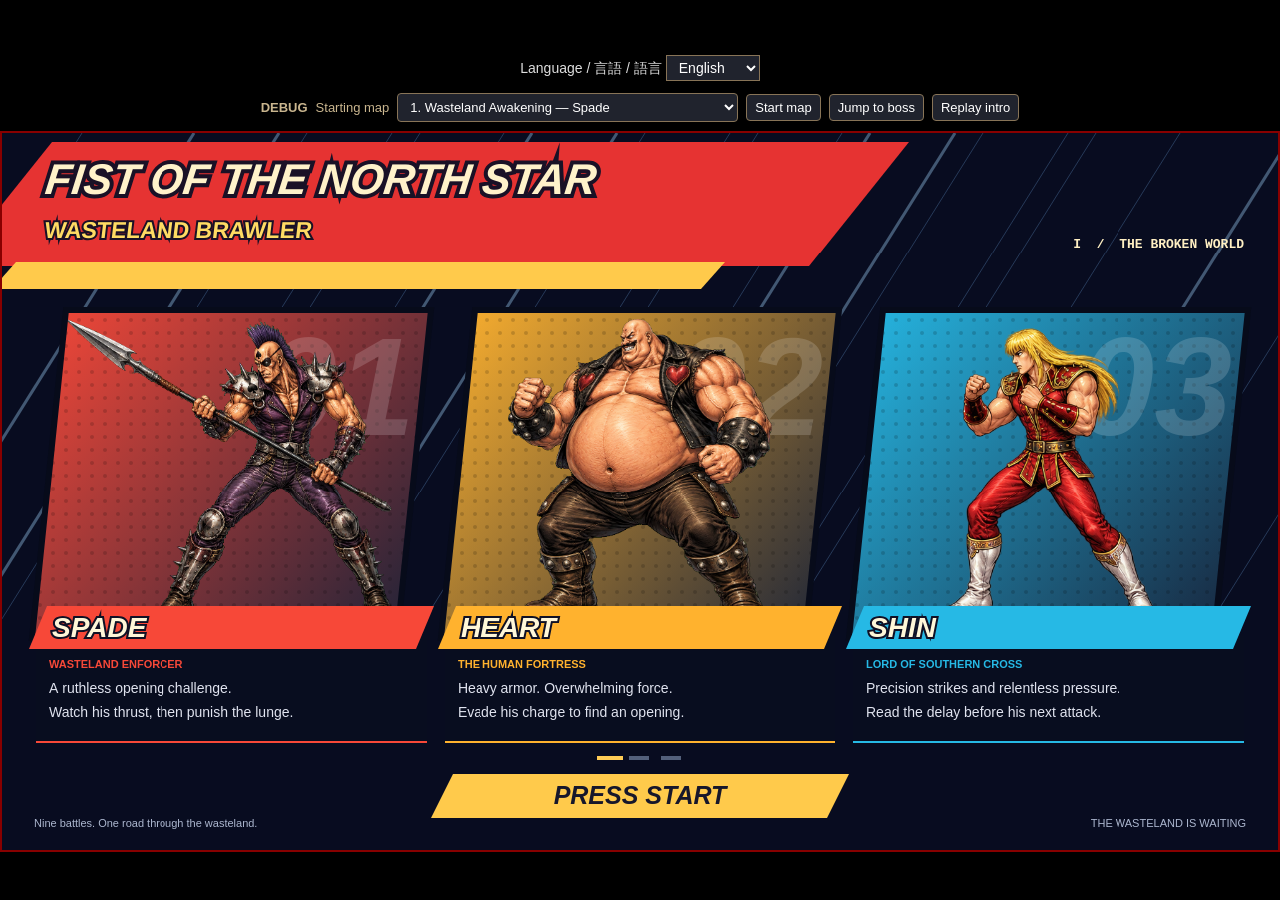
==== commit f55cb541: "Improve fighter animation, generated action audio and offscreen enemy entrances" ====
--- a/index.html
+++ b/index.html
@@ -46,11 +46,12 @@
 </div>
 <script>
 // Sprite manifest inlined — no external file loading needed
-window.SPRITE_MANIFEST = {"generated":true,"sprites":{"ken_idle":{"sheet":"assets/sprites/ken-hd-v1/body.png","regions":[[0,0,634,447],[634,0,634,447],[1268,0,634,447],[1902,0,634,447],[1902,0,634,447],[1268,0,634,447],[634,0,634,447],[0,0,634,447]],"anchors":[317.0,951.0,1585.0,2219.0,2219.0,1585.0,951.0,317.0],"scale":0.4160756501182033,"dh":176,"dw":264},"ken_walk":{"sheet":"assets/sprites/ken-hd-v1/walk.png","regions":[[0,0,276,424],[276,0,276,424],[552,0,276,424],[828,0,276,424],[0,424,276,424],[276,424,276,424],[552,424,276,424],[828,424,276,424],[0,848,276,424],[276,848,276,424],[552,848,276,424],[828,848,276,424]],"anchors":[138.0,414.0,690.0,966.0,138.0,414.0,690.0,966.0,138.0,414.0,690.0,966.0],"scale":0.4433249370277078,"dh":176,"dw":122},"ken_punch":{"sheet":"assets/sprites/ken-hd-v1/punch.png","regions":[[0,0,403,442],[0,0,403,442],[403,0,403,442],[806,0,403,442],[806,0,403,442],[1209,0,403,442],[1209,0,403,442],[0,0,403,442]],"anchors":[201.5,201.5,604.5,1007.5,1007.5,1410.5,1410.5,201.5],"scale":0.44783715012722647,"dh":176,"dw":180},"ken_kick":{"sheet":"assets/sprites/ken-hd-v1/kick.png","regions":[[0,0,594,414],[0,0,594,414],[594,0,594,414],[1188,0,594,414],[1188,0,594,414],[1782,0,594,414],[1782,0,594,414],[0,0,594,414]],"anchors":[297.0,297.0,891.0,1485.0,1485.0,2079.0,2079.0,297.0],"scale":0.4512820512820513,"dh":176,"dw":268},"ken_special":{"sheet":"assets/sprites/ken-hd-v1/punch.png","regions":[[0,0,403,442],[403,0,403,442],[806,0,403,442],[806,0,403,442],[1209,0,403,442],[403,0,403,442],[806,0,403,442],[0,0,403,442]],"anchors":[201.5,604.5,1007.5,1007.5,1410.5,604.5,1007.5,201.5],"scale":0.44783715012722647,"dh":176,"dw":180},"ken_jump":{"sheet":"assets/sprites/ken-hd-v1/body.png","regions":[[0,447,634,447],[634,447,634,447],[634,447,634,447],[1268,447,634,447],[1268,447,634,447],[1902,447,634,447],[1902,447,634,447],[0,0,634,447]],"anchors":[317.0,951.0,951.0,1585.0,1585.0,2219.0,2219.0,317.0],"scale":0.4160756501182033,"dh":176,"dw":264},"rei_idle":{"sheet":"assets/sprites/rei-hd-v1/body.png","regions":[[0,0,777,392],[777,0,777,392],[1554,0,777,392],[2331,0,777,392],[2331,0,777,392],[1554,0,777,392],[777,0,777,392],[0,0,777,392]],"anchors":[388.5,1165.5,1942.5,2719.5,2719.5,1942.5,1165.5,388.5],"scale":0.4782608695652174,"dh":176,"dw":372},"rei_walk":{"sheet":"assets/sprites/rei-hd-v1/walk.png","regions":[[0,0,269,396],[269,0,269,396],[538,0,269,396],[807,0,269,396],[0,396,269,396],[269,396,269,396],[538,396,269,396],[807,396,269,396],[0,792,269,396],[269,792,269,396],[538,792,269,396],[807,792,269,396]],"anchors":[134.5,403.5,672.5,941.5,134.5,403.5,672.5,941.5,134.5,403.5,672.5,941.5],"scale":0.4808743169398907,"dh":176,"dw":129},"rei_punch":{"sheet":"assets/sprites/rei-hd-v1/punch.png","regions":[[0,0,448,408],[0,0,448,408],[448,0,448,408],[896,0,448,408],[896,0,448,408],[1344,0,448,408],[1344,0,448,408],[0,0,448,408]],"anchors":[224.0,224.0,672.0,1120.0,1120.0,1568.0,1568.0,224.0],"scale":0.5,"dh":176,"dw":224},"rei_kick":{"sheet":"assets/sprites/rei-hd-v1/kick.png","regions":[[0,0,662,390],[0,0,662,390],[662,0,662,390],[1324,0,662,390],[1324,0,662,390],[1986,0,662,390],[1986,0,662,390],[0,0,662,390]],"anchors":[331.0,331.0,993.0,1655.0,1655.0,2317.0,2317.0,331.0],"scale":0.4808743169398907,"dh":176,"dw":318},"rei_special":{"sheet":"assets/sprites/rei-hd-v1/punch.png","regions":[[0,0,448,408],[448,0,448,408],[896,0,448,408],[896,0,448,408],[1344,0,448,408],[448,0,448,408],[896,0,448,408],[0,0,448,408]],"anchors":[224.0,672.0,1120.0,1120.0,1568.0,672.0,1120.0,224.0],"scale":0.5,"dh":176,"dw":224},"rei_jump":{"sheet":"assets/sprites/rei-hd-v1/body.png","regions":[[0,392,777,392],[777,392,777,392],[777,392,777,392],[1554,392,777,392],[1554,392,777,392],[2331,392,777,392],[2331,392,777,392],[0,0,777,392]],"anchors":[388.5,1165.5,1165.5,1942.5,1942.5,2719.5,2719.5,388.5],"scale":0.4782608695652174,"dh":176,"dw":372},"toki_idle":{"sheet":"assets/sprites/toki-hd-v1/body.png","regions":[[0,0,435,378],[435,0,435,378],[870,0,435,378],[1305,0,435,378],[1305,0,435,378],[870,0,435,378],[435,0,435,378],[0,0,435,378]],"anchors":[217.5,652.5,1087.5,1522.5,1522.5,1087.5,652.5,217.5],"scale":0.5101449275362319,"dh":176,"dw":222},"toki_walk":{"sheet":"assets/sprites/toki-hd-v1/walk.png","regions":[[0,0,364,386],[364,0,364,386],[728,0,364,386],[1092,0,364,386],[0,386,364,386],[364,386,364,386],[728,386,364,386],[1092,386,364,386],[0,772,364,386],[364,772,364,386],[728,772,364,386],[1092,772,364,386]],"anchors":[182.0,546.0,910.0,1274.0,182.0,546.0,910.0,1274.0,182.0,546.0,910.0,1274.0],"scale":0.5028571428571429,"dh":176,"dw":183},"toki_punch":{"sheet":"assets/sprites/toki-hd-v1/punch.png","regions":[[0,0,353,395],[0,0,353,395],[353,0,353,395],[706,0,353,395],[706,0,353,395],[1059,0,353,395],[1059,0,353,395],[0,0,353,395]],"anchors":[176.5,176.5,529.5,882.5,882.5,1235.5,1235.5,176.5],"scale":0.5176470588235295,"dh":176,"dw":183},"toki_kick":{"sheet":"assets/sprites/toki-hd-v1/kick.png","regions":[[0,0,620,398],[0,0,620,398],[620,0,620,398],[1240,0,620,398],[1240,0,620,398],[1860,0,620,398],[1860,0,620,398],[0,0,620,398]],"anchors":[310.0,310.0,930.0,1550.0,1550.0,2170.0,2170.0,310.0],"scale":0.47058823529411764,"dh":176,"dw":292},"toki_special":{"sheet":"assets/sprites/toki-hd-v1/punch.png","regions":[[0,0,353,395],[353,0,353,395],[706,0,353,395],[706,0,353,395],[1059,0,353,395],[353,0,353,395],[706,0,353,395],[0,0,353,395]],"anchors":[176.5,529.5,882.5,882.5,1235.5,529.5,882.5,176.5],"scale":0.5176470588235295,"dh":176,"dw":183},"toki_jump":{"sheet":"assets/sprites/toki-hd-v1/body.png","regions":[[0,378,435,378],[435,378,435,378],[435,378,435,378],[870,378,435,378],[870,378,435,378],[1305,378,435,378],[1305,378,435,378],[0,0,435,378]],"anchors":[217.5,652.5,652.5,1087.5,1087.5,1522.5,1522.5,217.5],"scale":0.5101449275362319,"dh":176,"dw":222},"enemy_idle":{"path":"assets/sprites/enemy_idle.png","dw":99,"dh":144},"enemy_walk":{"path":"assets/sprites/enemy_walk.png","dw":99,"dh":144},"enemy_attack":{"path":"assets/sprites/enemy_attack.png","dw":99,"dh":144},"spade_idle":{"path":"assets/sprites/boss_spade_idle.png","dw":147,"dh":218},"spade_attack":{"path":"assets/sprites/boss_spade_attack.png","dw":147,"dh":218},"heart_idle":{"path":"assets/sprites/boss_heart_idle.png","dw":186,"dh":259},"heart_attack":{"path":"assets/sprites/boss_heart_attack.png","dw":186,"dh":259},"bg_wasteland":{"path":"assets/sprites/bg_wasteland.png","dw":2560,"dh":720},"bg_village":{"path":"assets/sprites/bg_village.png","dw":2560,"dh":720},"toki_stunned":{"sheet":"assets/sprites/toki-hd-v1/body.png","regions":[[0,756,435,378],[0,756,435,378],[0,756,435,378]],"anchors":[217.5,217.5,217.5],"scale":0.5101449275362319,"dh":176,"dw":222},"rei_stunned":{"sheet":"assets/sprites/rei-hd-v1/body.png","regions":[[0,784,777,392],[0,784,777,392],[0,784,777,392]],"anchors":[388.5,388.5,388.5],"scale":0.4782608695652174,"dh":176,"dw":372},"rei_jumpkick":{"sheet":"assets/sprites/rei-hd-v1/kick.png","regions":[[0,780,662,390],[662,780,662,390],[1324,780,662,390],[1324,780,662,390],[1986,780,662,390],[0,780,662,390]],"anchors":[331.0,993.0,1655.0,1655.0,2317.0,331.0],"scale":0.4808743169398907,"dh":176,"dw":318},"ken_jumpkick":{"sheet":"assets/sprites/ken-hd-v1/kick.png","regions":[[0,828,594,414],[594,828,594,414],[1188,828,594,414],[1188,828,594,414],[1782,828,594,414],[0,828,594,414]],"anchors":[297.0,891.0,1485.0,1485.0,2079.0,297.0],"scale":0.4512820512820513,"dh":176,"dw":268},"toki_jumpkick":{"sheet":"assets/sprites/toki-hd-v1/kick.png","regions":[[0,796,620,398],[620,796,620,398],[1240,796,620,398],[1240,796,620,398],[1860,796,620,398],[0,796,620,398]],"anchors":[310.0,930.0,1550.0,1550.0,2170.0,310.0],"scale":0.47058823529411764,"dh":176,"dw":292},"ken_stunned":{"sheet":"assets/sprites/ken-hd-v1/body.png","regions":[[0,894,634,447],[0,894,634,447],[0,894,634,447]],"anchors":[317.0,317.0,317.0],"scale":0.4160756501182033,"dh":176,"dw":264},"ken_knockdown":{"sheet":"assets/sprites/ken-hd-v1/body.png","regions":[[634,894,634,447],[1268,894,634,447]],"anchors":[951.0,1585.0],"scale":0.4160756501182033,"dh":176,"dw":264},"ken_getup":{"sheet":"assets/sprites/ken-hd-v1/body.png","regions":[[1268,894,634,447],[1902,894,634,447],[0,0,634,447]],"anchors":[1585.0,2219.0,317.0],"scale":0.4160756501182033,"dh":176,"dw":264},"ken_landing":{"sheet":"assets/sprites/ken-hd-v1/body.png","regions":[[1902,447,634,447],[1902,447,634,447],[0,0,634,447]],"anchors":[2219.0,2219.0,317.0],"scale":0.4160756501182033,"dh":176,"dw":264},"ken_punch_high":{"sheet":"assets/sprites/ken-hd-v1/punch.png","regions":[[0,442,403,442],[403,442,403,442],[806,442,403,442],[806,442,403,442],[1209,442,403,442],[0,442,403,442]],"anchors":[201.5,604.5,1007.5,1007.5,1410.5,201.5],"scale":0.44783715012722647,"dh":176,"dw":180},"ken_punch_low":{"sheet":"assets/sprites/ken-hd-v1/punch.png","regions":[[0,884,403,442],[403,884,403,442],[806,884,403,442],[806,884,403,442],[1209,884,403,442],[0,884,403,442]],"anchors":[201.5,604.5,1007.5,1007.5,1410.5,201.5],"scale":0.44783715012722647,"dh":176,"dw":180},"ken_kick_high":{"sheet":"assets/sprites/ken-hd-v1/kick.png","regions":[[0,0,594,414],[594,0,594,414],[1188,0,594,414],[1188,0,594,414],[1782,0,594,414],[0,0,594,414]],"anchors":[297.0,891.0,1485.0,1485.0,2079.0,297.0],"scale":0.4512820512820513,"dh":176,"dw":268},"ken_kick_low":{"sheet":"assets/sprites/ken-hd-v1/kick.png","regions":[[0,414,594,414],[594,414,594,414],[1188,414,594,414],[1188,414,594,414],[1782,414,594,414],[0,414,594,414]],"anchors":[297.0,891.0,1485.0,1485.0,2079.0,297.0],"scale":0.4512820512820513,"dh":176,"dw":268},"rei_punch_high":{"sheet":"assets/sprites/rei-hd-v1/punch.png","regions":[[0,408,448,408],[448,408,448,408],[896,408,448,408],[896,408,448,408],[1344,408,448,408],[0,408,448,408]],"anchors":[224.0,672.0,1120.0,1120.0,1568.0,224.0],"scale":0.5,"dh":176,"dw":224},"rei_punch_low":{"sheet":"assets/sprites/rei-hd-v1/punch.png","regions":[[0,816,448,408],[448,816,448,408],[896,816,448,408],[896,816,448,408],[1344,816,448,408],[0,816,448,408]],"anchors":[224.0,672.0,1120.0,1120.0,1568.0,224.0],"scale":0.5,"dh":176,"dw":224},"rei_kick_high":{"sheet":"assets/sprites/rei-hd-v1/kick.png","regions":[[0,0,662,390],[662,0,662,390],[1324,0,662,390],[1324,0,662,390],[1986,0,662,390],[0,0,662,390]],"anchors":[331.0,993.0,1655.0,1655.0,2317.0,331.0],"scale":0.4808743169398907,"dh":176,"dw":318},"rei_kick_low":{"sheet":"assets/sprites/rei-hd-v1/kick.png","regions":[[0,390,662,390],[662,390,662,390],[1324,390,662,390],[1324,390,662,390],[1986,390,662,390],[0,390,662,390]],"anchors":[331.0,993.0,1655.0,1655.0,2317.0,331.0],"scale":0.4808743169398907,"dh":176,"dw":318},"toki_punch_high":{"sheet":"assets/sprites/toki-hd-v1/punch.png","regions":[[0,395,353,395],[353,395,353,395],[706,395,353,395],[706,395,353,395],[1059,395,353,395],[0,395,353,395]],"anchors":[176.5,529.5,882.5,882.5,1235.5,176.5],"scale":0.5176470588235295,"dh":176,"dw":183},"toki_punch_low":{"sheet":"assets/sprites/toki-hd-v1/punch.png","regions":[[0,790,353,395],[353,790,353,395],[706,790,353,395],[706,790,353,395],[1059,790,353,395],[0,790,353,395]],"anchors":[176.5,529.5,882.5,882.5,1235.5,176.5],"scale":0.5176470588235295,"dh":176,"dw":183},"toki_kick_high":{"sheet":"assets/sprites/toki-hd-v1/kick.png","regions":[[0,0,620,398],[620,0,620,398],[1240,0,620,398],[1240,0,620,398],[1860,0,620,398],[0,0,620,398]],"anchors":[310.0,930.0,1550.0,1550.0,2170.0,310.0],"scale":0.47058823529411764,"dh":176,"dw":292},"toki_kick_low":{"sheet":"assets/sprites/toki-hd-v1/kick.png","regions":[[0,398,620,398],[620,398,620,398],[1240,398,620,398],[1240,398,620,398],[1860,398,620,398],[0,398,620,398]],"anchors":[310.0,930.0,1550.0,1550.0,2170.0,310.0],"scale":0.47058823529411764,"dh":176,"dw":292},"rei_knockdown":{"sheet":"assets/sprites/rei-hd-v1/body.png","regions":[[777,784,777,392],[1554,784,777,392]],"anchors":[1165.5,1942.5],"scale":0.4782608695652174,"dh":176,"dw":372},"rei_getup":{"sheet":"assets/sprites/rei-hd-v1/body.png","regions":[[1554,784,777,392],[2331,784,777,392],[0,0,777,392]],"anchors":[1942.5,2719.5,388.5],"scale":0.4782608695652174,"dh":176,"dw":372},"rei_landing":{"sheet":"assets/sprites/rei-hd-v1/body.png","regions":[[2331,392,777,392],[2331,392,777,392],[0,0,777,392]],"anchors":[2719.5,2719.5,388.5],"scale":0.4782608695652174,"dh":176,"dw":372},"toki_knockdown":{"sheet":"assets/sprites/toki-hd-v1/body.png","regions":[[435,756,435,378],[870,756,435,378]],"anchors":[652.5,1087.5],"scale":0.5101449275362319,"dh":176,"dw":222},"toki_getup":{"sheet":"assets/sprites/toki-hd-v1/body.png","regions":[[870,756,435,378],[1305,756,435,378],[0,0,435,378]],"anchors":[1087.5,1522.5,217.5],"scale":0.5101449275362319,"dh":176,"dw":222},"toki_landing":{"sheet":"assets/sprites/toki-hd-v1/body.png","regions":[[1305,378,435,378],[1305,378,435,378],[0,0,435,378]],"anchors":[1522.5,1522.5,217.5],"scale":0.5101449275362319,"dh":176,"dw":222}}};
+window.SPRITE_MANIFEST = {"generated":true,"sprites":{"ken_idle":{"sheet":"assets/sprites/ken-hd-v1/body.png","regions":[[0,0,634,447],[634,0,634,447],[1268,0,634,447],[1902,0,634,447],[1902,0,634,447],[1268,0,634,447],[634,0,634,447],[0,0,634,447]],"anchors":[317.0,951.0,1585.0,2219.0,2219.0,1585.0,951.0,317.0],"scale":0.4160756501182033,"dh":176,"dw":264},"ken_walk":{"sheet":"assets/sprites/ken-walk-v3/walk.png","regions":[[0,0,351,493],[351,0,351,493],[702,0,351,493],[1053,0,351,493],[0,493,351,493],[351,493,351,493],[702,493,351,493],[1053,493,351,493]],"anchors":[170.5,540.5,893.0,1231.5,175.5,548.5,871.0,1231.0],"scale":0.3689727463312369,"dh":176,"dw":130},"ken_punch":{"sheet":"assets/sprites/ken-hd-v1/punch.png","regions":[[0,0,403,442],[0,0,403,442],[403,0,403,442],[806,0,403,442],[806,0,403,442],[1209,0,403,442],[1209,0,403,442],[0,0,403,442]],"anchors":[201.5,201.5,604.5,1007.5,1007.5,1410.5,1410.5,201.5],"scale":0.44783715012722647,"dh":176,"dw":180},"ken_kick":{"sheet":"assets/sprites/ken-hd-v1/kick.png","regions":[[0,0,594,414],[0,0,594,414],[594,0,594,414],[1188,0,594,414],[1188,0,594,414],[1782,0,594,414],[1782,0,594,414],[0,0,594,414]],"anchors":[297.0,297.0,891.0,1485.0,1485.0,2079.0,2079.0,297.0],"scale":0.4512820512820513,"dh":176,"dw":268},"ken_special":{"sheet":"assets/sprites/ken-hd-v1/punch.png","regions":[[0,0,403,442],[403,0,403,442],[806,0,403,442],[806,0,403,442],[1209,0,403,442],[403,0,403,442],[806,0,403,442],[0,0,403,442]],"anchors":[201.5,604.5,1007.5,1007.5,1410.5,604.5,1007.5,201.5],"scale":0.44783715012722647,"dh":176,"dw":180},"ken_jump":{"sheet":"assets/sprites/ken-hd-v1/body.png","regions":[[0,447,634,447],[634,447,634,447],[634,447,634,447],[1268,447,634,447],[1268,447,634,447],[1902,447,634,447],[1902,447,634,447],[0,0,634,447]],"anchors":[317.0,951.0,951.0,1585.0,1585.0,2219.0,2219.0,317.0],"scale":0.4160756501182033,"dh":176,"dw":264},"rei_idle":{"sheet":"assets/sprites/rei-hd-v1/body.png","regions":[[0,0,777,392],[777,0,777,392],[1554,0,777,392],[2331,0,777,392],[2331,0,777,392],[1554,0,777,392],[777,0,777,392],[0,0,777,392]],"anchors":[388.5,1165.5,1942.5,2719.5,2719.5,1942.5,1165.5,388.5],"scale":0.4782608695652174,"dh":176,"dw":372},"rei_walk":{"sheet":"assets/sprites/rei-walk-v3/walk.png","regions":[[0,0,351,489],[351,0,351,489],[702,0,351,489],[1053,0,351,489],[0,489,351,489],[351,489,351,489],[702,489,351,489],[1053,489,351,489]],"anchors":[159.0,555.5,901.5,1216.5,174.0,562.5,886.5,1217.0],"scale":0.37209302325581395,"dh":176,"dw":131},"rei_punch":{"sheet":"assets/sprites/rei-hd-v1/punch.png","regions":[[0,0,448,408],[0,0,448,408],[448,0,448,408],[896,0,448,408],[896,0,448,408],[1344,0,448,408],[1344,0,448,408],[0,0,448,408]],"anchors":[224.0,224.0,672.0,1120.0,1120.0,1568.0,1568.0,224.0],"scale":0.5,"dh":176,"dw":224},"rei_kick":{"sheet":"assets/sprites/rei-hd-v1/kick.png","regions":[[0,0,662,390],[0,0,662,390],[662,0,662,390],[1324,0,662,390],[1324,0,662,390],[1986,0,662,390],[1986,0,662,390],[0,0,662,390]],"anchors":[331.0,331.0,993.0,1655.0,1655.0,2317.0,2317.0,331.0],"scale":0.4808743169398907,"dh":176,"dw":318},"rei_special":{"sheet":"assets/sprites/rei-hd-v1/punch.png","regions":[[0,0,448,408],[448,0,448,408],[896,0,448,408],[896,0,448,408],[1344,0,448,408],[448,0,448,408],[896,0,448,408],[0,0,448,408]],"anchors":[224.0,672.0,1120.0,1120.0,1568.0,672.0,1120.0,224.0],"scale":0.5,"dh":176,"dw":224},"rei_jump":{"sheet":"assets/sprites/rei-hd-v1/body.png","regions":[[0,392,777,392],[777,392,777,392],[777,392,777,392],[1554,392,777,392],[1554,392,777,392],[2331,392,777,392],[2331,392,777,392],[0,0,777,392]],"anchors":[388.5,1165.5,1165.5,1942.5,1942.5,2719.5,2719.5,388.5],"scale":0.4782608695652174,"dh":176,"dw":372},"toki_idle":{"sheet":"assets/sprites/toki-hd-v1/body.png","regions":[[0,0,435,378],[435,0,435,378],[870,0,435,378],[1305,0,435,378],[1305,0,435,378],[870,0,435,378],[435,0,435,378],[0,0,435,378]],"anchors":[217.5,652.5,1087.5,1522.5,1522.5,1087.5,652.5,217.5],"scale":0.5101449275362319,"dh":176,"dw":222},"toki_walk":{"sheet":"assets/sprites/toki-hd-v1/walk.png","regions":[[0,0,364,386],[364,0,364,386],[728,0,364,386],[1092,0,364,386],[0,386,364,386],[364,386,364,386],[728,386,364,386],[1092,386,364,386],[0,772,364,386],[364,772,364,386],[728,772,364,386],[1092,772,364,386]],"anchors":[182.0,546.0,910.0,1274.0,182.0,546.0,910.0,1274.0,182.0,546.0,910.0,1274.0],"scale":0.5028571428571429,"dh":176,"dw":183},"toki_punch":{"sheet":"assets/sprites/toki-hd-v1/punch.png","regions":[[0,0,353,395],[0,0,353,395],[353,0,353,395],[706,0,353,395],[706,0,353,395],[1059,0,353,395],[1059,0,353,395],[0,0,353,395]],"anchors":[176.5,176.5,529.5,882.5,882.5,1235.5,1235.5,176.5],"scale":0.5176470588235295,"dh":176,"dw":183},"toki_kick":{"sheet":"assets/sprites/toki-hd-v1/kick.png","regions":[[0,0,620,398],[0,0,620,398],[620,0,620,398],[1240,0,620,398],[1240,0,620,398],[1860,0,620,398],[1860,0,620,398],[0,0,620,398]],"anchors":[310.0,310.0,930.0,1550.0,1550.0,2170.0,2170.0,310.0],"scale":0.47058823529411764,"dh":176,"dw":292},"toki_special":{"sheet":"assets/sprites/toki-hd-v1/punch.png","regions":[[0,0,353,395],[353,0,353,395],[706,0,353,395],[706,0,353,395],[1059,0,353,395],[353,0,353,395],[706,0,353,395],[0,0,353,395]],"anchors":[176.5,529.5,882.5,882.5,1235.5,529.5,882.5,176.5],"scale":0.5176470588235295,"dh":176,"dw":183},"toki_jump":{"sheet":"assets/sprites/toki-hd-v1/body.png","regions":[[0,378,435,378],[435,378,435,378],[435,378,435,378],[870,378,435,378],[870,378,435,378],[1305,378,435,378],[1305,378,435,378],[0,0,435,378]],"anchors":[217.5,652.5,652.5,1087.5,1087.5,1522.5,1522.5,217.5],"scale":0.5101449275362319,"dh":176,"dw":222},"enemy_idle":{"path":"assets/sprites/enemy_idle.png","dw":99,"dh":144},"enemy_walk":{"path":"assets/sprites/enemy_walk.png","dw":99,"dh":144},"enemy_attack":{"path":"assets/sprites/enemy_attack.png","dw":99,"dh":144},"spade_idle":{"path":"assets/sprites/boss_spade_idle.png","dw":147,"dh":218},"spade_attack":{"path":"assets/sprites/boss_spade_attack.png","dw":147,"dh":218},"heart_idle":{"path":"assets/sprites/boss_heart_idle.png","dw":186,"dh":259},"heart_attack":{"path":"assets/sprites/boss_heart_attack.png","dw":186,"dh":259},"bg_wasteland":{"path":"assets/sprites/bg_wasteland.png","dw":2560,"dh":720},"bg_village":{"path":"assets/sprites/bg_village.png","dw":2560,"dh":720},"toki_stunned":{"sheet":"assets/sprites/toki-hd-v1/body.png","regions":[[0,756,435,378],[0,756,435,378],[0,756,435,378]],"anchors":[217.5,217.5,217.5],"scale":0.5101449275362319,"dh":176,"dw":222},"rei_stunned":{"sheet":"assets/sprites/rei-hd-v1/body.png","regions":[[0,784,777,392],[0,784,777,392],[0,784,777,392]],"anchors":[388.5,388.5,388.5],"scale":0.4782608695652174,"dh":176,"dw":372},"rei_jumpkick":{"sheet":"assets/sprites/rei-hd-v1/kick.png","regions":[[0,780,662,390],[662,780,662,390],[1324,780,662,390],[1324,780,662,390],[1986,780,662,390],[0,780,662,390]],"anchors":[331.0,993.0,1655.0,1655.0,2317.0,331.0],"scale":0.4808743169398907,"dh":176,"dw":318},"ken_jumpkick":{"sheet":"assets/sprites/ken-hd-v1/kick.png","regions":[[0,828,594,414],[594,828,594,414],[1188,828,594,414],[1188,828,594,414],[1782,828,594,414],[0,828,594,414]],"anchors":[297.0,891.0,1485.0,1485.0,2079.0,297.0],"scale":0.4512820512820513,"dh":176,"dw":268},"toki_jumpkick":{"sheet":"assets/sprites/toki-hd-v1/kick.png","regions":[[0,796,620,398],[620,796,620,398],[1240,796,620,398],[1240,796,620,398],[1860,796,620,398],[0,796,620,398]],"anchors":[310.0,930.0,1550.0,1550.0,2170.0,310.0],"scale":0.47058823529411764,"dh":176,"dw":292},"ken_stunned":{"sheet":"assets/sprites/ken-hd-v1/body.png","regions":[[0,894,634,447],[0,894,634,447],[0,894,634,447]],"anchors":[317.0,317.0,317.0],"scale":0.4160756501182033,"dh":176,"dw":264},"ken_knockdown":{"sheet":"assets/sprites/ken-hd-v1/body.png","regions":[[634,894,634,447],[1268,894,634,447]],"anchors":[951.0,1585.0],"scale":0.4160756501182033,"dh":176,"dw":264},"ken_getup":{"sheet":"assets/sprites/ken-hd-v1/body.png","regions":[[1268,894,634,447],[1902,894,634,447],[0,0,634,447]],"anchors":[1585.0,2219.0,317.0],"scale":0.4160756501182033,"dh":176,"dw":264},"ken_landing":{"sheet":"assets/sprites/ken-hd-v1/body.png","regions":[[1902,447,634,447],[1902,447,634,447],[0,0,634,447]],"anchors":[2219.0,2219.0,317.0],"scale":0.4160756501182033,"dh":176,"dw":264},"ken_punch_high":{"sheet":"assets/sprites/ken-hd-v1/punch.png","regions":[[0,442,403,442],[403,442,403,442],[806,442,403,442],[806,442,403,442],[1209,442,403,442],[0,442,403,442]],"anchors":[201.5,604.5,1007.5,1007.5,1410.5,201.5],"scale":0.44783715012722647,"dh":176,"dw":180},"ken_punch_low":{"sheet":"assets/sprites/ken-hd-v1/punch.png","regions":[[0,884,403,442],[403,884,403,442],[806,884,403,442],[806,884,403,442],[1209,884,403,442],[0,884,403,442]],"anchors":[201.5,604.5,1007.5,1007.5,1410.5,201.5],"scale":0.44783715012722647,"dh":176,"dw":180},"ken_kick_high":{"sheet":"assets/sprites/ken-hd-v1/kick.png","regions":[[0,0,594,414],[594,0,594,414],[1188,0,594,414],[1188,0,594,414],[1782,0,594,414],[0,0,594,414]],"anchors":[297.0,891.0,1485.0,1485.0,2079.0,297.0],"scale":0.4512820512820513,"dh":176,"dw":268},"ken_kick_low":{"sheet":"assets/sprites/ken-hd-v1/kick.png","regions":[[0,414,594,414],[594,414,594,414],[1188,414,594,414],[1188,414,594,414],[1782,414,594,414],[0,414,594,414]],"anchors":[297.0,891.0,1485.0,1485.0,2079.0,297.0],"scale":0.4512820512820513,"dh":176,"dw":268},"rei_punch_high":{"sheet":"assets/sprites/rei-hd-v1/punch.png","regions":[[0,408,448,408],[448,408,448,408],[896,408,448,408],[896,408,448,408],[1344,408,448,408],[0,408,448,408]],"anchors":[224.0,672.0,1120.0,1120.0,1568.0,224.0],"scale":0.5,"dh":176,"dw":224},"rei_punch_low":{"sheet":"assets/sprites/rei-hd-v1/punch.png","regions":[[0,816,448,408],[448,816,448,408],[896,816,448,408],[896,816,448,408],[1344,816,448,408],[0,816,448,408]],"anchors":[224.0,672.0,1120.0,1120.0,1568.0,224.0],"scale":0.5,"dh":176,"dw":224},"rei_kick_high":{"sheet":"assets/sprites/rei-hd-v1/kick.png","regions":[[0,0,662,390],[662,0,662,390],[1324,0,662,390],[1324,0,662,390],[1986,0,662,390],[0,0,662,390]],"anchors":[331.0,993.0,1655.0,1655.0,2317.0,331.0],"scale":0.4808743169398907,"dh":176,"dw":318},"rei_kick_low":{"sheet":"assets/sprites/rei-hd-v1/kick.png","regions":[[0,390,662,390],[662,390,662,390],[1324,390,662,390],[1324,390,662,390],[1986,390,662,390],[0,390,662,390]],"anchors":[331.0,993.0,1655.0,1655.0,2317.0,331.0],"scale":0.4808743169398907,"dh":176,"dw":318},"toki_punch_high":{"sheet":"assets/sprites/toki-hd-v1/punch.png","regions":[[0,395,353,395],[353,395,353,395],[706,395,353,395],[706,395,353,395],[1059,395,353,395],[0,395,353,395]],"anchors":[176.5,529.5,882.5,882.5,1235.5,176.5],"scale":0.5176470588235295,"dh":176,"dw":183},"toki_punch_low":{"sheet":"assets/sprites/toki-hd-v1/punch.png","regions":[[0,790,353,395],[353,790,353,395],[706,790,353,395],[706,790,353,395],[1059,790,353,395],[0,790,353,395]],"anchors":[176.5,529.5,882.5,882.5,1235.5,176.5],"scale":0.5176470588235295,"dh":176,"dw":183},"toki_kick_high":{"sheet":"assets/sprites/toki-hd-v1/kick.png","regions":[[0,0,620,398],[620,0,620,398],[1240,0,620,398],[1240,0,620,398],[1860,0,620,398],[0,0,620,398]],"anchors":[310.0,930.0,1550.0,1550.0,2170.0,310.0],"scale":0.47058823529411764,"dh":176,"dw":292},"toki_kick_low":{"sheet":"assets/sprites/toki-hd-v1/kick.png","regions":[[0,398,620,398],[620,398,620,398],[1240,398,620,398],[1240,398,620,398],[1860,398,620,398],[0,398,620,398]],"anchors":[310.0,930.0,1550.0,1550.0,2170.0,310.0],"scale":0.47058823529411764,"dh":176,"dw":292},"rei_knockdown":{"sheet":"assets/sprites/rei-hd-v1/body.png","regions":[[777,784,777,392],[1554,784,777,392]],"anchors":[1165.5,1942.5],"scale":0.4782608695652174,"dh":176,"dw":372},"rei_getup":{"sheet":"assets/sprites/rei-hd-v1/body.png","regions":[[1554,784,777,392],[2331,784,777,392],[0,0,777,392]],"anchors":[1942.5,2719.5,388.5],"scale":0.4782608695652174,"dh":176,"dw":372},"rei_landing":{"sheet":"assets/sprites/rei-hd-v1/body.png","regions":[[2331,392,777,392],[2331,392,777,392],[0,0,777,392]],"anchors":[2719.5,2719.5,388.5],"scale":0.4782608695652174,"dh":176,"dw":372},"toki_knockdown":{"sheet":"assets/sprites/toki-hd-v1/body.png","regions":[[435,756,435,378],[870,756,435,378]],"anchors":[652.5,1087.5],"scale":0.5101449275362319,"dh":176,"dw":222},"toki_getup":{"sheet":"assets/sprites/toki-hd-v1/body.png","regions":[[870,756,435,378],[1305,756,435,378],[0,0,435,378]],"anchors":[1087.5,1522.5,217.5],"scale":0.5101449275362319,"dh":176,"dw":222},"toki_landing":{"sheet":"assets/sprites/toki-hd-v1/body.png","regions":[[1305,378,435,378],[1305,378,435,378],[0,0,435,378]],"anchors":[1522.5,1522.5,217.5],"scale":0.5101449275362319,"dh":176,"dw":222}}};
 </script>
 <script src="assets/characters/manifest.js?v=boss-combat-3"></script>
 <script src="assets/characters/knockdown-v1/manifest.js"></script>
 <script src="music.js"></script>
+<script src="ken-audio.js"></script>
 <script src="i18n.js"></script>
 <script src="i18n-story.js?v=illustrated-intro-2"></script>
 <script src="campaign.js"></script>
@@ -427,6 +428,8 @@
 let sfxBus=null,sfxNoise=null;
 const sfxLast=new Map();
 function combatSfx(kind){
+ if(typeof KEN_ACTION_AUDIO!=='undefined'&&KEN_ACTION_AUDIO.play(kind))return;
+ kind=({'toki-palm':'punch','toki-swish':'punch-swish','toki-kick':'kick','toki-charge':'charge',reload:'metal',getup:'punch-swish',pickup:'metal',recover:'charge','heavy-hit':'kick',cursor:'block',confirm:'block',join:'release','rei-hand':'punch-swish','rei-palm':'punch','rei-kick':'kick','rei-chop':'jump','rei-net':'release','rei-rise':'jump-swish','rei-dive':'jump-swish','rei-land':'down','rei-charge':'charge','rei-release':'release',step:'down',takeoff:'punch-swish',landing:'down',dash:'jump-swish',spin:'kick-swish',rei:'release',toki:'release',death:'down',shotgun:'kick',knife:'punch-swish',whip:'kick-swish',spear:'punch-swish',explosion:'kick'})[kind]||kind;
  try{
   const a=audio();if(a.state==='suspended')a.resume().catch(()=>{});
   const now=a.currentTime;if(now-(sfxLast.get(kind)??-1)<.035)return;
@@ -469,22 +472,20 @@
  }catch(e){/* Audio may be unavailable until the first user gesture. */}
 }
 
+const REI_SOUND_MAP={'punch-swish':'rei-hand','kick-swish':'rei-hand','jump-swish':'rei-dive',punch:'rei-palm',kick:'rei-kick',jump:'rei-chop',charge:'rei-charge',release:'rei-release'};
+const TOKI_SOUND_MAP={'punch-swish':'toki-swish','kick-swish':'toki-swish','jump-swish':'toki-swish',punch:'toki-palm',kick:'toki-kick',jump:'toki-palm',charge:'toki-charge',release:'toki'};
+function fighterSfx(p,kind){
+ combatSfx(p?.charIdx===1?(REI_SOUND_MAP[kind]||kind):p?.charIdx===2?(TOKI_SOUND_MAP[kind]||kind):kind);
+}
 function sndHit() { combatSfx('punch'); }
 function sndHitHard() { combatSfx('kick'); }
-function sndDeath()   { beep(260, 0.35, 0.20, 'sawtooth', 30); }
-function sndSpecialKen() {
-  combatSfx('release');
-  for (let i = 0; i < 9; i++) setTimeout(() => beep(280+i*90, 0.09, 0.14, 'square'), i*42);
-}
-function sndSpecialRei() {
-  combatSfx('release');
-  beep(600, 0.4, 0.2, 'sine', 200);
-  setTimeout(() => beep(800, 0.25, 0.12, 'triangle', 400), 100);
-}
-function sndJoin()        { beep(440, 0.1, 0.2, 'square'); setTimeout(() => beep(660, 0.15, 0.2, 'square'), 120); }
-function sndSpecialToki() { combatSfx('release');beep(900, 0.6, 0.15, 'sine', 400); setTimeout(() => beep(700, 0.4, 0.1, 'sine', 300), 200); }
-function sndCursor()      { beep(500, 0.05, 0.1, 'square'); }
-function sndConfirm()     { beep(440,0.08,0.15,'square'); setTimeout(()=>beep(660,0.1,0.15,'square'),90); setTimeout(()=>beep(880,0.15,0.18,'square'),180); }
+function sndDeath(){combatSfx('death');}
+function sndSpecialKen(){combatSfx('release');}
+function sndSpecialRei(){combatSfx('rei-release');}
+function sndJoin(){combatSfx('join');}
+function sndSpecialToki(){combatSfx('toki');}
+function sndCursor(){combatSfx('cursor');}
+function sndConfirm(){combatSfx('confirm');}
 
 // ─── KEYBOARD INPUT ─────────────────────────────────────────────────
 const keys = {}, jp = {};
@@ -2124,11 +2125,11 @@
  SUPER_FX.cards.push({p,tier,age:0,duration:tier===2?43:31});
  SUPER_FX.freeze=Math.max(SUPER_FX.freeze,11);
  p.superWindup=tier===2?25:18;p.superFirstHit=false;
- combatSfx('charge');
+ fighterSfx(p,'charge');
 }
 function specialImpact(p,final){
- if(final){impact(6);SUPER_FX.slow=15;SUPER_FX.credit=0;addShake(7);sndHitHard();}
- else if(!p.superFirstHit){impact(3);addShake(3);p.superFirstHit=true;}
+ if(final){impact(6);SUPER_FX.slow=15;SUPER_FX.credit=0;addShake(7);fighterSfx(p,'release');}
+ else if(!p.superFirstHit){impact(3);addShake(3);fighterSfx(p,p.charIdx===0?'punch':'release');p.superFirstHit=true;}
 }
 function superPresentationTick(){
  if(!['playing','boss'].includes(GS.state)){resetSuperFX();return false;}
@@ -2206,7 +2207,7 @@
     range:playerAttackRange(p,kind),baseRange:def.range,damage:def.damage+(finisher?10:0)};
   p.atkTimer=def.startup+def.active+def.recovery;
   p.buffer=null;p.fr=0;p.state=kind==='punch'||kind==='jumppunch'?'punch':'kick';
-  combatSfx(kind==='jumppunch'?'jump-swish':kind==='punch'?'punch-swish':'kick-swish');
+  fighterSfx(p,kind==='jumppunch'?'jump-swish':kind==='punch'?'punch-swish':'kick-swish');
 }
 // Ken's additional moves. One metre is 80 world pixels (144px fighter ≈ 1.8m).
 const KEN_MOVES={dashDistance:240,dashTicks:32,tapWindow:14,spinCost:40,spinTicks:48,spinRange:170};
@@ -2230,19 +2231,19 @@
      else if(shieldBlocks(p,e)){showShieldBlock(e);}
      else{beginEnemyFall(e,p,8);e.vx=(e.x>=p.x?1:-1)*8;}
     }
-    sndHitHard();addShake(4);
+    fighterSfx(p,'kick');addShake(4);
    }
-   if(m.t>=KEN_MOVES.spinTicks){p.kenMove=null;p.z=0;p.onGround=true;p.landT=8;}
+   if(m.t>=KEN_MOVES.spinTicks){combatSfx('landing');p.kenMove=null;p.z=0;p.onGround=true;p.landT=8;}
   }
   return true;
  }
  const free=p.onGround&&!p.attack&&!p.specialActive&&!p.stun&&!p.downT&&!p.riseT&&!p.landT;
  if(!free){p.forwardTapT=0;return false;}
  if(inp.spinP||(inp.jumpP&&inp.kickP&&!inp.special2P)){
-  if(p.special>=KEN_MOVES.spinCost){p.special-=KEN_MOVES.spinCost;p.kenMove={kind:'spin',t:0};p.onGround=false;p.z=1;p.vz=0;p.vx=0;p.state='special';p.fr=0;sndSpecialKen();return true;}
+  if(p.special>=KEN_MOVES.spinCost){p.special-=KEN_MOVES.spinCost;p.kenMove={kind:'spin',t:0};p.onGround=false;p.z=1;p.vz=0;p.vx=0;p.state='special';p.fr=0;combatSfx('spin');return true;}
  }
  if(tap&&axis===p.dir){
-  if(p.forwardTapT>0&&p.forwardTapDir===axis){p.kenMove={kind:'dash',t:0,x:p.x,dir:axis,minX,maxX};p.invincible=Math.max(p.invincible,2);p.vx=0;p.vz=0;p.forwardTapT=0;p.state='special';return true;}
+  if(p.forwardTapT>0&&p.forwardTapDir===axis){p.kenMove={kind:'dash',t:0,x:p.x,dir:axis,minX,maxX};p.invincible=Math.max(p.invincible,2);p.vx=0;p.vz=0;p.forwardTapT=0;p.state='special';combatSfx('dash');return true;}
   p.forwardTapT=KEN_MOVES.tapWindow;p.forwardTapDir=axis;
  }
  return false;
@@ -2268,6 +2269,7 @@
  if(p.reiMove){
   const m=p.reiMove;m.t++;p.state='special';p.moveX=0;p.moveY=0;
   if(m.kind==='net'){
+   if(m.t===c.netStartup)combatSfx('rei-net');
    if(m.t>c.netStartup&&m.t<=c.netStartup+c.netTravel){
     const reach=reiNetReach(m);
     for(const e of [...GS.enemies,...(GS.boss?[GS.boss]:[])]){
@@ -2275,7 +2277,7 @@
      if(m.hits.has(e)||!canReceiveHit(e)||dx<0||dx>reach||Math.abs(e.y-m.y)>c.netLane)continue;
      m.hits.add(e);
      if(e===GS.boss)hitBoss(p,e,c.netDamage);else hitEnemy(p,e,c.netDamage,'#caffff');
-     spawnFeather(e.x,e.y-40);sndHit();
+     spawnFeather(e.x,e.y-40);fighterSfx(p,'punch');
     }
     for(const prop of GS.supplies||[]){
      const dx=(prop.x-m.x)*m.dir;
@@ -2287,6 +2289,7 @@
    if(m.t>=c.netTicks){p.reiMove=null;setFighterState(p,'idle');}
   }else{
    const diveStart=c.birdRise+c.birdHover,land=diveStart+c.birdDive;
+   if(m.t===diveStart+1)combatSfx('rei-dive');
    if(m.t<=c.birdRise){const t=m.t/c.birdRise;p.z=c.birdHeight*(1-(1-t)*(1-t));p.vz=2*c.birdHeight/c.birdRise*(1-t);}
    else if(m.t<=diveStart){p.z=c.birdHeight;p.vz=0;}
    else if(m.t<=land){
@@ -2301,7 +2304,7 @@
      m.hits.add(e);if(e===GS.boss)hitBoss(p,e,c.birdDamage);else hitEnemy(p,e,c.birdDamage,'#edffff',true);
      spawnFeather(e.x,e.y-60);
     }
-    sndHitHard();addShake(7);impact(5);
+    combatSfx('rei-land');if(m.hits.size)fighterSfx(p,'jump');addShake(7);impact(5);
    }
    if(m.t>=c.birdTicks){p.reiMove=null;p.z=0;p.vz=0;p.onGround=true;setFighterState(p,'idle');}
   }
@@ -2313,11 +2316,11 @@
   const targets=[...GS.enemies,...(GS.boss?[GS.boss]:[])].filter(e=>canReceiveHit(e)&&(e.x-p.x)*p.dir>=0&&(e.x-p.x)*p.dir<=c.birdRange&&Math.abs(e.y-p.y)<=60).sort((a,b)=>Math.abs(a.x-p.x)-Math.abs(b.x-p.x));
   const target=targets[0];
   p.special-=c.birdCost;p.reiMove={kind:'bird',t:0,x:p.x,y:p.y,dir:p.dir,hits:new Set(),targetX:clmp(target?target.x:p.x+p.dir*240,minX,maxX),targetY:target?target.y:p.y};
-  p.onGround=false;p.z=1;p.vx=0;p.vz=20;p.buffer=null;p.forwardTapT=0;p.state='special';p.fr=0;sndSpecialRei();return true;
+  p.onGround=false;p.z=1;p.vx=0;p.vz=20;p.buffer=null;p.forwardTapT=0;p.state='special';p.fr=0;combatSfx('rei-rise');return true;
  }
  if(tap&&axis===p.dir){
   if(p.forwardTapT>0&&p.forwardTapDir===axis){
-   p.reiMove={kind:'net',t:0,x:p.x,y:p.y,dir:p.dir,hits:new Set()};p.forwardTapT=0;p.buffer=null;p.vx=0;p.moveX=0;p.moveY=0;p.state='special';p.fr=0;sndSpecialRei();return true;
+   p.reiMove={kind:'net',t:0,x:p.x,y:p.y,dir:p.dir,hits:new Set()};p.forwardTapT=0;p.buffer=null;p.vx=0;p.moveX=0;p.moveY=0;p.state='special';p.fr=0;combatSfx('rei-hand');return true;
   }
   p.forwardTapT=c.tapWindow;p.forwardTapDir=axis;
  }
@@ -2360,7 +2363,7 @@
 function respawnPlayerHere(p){
  const {x,y,dir}=p;
  resetPlayer(p,x);p.y=y;p.dir=dir;p.hp=p.maxHp;p.inactive=false;
- p.riseT=COMBAT.rise;p.state='getup';p.invincible=120;
+ p.riseT=COMBAT.rise;p.state='getup';p.invincible=120;combatSfx('recover');
 }
 function continueCurrentRun(){
  if(!GS.story||!['gameover','nameentry','highscores'].includes(GS.state))return false;
@@ -2372,7 +2375,7 @@
  p.fr++;p.state='dying';p.downLandingT=Math.max(0,p.downLandingT-1);
  const airborne=!p.onGround;
  tickAir(p,GS.arena?.left??22,GS.arena?.right??LEVEL_W-30);p.vx*=.92;
- if(airborne&&p.onGround){p.downLandingT=10;p.vx=0;combatSfx('down');spawnParts(p.x,p.y-3,'#a08c71',8,2);}
+ if(airborne&&p.onGround){p.downLandingT=10;p.vx=0;fighterSfx(p,'down');spawnParts(p.x,p.y-3,'#a08c71',8,2);}
  if(!p.onGround)return;
  if(--p.deathGroundT>0)return;
  if(p.lives>0){respawnPlayerHere(p);return;}
@@ -2402,12 +2405,13 @@
   const wasAirborne=!p.onGround;
   tickAir(p,minX,right);
   if(p.downLandingT>0)p.downLandingT--;
+  if(wasAirborne&&p.onGround&&!p.downT)combatSfx('landing');
   if(wasAirborne&&p.onGround&&p.downT>0){
-   p.downLandingT=10;combatSfx('down');spawnParts(p.x,p.y-3,'#a08c71',8,2);addShake(2);
+   p.downLandingT=10;fighterSfx(p,'down');spawnParts(p.x,p.y-3,'#a08c71',8,2);addShake(2);
   }
   if(p.downT>0) {
     setFighterState(p,'knockdown');if(p.onGround)p.x=clmp(p.x+p.vx,camX+22,right);p.vx*=.82;
-    if(p.onGround && --p.downT<=0){p.riseT=COMBAT.rise;setFighterState(p,'getup');}
+    if(p.onGround && --p.downT<=0){p.riseT=COMBAT.rise;setFighterState(p,'getup');combatSfx('getup');}
     return;
   }
   if(p.riseT>0) {
@@ -2456,7 +2460,7 @@
   }
   if(action==='jump' && p.onGround) {
     p.z=1;p.vz=motion.jumpSpeed;p.vx=mx*motion.walkX;p.onGround=false;p.moveX=0;p.moveY=0;
-    setFighterState(p,'jump');return;
+    combatSfx('takeoff');setFighterState(p,'jump');return;
   }
   if(action==='kick'||action==='punch') {
     startPlayerAttack(p,!p.onGround?(action==='punch'?'jumppunch':'jumpkick'):action);return;
@@ -2472,8 +2476,9 @@
     if(other)nx=clmp(nx,other.x-480,other.x+480);
     p.x=clmp(nx,minX,right);
     p.y=clmp(p.y+p.moveY,LANE_BACK,LANE_FRONT);
-    p.stride=(p.stride||0)+Math.hypot(p.x-oldX,(p.y-oldY)*motion.walkX/motion.walkY);
-    setFighterState(p,mx||my?'walk':'idle');
+    const travel=Math.hypot(p.x-oldX,(p.y-oldY)*motion.walkX/motion.walkY);
+    p.stride=(p.stride||0)+travel/((p.charIdx===0||p.charIdx===1)?fighterDepthScale(p.y):1);
+    setFighterState(p,travel>.001?'walk':'idle');
   } else setFighterState(p,'jump');
   p.special=Math.min(p.maxSpecial,p.special+.04);
 }
@@ -2502,7 +2507,7 @@
   }
   if(hit) {
     if(!a.connected){p.comboN=a.finisher?0:p.comboN+1;p.comboT=60;a.connected=true;}
-    impact(a.finisher||a.kind!=='punch'?6:4);addShake(a.finisher?4:2);combatSfx(a.kind==='jumppunch'?'jump':a.kind==='punch'?'punch':'kick');
+    impact(a.finisher||a.kind!=='punch'?6:4);addShake(a.finisher?4:2);fighterSfx(p,a.kind==='jumppunch'?'jump':a.kind==='punch'?'punch':'kick');
     if(a.finisher)spawnTxt(p.x,p.y-95,'FINISHER!','#ffd080',16);
   }
   return hit;
@@ -2546,7 +2551,11 @@
   return height>=.82?'head':height<.45?'lower':'upper';
 }
 function blockerStunMultiplier(e){return e.type==='shield'||e.profile?.guard?2:1;}
+function isJumpAttack(shooter){
+ return shooter.attack?.kind==='jumppunch'||shooter.attack?.kind==='jumpkick'||shooter.kenMove?.kind==='spin'||shooter.reiMove?.kind==='bird';
+}
 function shieldBlocks(shooter,e){
+  if(isJumpAttack(shooter))return false;
   return (e.type==='shield'||e.name==='Shield Captain')&&e.onGround&&!e.stun&&!e.downT&&!e.riseT&&
     (shooter.x-e.x)*e.dir>=0&&(!e.attack||e.attack.elapsed<e.attack.startup);
 }
@@ -2635,9 +2644,9 @@
   if(!canReceiveHit(b))return;
   dmg=hitZoneDamage(dmg,zone);
   const shieldGuard=shieldBlocks(shooter,b);
-  const guarded=b.name==='Shield Captain'?shieldGuard:b.profile?.guard&&!bossOpening(b)&&(shooter.x-b.x)*b.dir>0;
+  const guarded=!isJumpAttack(shooter)&&(b.name==='Shield Captain'?shieldGuard:b.profile?.guard&&!bossOpening(b)&&(shooter.x-b.x)*b.dir>0);
   if(shieldGuard){dmg*=.05;showShieldBlock(b);}
-  else if(guarded){dmg=Math.max(1,Math.round(dmg*.55));spawnTxt(b.x,b.y-160,'GUARDED — BAIT THE ATTACK','#ddd',11);}
+  else if(guarded){combatSfx('block');dmg=Math.max(1,Math.round(dmg*.55));spawnTxt(b.x,b.y-160,'GUARDED — BAIT THE ATTACK','#ddd',11);}
   b.hp-=dmg;
   if(!guarded){b.attack=null;b.atk=0;b.cooldown=22;b.fr=0;}
   if(!shieldGuard)spawnBlood(b.x,b.y-50);
@@ -2659,13 +2668,13 @@
   damageNumber(p,dmg,zone,85);
   p.dir=attacker?(attacker.x>=p.x?1:-1):p.dir;
   p.vx=-p.dir*(dmg>=20?3.5:2.4);
-  p.invincible=28;impact(dmg>=20?6:4);addShake(3);sndHit();
+  p.invincible=28;impact(dmg>=20?6:4);addShake(3);combatSfx(dmg>=20?'heavy-hit':'punch');
   if(dmg>=20||airborne||p.hp<=0) {
     p.state='knockdown';p.downT=COMBAT.down;p.downLandingT=0;p.stun=0;
     p.z=Math.max(1,p.z);p.vz=4;p.onGround=false;
   } else {p.state='stunned';p.stun=COMBAT.stun;}
   if(p.hp<=0) {
-    p.lives--;p.hp=0;
+    p.lives--;p.hp=0;combatSfx('death');
     // Keep the body active for physics/rendering, but immune and untargetable.
     p.dying=1;p.deathGroundT=90;p.state='dying';p.invincible=0;
 
@@ -2682,7 +2691,7 @@
   tickAir(e);
   if(e.downT>0) {
     if(e.onGround)e.x=clmp(e.x+e.vx,22,LEVEL_W-22);e.vx*=.82;
-    if(e.onGround&&--e.downT<=0){e.riseT=COMBAT.rise;setFighterState(e,'getup');}
+    if(e.onGround&&--e.downT<=0){e.riseT=COMBAT.rise;setFighterState(e,'getup');combatSfx('getup');}
     return true;
   }
   if(e.riseT>0){if(--e.riseT<=0){e.invincible=18;e.cooldown=24;setFighterState(e,'approach');}return true;}
@@ -2711,7 +2720,7 @@
    owner:e,kind:c.kind,damage:c.damage,distance:0,range:c.range,life:60,hits:volleyHits,dir:e.dir});
  }
  a.fired++;e.weaponWait=c.wait;
- if(c.kind==='shotgun')beep(85,.14,.2,'sawtooth',35);else beep(520,.08,.09,'triangle',180);
+ combatSfx(c.kind==='shotgun'?'shotgun':'knife');
 }
 // Some squad members take a lane around the player before closing from behind.
 function updateEnemyFlank(e,target){
@@ -2743,6 +2752,7 @@
  if(e.attack){
   const a=e.attack;a.elapsed++;
   if(a.weapon&&a.fired<c.shots&&a.elapsed>=c.startup+a.fired*c.gap)fireEnemyWeapon(e,a);
+  if(a.weapon==='shotgun'&&a.elapsed===c.startup+(c.shots-1)*c.gap+12)combatSfx('reload');
   if(a.elapsed>=a.startup+a.active+a.recovery){e.attack=null;e.weaponWait=c.wait;e.moveX=0;e.moveY=0;setFighterState(e,'idle');}
   return true;
  }
@@ -2768,7 +2778,7 @@
    if(!canReceiveHit(p)||q.hits.has(p)||q.z<p.z+15||q.z>p.z+fighterHitHeight(p))continue;
    const t=clmp((p.x-q.prevX)/q.vx,0,1),x=q.prevX+q.vx*t,y=q.prevY+q.vy*t;
    if(Math.abs(p.x-x)>18||Math.abs(p.y-y)>16)continue;
-   if(damagePlayer(p,q.damage,q.owner,projectileHitZone(q,p))){q.hits.add(p);q.life=0;spawnBlood(p.x,p.y-q.z);sndHit();break;}
+   if(damagePlayer(p,q.damage,q.owner,projectileHitZone(q,p))){q.hits.add(p);q.life=0;spawnBlood(p.x,p.y-q.z);break;}
   }
  }
  GS.projectiles=(GS.projectiles||[]).filter(q=>q.life>0&&q.distance<q.range&&q.x>0&&q.x<LEVEL_W);
@@ -2807,12 +2817,18 @@
  ctx.restore();return true;
 }
 
+function hostileActionSfx(e,a){
+ const name=a.name||'';
+ const kind=name.includes('EXPLOSIVE')?'explosion':name.includes('SHOTGUN')?'shotgun':name.includes('WHIP')?'whip':name.includes('THRUST')?'spear':name.includes('AURA')?'release':a.jump?'jump-swish':a.ground||name.includes('CRUSH')?'down':a.advance?'dash':'kick-swish';
+ combatSfx(kind);
+}
 function updateHostile(e,boss=false) {
   if(tickEnemyReaction(e))return;
   if(updateWeaponEnemy(e))return;
   e.cooldown=Math.max(0,(e.cooldown||0)-1);
   if(e.attack) {
     const a=e.attack;a.elapsed++;
+    if(a.elapsed===a.startup)hostileActionSfx(e,a);
     // Fixed facing and planted feet: wind-up can be dodged by changing lanes.
     if(a.elapsed>=a.startup && a.elapsed<a.startup+(a.active||4) && !a.connected) {
       const target=a.target;
@@ -2855,6 +2871,18 @@
   e.y=clmp(e.y,LANE_BACK,LANE_FRONT);
   setFighterState(e,'walk');
 }
+// Entrants walk across the camera edge before normal AI and arena clamps apply.
+function updateEnemyEntry(e){
+ if(!e.entrySide)return false;
+ const side=e.entrySide,arena=GS.arena||{left:0,right:LEVEL_W};
+ const target=side<0?Math.max(arena.left+60,cam.x+70):Math.min(arena.right-60,cam.x+gameplayViewWidth()-70);
+ const speed=(e.spd||e.def?.spd||1.5)*fighterDepthScale(e.y);
+ const dx=target-e.x;
+ e.dir=dx>=0?1:-1;e.x+=Math.sign(dx)*Math.min(Math.abs(dx),speed);
+ setFighterState(e,'walk');
+ if(Math.abs(target-e.x)<1){e.entrySide=0;e.introT=0;}
+ return true;
+}
 function updateEnemy(e) {
   if(e.dead)return;e.fr++;e.motionFr=(e.motionFr||0)+1;
   if(updateEnemyFall(e))return;
@@ -2862,7 +2890,7 @@
     tickAir(e);e.vx*=.92;e.dying--;if(e.dying<=0)e.dead=true;return;
   }
   const oldX=e.x,oldY=e.y;
-  updateHostile(e);
+  if(!updateEnemyEntry(e))updateHostile(e);
   const walking=e.state==='walk'&&!e.attack&&!e.stun&&!e.downT&&!e.riseT;
   const travel=walking?Math.hypot(e.x-oldX,e.y-oldY):0;
   e.stride=(e.stride||0)+travel;
@@ -2888,9 +2916,9 @@
       else finishCampaignLevel();
     }return;
   }
-  if(b.state==='intro'){if(--b.introT<=0)setFighterState(b,'approach');return;}
+  if(!b.entrySide&&b.state==='intro'){if(--b.introT<=0)setFighterState(b,'approach');return;}
   const oldX=b.x,oldY=b.y;
-  updateCampaignBoss(b);
+  if(!updateEnemyEntry(b))updateCampaignBoss(b);
   const travel=!b.attack&&!b.stun&&!b.downT&&!b.riseT?Math.hypot(b.x-oldX,b.y-oldY):0;
   b.stride=(b.stride||0)+travel;
   b.walkBlend=approachSpeed(b.walkBlend||0,travel>.001?1:0,.1);
@@ -2899,7 +2927,7 @@
   const fighters=[...PLAYERS.filter(p=>!p.inactive),...GS.enemies.filter(e=>!e.dead&&!e.dying),...(GS.boss&&!GS.boss.dead?[GS.boss]:[])];
   for(let i=0;i<fighters.length;i++)for(let j=i+1;j<fighters.length;j++) {
     const a=fighters[i],b=fighters[j],dx=b.x-a.x;
-    if(a.kenMove?.kind==='dash'||b.kenMove?.kind==='dash'||a.z>15||b.z>15||a.downT||b.downT||Math.abs(a.y-b.y)>16||Math.abs(dx)>=30)continue;
+    if(a.entrySide||b.entrySide||a.kenMove?.kind==='dash'||b.kenMove?.kind==='dash'||a.z>15||b.z>15||a.downT||b.downT||Math.abs(a.y-b.y)>16||Math.abs(dx)>=30)continue;
     const push=(30-Math.abs(dx))*.2,dir=dx>=0?1:-1;
     a.x=clmp(a.x-dir*push,cam.x+22,LEVEL_W-22);b.x=clmp(b.x+dir*push,cam.x+22,LEVEL_W-22);
   }
@@ -2972,7 +3000,8 @@
     const phase=visualValue(r,'stride')/KEN_MOTION.strideDistance*Math.PI*2;
     // One rise per passing foot; fade the posture in rather than snapping to a lean.
     const weight=r.walkBlend||0;
-    ctx.translate(0,-(1-Math.cos(phase*2))*.55*weight);
+    // Ken/Rei's new poses contain the weight shift; do not lift their planted feet.
+    if(r.charIdx>1)ctx.translate(0,-(1-Math.cos(phase*2))*.55*weight);
     ctx.transform(1,0,r.dir*-.008*weight,1,0,0);
   } else if(!r.onGround) {
     const stretch=clmp(r.vz/KEN_MOTION.jumpSpeed,-1,1)*.025;
@@ -3790,14 +3819,14 @@
   if (INTRO.t >= dur) {
     INTRO.scene++;
     INTRO.t = 0;
-    if (INTRO.scene === 1) { beep(200,0.55,0.16,'sawtooth',70); }
-    if (INTRO.scene === 2) { addFlash('#cc0000',0.65); addShake(5); beep(100,0.5,0.20,'sawtooth',44); }
-    if (INTRO.scene === 3) { beep(120,0.4,0.15,'sawtooth',60); }
-    if (INTRO.scene === 4) { addFlash('#ffffff',0.5); addShake(8); beep(80,0.8,0.22,'sawtooth',38); }
+    if (INTRO.scene === 1) { combatSfx('charge'); }
+    if (INTRO.scene === 2) { addFlash('#cc0000',0.65); addShake(5); combatSfx('heavy-hit'); }
+    if (INTRO.scene === 3) { combatSfx('charge'); }
+    if (INTRO.scene === 4) { addFlash('#ffffff',0.5); addShake(8); combatSfx('heavy-hit'); }
     if (INTRO.scene === 5) { addFlash('#cc0000',0.55); }
-    if (INTRO.scene === 6) { addFlash('#ffffff',0.75); addShake(12); beep(60,1.0,0.28,'sawtooth',25); }
+    if (INTRO.scene === 6) { addFlash('#ffffff',0.75); addShake(12); combatSfx('down'); }
     if (INTRO.scene === 7) { addFlash('#cc0000',0.95); addShake(18);
-                              beep(440,0.1,0.22,'square'); setTimeout(()=>beep(660,0.15,0.2,'square'),110); }
+                              combatSfx('join'); }
     if (INTRO.scene >= INTRO_DUR.length) { startLevel(0); return; }
   }
 
